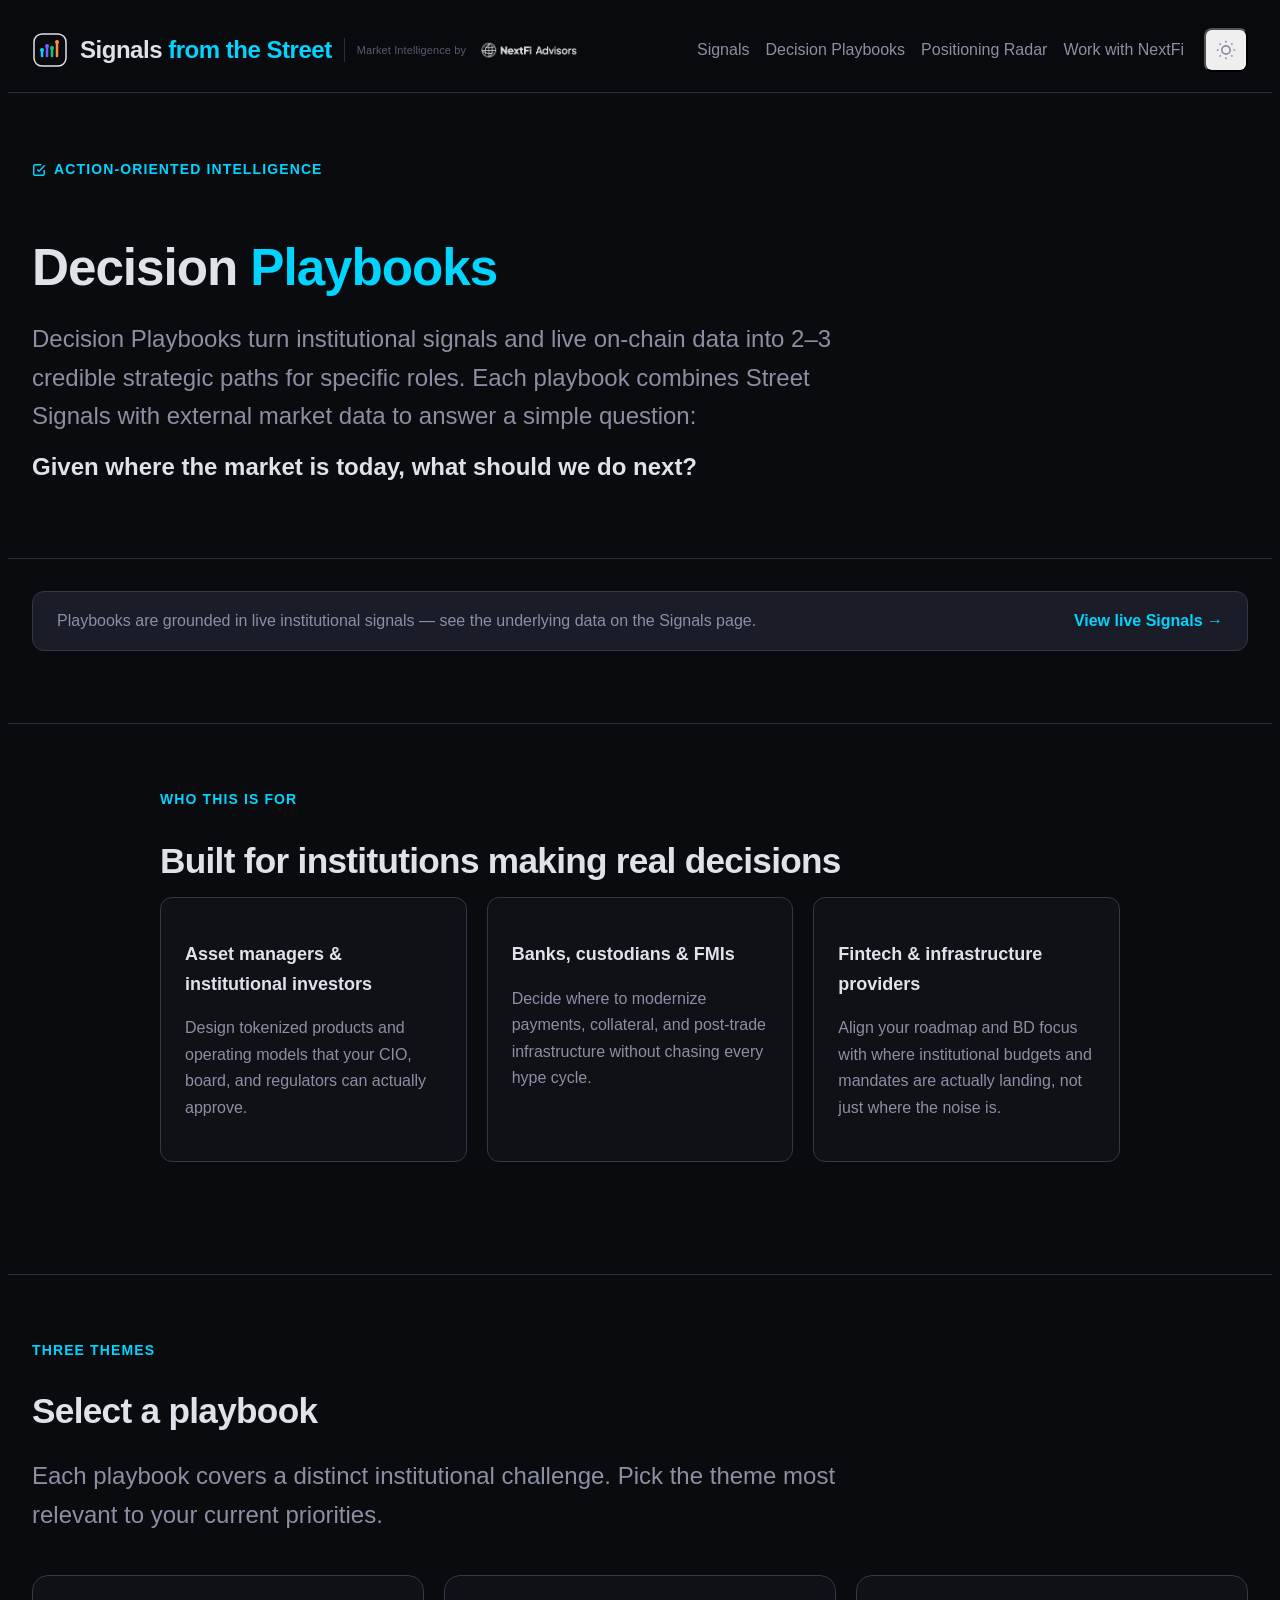
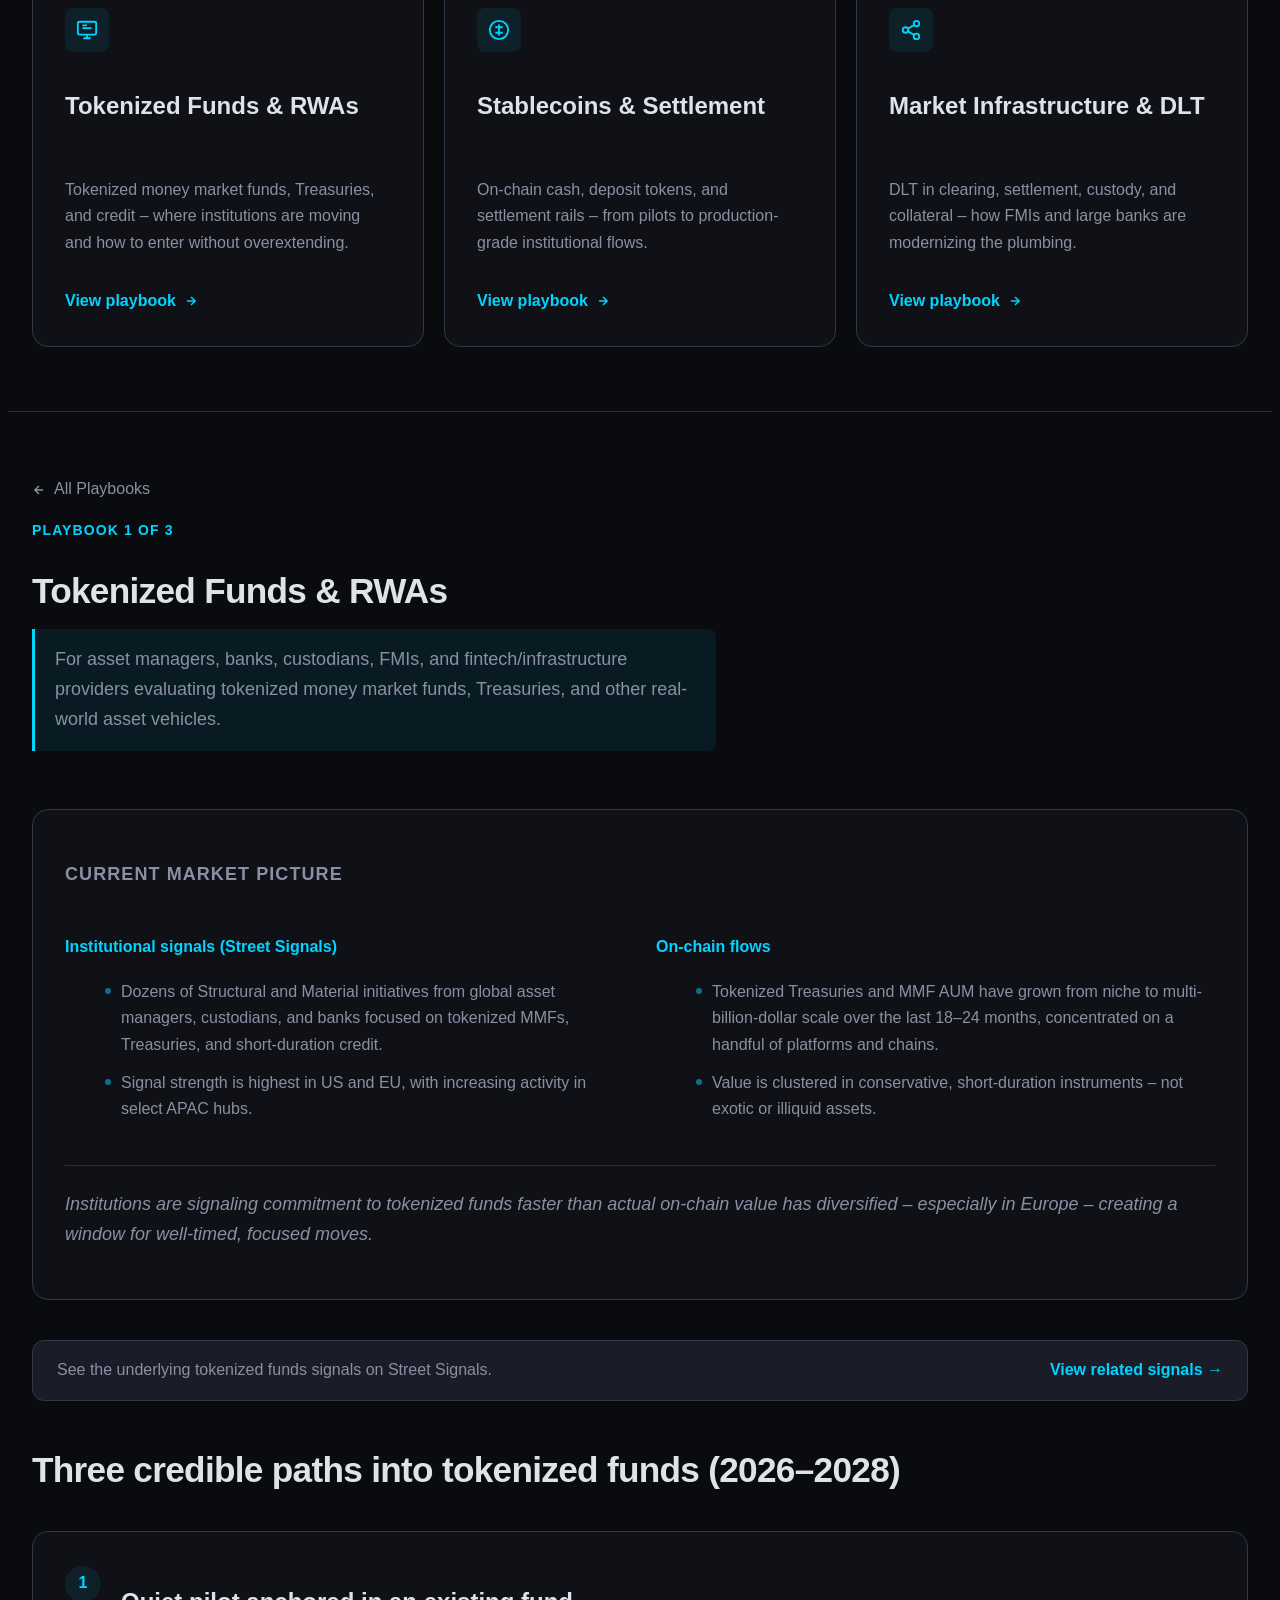
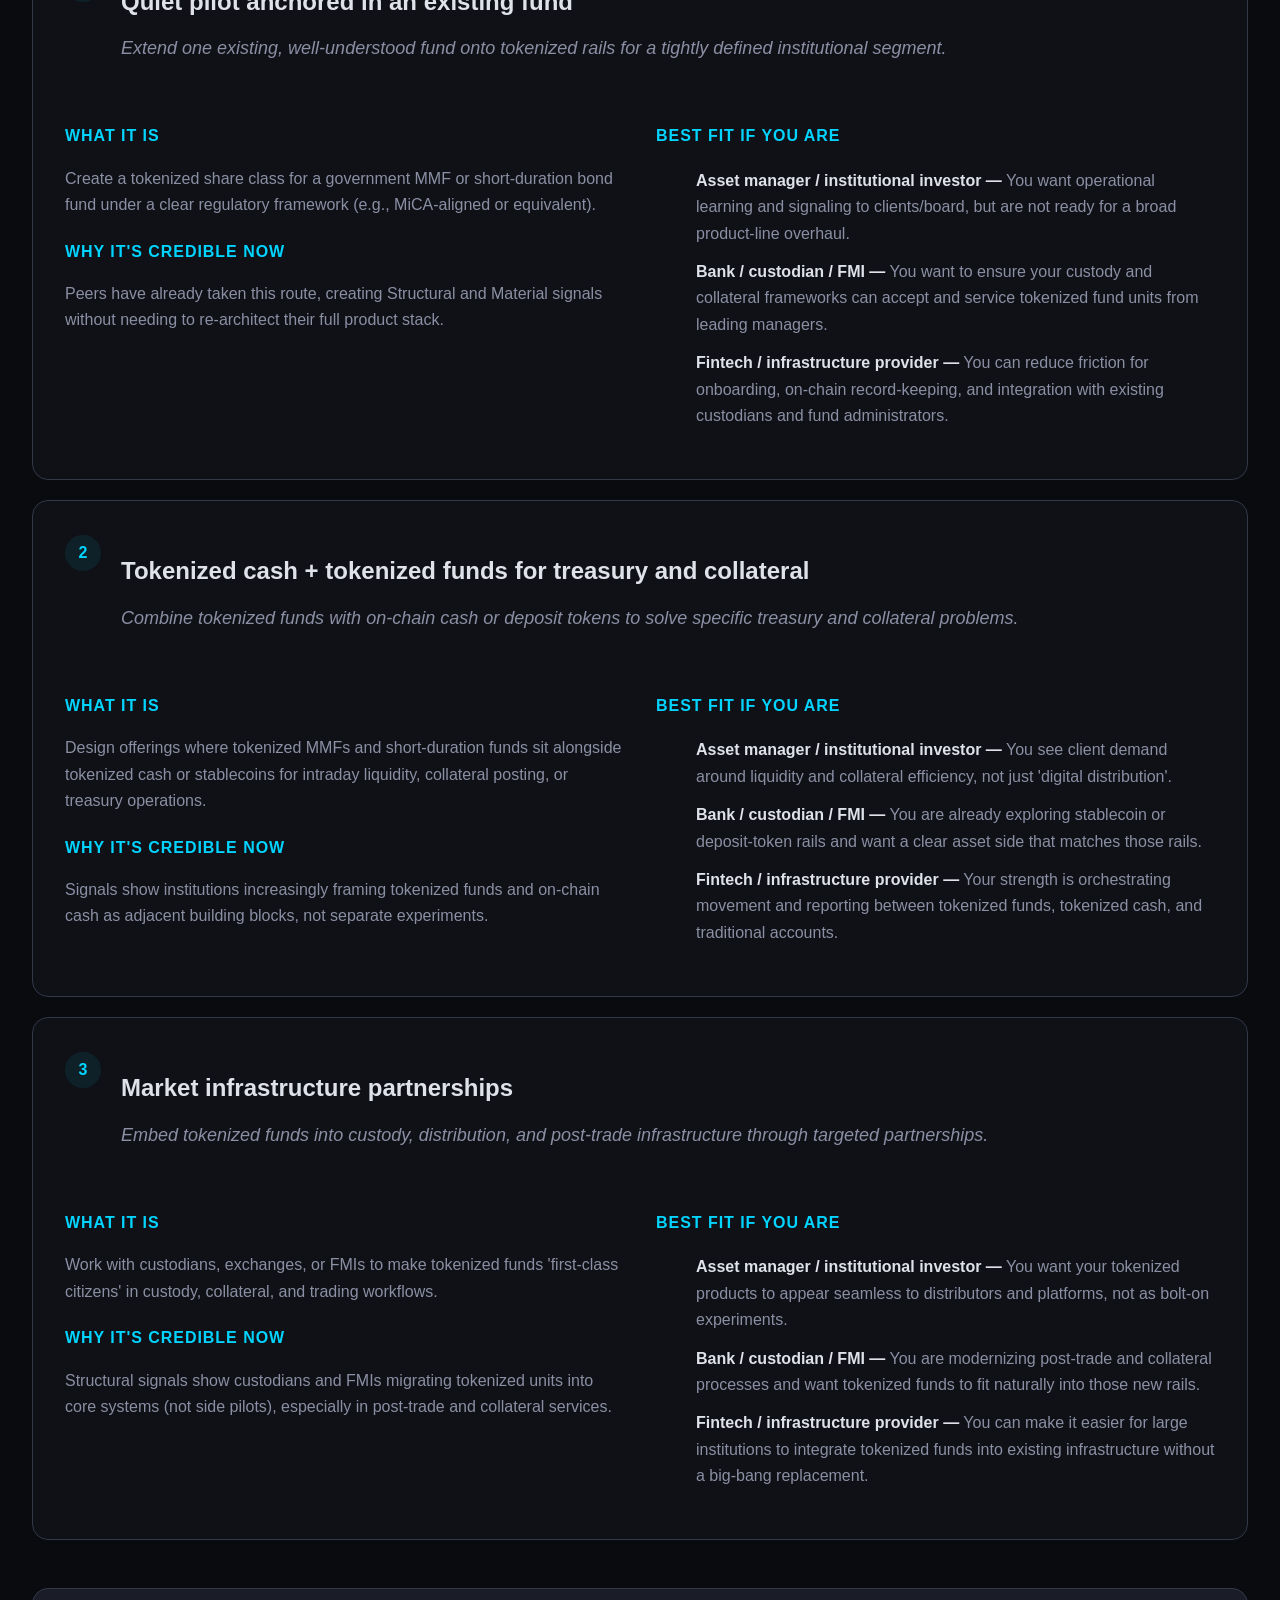
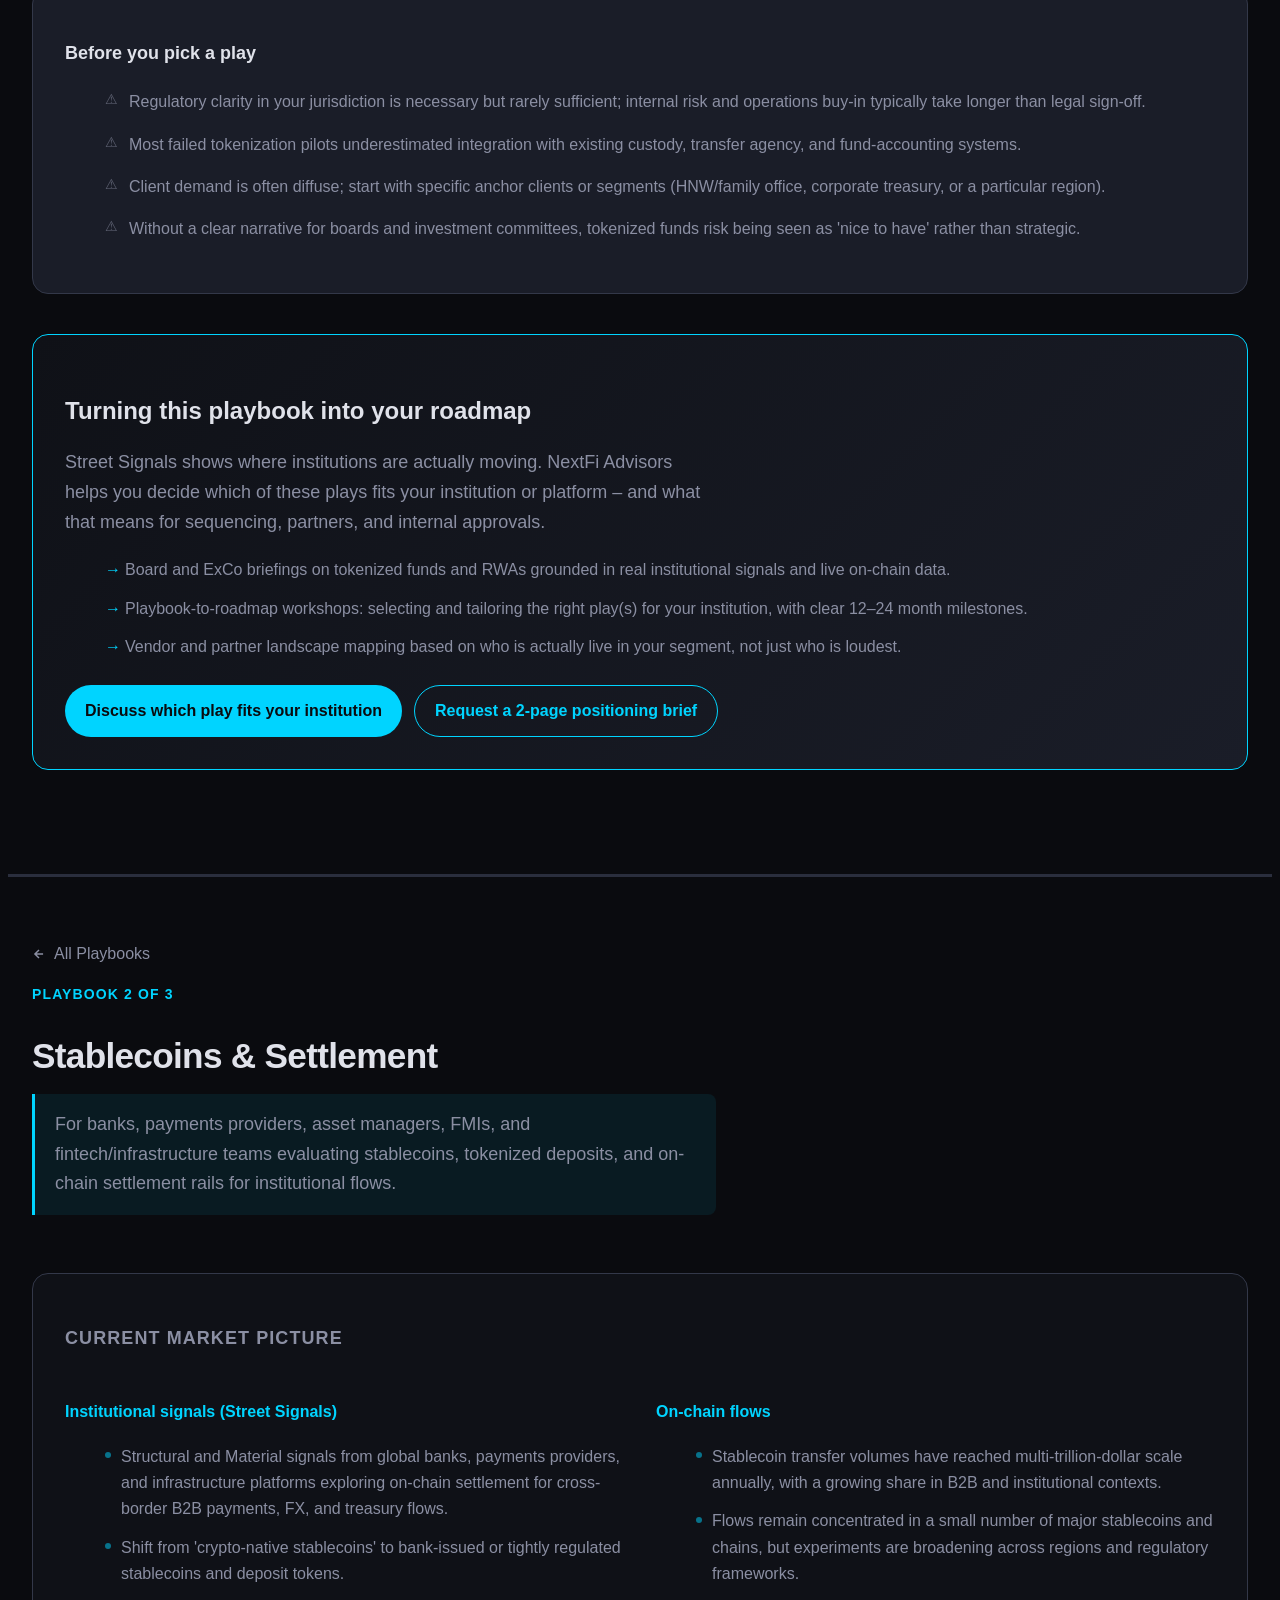
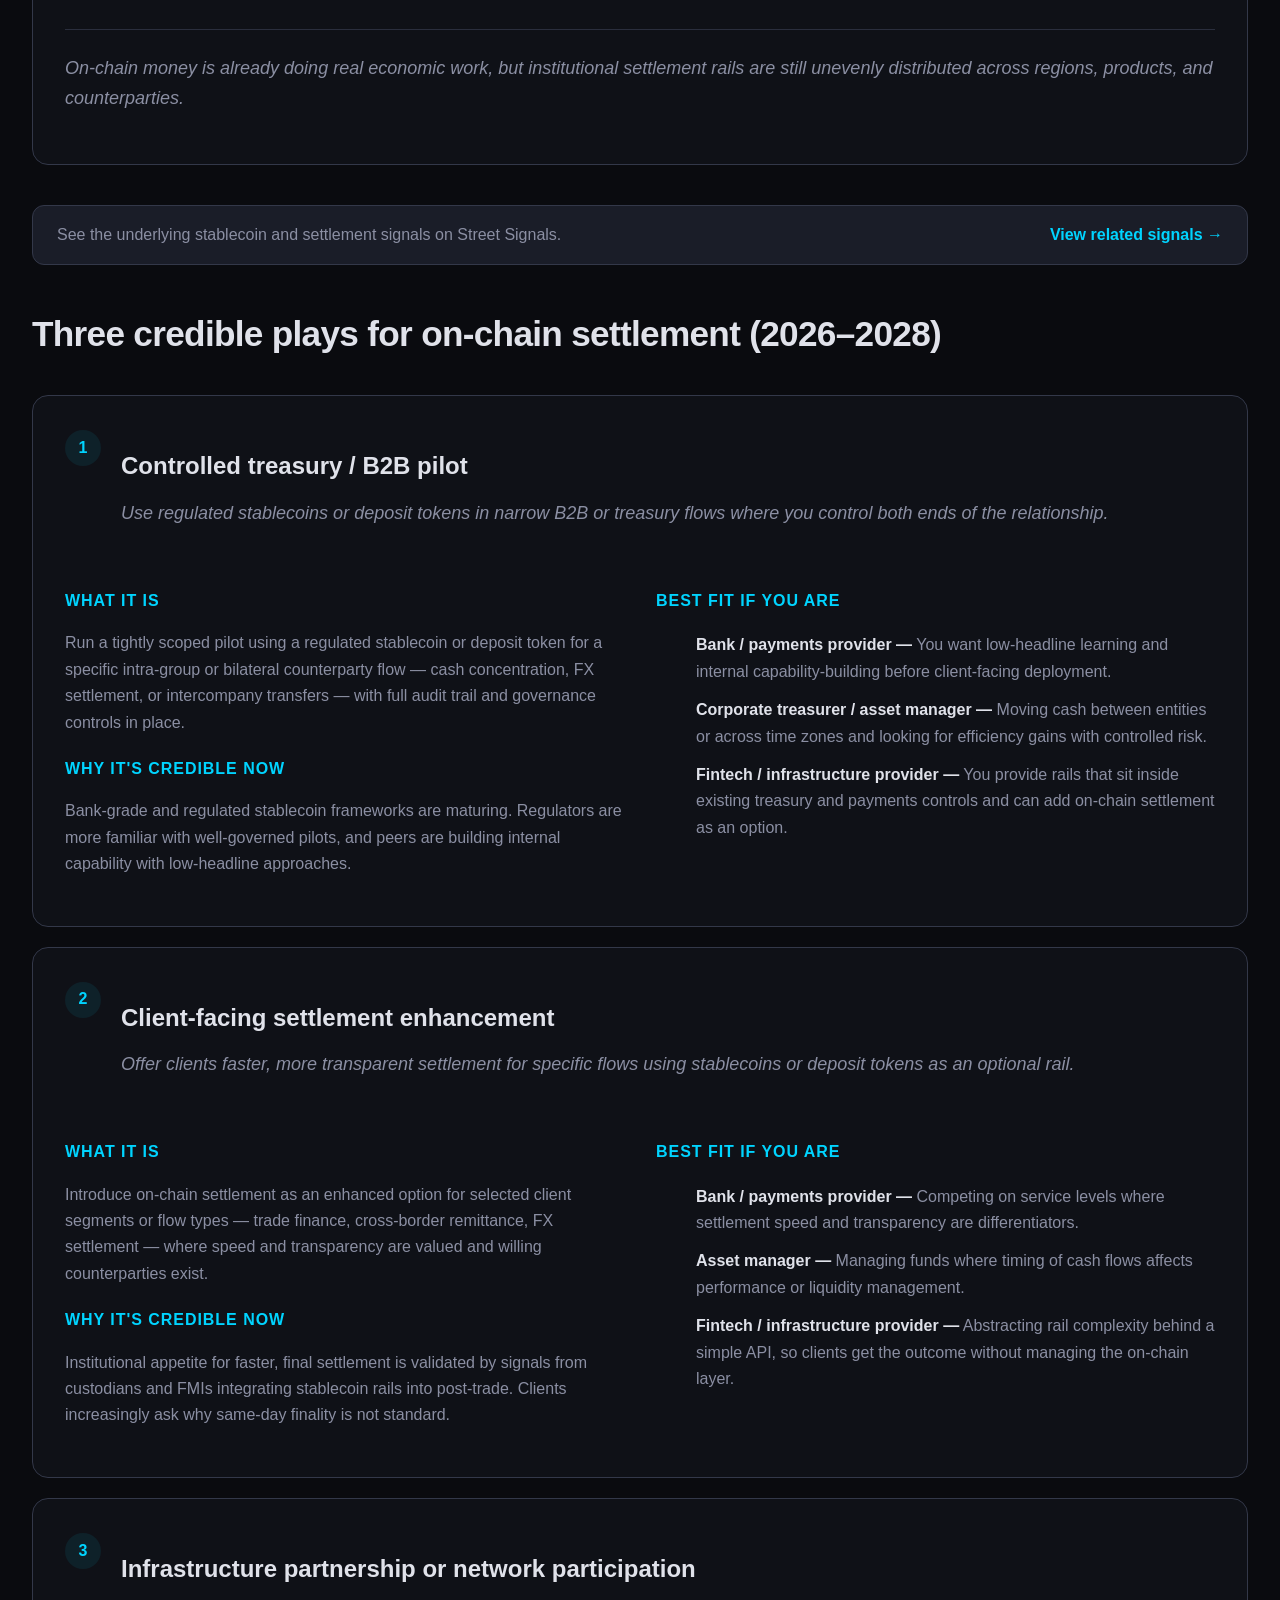
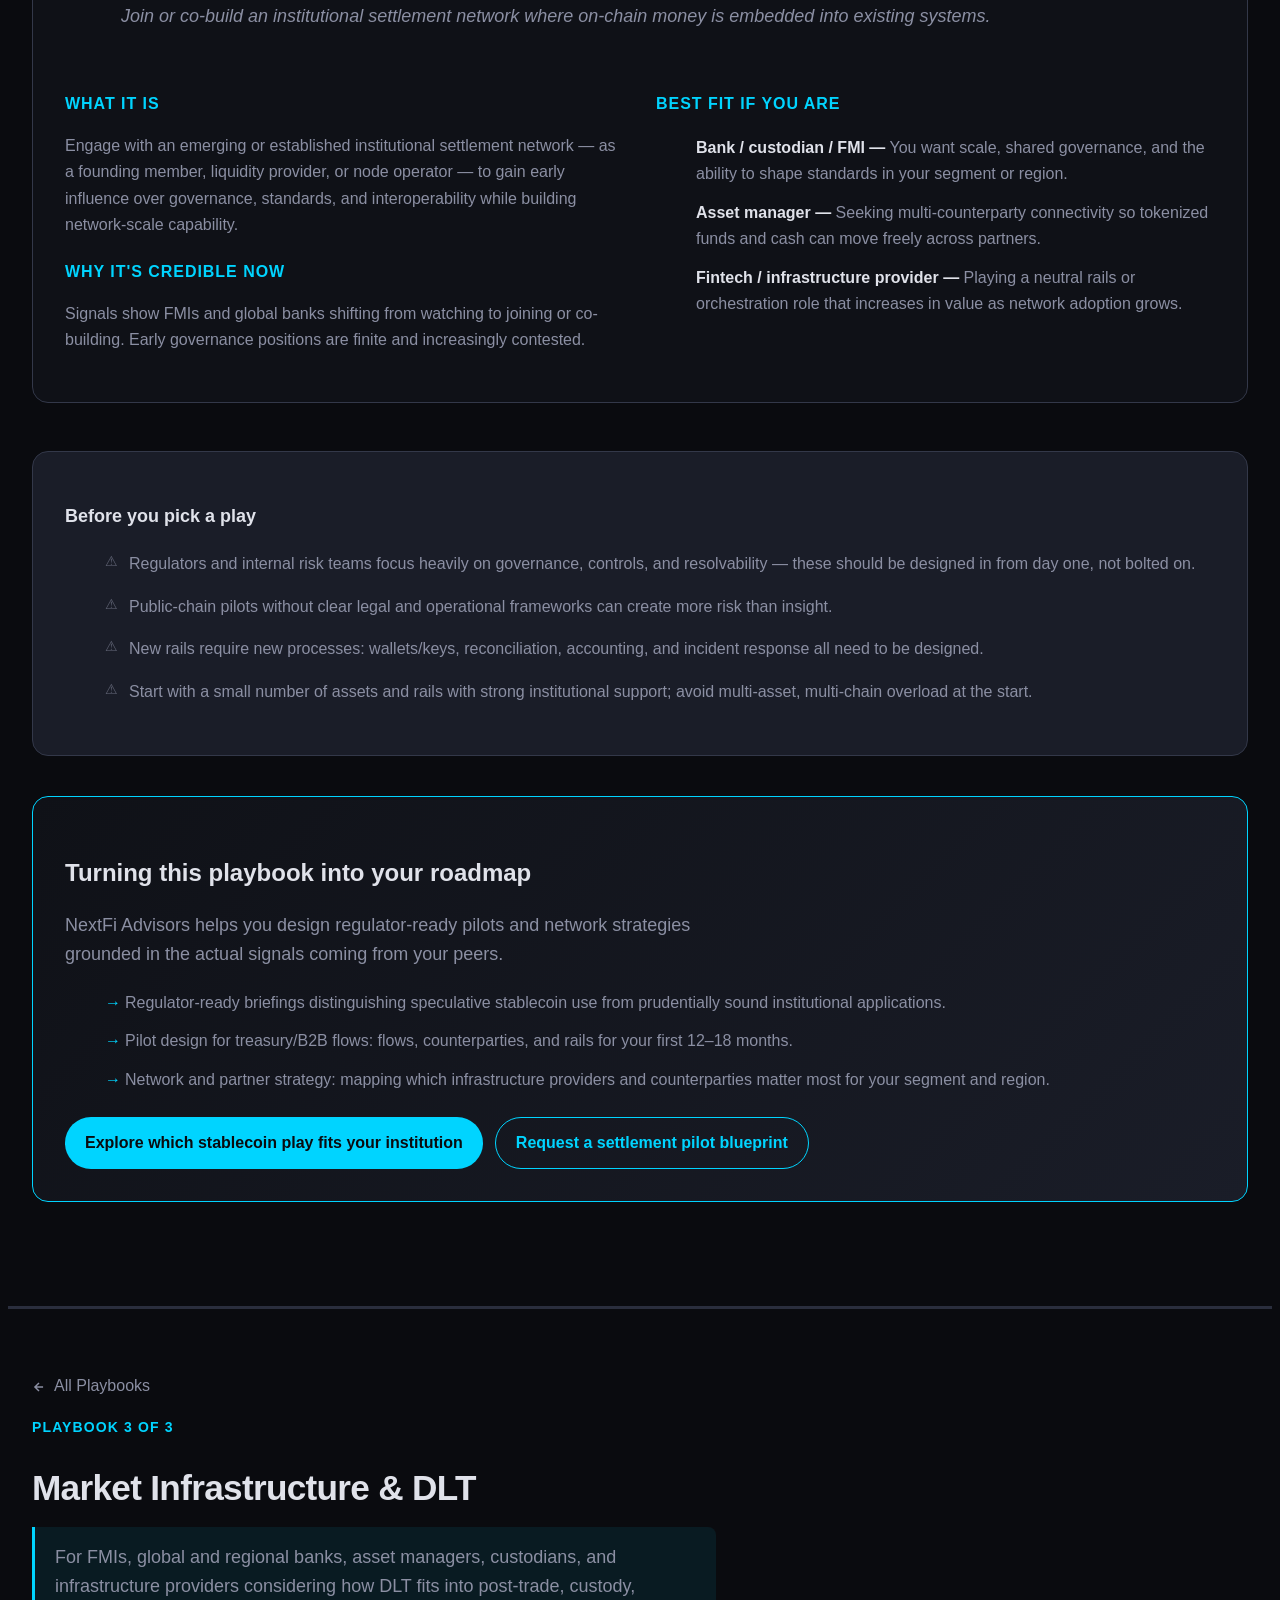
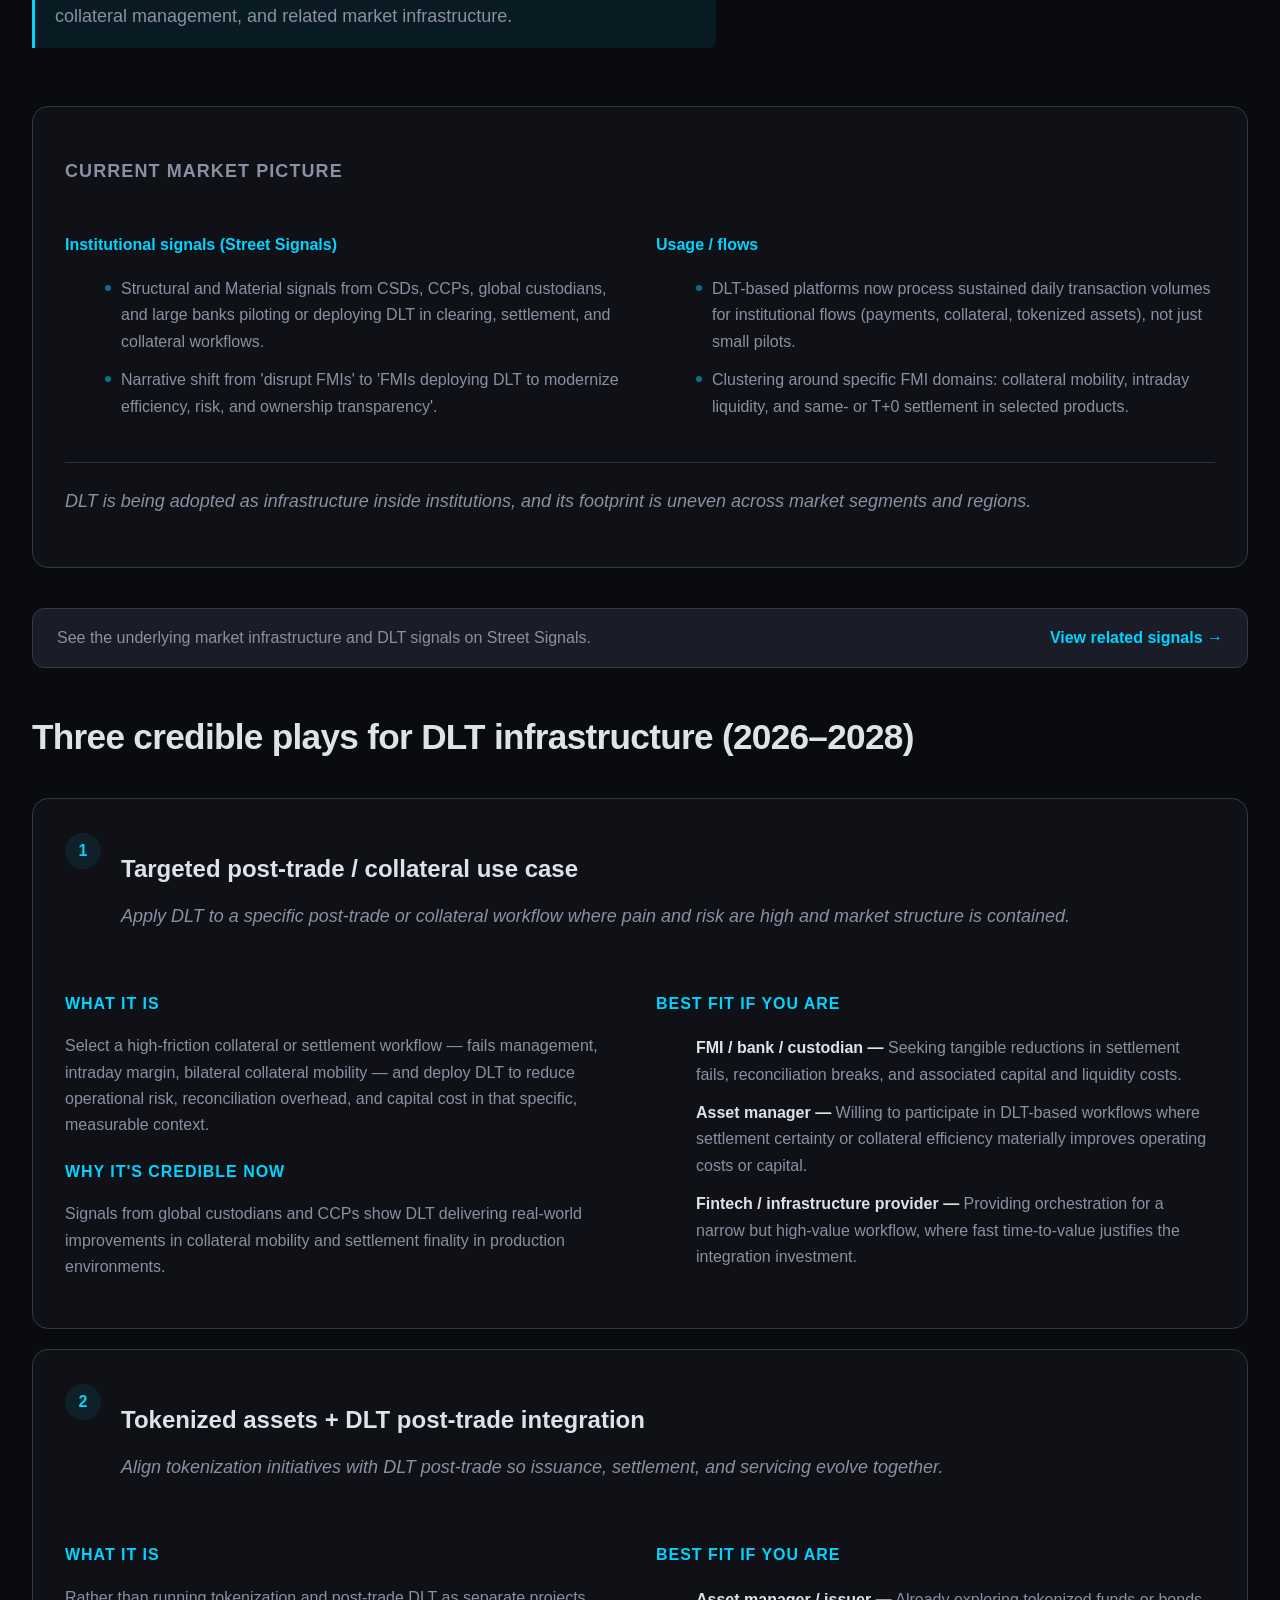
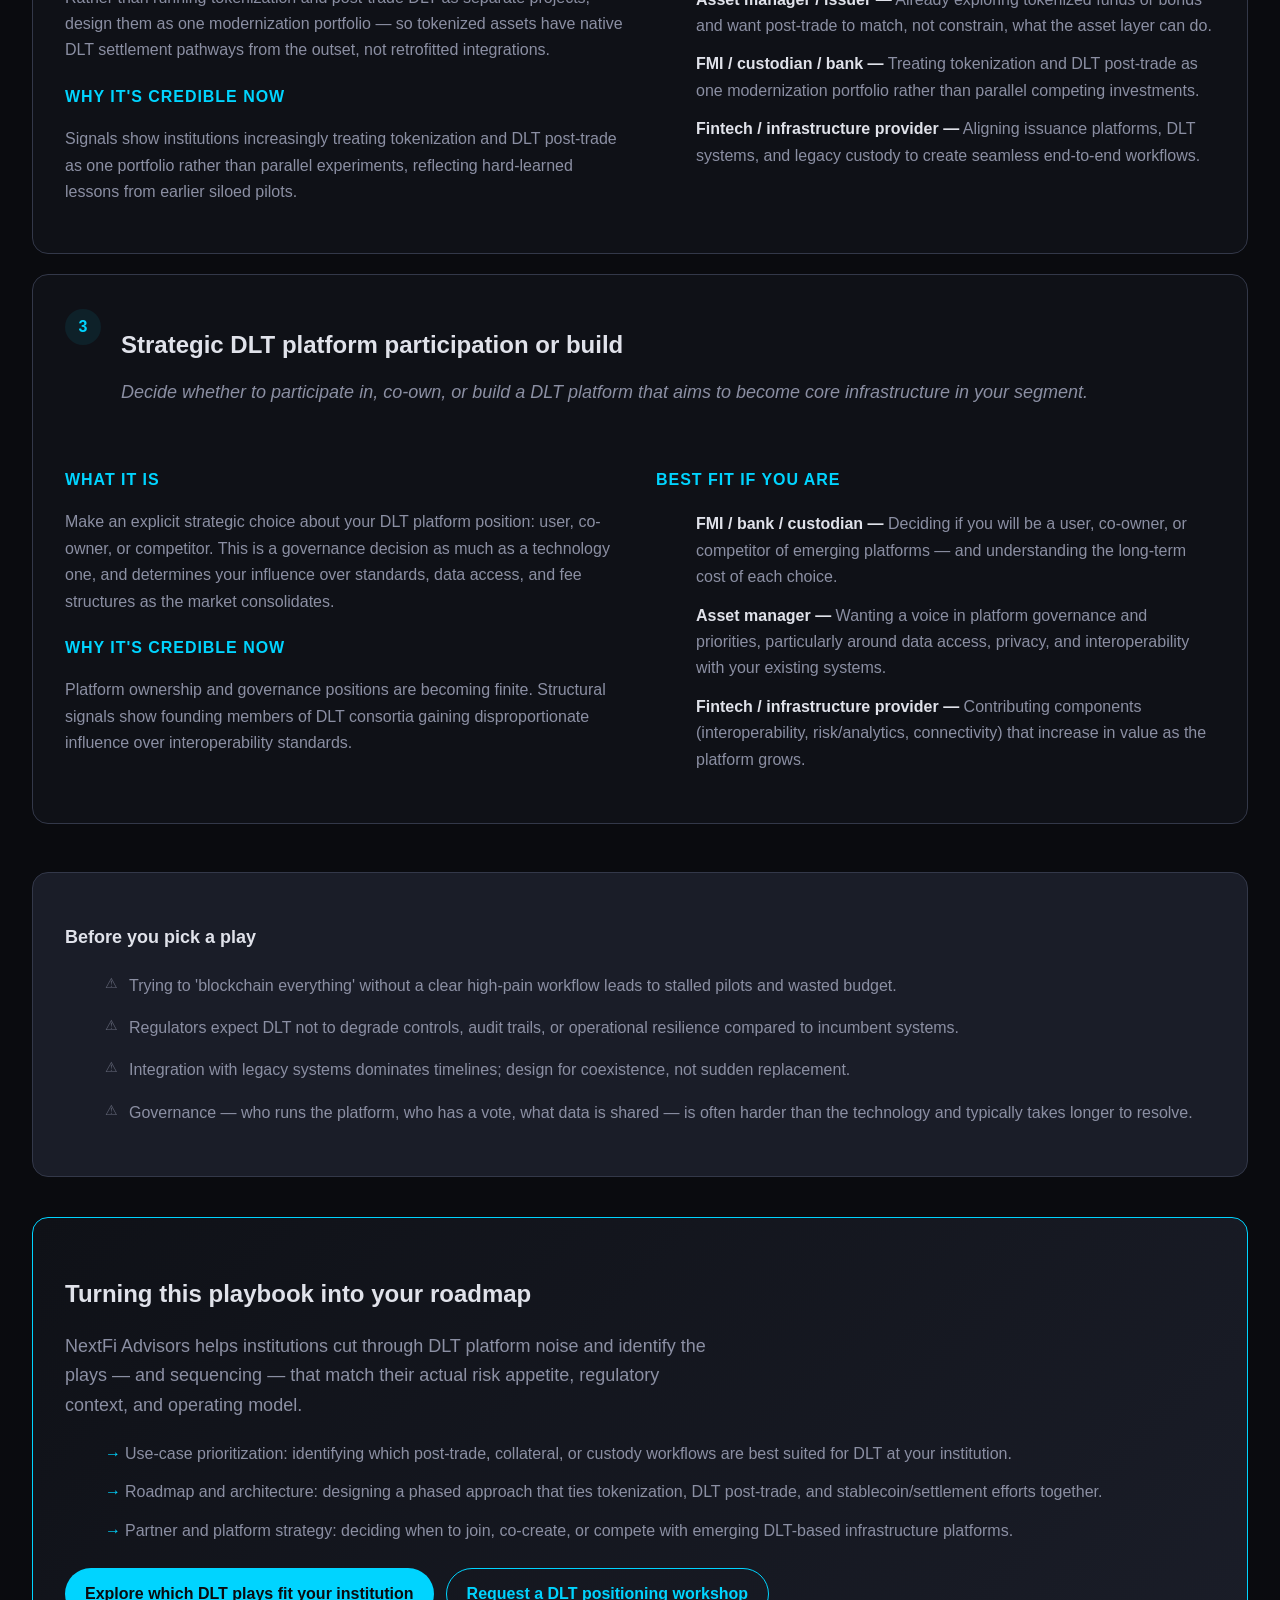
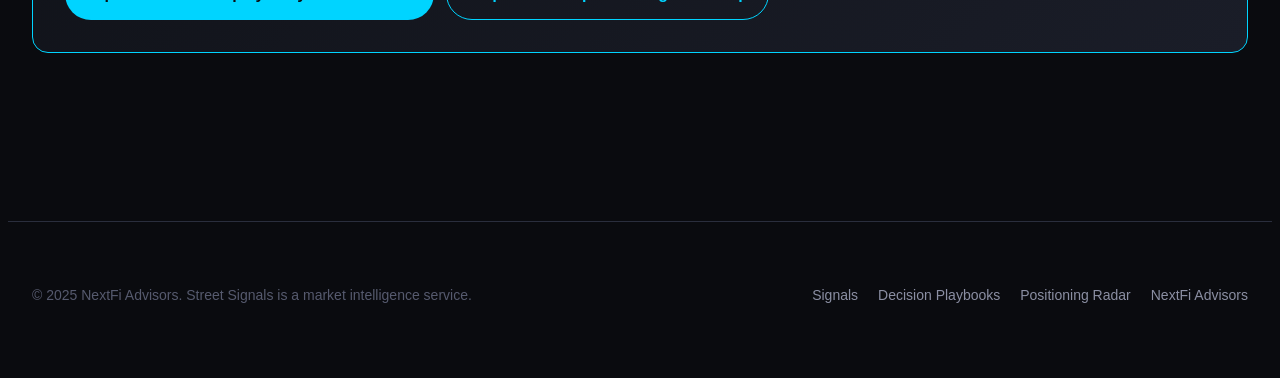
==== decision-playbooks/index.html @ 62b262db "feat: multi-page site structure — Decision Playbooks + Positioning Radar - Add site.css: shared desi" ====
<!DOCTYPE html>
<html lang="en">
<head>
<meta charset="UTF-8">
<meta name="viewport" content="width=device-width, initial-scale=1.0">
<title>Decision Playbooks — Signals from the Street</title>
<meta name="description" content="Turn institutional signals and on-chain data into credible strategic paths. Decision Playbooks for tokenized funds, stablecoins, and market infrastructure.">
<meta http-equiv="Content-Security-Policy" content="default-src 'self'; script-src 'self' 'unsafe-inline' https://www.googletagmanager.com; style-src 'self' 'unsafe-inline' https://api.fontshare.com; font-src 'self' data: https://cdn.fontshare.com; img-src 'self' data: https:; connect-src 'self' https://www.google-analytics.com https://region1.google-analytics.com https://www.googletagmanager.com; object-src 'none'; base-uri 'self'; form-action 'self'; upgrade-insecure-requests">
<meta name="referrer" content="strict-origin-when-cross-origin">
<meta http-equiv="Permissions-Policy" content="camera=(), microphone=(), geolocation=(), browsing-topics=()">

<link href="https://api.fontshare.com/v2/css?f[]=cabinet-grotesk@400,500,700,800&f[]=satoshi@300,400,500,700&display=swap" rel="stylesheet">

<!-- Google Analytics 4 -->
<script async src="https://www.googletagmanager.com/gtag/js?id=G-ZT8E19LD8N"></script>
<script>
  window.dataLayer = window.dataLayer || [];
  function gtag(){dataLayer.push(arguments);}
  gtag('js', new Date());
  gtag('config', 'G-ZT8E19LD8N', {'anonymize_ip': true});
</script>

<link rel="stylesheet" href="../base.css">
<link rel="stylesheet" href="../style.css">
<link rel="stylesheet" href="../site.css">

<style>
  /* Override header/footer component names for sub-pages that use site.css layout */
  body { background: var(--color-bg); }
</style>
</head>
<body>

<!-- ── HEADER ─────────────────────────────────────────────────────────────── -->
<header class="header" id="header">
  <div class="header-inner">
    <div class="header-brand">
      <a href="/" class="logo">
        <svg class="logo-icon" viewBox="0 0 36 36" fill="none" aria-label="Signals from the Street logo">
          <rect x="2" y="2" width="32" height="32" rx="8" stroke="currentColor" stroke-width="1.5" fill="none"/>
          <path d="M10 24V18" stroke="var(--color-banks)" stroke-width="2.5" stroke-linecap="round"/>
          <path d="M15 24V14" stroke="var(--color-asset-mgmt)" stroke-width="2.5" stroke-linecap="round"/>
          <path d="M20 24V16" stroke="var(--color-payments)" stroke-width="2.5" stroke-linecap="round"/>
          <path d="M25 24V10" stroke="var(--color-exchanges)" stroke-width="2.5" stroke-linecap="round"/>
          <circle cx="10" cy="18" r="2" fill="var(--color-banks)"/>
          <circle cx="15" cy="14" r="2" fill="var(--color-asset-mgmt)"/>
          <circle cx="20" cy="16" r="2" fill="var(--color-payments)"/>
          <circle cx="25" cy="10" r="2" fill="var(--color-exchanges)"/>
        </svg>
        <div class="logo-text">Signals <span>from the Street</span></div>
      </a>
      <span class="header-divider"></span>
      <a href="https://nextfiadvisors.com" target="_blank" rel="noopener noreferrer" class="header-nextfi">
        <span class="header-nextfi-label">Market Intelligence by</span>
        <img src="../nextfi-logo.png" alt="NextFi Advisors" class="header-nextfi-logo">
      </a>
    </div>
    <div class="header-right">
      <nav class="header-nav" id="headerNav">
        <a href="/">Signals</a>
        <a href="/decision-playbooks/" class="nav-active">Decision Playbooks</a>
        <a href="/institutional-radar/">Positioning Radar</a>
        <a href="https://nextfiadvisors.com/contact" target="_blank" rel="noopener noreferrer">Work with NextFi</a>
      </nav>
      <button class="theme-toggle" data-theme-toggle aria-label="Switch theme">
        <svg width="20" height="20" viewBox="0 0 24 24" fill="none" stroke="currentColor" stroke-width="2"><circle cx="12" cy="12" r="5"/><path d="M12 1v2M12 21v2M4.22 4.22l1.42 1.42M18.36 18.36l1.42 1.42M1 12h2M21 12h2M4.22 19.78l1.42-1.42M18.36 5.64l1.42-1.42"/></svg>
      </button>
      <button class="mobile-menu-btn" aria-label="Toggle menu" id="mobileMenuBtn">
        <svg width="24" height="24" viewBox="0 0 24 24" fill="none" stroke="currentColor" stroke-width="2"><path d="M3 12h18M3 6h18M3 18h18"/></svg>
      </button>
    </div>
  </div>
</header>

<!-- ── PAGE HERO ──────────────────────────────────────────────────────────── -->
<main>
<section class="page-hero">
  <div class="container">
    <div class="page-hero-eyebrow">
      <svg width="14" height="14" viewBox="0 0 24 24" fill="none" stroke="currentColor" stroke-width="2.5"><path d="M9 11l3 3L22 4"/><path d="M21 12v7a2 2 0 01-2 2H5a2 2 0 01-2-2V5a2 2 0 012-2h11"/></svg>
      Action-Oriented Intelligence
    </div>
    <h1>Decision <span class="accent">Playbooks</span></h1>
    <p>
      Decision Playbooks turn institutional signals and live on-chain data into 2–3 credible strategic paths for specific roles. Each playbook combines Street Signals with external market data to answer a simple question:
      <strong style="color: var(--color-text); display: block; margin-top: 0.75rem;">Given where the market is today, what should we do next?</strong>
    </p>
  </div>
</section>

<!-- ── SIGNALS X-LINK STRIP ─────────────────────────────────────────────── -->
<section style="padding-block: var(--space-8); border-bottom: 1px solid var(--color-divider);">
  <div class="container">
    <div class="signals-link-strip">
      <span>Playbooks are grounded in live institutional signals — see the underlying data on the Signals page.</span>
      <a href="/">View live Signals →</a>
    </div>
  </div>
</section>

<!-- ── WHO THIS IS FOR ───────────────────────────────────────────────────── -->
<section class="site-section">
  <div class="container site-container--narrow" style="padding-inline: 0;">
    <div class="section-eyebrow">Who This Is For</div>
    <h2 class="section-heading">Built for institutions making real decisions</h2>
    <div class="audience-grid">
      <div class="audience-card">
        <h3>Asset managers &amp; institutional investors</h3>
        <p>Design tokenized products and operating models that your CIO, board, and regulators can actually approve.</p>
      </div>
      <div class="audience-card">
        <h3>Banks, custodians &amp; FMIs</h3>
        <p>Decide where to modernize payments, collateral, and post-trade infrastructure without chasing every hype cycle.</p>
      </div>
      <div class="audience-card">
        <h3>Fintech &amp; infrastructure providers</h3>
        <p>Align your roadmap and BD focus with where institutional budgets and mandates are actually landing, not just where the noise is.</p>
      </div>
    </div>
  </div>
</section>

<!-- ── THEME TILES ───────────────────────────────────────────────────────── -->
<section class="site-section" id="playbooks">
  <div class="container">
    <div class="section-eyebrow">Three Themes</div>
    <h2 class="section-heading">Select a playbook</h2>
    <p class="section-intro">Each playbook covers a distinct institutional challenge. Pick the theme most relevant to your current priorities.</p>
    <div class="theme-grid">

      <!-- Tokenized Funds -->
      <a href="#tokenized-funds" class="theme-tile">
        <div class="theme-tile-icon">
          <svg width="22" height="22" viewBox="0 0 24 24" fill="none" stroke="currentColor" stroke-width="2"><rect x="2" y="3" width="20" height="14" rx="2"/><path d="M8 21h8M12 17v4"/><path d="M7 10h10M7 7h5"/></svg>
        </div>
        <h3>Tokenized Funds &amp; RWAs</h3>
        <p>Tokenized money market funds, Treasuries, and credit – where institutions are moving and how to enter without overextending.</p>
        <div class="theme-tile-cta">View playbook <svg width="14" height="14" viewBox="0 0 24 24" fill="none" stroke="currentColor" stroke-width="2.5"><path d="M5 12h14M12 5l7 7-7 7"/></svg></div>
      </a>

      <!-- Stablecoins -->
      <a href="#stablecoins" class="theme-tile">
        <div class="theme-tile-icon">
          <svg width="22" height="22" viewBox="0 0 24 24" fill="none" stroke="currentColor" stroke-width="2"><circle cx="12" cy="12" r="10"/><path d="M12 6v12M8 9h8M8 15h8"/></svg>
        </div>
        <h3>Stablecoins &amp; Settlement</h3>
        <p>On-chain cash, deposit tokens, and settlement rails – from pilots to production-grade institutional flows.</p>
        <div class="theme-tile-cta">View playbook <svg width="14" height="14" viewBox="0 0 24 24" fill="none" stroke="currentColor" stroke-width="2.5"><path d="M5 12h14M12 5l7 7-7 7"/></svg></div>
      </a>

      <!-- DLT Infrastructure -->
      <a href="#dlt-infrastructure" class="theme-tile">
        <div class="theme-tile-icon">
          <svg width="22" height="22" viewBox="0 0 24 24" fill="none" stroke="currentColor" stroke-width="2"><circle cx="18" cy="5" r="3"/><circle cx="6" cy="12" r="3"/><circle cx="18" cy="19" r="3"/><path d="M8.59 13.51l6.83 3.98M15.41 6.51L8.59 10.49"/></svg>
        </div>
        <h3>Market Infrastructure &amp; DLT</h3>
        <p>DLT in clearing, settlement, custody, and collateral – how FMIs and large banks are modernizing the plumbing.</p>
        <div class="theme-tile-cta">View playbook <svg width="14" height="14" viewBox="0 0 24 24" fill="none" stroke="currentColor" stroke-width="2.5"><path d="M5 12h14M12 5l7 7-7 7"/></svg></div>
      </a>

    </div>
  </div>
</section>

<!-- ════════════════════════════════════════════════════════════════════════ -->
<!-- PLAYBOOK 1 — TOKENIZED FUNDS & RWAs                                    -->
<!-- ════════════════════════════════════════════════════════════════════════ -->
<section class="site-section" id="tokenized-funds">
  <div class="container">

    <div class="playbook-header" style="border-bottom: none; padding-block: 0 var(--space-10);">
      <div class="playbook-header-meta">
        <a href="#playbooks" class="playbook-back">
          <svg width="14" height="14" viewBox="0 0 24 24" fill="none" stroke="currentColor" stroke-width="2.5"><path d="M19 12H5M12 19l-7-7 7-7"/></svg>
          All Playbooks
        </a>
      </div>
      <div class="section-eyebrow">Playbook 1 of 3</div>
      <h2 class="section-heading">Tokenized Funds &amp; RWAs</h2>
      <p class="playbook-who">For asset managers, banks, custodians, FMIs, and fintech/infrastructure providers evaluating tokenized money market funds, Treasuries, and other real-world asset vehicles.</p>
    </div>

    <!-- Snapshot -->
    <div class="snapshot-block">
      <h3>Current market picture</h3>
      <div class="snapshot-cols">
        <div class="snapshot-col">
          <h4>Institutional signals (Street Signals)</h4>
          <ul>
            <li>Dozens of Structural and Material initiatives from global asset managers, custodians, and banks focused on tokenized MMFs, Treasuries, and short-duration credit.</li>
            <li>Signal strength is highest in US and EU, with increasing activity in select APAC hubs.</li>
          </ul>
        </div>
        <div class="snapshot-col">
          <h4>On-chain flows</h4>
          <ul>
            <li>Tokenized Treasuries and MMF AUM have grown from niche to multi-billion-dollar scale over the last 18–24 months, concentrated on a handful of platforms and chains.</li>
            <li>Value is clustered in conservative, short-duration instruments – not exotic or illiquid assets.</li>
          </ul>
        </div>
      </div>
      <p class="snapshot-summary">Institutions are signaling commitment to tokenized funds faster than actual on-chain value has diversified – especially in Europe – creating a window for well-timed, focused moves.</p>
    </div>

    <!-- Signals cross-link -->
    <div class="signals-link-strip">
      <span>See the underlying tokenized funds signals on Street Signals.</span>
      <a href="/?filter=tokenized">View related signals →</a>
    </div>

    <!-- Plays -->
    <div class="plays-section">
      <h2 class="plays-heading">Three credible paths into tokenized funds (2026–2028)</h2>

      <!-- Play 1 -->
      <div class="play-card">
        <div class="play-card-header">
          <div class="play-number">1</div>
          <div class="play-card-header-text">
            <h3>Quiet pilot anchored in an existing fund</h3>
            <p class="play-oneliner">Extend one existing, well-understood fund onto tokenized rails for a tightly defined institutional segment.</p>
          </div>
        </div>
        <div class="play-body">
          <div class="play-body-col">
            <h4>What it is</h4>
            <p>Create a tokenized share class for a government MMF or short-duration bond fund under a clear regulatory framework (e.g., MiCA-aligned or equivalent).</p>
            <h4 style="margin-top: var(--space-5);">Why it's credible now</h4>
            <p>Peers have already taken this route, creating Structural and Material signals without needing to re-architect their full product stack.</p>
          </div>
          <div class="play-body-col">
            <h4>Best fit if you are</h4>
            <ul class="best-fit-list">
              <li><span class="best-fit-role">Asset manager / institutional investor —</span> You want operational learning and signaling to clients/board, but are not ready for a broad product-line overhaul.</li>
              <li><span class="best-fit-role">Bank / custodian / FMI —</span> You want to ensure your custody and collateral frameworks can accept and service tokenized fund units from leading managers.</li>
              <li><span class="best-fit-role">Fintech / infrastructure provider —</span> You can reduce friction for onboarding, on-chain record-keeping, and integration with existing custodians and fund administrators.</li>
            </ul>
          </div>
        </div>
      </div>

      <!-- Play 2 -->
      <div class="play-card">
        <div class="play-card-header">
          <div class="play-number">2</div>
          <div class="play-card-header-text">
            <h3>Tokenized cash + tokenized funds for treasury and collateral</h3>
            <p class="play-oneliner">Combine tokenized funds with on-chain cash or deposit tokens to solve specific treasury and collateral problems.</p>
          </div>
        </div>
        <div class="play-body">
          <div class="play-body-col">
            <h4>What it is</h4>
            <p>Design offerings where tokenized MMFs and short-duration funds sit alongside tokenized cash or stablecoins for intraday liquidity, collateral posting, or treasury operations.</p>
            <h4 style="margin-top: var(--space-5);">Why it's credible now</h4>
            <p>Signals show institutions increasingly framing tokenized funds and on-chain cash as adjacent building blocks, not separate experiments.</p>
          </div>
          <div class="play-body-col">
            <h4>Best fit if you are</h4>
            <ul class="best-fit-list">
              <li><span class="best-fit-role">Asset manager / institutional investor —</span> You see client demand around liquidity and collateral efficiency, not just 'digital distribution'.</li>
              <li><span class="best-fit-role">Bank / custodian / FMI —</span> You are already exploring stablecoin or deposit-token rails and want a clear asset side that matches those rails.</li>
              <li><span class="best-fit-role">Fintech / infrastructure provider —</span> Your strength is orchestrating movement and reporting between tokenized funds, tokenized cash, and traditional accounts.</li>
            </ul>
          </div>
        </div>
      </div>

      <!-- Play 3 -->
      <div class="play-card">
        <div class="play-card-header">
          <div class="play-number">3</div>
          <div class="play-card-header-text">
            <h3>Market infrastructure partnerships</h3>
            <p class="play-oneliner">Embed tokenized funds into custody, distribution, and post-trade infrastructure through targeted partnerships.</p>
          </div>
        </div>
        <div class="play-body">
          <div class="play-body-col">
            <h4>What it is</h4>
            <p>Work with custodians, exchanges, or FMIs to make tokenized funds 'first-class citizens' in custody, collateral, and trading workflows.</p>
            <h4 style="margin-top: var(--space-5);">Why it's credible now</h4>
            <p>Structural signals show custodians and FMIs migrating tokenized units into core systems (not side pilots), especially in post-trade and collateral services.</p>
          </div>
          <div class="play-body-col">
            <h4>Best fit if you are</h4>
            <ul class="best-fit-list">
              <li><span class="best-fit-role">Asset manager / institutional investor —</span> You want your tokenized products to appear seamless to distributors and platforms, not as bolt-on experiments.</li>
              <li><span class="best-fit-role">Bank / custodian / FMI —</span> You are modernizing post-trade and collateral processes and want tokenized funds to fit naturally into those new rails.</li>
              <li><span class="best-fit-role">Fintech / infrastructure provider —</span> You can make it easier for large institutions to integrate tokenized funds into existing infrastructure without a big-bang replacement.</li>
            </ul>
          </div>
        </div>
      </div>
    </div>

    <!-- Pitfalls -->
    <div class="pitfalls-block">
      <h3>Before you pick a play</h3>
      <ul class="pitfalls-list">
        <li>Regulatory clarity in your jurisdiction is necessary but rarely sufficient; internal risk and operations buy-in typically take longer than legal sign-off.</li>
        <li>Most failed tokenization pilots underestimated integration with existing custody, transfer agency, and fund-accounting systems.</li>
        <li>Client demand is often diffuse; start with specific anchor clients or segments (HNW/family office, corporate treasury, or a particular region).</li>
        <li>Without a clear narrative for boards and investment committees, tokenized funds risk being seen as 'nice to have' rather than strategic.</li>
      </ul>
    </div>

    <!-- NextFi CTA -->
    <div class="nextfi-help">
      <h3>Turning this playbook into your roadmap</h3>
      <p>Street Signals shows where institutions are actually moving. NextFi Advisors helps you decide which of these plays fits your institution or platform – and what that means for sequencing, partners, and internal approvals.</p>
      <ul>
        <li>Board and ExCo briefings on tokenized funds and RWAs grounded in real institutional signals and live on-chain data.</li>
        <li>Playbook-to-roadmap workshops: selecting and tailoring the right play(s) for your institution, with clear 12–24 month milestones.</li>
        <li>Vendor and partner landscape mapping based on who is actually live in your segment, not just who is loudest.</li>
      </ul>
      <div class="cta-row">
        <a href="https://nextfiadvisors.com/contact" target="_blank" rel="noopener noreferrer" class="cta-btn cta-btn--primary">Discuss which play fits your institution</a>
        <a href="https://nextfiadvisors.com/contact" target="_blank" rel="noopener noreferrer" class="cta-btn cta-btn--outline">Request a 2-page positioning brief</a>
      </div>
    </div>

  </div>
</section>

<!-- ════════════════════════════════════════════════════════════════════════ -->
<!-- PLAYBOOK 2 — STABLECOINS & SETTLEMENT                                  -->
<!-- ════════════════════════════════════════════════════════════════════════ -->
<section class="site-section" id="stablecoins" style="border-top: 2px solid var(--color-divider);">
  <div class="container">

    <div class="playbook-header" style="border-bottom: none; padding-block: 0 var(--space-10);">
      <div class="playbook-header-meta">
        <a href="#playbooks" class="playbook-back">
          <svg width="14" height="14" viewBox="0 0 24 24" fill="none" stroke="currentColor" stroke-width="2.5"><path d="M19 12H5M12 19l-7-7 7-7"/></svg>
          All Playbooks
        </a>
      </div>
      <div class="section-eyebrow">Playbook 2 of 3</div>
      <h2 class="section-heading">Stablecoins &amp; Settlement</h2>
      <p class="playbook-who">For banks, payments providers, asset managers, FMIs, and fintech/infrastructure teams evaluating stablecoins, tokenized deposits, and on-chain settlement rails for institutional flows.</p>
    </div>

    <!-- Snapshot -->
    <div class="snapshot-block">
      <h3>Current market picture</h3>
      <div class="snapshot-cols">
        <div class="snapshot-col">
          <h4>Institutional signals (Street Signals)</h4>
          <ul>
            <li>Structural and Material signals from global banks, payments providers, and infrastructure platforms exploring on-chain settlement for cross-border B2B payments, FX, and treasury flows.</li>
            <li>Shift from 'crypto-native stablecoins' to bank-issued or tightly regulated stablecoins and deposit tokens.</li>
          </ul>
        </div>
        <div class="snapshot-col">
          <h4>On-chain flows</h4>
          <ul>
            <li>Stablecoin transfer volumes have reached multi-trillion-dollar scale annually, with a growing share in B2B and institutional contexts.</li>
            <li>Flows remain concentrated in a small number of major stablecoins and chains, but experiments are broadening across regions and regulatory frameworks.</li>
          </ul>
        </div>
      </div>
      <p class="snapshot-summary">On-chain money is already doing real economic work, but institutional settlement rails are still unevenly distributed across regions, products, and counterparties.</p>
    </div>

    <!-- Signals cross-link -->
    <div class="signals-link-strip">
      <span>See the underlying stablecoin and settlement signals on Street Signals.</span>
      <a href="/?filter=stablecoins">View related signals →</a>
    </div>

    <!-- Plays -->
    <div class="plays-section">
      <h2 class="plays-heading">Three credible plays for on-chain settlement (2026–2028)</h2>

      <!-- Play 1 -->
      <div class="play-card">
        <div class="play-card-header">
          <div class="play-number">1</div>
          <div class="play-card-header-text">
            <h3>Controlled treasury / B2B pilot</h3>
            <p class="play-oneliner">Use regulated stablecoins or deposit tokens in narrow B2B or treasury flows where you control both ends of the relationship.</p>
          </div>
        </div>
        <div class="play-body">
          <div class="play-body-col">
            <h4>What it is</h4>
            <p>Run a tightly scoped pilot using a regulated stablecoin or deposit token for a specific intra-group or bilateral counterparty flow — cash concentration, FX settlement, or intercompany transfers — with full audit trail and governance controls in place.</p>
            <h4 style="margin-top: var(--space-5);">Why it's credible now</h4>
            <p>Bank-grade and regulated stablecoin frameworks are maturing. Regulators are more familiar with well-governed pilots, and peers are building internal capability with low-headline approaches.</p>
          </div>
          <div class="play-body-col">
            <h4>Best fit if you are</h4>
            <ul class="best-fit-list">
              <li><span class="best-fit-role">Bank / payments provider —</span> You want low-headline learning and internal capability-building before client-facing deployment.</li>
              <li><span class="best-fit-role">Corporate treasurer / asset manager —</span> Moving cash between entities or across time zones and looking for efficiency gains with controlled risk.</li>
              <li><span class="best-fit-role">Fintech / infrastructure provider —</span> You provide rails that sit inside existing treasury and payments controls and can add on-chain settlement as an option.</li>
            </ul>
          </div>
        </div>
      </div>

      <!-- Play 2 -->
      <div class="play-card">
        <div class="play-card-header">
          <div class="play-number">2</div>
          <div class="play-card-header-text">
            <h3>Client-facing settlement enhancement</h3>
            <p class="play-oneliner">Offer clients faster, more transparent settlement for specific flows using stablecoins or deposit tokens as an optional rail.</p>
          </div>
        </div>
        <div class="play-body">
          <div class="play-body-col">
            <h4>What it is</h4>
            <p>Introduce on-chain settlement as an enhanced option for selected client segments or flow types — trade finance, cross-border remittance, FX settlement — where speed and transparency are valued and willing counterparties exist.</p>
            <h4 style="margin-top: var(--space-5);">Why it's credible now</h4>
            <p>Institutional appetite for faster, final settlement is validated by signals from custodians and FMIs integrating stablecoin rails into post-trade. Clients increasingly ask why same-day finality is not standard.</p>
          </div>
          <div class="play-body-col">
            <h4>Best fit if you are</h4>
            <ul class="best-fit-list">
              <li><span class="best-fit-role">Bank / payments provider —</span> Competing on service levels where settlement speed and transparency are differentiators.</li>
              <li><span class="best-fit-role">Asset manager —</span> Managing funds where timing of cash flows affects performance or liquidity management.</li>
              <li><span class="best-fit-role">Fintech / infrastructure provider —</span> Abstracting rail complexity behind a simple API, so clients get the outcome without managing the on-chain layer.</li>
            </ul>
          </div>
        </div>
      </div>

      <!-- Play 3 -->
      <div class="play-card">
        <div class="play-card-header">
          <div class="play-number">3</div>
          <div class="play-card-header-text">
            <h3>Infrastructure partnership or network participation</h3>
            <p class="play-oneliner">Join or co-build an institutional settlement network where on-chain money is embedded into existing systems.</p>
          </div>
        </div>
        <div class="play-body">
          <div class="play-body-col">
            <h4>What it is</h4>
            <p>Engage with an emerging or established institutional settlement network — as a founding member, liquidity provider, or node operator — to gain early influence over governance, standards, and interoperability while building network-scale capability.</p>
            <h4 style="margin-top: var(--space-5);">Why it's credible now</h4>
            <p>Signals show FMIs and global banks shifting from watching to joining or co-building. Early governance positions are finite and increasingly contested.</p>
          </div>
          <div class="play-body-col">
            <h4>Best fit if you are</h4>
            <ul class="best-fit-list">
              <li><span class="best-fit-role">Bank / custodian / FMI —</span> You want scale, shared governance, and the ability to shape standards in your segment or region.</li>
              <li><span class="best-fit-role">Asset manager —</span> Seeking multi-counterparty connectivity so tokenized funds and cash can move freely across partners.</li>
              <li><span class="best-fit-role">Fintech / infrastructure provider —</span> Playing a neutral rails or orchestration role that increases in value as network adoption grows.</li>
            </ul>
          </div>
        </div>
      </div>
    </div>

    <!-- Pitfalls -->
    <div class="pitfalls-block">
      <h3>Before you pick a play</h3>
      <ul class="pitfalls-list">
        <li>Regulators and internal risk teams focus heavily on governance, controls, and resolvability — these should be designed in from day one, not bolted on.</li>
        <li>Public-chain pilots without clear legal and operational frameworks can create more risk than insight.</li>
        <li>New rails require new processes: wallets/keys, reconciliation, accounting, and incident response all need to be designed.</li>
        <li>Start with a small number of assets and rails with strong institutional support; avoid multi-asset, multi-chain overload at the start.</li>
      </ul>
    </div>

    <!-- NextFi CTA -->
    <div class="nextfi-help">
      <h3>Turning this playbook into your roadmap</h3>
      <p>NextFi Advisors helps you design regulator-ready pilots and network strategies grounded in the actual signals coming from your peers.</p>
      <ul>
        <li>Regulator-ready briefings distinguishing speculative stablecoin use from prudentially sound institutional applications.</li>
        <li>Pilot design for treasury/B2B flows: flows, counterparties, and rails for your first 12–18 months.</li>
        <li>Network and partner strategy: mapping which infrastructure providers and counterparties matter most for your segment and region.</li>
      </ul>
      <div class="cta-row">
        <a href="https://nextfiadvisors.com/contact" target="_blank" rel="noopener noreferrer" class="cta-btn cta-btn--primary">Explore which stablecoin play fits your institution</a>
        <a href="https://nextfiadvisors.com/contact" target="_blank" rel="noopener noreferrer" class="cta-btn cta-btn--outline">Request a settlement pilot blueprint</a>
      </div>
    </div>

  </div>
</section>

<!-- ════════════════════════════════════════════════════════════════════════ -->
<!-- PLAYBOOK 3 — MARKET INFRASTRUCTURE & DLT                               -->
<!-- ════════════════════════════════════════════════════════════════════════ -->
<section class="site-section" id="dlt-infrastructure" style="border-top: 2px solid var(--color-divider);">
  <div class="container">

    <div class="playbook-header" style="border-bottom: none; padding-block: 0 var(--space-10);">
      <div class="playbook-header-meta">
        <a href="#playbooks" class="playbook-back">
          <svg width="14" height="14" viewBox="0 0 24 24" fill="none" stroke="currentColor" stroke-width="2.5"><path d="M19 12H5M12 19l-7-7 7-7"/></svg>
          All Playbooks
        </a>
      </div>
      <div class="section-eyebrow">Playbook 3 of 3</div>
      <h2 class="section-heading">Market Infrastructure &amp; DLT</h2>
      <p class="playbook-who">For FMIs, global and regional banks, asset managers, custodians, and infrastructure providers considering how DLT fits into post-trade, custody, collateral management, and related market infrastructure.</p>
    </div>

    <!-- Snapshot -->
    <div class="snapshot-block">
      <h3>Current market picture</h3>
      <div class="snapshot-cols">
        <div class="snapshot-col">
          <h4>Institutional signals (Street Signals)</h4>
          <ul>
            <li>Structural and Material signals from CSDs, CCPs, global custodians, and large banks piloting or deploying DLT in clearing, settlement, and collateral workflows.</li>
            <li>Narrative shift from 'disrupt FMIs' to 'FMIs deploying DLT to modernize efficiency, risk, and ownership transparency'.</li>
          </ul>
        </div>
        <div class="snapshot-col">
          <h4>Usage / flows</h4>
          <ul>
            <li>DLT-based platforms now process sustained daily transaction volumes for institutional flows (payments, collateral, tokenized assets), not just small pilots.</li>
            <li>Clustering around specific FMI domains: collateral mobility, intraday liquidity, and same- or T+0 settlement in selected products.</li>
          </ul>
        </div>
      </div>
      <p class="snapshot-summary">DLT is being adopted as infrastructure inside institutions, and its footprint is uneven across market segments and regions.</p>
    </div>

    <!-- Signals cross-link -->
    <div class="signals-link-strip">
      <span>See the underlying market infrastructure and DLT signals on Street Signals.</span>
      <a href="/?filter=dlt">View related signals →</a>
    </div>

    <!-- Plays -->
    <div class="plays-section">
      <h2 class="plays-heading">Three credible plays for DLT infrastructure (2026–2028)</h2>

      <!-- Play 1 -->
      <div class="play-card">
        <div class="play-card-header">
          <div class="play-number">1</div>
          <div class="play-card-header-text">
            <h3>Targeted post-trade / collateral use case</h3>
            <p class="play-oneliner">Apply DLT to a specific post-trade or collateral workflow where pain and risk are high and market structure is contained.</p>
          </div>
        </div>
        <div class="play-body">
          <div class="play-body-col">
            <h4>What it is</h4>
            <p>Select a high-friction collateral or settlement workflow — fails management, intraday margin, bilateral collateral mobility — and deploy DLT to reduce operational risk, reconciliation overhead, and capital cost in that specific, measurable context.</p>
            <h4 style="margin-top: var(--space-5);">Why it's credible now</h4>
            <p>Signals from global custodians and CCPs show DLT delivering real-world improvements in collateral mobility and settlement finality in production environments.</p>
          </div>
          <div class="play-body-col">
            <h4>Best fit if you are</h4>
            <ul class="best-fit-list">
              <li><span class="best-fit-role">FMI / bank / custodian —</span> Seeking tangible reductions in settlement fails, reconciliation breaks, and associated capital and liquidity costs.</li>
              <li><span class="best-fit-role">Asset manager —</span> Willing to participate in DLT-based workflows where settlement certainty or collateral efficiency materially improves operating costs or capital.</li>
              <li><span class="best-fit-role">Fintech / infrastructure provider —</span> Providing orchestration for a narrow but high-value workflow, where fast time-to-value justifies the integration investment.</li>
            </ul>
          </div>
        </div>
      </div>

      <!-- Play 2 -->
      <div class="play-card">
        <div class="play-card-header">
          <div class="play-number">2</div>
          <div class="play-card-header-text">
            <h3>Tokenized assets + DLT post-trade integration</h3>
            <p class="play-oneliner">Align tokenization initiatives with DLT post-trade so issuance, settlement, and servicing evolve together.</p>
          </div>
        </div>
        <div class="play-body">
          <div class="play-body-col">
            <h4>What it is</h4>
            <p>Rather than running tokenization and post-trade DLT as separate projects, design them as one modernization portfolio — so tokenized assets have native DLT settlement pathways from the outset, not retrofitted integrations.</p>
            <h4 style="margin-top: var(--space-5);">Why it's credible now</h4>
            <p>Signals show institutions increasingly treating tokenization and DLT post-trade as one portfolio rather than parallel experiments, reflecting hard-learned lessons from earlier siloed pilots.</p>
          </div>
          <div class="play-body-col">
            <h4>Best fit if you are</h4>
            <ul class="best-fit-list">
              <li><span class="best-fit-role">Asset manager / issuer —</span> Already exploring tokenized funds or bonds and want post-trade to match, not constrain, what the asset layer can do.</li>
              <li><span class="best-fit-role">FMI / custodian / bank —</span> Treating tokenization and DLT post-trade as one modernization portfolio rather than parallel competing investments.</li>
              <li><span class="best-fit-role">Fintech / infrastructure provider —</span> Aligning issuance platforms, DLT systems, and legacy custody to create seamless end-to-end workflows.</li>
            </ul>
          </div>
        </div>
      </div>

      <!-- Play 3 -->
      <div class="play-card">
        <div class="play-card-header">
          <div class="play-number">3</div>
          <div class="play-card-header-text">
            <h3>Strategic DLT platform participation or build</h3>
            <p class="play-oneliner">Decide whether to participate in, co-own, or build a DLT platform that aims to become core infrastructure in your segment.</p>
          </div>
        </div>
        <div class="play-body">
          <div class="play-body-col">
            <h4>What it is</h4>
            <p>Make an explicit strategic choice about your DLT platform position: user, co-owner, or competitor. This is a governance decision as much as a technology one, and determines your influence over standards, data access, and fee structures as the market consolidates.</p>
            <h4 style="margin-top: var(--space-5);">Why it's credible now</h4>
            <p>Platform ownership and governance positions are becoming finite. Structural signals show founding members of DLT consortia gaining disproportionate influence over interoperability standards.</p>
          </div>
          <div class="play-body-col">
            <h4>Best fit if you are</h4>
            <ul class="best-fit-list">
              <li><span class="best-fit-role">FMI / bank / custodian —</span> Deciding if you will be a user, co-owner, or competitor of emerging platforms — and understanding the long-term cost of each choice.</li>
              <li><span class="best-fit-role">Asset manager —</span> Wanting a voice in platform governance and priorities, particularly around data access, privacy, and interoperability with your existing systems.</li>
              <li><span class="best-fit-role">Fintech / infrastructure provider —</span> Contributing components (interoperability, risk/analytics, connectivity) that increase in value as the platform grows.</li>
            </ul>
          </div>
        </div>
      </div>
    </div>

    <!-- Pitfalls -->
    <div class="pitfalls-block">
      <h3>Before you pick a play</h3>
      <ul class="pitfalls-list">
        <li>Trying to 'blockchain everything' without a clear high-pain workflow leads to stalled pilots and wasted budget.</li>
        <li>Regulators expect DLT not to degrade controls, audit trails, or operational resilience compared to incumbent systems.</li>
        <li>Integration with legacy systems dominates timelines; design for coexistence, not sudden replacement.</li>
        <li>Governance — who runs the platform, who has a vote, what data is shared — is often harder than the technology and typically takes longer to resolve.</li>
      </ul>
    </div>

    <!-- NextFi CTA -->
    <div class="nextfi-help">
      <h3>Turning this playbook into your roadmap</h3>
      <p>NextFi Advisors helps institutions cut through DLT platform noise and identify the plays — and sequencing — that match their actual risk appetite, regulatory context, and operating model.</p>
      <ul>
        <li>Use-case prioritization: identifying which post-trade, collateral, or custody workflows are best suited for DLT at your institution.</li>
        <li>Roadmap and architecture: designing a phased approach that ties tokenization, DLT post-trade, and stablecoin/settlement efforts together.</li>
        <li>Partner and platform strategy: deciding when to join, co-create, or compete with emerging DLT-based infrastructure platforms.</li>
      </ul>
      <div class="cta-row">
        <a href="https://nextfiadvisors.com/contact" target="_blank" rel="noopener noreferrer" class="cta-btn cta-btn--primary">Explore which DLT plays fit your institution</a>
        <a href="https://nextfiadvisors.com/contact" target="_blank" rel="noopener noreferrer" class="cta-btn cta-btn--outline">Request a DLT positioning workshop</a>
      </div>
    </div>

  </div>
</section>
</main>

<!-- ── FOOTER ─────────────────────────────────────────────────────────────── -->
<footer class="site-footer">
  <div class="site-footer-inner">
    <p>© 2025 NextFi Advisors. Street Signals is a market intelligence service.</p>
    <nav style="display: flex; gap: var(--space-5);">
      <a href="/">Signals</a>
      <a href="/decision-playbooks/">Decision Playbooks</a>
      <a href="/institutional-radar/">Positioning Radar</a>
      <a href="https://nextfiadvisors.com" target="_blank" rel="noopener noreferrer">NextFi Advisors</a>
    </nav>
  </div>
</footer>

<!-- ── NAVIGATION JS (theme toggle + mobile menu) ─────────────────────────── -->
<script>
(function() {
  'use strict';

  // Theme toggle
  var stored = localStorage.getItem('theme') || 'dark';
  document.documentElement.setAttribute('data-theme', stored);

  document.querySelectorAll('[data-theme-toggle]').forEach(function(btn) {
    btn.addEventListener('click', function() {
      var current = document.documentElement.getAttribute('data-theme');
      var next = current === 'dark' ? 'light' : 'dark';
      document.documentElement.setAttribute('data-theme', next);
      localStorage.setItem('theme', next);
    });
  });

  // Mobile menu
  var menuBtn = document.getElementById('mobileMenuBtn');
  var nav = document.getElementById('headerNav');
  if (menuBtn && nav) {
    menuBtn.addEventListener('click', function() {
      nav.classList.toggle('header-nav--open');
    });
  }
})();
</script>

</body>
</html>
---- style.css ----
/* ===== SIGNAL STRENGTH ===== */
#signal-strength {
  padding: var(--space-4) 0 var(--space-8);
  scroll-margin-top: var(--space-16);
}

.signal-matrix-section {
  padding: var(--space-1) 0 var(--space-2);
}

#signal-strength .source-quality-subsection {
  margin-top: var(--space-5);
}

#signal-strength .source-quality-subsection .library-header {
  padding: var(--space-4) var(--space-5);
  background: var(--color-surface-offset);
  border: 1px solid var(--color-divider);
  border-radius: var(--radius-lg);
}

#signal-strength .source-quality-subsection .library-header:hover {
  border-color: var(--color-primary);
}

#signal-strength .source-quality-subsection .library-icon {
  width: 22px;
  height: 22px;
}

#signal-strength .source-quality-subsection.open .library-header {
  border-radius: var(--radius-lg) var(--radius-lg) 0 0;
}

#signal-strength .source-quality-subsection .library-body {
  border: 1px solid var(--color-divider);
  border-top: none;
  border-radius: 0 0 var(--radius-lg) var(--radius-lg);
  background: var(--color-surface-2);
  padding: var(--space-5);
}

#signal-strength .source-quality-subsection .chart-container {
  min-height: 320px;
}
/* ===== DESIGN TOKENS ===== */
:root {
  /* Type Scale */
  --text-xs:   clamp(0.75rem,  0.7rem  + 0.25vw, 0.875rem);
  --text-sm:   clamp(0.875rem, 0.8rem  + 0.35vw, 1rem);
  --text-base: clamp(1rem,     0.95rem + 0.25vw, 1.125rem);
  --text-lg:   clamp(1.125rem, 1rem    + 0.75vw, 1.5rem);
  --text-xl:   clamp(1.5rem,   1.2rem  + 1.25vw, 2.25rem);
  --text-2xl:  clamp(2rem,     1.2rem  + 2.5vw,  3.5rem);
  --text-3xl:  clamp(2.5rem,   1rem    + 4vw,    5rem);

  /* Spacing */
  --space-1:  0.25rem;
  --space-2:  0.5rem;
  --space-3:  0.75rem;
  --space-4:  1rem;
  --space-5:  1.25rem;
  --space-6:  1.5rem;
  --space-8:  2rem;
  --space-10: 2.5rem;
  --space-12: 3rem;
  --space-16: 4rem;
  --space-20: 5rem;
  --space-24: 6rem;
  --space-32: 8rem;

  /* Radius */
  --radius-sm: 0.375rem;
  --radius-md: 0.5rem;
  --radius-lg: 0.75rem;
  --radius-xl: 1rem;
  --radius-full: 9999px;

  /* Transitions */
  --transition-interactive: 180ms cubic-bezier(0.16, 1, 0.3, 1);

  /* Content widths */
  --content-narrow: 640px;
  --content-default: 960px;
  --content-wide: 1280px;
  --content-full: 100%;

  /* Fonts */
  --font-display: 'Cabinet Grotesk', 'Inter', sans-serif;
  --font-body: 'Satoshi', 'Inter', sans-serif;
  --font-mono: 'JetBrains Mono', 'Courier New', monospace;
}

/* ===== DARK THEME (default for this finance intelligence site) ===== */
:root, [data-theme="dark"] {
  --color-bg:             #0a0b0f;
  --color-surface:        #0f1117;
  --color-surface-2:      #151820;
  --color-surface-offset: #1a1d28;
  --color-surface-offset-2: #1f2330;
  --color-surface-dynamic: #252938;
  --color-divider:        #2a2e3d;
  --color-border:         #333849;
  --color-text:           #e0e2ea;
  --color-text-muted:     #8b8fa3;
  --color-text-faint:     #565a6e;
  --color-text-inverse:   #0a0b0f;

  /* Primary — Electric Cyan (signals, data, fintech) */
  --color-primary:        #00d4ff;
  --color-primary-hover:  #33ddff;
  --color-primary-active: #0099cc;
  --color-primary-highlight: rgba(0, 212, 255, 0.08);

  /* Accent categories */
  --color-banks:          #00d4ff;
  --color-asset-mgmt:     #7c5cff;
  --color-payments:       #00cc88;
  --color-exchanges:      #ff8c42;
  --color-regulators:     #ff5c8a;
  --color-ecosystem:      #ffc233;

  /* Status */
  --color-success:        #00cc88;
  --color-warning:        #ffc233;
  --color-error:          #ff5c8a;

  /* Shadows */
  --shadow-sm: 0 1px 2px rgba(0,0,0,0.3);
  --shadow-md: 0 4px 12px rgba(0,0,0,0.4);
  --shadow-lg: 0 12px 32px rgba(0,0,0,0.5);
  --shadow-glow: 0 0 20px rgba(0, 212, 255, 0.15);
}

/* ===== LIGHT THEME ===== */
[data-theme="light"] {
  --color-bg:             #f5f6fa;
  --color-surface:        #ffffff;
  --color-surface-2:      #fafbfc;
  --color-surface-offset: #eef0f5;
  --color-surface-offset-2: #e5e8ef;
  --color-surface-dynamic: #dce0ea;
  --color-divider:        #d0d4e0;
  --color-border:         #c0c5d4;
  --color-text:           #1a1c24;
  --color-text-muted:     #5c6070;
  --color-text-faint:     #9498a8;
  --color-text-inverse:   #f5f6fa;

  --color-primary:        #0088aa;
  --color-primary-hover:  #006688;
  --color-primary-active: #005577;
  --color-primary-highlight: rgba(0, 136, 170, 0.08);

  --color-banks:          #0088aa;
  --color-asset-mgmt:     #5a3ec8;
  --color-payments:       #009966;
  --color-exchanges:      #cc6622;
  --color-regulators:     #cc3366;
  --color-ecosystem:      #cc9900;

  --color-success:        #009966;
  --color-warning:        #cc9900;
  --color-error:          #cc3366;

  --shadow-sm: 0 1px 3px rgba(0,0,0,0.06);
  --shadow-md: 0 4px 12px rgba(0,0,0,0.08);
  --shadow-lg: 0 12px 32px rgba(0,0,0,0.12);
  --shadow-glow: 0 0 20px rgba(0, 136, 170, 0.08);
}

@media (prefers-color-scheme: dark) {
  :root:not([data-theme]) {
    --color-bg:             #0a0b0f;
    --color-surface:        #0f1117;
    --color-surface-2:      #151820;
    --color-surface-offset: #1a1d28;
    --color-surface-offset-2: #1f2330;
    --color-surface-dynamic: #252938;
    --color-divider:        #2a2e3d;
    --color-border:         #333849;
    --color-text:           #e0e2ea;
    --color-text-muted:     #8b8fa3;
    --color-text-faint:     #565a6e;
    --color-text-inverse:   #0a0b0f;
    --color-primary:        #00d4ff;
    --color-primary-hover:  #33ddff;
    --color-primary-active: #0099cc;
    --color-primary-highlight: rgba(0, 212, 255, 0.08);
    --color-banks:          #00d4ff;
    --color-asset-mgmt:     #7c5cff;
    --color-payments:       #00cc88;
    --color-exchanges:      #ff8c42;
    --color-regulators:     #ff5c8a;
    --color-ecosystem:      #ffc233;
    --color-success:        #00cc88;
    --color-warning:        #ffc233;
    --color-error:          #ff5c8a;
    --shadow-sm: 0 1px 2px rgba(0,0,0,0.3);
    --shadow-md: 0 4px 12px rgba(0,0,0,0.4);
    --shadow-lg: 0 12px 32px rgba(0,0,0,0.5);
    --shadow-glow: 0 0 20px rgba(0, 212, 255, 0.15);
  }
}

/* ===== LAYOUT ===== */
.container {
  max-width: var(--content-wide);
  margin: 0 auto;
  padding: 0 clamp(var(--space-3), 2.6vw, var(--space-6));
}

/* ===== HEADER ===== */
.header {
  position: sticky;
  top: 0;
  z-index: 50;
  background: oklch(from var(--color-bg) l c h / 0.92);
  -webkit-backdrop-filter: blur(16px);
  backdrop-filter: blur(16px);
  border-bottom: 1px solid var(--color-divider);
  transition: box-shadow 0.3s ease;
}
.header--scrolled {
  box-shadow: var(--shadow-md);
}
.header-inner {
  display: flex;
  align-items: center;
  justify-content: space-between;
  gap: var(--space-3);
  padding: var(--space-3) clamp(var(--space-3), 2.6vw, var(--space-6));
  max-width: var(--content-wide);
  margin: 0 auto;
}
.logo {
  display: flex;
  align-items: center;
  gap: var(--space-3);
  text-decoration: none;
  color: var(--color-text);
}
.logo-icon {
  width: 36px;
  height: 36px;
  flex-shrink: 0;
}
.logo-text {
  font-family: var(--font-display);
  font-size: var(--text-lg);
  font-weight: 700;
  letter-spacing: -0.02em;
  line-height: 1.2;
}
.logo-text span {
  color: var(--color-primary);
}

.header-brand {
  display: flex;
  align-items: center;
  gap: var(--space-3);
  min-width: 0;
}
.header-divider {
  width: 1px;
  height: 24px;
  background: var(--color-divider);
  flex-shrink: 0;
}
.header-nextfi {
  display: flex;
  align-items: center;
  gap: var(--space-2);
  text-decoration: none;
  white-space: nowrap;
  min-width: 0;
}
.header-nextfi-label {
  font-size: 11px;
  color: var(--color-text-faint);
  letter-spacing: 0.01em;
}
.header-nextfi-logo {
  height: 26px;
  width: auto;
  object-fit: contain;
  opacity: 0.85;
  transition: opacity 0.15s;
}
[data-theme="dark"] .header-nextfi-logo {
  filter: brightness(0) invert(1);
  opacity: 0.85;
}
.header-nextfi:hover .header-nextfi-logo {
  opacity: 1;
}

/* Reset filters button */
.reset-filters-bar {
  display: none;
  align-items: center;
  justify-content: center;
  gap: var(--space-2);
  padding: var(--space-2) var(--space-4);
  margin-bottom: var(--space-4);
  background: var(--color-primary-highlight);
  border: 1px solid rgba(0, 212, 255, 0.2);
  border-radius: var(--radius-md);
  cursor: pointer;
  transition: all 0.15s;
}
.reset-filters-bar.visible {
  display: flex;
}
.reset-filters-bar:hover {
  background: rgba(0, 212, 255, 0.15);
}
.reset-filters-bar svg {
  width: 14px;
  height: 14px;
  color: var(--color-primary);
}
.reset-filters-bar span {
  font-size: var(--text-xs);
  color: var(--color-primary);
  font-weight: 500;
}

.header-right {
  display: flex;
  align-items: center;
  gap: var(--space-3);
  margin-left: clamp(var(--space-4), 2vw, var(--space-8));
}

.header-nav {
  display: flex;
  gap: 0;
}
.header-nav a {
  font-size: var(--text-sm);
  color: var(--color-text-muted);
  text-decoration: none;
  padding: var(--space-2) var(--space-2);
  min-height: 44px;
  display: inline-flex;
  align-items: center;
  border-radius: var(--radius-md);
}
.header-nav a:hover {
  color: var(--color-text);
  background: var(--color-primary-highlight);
}

.theme-toggle {
  padding: var(--space-2);
  min-width: 44px;
  min-height: 44px;
  display: inline-flex;
  align-items: center;
  justify-content: center;
  border-radius: var(--radius-md);
  color: var(--color-text-muted);
}
.theme-toggle:hover {
  color: var(--color-text);
  background: var(--color-primary-highlight);
}

/* Mobile menu button */
.mobile-menu-btn {
  display: none;
  padding: var(--space-2);
  min-width: 44px;
  min-height: 44px;
  align-items: center;
  justify-content: center;
  color: var(--color-text-muted);
}

/* ===== HERO ===== */
.hero {
  position: relative;
  padding: clamp(var(--space-8), 5vw, var(--space-16)) 0 clamp(var(--space-4), 3vw, var(--space-8));
  overflow: hidden;
}
.hero::before {
  content: '';
  position: absolute;
  top: -50%;
  left: -20%;
  width: 140%;
  height: 200%;
  background: radial-gradient(ellipse at 30% 20%, rgba(0,212,255,0.06) 0%, transparent 50%),
              radial-gradient(ellipse at 70% 80%, rgba(124,92,255,0.04) 0%, transparent 50%);
  pointer-events: none;
}
.hero-content {
  position: relative;
  max-width: 800px;
}
.hero-badge {
  display: inline-flex;
  align-items: center;
  gap: var(--space-2);
  padding: var(--space-1) var(--space-3);
  background: var(--color-primary-highlight);
  border: 1px solid rgba(0, 212, 255, 0.2);
  border-radius: var(--radius-full);
  font-size: var(--text-xs);
  color: var(--color-primary);
  font-weight: 500;
  margin-bottom: var(--space-6);
  letter-spacing: 0.04em;
  text-transform: uppercase;
}
.hero-badge .pulse {
  width: 8px;
  height: 8px;
  background: var(--color-primary);
  border-radius: 50%;
  animation: pulse 2s infinite;
}
@keyframes pulse {
  0%, 100% { opacity: 1; transform: scale(1); }
  50% { opacity: 0.5; transform: scale(1.3); }
}
.hero h1 {
  font-family: var(--font-display);
  font-size: var(--text-3xl);
  font-weight: 800;
  letter-spacing: -0.03em;
  margin-bottom: var(--space-6);
  line-height: 1.05;
}
.hero h1 .accent {
  background: linear-gradient(135deg, var(--color-primary), var(--color-asset-mgmt));
  -webkit-background-clip: text;
  -webkit-text-fill-color: transparent;
  background-clip: text;
}
.hero-description {
  font-size: var(--text-lg);
  color: var(--color-text-muted);
  max-width: 640px;
  margin-bottom: var(--space-4);
  line-height: 1.6;
}

.hero-audience {
  font-size: var(--text-sm);
  color: var(--color-text-faint);
  max-width: 620px;
  margin-top: var(--space-3);
  margin-bottom: 0;
  line-height: 1.5;
}

/* ===== PERSONA SELECTOR ===== */
.persona-selector-section {
  padding: var(--space-5) 0;
  border-bottom: 1px solid var(--color-border-subtle);
  background: var(--color-bg);
}
.persona-selector-label {
  display: block;
  font-size: var(--text-xs);
  font-weight: 500;
  color: var(--color-text-faint);
  text-transform: uppercase;
  letter-spacing: 0.06em;
  margin-bottom: var(--space-3);
}
.persona-selector-global {
  display: flex;
  flex-wrap: wrap;
  gap: var(--space-2);
  margin-bottom: var(--space-2);
}

.global-date-filter {
  display: flex;
  align-items: center;
  gap: var(--space-2);
  margin-top: var(--space-3);
  padding-top: var(--space-1);
}

.global-date-filter-label {
  font-size: var(--text-xs);
  color: var(--color-text-faint);
  font-weight: 600;
  text-transform: uppercase;
  letter-spacing: 0.04em;
}

.global-date-filter-select {
  height: 34px;
  border-radius: var(--radius-md);
  border: 1px solid var(--color-border);
  background: var(--color-surface);
  color: var(--color-text);
  font-size: var(--text-sm);
  padding: 0 var(--space-3);
}

.data-freshness-stamp {
  margin: var(--space-2) 0 var(--space-5);
  font-size: var(--text-xs);
  color: var(--color-text-faint);
  line-height: 1.45;
}
.persona-btn {
  display: inline-flex;
  align-items: center;
  padding: var(--space-2) var(--space-4);
  background: var(--color-surface);
  border: 1px solid var(--color-border);
  border-radius: var(--radius-full);
  font-size: var(--text-sm);
  font-weight: 500;
  color: var(--color-text-muted);
  cursor: pointer;
  transition: background 0.15s, border-color 0.15s, color 0.15s;
  white-space: nowrap;
}
.persona-btn:hover {
  background: var(--color-surface-raised);
  border-color: var(--color-text-faint);
  color: var(--color-text);
}
.persona-btn.active {
  background: var(--color-primary-highlight);
  border-color: rgba(0, 212, 255, 0.4);
  color: var(--color-primary);
  font-weight: 600;
}

/* ===== KPI STRIP ===== */
.kpi-strip {
  display: grid;
  grid-template-columns: repeat(auto-fit, minmax(150px, 1fr));
  gap: var(--space-3);
  padding: var(--space-6) 0;
  margin-bottom: var(--space-8);
}
.kpi-card {
  background: var(--color-surface);
  border: 1px solid var(--color-border);
  border-radius: var(--radius-lg);
  padding: var(--space-3) var(--space-4);
  text-align: center;
  transition: border-color var(--transition-interactive), box-shadow var(--transition-interactive);
}
.kpi-card:hover {
  border-color: var(--color-primary);
  box-shadow: var(--shadow-glow);
}
.kpi-value {
  font-family: var(--font-display);
  font-size: var(--text-xl);
  font-weight: 800;
  font-variant-numeric: tabular-nums;
  line-height: 1.2;
}
.kpi-label {
  font-size: var(--text-xs);
  color: var(--color-text-muted);
  text-transform: uppercase;
  letter-spacing: 0.06em;
  margin-top: var(--space-1);
}
.kpi-delta {
  font-size: 11px;
  font-weight: 600;
  margin-top: var(--space-1);
  display: inline-flex;
  align-items: center;
  gap: 2px;
}
.kpi-delta.up { color: var(--color-success); }
.kpi-delta.neutral { color: var(--color-text-faint); }

/* ===== KPI BREAKDOWN PANEL ===== */
.kpi-card {
  cursor: pointer;
  -webkit-user-select: none;
  user-select: none;
}
.kpi-card.active {
  border-color: var(--color-primary);
  box-shadow: var(--shadow-glow);
  background: var(--color-primary-highlight);
}
.kpi-breakdown-panel {
  background: var(--color-surface);
  border: 1px solid var(--color-border);
  border-radius: var(--radius-lg);
  padding: var(--space-5) var(--space-6);
  margin-bottom: var(--space-8);
  animation: slideDown 0.25s ease;
}
.kpi-breakdown-panel.kpi-breakdown-inline {
  grid-column: 1 / -1;
  margin-bottom: 0;
  margin-top: var(--space-2);
}
@keyframes slideDown {
  from { opacity: 0; transform: translateY(-8px); }
  to   { opacity: 1; transform: translateY(0); }
}
.kpi-breakdown-header {
  display: flex;
  justify-content: space-between;
  align-items: center;
  margin-bottom: var(--space-4);
}
.kpi-breakdown-header h3 {
  font-family: var(--font-display);
  font-size: var(--text-base);
  font-weight: 700;
}
.kpi-breakdown-close {
  font-size: var(--text-xs);
  color: var(--color-text-faint);
  cursor: pointer;
  padding: var(--space-1) var(--space-2);
  border-radius: var(--radius-sm);
}
.kpi-breakdown-close:hover { color: var(--color-primary); background: var(--color-primary-highlight); }
.kpi-breakdown-grid {
  display: grid;
  grid-template-columns: repeat(auto-fill, minmax(200px, 1fr));
  gap: var(--space-3);
}
.kpi-breakdown-item {
  display: flex;
  justify-content: space-between;
  align-items: center;
  padding: var(--space-2) var(--space-3);
  background: var(--color-surface-offset);
  border-radius: var(--radius-sm);
  font-size: var(--text-xs);
  text-decoration: none;
  color: var(--color-text);
  transition: background var(--transition-interactive);
}
.kpi-breakdown-item:hover {
  background: var(--color-primary-highlight);
  color: var(--color-primary);
}
.kpi-breakdown-item .bd-label { font-weight: 500; }
.kpi-breakdown-item .bd-value { font-weight: 700; font-variant-numeric: tabular-nums; color: var(--color-primary); }
.kpi-breakdown-item .bd-bar {
  flex: 1;
  height: 4px;
  margin: 0 var(--space-2);
  background: var(--color-surface-dynamic);
  border-radius: 2px;
  overflow: hidden;
}
.kpi-breakdown-item .bd-bar-fill {
  height: 100%;
  border-radius: 2px;
  background: var(--color-primary);
}
.kpi-breakdown-link {
  display: inline-flex;
  align-items: center;
  gap: var(--space-1);
  font-size: var(--text-xs);
  color: var(--color-primary);
  text-decoration: none;
  margin-top: var(--space-3);
  font-weight: 500;
}
.kpi-breakdown-link:hover { text-decoration: underline; }

/* ===== INSTITUTION DIRECTORY ===== */
.directory-section {
  padding: var(--space-4) 0 var(--space-8);
  scroll-margin-top: var(--space-16);
}
.directory-controls {
  display: flex;
  gap: var(--space-3);
  margin-bottom: var(--space-6);
  align-items: center;
}
.directory-search-box {
  flex: 1;
  max-width: 320px;
  display: flex;
  align-items: center;
  gap: var(--space-2);
  background: var(--color-surface);
  border: 1px solid var(--color-border);
  border-radius: var(--radius-lg);
  padding: var(--space-2) var(--space-3);
}
.directory-search-box svg {
  width: 16px;
  height: 16px;
  color: var(--color-text-faint);
  flex-shrink: 0;
}
.directory-search-box input {
  border: none;
  background: none;
  outline: none;
  width: 100%;
  font-size: var(--text-xs);
  color: var(--color-text);
}
.directory-search-box input::placeholder {
  color: var(--color-text-faint);
}
.directory-sort {
  display: flex;
  align-items: center;
  gap: var(--space-2);
  font-size: var(--text-xs);
  color: var(--color-text-muted);
}
.directory-sort select {
  background: var(--color-surface);
  border: 1px solid var(--color-border);
  border-radius: var(--radius-md);
  padding: var(--space-2) var(--space-3);
  font-size: var(--text-xs);
  color: var(--color-text);
  cursor: pointer;
  outline: none;
}
.directory-sort select:focus {
  border-color: var(--color-primary);
}

.directory-country {
  display: flex;
  align-items: center;
  gap: var(--space-2);
  font-size: var(--text-xs);
  color: var(--color-text-muted);
}

.directory-country select {
  background: var(--color-surface);
  border: 1px solid var(--color-border);
  border-radius: var(--radius-md);
  padding: var(--space-2) var(--space-3);
  font-size: var(--text-xs);
  color: var(--color-text);
  cursor: pointer;
  outline: none;
}

.directory-country select:focus {
  border-color: var(--color-primary);
}

.sector-banner-title {
  color: var(--color-text);
}

.sector-banner-count {
  font-size: var(--text-xs);
  color: var(--color-text-muted);
  font-variant-numeric: tabular-nums;
  margin-left: auto;
  padding: var(--space-1) var(--space-3);
  border-radius: var(--radius-full);
  border: 1px solid var(--color-border);
  background: rgba(255, 255, 255, 0.03);
}

.sector-banner-chevron {
  color: var(--color-text-faint);
}

/* Directory category group */
.dir-category {
  margin-bottom: var(--space-6);
}
.dir-category-header {
  display: flex;
  align-items: center;
  gap: var(--space-3);
  padding: var(--space-3) var(--space-4);
  background: var(--color-surface-offset);
  border-radius: var(--radius-md);
  cursor: pointer;
  -webkit-user-select: none;
  user-select: none;
  transition: background var(--transition-interactive);
}
.dir-category-header:hover {
  background: var(--color-primary-highlight);
}
.dir-category-header .dir-cat-dot {
  width: 10px;
  height: 10px;
  border-radius: 50%;
  flex-shrink: 0;
}
.dir-category-header .dir-cat-name {
  font-family: var(--font-display);
  font-size: var(--text-sm);
  font-weight: 700;
  flex: 1;
}
.dir-category-header .dir-cat-count {
  margin-left: auto;
}
.dir-category-header .dir-cat-chevron {
  width: 16px;
  height: 16px;
  color: var(--color-text-faint);
  transition: transform 0.2s ease;
}
.dir-category.open .dir-cat-chevron {
  transform: rotate(180deg);
}
.dir-category-body {
  display: none;
  padding: var(--space-2) 0 0;
}
.dir-category.open .dir-category-body {
  display: block;
}

/* Directory table */
.dir-table {
  width: 100%;
  min-width: 880px;
  border-collapse: separate;
  border-spacing: 0;
  font-size: 12px;
}
.dir-table thead th {
  background: var(--color-surface-offset);
  font-family: var(--font-display);
  font-weight: 600;
  font-size: 10px;
  text-transform: uppercase;
  letter-spacing: 0.06em;
  color: var(--color-text-muted);
  padding: var(--space-3) var(--space-3);
  text-align: left;
  border-bottom: 2px solid var(--color-divider);
  white-space: nowrap;
}
.dir-table thead th:first-child,
.dir-table tbody td:first-child {
  position: sticky;
  left: 0;
  z-index: 2;
  background: var(--color-surface);
}
.dir-table thead th:first-child {
  z-index: 3;
  background: var(--color-surface-offset);
}
.dir-table thead th.num {
  text-align: center;
  min-width: 50px;
}
.dir-table tbody tr {
  transition: background var(--transition-interactive);
}
.dir-table tbody tr:hover {
  background: var(--color-primary-highlight);
}
.dir-table tbody td {
  padding: var(--space-2) var(--space-3);
  border-bottom: 1px solid var(--color-divider);
  vertical-align: middle;
}
.dir-table tbody td.num {
  text-align: center;
  font-variant-numeric: tabular-nums;
  font-weight: 600;
}
.dir-table tbody td.inst-name {
  font-weight: 600;
  color: var(--color-text);
  white-space: nowrap;
}
.dir-table .mini-bar {
  display: inline-block;
  height: 6px;
  border-radius: 3px;
  margin-right: 4px;
  vertical-align: middle;
}
.dir-table .cell-tags {
  display: flex;
  flex-wrap: wrap;
  gap: 3px;
}
.dir-table .cell-tag {
  display: inline-block;
  font-size: 9px;
  padding: 1px 5px;
  border-radius: 3px;
  background: var(--color-surface-offset);
  color: var(--color-text-muted);
  white-space: nowrap;
  font-weight: 500;
}
.dir-table .cell-tag-link {
  cursor: pointer;
  transition: background var(--transition-interactive), color var(--transition-interactive);
}
.dir-table .cell-tag-link:hover {
  background: var(--color-primary-highlight);
  color: var(--color-primary);
}
.inst-name-link {
  color: var(--color-text);
  text-decoration: none;
  font-weight: 600;
  transition: color var(--transition-interactive);
}
.inst-name-link:hover {
  color: var(--color-primary);
}
.inst-count-link {
  text-decoration: none;
  color: inherit;
  font-weight: 600;
}
.inst-count-link:hover {
  text-decoration: underline;
}

@media (max-width: 768px) {
  .directory-controls {
    flex-direction: column;
    align-items: stretch;
  }
  .directory-search-box {
    max-width: 100%;
  }
  .dir-table {
    font-size: 11px;
  }
  .dir-table thead th,
  .dir-table tbody td {
    padding: var(--space-1) var(--space-2);
  }
}

/* ===== ANALYTICS SECTION ===== */
.analytics-section {
  padding: var(--space-8) 0 var(--space-12);
}
.section-header {
  margin-bottom: var(--space-8);
}
.section-title {
  font-family: var(--font-display);
  font-size: var(--text-xl);
  font-weight: 700;
  letter-spacing: -0.02em;
}
.section-subtitle {
  font-size: var(--text-sm);
  color: var(--color-text-muted);
  margin-top: var(--space-2);
}

/* Chart layout */
.chart-row {
  display: grid;
  grid-template-columns: 1fr 1fr;
  gap: var(--space-5);
  margin-bottom: var(--space-5);
}
.chart-row-single {
  grid-template-columns: 1fr;
}
.chart-card {
  background: var(--color-surface);
  border: 1px solid var(--color-border);
  border-radius: var(--radius-lg);
  padding: var(--space-6);
  overflow: hidden;
}
.chart-card-header {
  margin-bottom: var(--space-4);
}
.chart-card-header h3 {
  font-family: var(--font-display);
  font-size: var(--text-base);
  font-weight: 700;
  letter-spacing: -0.01em;
}
.chart-card-header p {
  font-size: var(--text-xs);
  color: var(--color-text-muted);
  margin-top: var(--space-1);
}
.popularity-grid {
  display: grid;
  grid-template-columns: repeat(3, minmax(0, 1fr));
  gap: var(--space-5);
}
.popularity-col h4 {
  font-size: var(--text-sm);
  margin-bottom: var(--space-3);
  color: var(--color-text);
}
.popularity-col-header {
  display: flex;
  align-items: center;
  justify-content: space-between;
  gap: var(--space-2);
  margin-bottom: var(--space-3);
}
.popularity-col-header h4 {
  margin-bottom: 0;
}
.popularity-select {
  border: 1px solid var(--color-border);
  border-radius: var(--radius-sm);
  background: var(--color-surface);
  color: var(--color-text);
  font-size: 12px;
  padding: 4px 8px;
  max-width: 180px;
}
.pop-list {
  list-style: none;
  display: grid;
  gap: var(--space-2);
  padding: 0;
  margin: 0;
}
.pop-row {
  display: grid;
  grid-template-columns: minmax(0, 2.4fr) minmax(90px, 1fr) auto;
  align-items: center;
  gap: var(--space-2);
  padding: var(--space-2) var(--space-3);
  border: 1px solid var(--color-border);
  border-radius: var(--radius-md);
  background: var(--color-bg-elevated);
}
.pop-label {
  font-size: 12px;
  color: var(--color-text-muted);
  white-space: nowrap;
  overflow: hidden;
  text-overflow: ellipsis;
}
.pop-bar {
  height: 8px;
  background: var(--color-primary-highlight);
  border-radius: 999px;
  overflow: hidden;
}
.pop-bar-fill {
  display: block;
  height: 100%;
  background: linear-gradient(90deg, var(--color-primary), var(--color-asset-mgmt));
}
.pop-value {
  font-size: 12px;
  color: var(--color-primary);
  font-weight: 700;
  font-variant-numeric: tabular-nums;
}
.pop-empty {
  font-size: 12px;
  color: var(--color-text-faint);
  padding: var(--space-2) 0;
}
.pop-row-clickable {
  cursor: pointer;
  transition: background 0.15s ease, border-color 0.15s ease;
}
.pop-row-clickable:hover {
  background: var(--color-primary-highlight);
  border-color: var(--color-primary);
}
.matrix-lead {
  font-family: var(--font-display);
  font-size: var(--text-sm);
  font-weight: 400;
  color: var(--color-text-muted);
  margin-top: 0;
  margin-bottom: var(--space-3);
  max-width: none;
}
.chart-container {
  position: relative;
  width: 100%;
  min-height: 300px;
}
.chart-container.fmi-chart-container {
  height: 480px;
}

.additional-analytics-toggle {
  margin-bottom: var(--space-4);
}
.additional-analytics-btn {
  display: inline-flex;
  align-items: center;
  gap: var(--space-2);
  background: var(--color-surface);
  color: var(--color-primary);
  border: 1px solid var(--color-primary);
  border-radius: var(--radius-md);
  padding: var(--space-2) var(--space-4);
  font-family: var(--font-display);
  font-size: var(--text-xs);
  font-weight: 700;
  letter-spacing: 0.01em;
  cursor: pointer;
  transition: background var(--transition-interactive), color var(--transition-interactive), border-color var(--transition-interactive);
}
.additional-analytics-btn:hover {
  background: var(--color-primary-highlight);
}
.additional-analytics-body {
  display: none;
}
.additional-analytics-body.open {
  display: block;
}

/* Drilldown panel */
.drilldown-panel {
  margin-top: var(--space-4);
  padding: var(--space-4);
  background: var(--color-surface-offset);
  border-radius: var(--radius-md);
  border: 1px solid var(--color-divider);
}
.drilldown-panel h4 {
  font-family: var(--font-display);
  font-size: var(--text-sm);
  font-weight: 600;
  margin-bottom: var(--space-3);
}
.drilldown-item {
  display: flex;
  justify-content: space-between;
  align-items: center;
  padding: var(--space-2) 0;
  border-bottom: 1px solid var(--color-divider);
  font-size: var(--text-xs);
}
.drilldown-item:last-child { border-bottom: none; }
.drilldown-bar {
  height: 6px;
  border-radius: 3px;
  flex: 1;
  margin: 0 var(--space-3);
  background: var(--color-surface-dynamic);
  overflow: hidden;
}
.drilldown-bar-fill {
  height: 100%;
  border-radius: 3px;
  transition: width 0.4s ease;
}
.drilldown-close {
  font-size: var(--text-xs);
  color: var(--color-text-faint);
  float: right;
  cursor: pointer;
  padding: var(--space-1) var(--space-2);
}
.drilldown-close:hover { color: var(--color-primary); }
.drilldown-hint {
  font-size: 11px;
  color: var(--color-text-faint);
  margin-bottom: var(--space-2);
  font-style: italic;
}
.drilldown-item-link {
  cursor: pointer;
  border-radius: var(--radius-sm);
  padding: var(--space-2) var(--space-2);
  margin: 0 calc(-1 * var(--space-2));
  transition: background 0.15s ease;
  gap: var(--space-2);
}
.drilldown-item-link:hover {
  background: var(--color-surface-dynamic);
}
.drilldown-nav-icon {
  flex-shrink: 0;
  opacity: 0.3;
  transition: opacity 0.15s ease, transform 0.15s ease;
}
.drilldown-item-link:hover .drilldown-nav-icon {
  opacity: 0.8;
  transform: translate(2px, -2px);
}

/* Heatmap */
.heatmap-container {
  overflow-x: auto;
  -webkit-overflow-scrolling: touch;
  padding-top: var(--space-2);
}
.heatmap-table {
  width: 100%;
  min-width: 760px;
  font-size: 11px;
  border-collapse: separate;
  border-spacing: 3px;
}
.heatmap-table th {
  font-family: var(--font-display);
  font-weight: 600;
  padding: var(--space-2) var(--space-2);
  text-align: left;
  color: var(--color-text-muted);
  white-space: nowrap;
  font-size: 10px;
  letter-spacing: 0.03em;
}
.heatmap-table th.rotate {
  writing-mode: vertical-lr;
  text-orientation: mixed;
  transform: rotate(180deg);
  height: 90px;
  vertical-align: bottom;
  text-align: right;
  padding: var(--space-1);
}
.heatmap-col-header {
  text-align: center;
  padding: var(--space-2) var(--space-1);
  font-size: 10px;
  font-weight: 800;
  letter-spacing: 0.02em;
  color: var(--color-text);
  line-height: 1.3;
  min-width: 70px;
  white-space: normal;
  word-break: keep-all;
}
.heatmap-cell {
  text-align: center;
  padding: var(--space-2);
  border-radius: var(--radius-sm);
  font-variant-numeric: tabular-nums;
  font-weight: 600;
  min-width: 32px;
  cursor: default;
  transition: transform 0.15s ease;
}
.heatmap-cell:hover {
  transform: scale(1.15);
  z-index: 2;
  position: relative;
}
.heatmap-row-label {
  font-weight: 600;
  color: var(--color-text);
  white-space: nowrap;
  padding-right: var(--space-3);
  position: sticky;
  left: 0;
  z-index: 3;
  background: var(--color-bg);
}
.heatmap-total-header {
  font-weight: 800;
  color: var(--color-text);
  border-left: 2px solid var(--color-divider);
}
.heatmap-total-cell {
  font-weight: 800;
  color: var(--color-text);
  background: var(--color-surface-offset) !important;
  border-left: 2px solid var(--color-divider);
}
.heatmap-total-label {
  font-weight: 800;
}
.heatmap-totals-row td {
  border-top: 2px solid var(--color-divider);
}

.signal-strength-matrix-header {
  display: flex;
  flex-direction: column;
  gap: var(--space-2);
  margin-bottom: var(--space-3);
}
.signal-matrix-copy {
  display: flex;
  flex-direction: column;
  gap: 4px;
}
.signal-matrix-title {
  margin: 0;
  font-family: var(--font-display);
  font-size: var(--text-lg);
  font-weight: 700;
  color: var(--color-text);
}
.signal-strength-controls {
  display: flex;
  gap: var(--space-3);
  flex-wrap: wrap;
  justify-content: flex-start;
}
.signal-strength-control-group {
  display: inline-flex;
  background: var(--color-surface-offset);
  border: 1px solid var(--color-border);
  border-radius: var(--radius-md);
  padding: 3px;
  gap: 3px;
}
.signal-strength-control {
  border: none;
  background: transparent;
  color: var(--color-text-muted);
  border-radius: calc(var(--radius-md) - 3px);
  padding: 8px 12px;
  font-family: var(--font-display);
  font-size: 11px;
  font-weight: 700;
  cursor: pointer;
  transition: background var(--transition-interactive), color var(--transition-interactive);
}
.signal-strength-control:hover {
  color: var(--color-text);
}
.signal-strength-control.is-active {
  background: var(--color-primary-highlight);
  color: var(--color-primary);
}
.heatmap-totals-row .heatmap-total-cell {
  border-top: 2px solid var(--color-divider);
}
.heatmap-grand-total {
  font-weight: 800;
  color: var(--color-primary) !important;
  background: var(--color-surface-offset) !important;
  border-left: 2px solid var(--color-divider);
  border-top: 2px solid var(--color-divider);
}

.signal-strength-legend {
  display: grid;
  grid-template-columns: 1.4fr 1fr;
  gap: var(--space-4);
  margin-top: var(--space-4);
  padding-top: var(--space-4);
  border-top: 1px solid var(--color-divider);
}
.signal-strength-legend-scale,
.signal-strength-legend-method {
  background: var(--color-surface-offset);
  border: 1px solid var(--color-border);
  border-radius: var(--radius-md);
  padding: var(--space-3) var(--space-4);
}
.signal-strength-legend-title {
  font-family: var(--font-display);
  font-size: var(--text-xs);
  font-weight: 700;
  margin-bottom: var(--space-2);
  color: var(--color-text);
}
.signal-strength-legend-scale-bar {
  display: grid;
  grid-template-columns: repeat(4, 1fr);
  gap: 6px;
  margin-bottom: var(--space-2);
}
.signal-strength-legend-swatch {
  height: 14px;
  border-radius: var(--radius-sm);
  border: 1px solid rgba(255,255,255,0.06);
}
.signal-strength-legend-labels {
  display: flex;
  justify-content: space-between;
  gap: var(--space-2);
  font-size: 11px;
  color: var(--color-text-muted);
}
.signal-strength-legend-method p {
  margin: 0;
  font-size: 11px;
  line-height: 1.45;
  color: var(--color-text-muted);
}

.signal-strength-breakdown {
  margin-top: var(--space-4);
  background: var(--color-surface-offset);
  border: 1px solid var(--color-border);
  border-radius: var(--radius-lg);
  padding: var(--space-4);
  animation: slideDown 0.2s ease;
}
.signal-strength-breakdown-header {
  display: flex;
  justify-content: space-between;
  align-items: flex-start;
  gap: var(--space-3);
  margin-bottom: var(--space-4);
}
.signal-strength-breakdown-title h4 {
  margin: 0;
  font-family: var(--font-display);
  font-size: var(--text-base);
  font-weight: 700;
}
.signal-strength-breakdown-title p {
  margin: var(--space-1) 0 0;
  font-size: 11px;
  color: var(--color-text-muted);
}
.signal-strength-breakdown-close {
  border: none;
  background: none;
  color: var(--color-text-faint);
  cursor: pointer;
  padding: var(--space-1) var(--space-2);
  border-radius: var(--radius-sm);
}
.signal-strength-breakdown-close:hover {
  background: var(--color-primary-highlight);
  color: var(--color-primary);
}
.signal-strength-breakdown-stats {
  display: grid;
  grid-template-columns: repeat(3, minmax(0, 1fr));
  gap: var(--space-3);
  margin-bottom: var(--space-4);
}
.signal-strength-stat {
  background: var(--color-surface);
  border: 1px solid var(--color-border);
  border-radius: var(--radius-md);
  padding: var(--space-3);
}
.signal-strength-stat-label {
  display: block;
  font-size: 11px;
  color: var(--color-text-muted);
  margin-bottom: var(--space-1);
}
.signal-strength-stat-value {
  display: block;
  font-weight: 700;
  color: var(--color-text);
  font-variant-numeric: tabular-nums;
}
.signal-strength-breakdown-stats.compact {
  grid-template-columns: repeat(6, minmax(0, 1fr));
  margin-top: var(--space-3);
  margin-bottom: 0;
}
.signal-strength-stat.compact {
  padding: var(--space-2);
}
.signal-strength-stat.compact .signal-strength-stat-label {
  font-size: 10px;
  margin-bottom: 2px;
}
.signal-strength-stat.compact .signal-strength-stat-value {
  font-size: 12px;
}
.signal-strength-breakdown-grid {
  display: grid;
  grid-template-columns: 1fr 1fr;
  gap: var(--space-4);
}
.signal-strength-breakdown-table-card {
  margin-bottom: var(--space-3);
}

.sbd-table-toggle {
  display: flex;
  align-items: center;
  justify-content: space-between;
  gap: var(--space-3);
  cursor: pointer;
  padding: var(--space-1) 0;
}

.sbd-chevron {
  width: 18px;
  height: 18px;
  color: var(--color-text-faint);
  transition: transform 0.2s ease;
  flex-shrink: 0;
}

.sbd-table-body {
  display: none;
}

.signal-strength-breakdown-table-card.sbd-expanded .sbd-table-body {
  display: block;
}

.signal-strength-breakdown-table-card.sbd-expanded .sbd-chevron {
  transform: rotate(180deg);
}

.signal-strength-breakdown-table-summary {
  font-size: 11px;
  color: var(--color-text-muted);
  margin-bottom: 0;
}
.signal-strength-breakdown-table {
  width: 100%;
  border-collapse: collapse;
  font-size: 11px;
}
.signal-strength-breakdown-table th,
.signal-strength-breakdown-table td {
  padding: 7px 8px;
  border-bottom: 1px solid var(--color-border);
  text-align: left;
  vertical-align: top;
}
.signal-strength-breakdown-table th {
  font-weight: 700;
  color: var(--color-text-muted);
}
.signal-strength-breakdown-table td {
  color: var(--color-text);
}
.signal-strength-breakdown-card {
  background: var(--color-surface);
  border: 1px solid var(--color-border);
  border-radius: var(--radius-md);
  padding: var(--space-3);
}
.signal-strength-breakdown-card h5 {
  margin: 0 0 var(--space-3);
  font-family: var(--font-display);
  font-size: var(--text-sm);
}
.signal-strength-breakdown-list {
  list-style: none;
  margin: 0;
  padding: 0;
  display: grid;
  gap: var(--space-2);
}
.signal-strength-breakdown-list li {
  display: flex;
  justify-content: space-between;
  gap: var(--space-2);
  font-size: 11px;
  color: var(--color-text-muted);
}
.signal-strength-breakdown-list strong {
  color: var(--color-text);
  font-weight: 600;
}
.signal-strength-breakdown-actions {
  margin-top: var(--space-2);
  margin-bottom: var(--space-4);
  display: flex;
  justify-content: flex-end;
}
.signal-strength-breakdown-actions button {
  border: 1px solid var(--color-primary);
  background: var(--color-surface);
  color: var(--color-primary);
  border-radius: var(--radius-md);
  padding: var(--space-2) var(--space-4);
  font-family: var(--font-display);
  font-size: var(--text-xs);
  font-weight: 700;
  cursor: pointer;
}
.signal-strength-breakdown-actions button:hover {
  background: var(--color-primary-highlight);
}

@media (max-width: 900px) {
  .signal-strength-legend {
    grid-template-columns: 1fr;
  }
  .signal-strength-breakdown-stats {
    grid-template-columns: repeat(2, minmax(0, 1fr));
  }
  .signal-strength-breakdown-stats.compact {
    grid-template-columns: repeat(3, minmax(0, 1fr));
  }
  .signal-strength-breakdown-grid {
    grid-template-columns: 1fr;
  }
}

@media (max-width: 640px) {
  .signal-strength-breakdown-stats {
    grid-template-columns: 1fr;
  }
  .signal-strength-breakdown-stats.compact {
    grid-template-columns: repeat(2, minmax(0, 1fr));
  }
}

/* ===== INITIATIVE SCHEMA ===== */
.methodology-section {
  padding: var(--space-10) 0 var(--space-4);
  scroll-margin-top: var(--space-16);
}
.initiative-schema-section {
  padding: var(--space-6) 0 var(--space-4);
  scroll-margin-top: var(--space-16);
}
.methodology-section .initiative-schema-section {
  padding-top: 0;
}
.methodology-section .initiative-schema-section + .initiative-schema-section {
  margin-top: var(--space-4);
}
.initiative-schema-header {
  display: flex;
  align-items: center;
  justify-content: space-between;
  gap: var(--space-4);
  padding: var(--space-5) var(--space-6);
  background: var(--color-surface);
  border: 1px solid var(--color-border);
  border-radius: var(--radius-xl);
  cursor: pointer;
  -webkit-user-select: none;
  user-select: none;
  transition: border-color var(--transition-interactive), box-shadow var(--transition-interactive);
}
.initiative-schema-header:hover {
  border-color: var(--color-primary);
  box-shadow: var(--shadow-glow);
}
.initiative-schema-header-left {
  display: flex;
  align-items: center;
  gap: var(--space-4);
}
.initiative-schema-icon {
  width: 28px;
  height: 28px;
  color: var(--color-primary);
  flex-shrink: 0;
}
.initiative-schema-header-right {
  display: flex;
  align-items: center;
  gap: var(--space-3);
}
.initiative-schema-expand-hint {
  font-size: var(--text-xs);
  color: var(--color-text-faint);
  font-weight: 500;
}
.initiative-schema-chevron {
  width: 20px;
  height: 20px;
  color: var(--color-text-faint);
  transition: transform 0.3s ease;
}
.initiative-schema-section.open .initiative-schema-chevron {
  transform: rotate(180deg);
}
.initiative-schema-section.open .initiative-schema-expand-hint {
  display: none;
}
.initiative-schema-section.open .initiative-schema-header {
  border-radius: var(--radius-xl) var(--radius-xl) 0 0;
  border-bottom-color: var(--color-divider);
}
.initiative-schema-body {
  display: none;
  background: var(--color-surface);
  border: 1px solid var(--color-border);
  border-top: none;
  border-radius: 0 0 var(--radius-xl) var(--radius-xl);
  padding: var(--space-6);
  animation: librarySlideDown 0.35s ease;
}
.initiative-schema-intro {
  margin-bottom: var(--space-5);
  color: var(--color-text-muted);
  font-size: var(--text-sm);
}
.initiative-schema-intro p {
  max-width: none;
}
.initiative-schema-grid {
  display: grid;
  grid-template-columns: repeat(auto-fit, minmax(260px, 1fr));
  gap: var(--space-4);
}
.initiative-schema-card {
  background: var(--color-surface-elevated);
  border: 1px solid var(--color-border);
  border-radius: var(--radius-lg);
  padding: var(--space-4);
}
.initiative-schema-card-top {
  display: flex;
  align-items: start;
  justify-content: space-between;
  gap: var(--space-2);
  margin-bottom: var(--space-2);
}
.initiative-schema-card h3 {
  margin: 0;
  font-size: var(--text-sm);
  line-height: 1.4;
}
.initiative-schema-card p {
  margin: 0 0 var(--space-3);
  font-size: var(--text-xs);
  color: var(--color-text-muted);
  max-width: none;
}
.initiative-schema-pill {
  border-radius: var(--radius-pill);
  padding: 4px 8px;
  font-size: 10px;
  font-weight: 700;
  letter-spacing: 0.02em;
  white-space: nowrap;
}
.initiative-schema-pill.matrix {
  background: rgba(0, 136, 170, 0.14);
  color: var(--color-primary);
}
.initiative-schema-pill.analytics {
  background: rgba(95, 99, 242, 0.14);
  color: #5f63f2;
}
.initiative-schema-meta {
  font-size: 11px;
  color: var(--color-text-faint);
  font-weight: 600;
}
.fmi-decision-logic {
  margin-top: var(--space-5);
  padding: var(--space-4);
  border: 1px solid var(--color-border);
  border-radius: var(--radius-lg);
  background: var(--color-surface-offset);
}
.fmi-decision-logic h4 {
  margin: 0 0 var(--space-2);
  font-size: var(--text-sm);
}
.fmi-decision-logic ol {
  margin: 0;
  padding-left: 1.1rem;
  color: var(--color-text-muted);
  font-size: var(--text-xs);
  line-height: 1.7;
}

/* ===== SIGNAL LIBRARY (Appendix) ===== */
.signal-library-section {
  padding: var(--space-8) 0 var(--space-4);
  scroll-margin-top: var(--space-16);
}
.library-header {
  display: flex;
  align-items: center;
  justify-content: space-between;
  gap: var(--space-4);
  padding: var(--space-5) var(--space-6);
  background: var(--color-surface);
  border: 1px solid var(--color-border);
  border-radius: var(--radius-xl);
  cursor: pointer;
  -webkit-user-select: none;
  user-select: none;
  transition: border-color var(--transition-interactive), box-shadow var(--transition-interactive);
}
.library-header:hover {
  border-color: var(--color-primary);
  box-shadow: var(--shadow-glow);
}
.library-header-left {
  display: flex;
  align-items: center;
  gap: var(--space-4);
}
.library-header-left .section-subtitle {
  max-width: none;
}
.library-icon {
  width: 28px;
  height: 28px;
  color: var(--color-primary);
  flex-shrink: 0;
}
.library-header-right {
  display: flex;
  align-items: center;
  gap: var(--space-3);
}
.library-expand-hint {
  font-size: var(--text-xs);
  color: var(--color-text-faint);
  font-weight: 500;
}
.library-chevron {
  width: 20px;
  height: 20px;
  color: var(--color-text-faint);
  transition: transform 0.3s ease;
}
.collapsible-section.open .library-chevron,
.signal-library-section.open .library-chevron {
  transform: rotate(180deg);
}
.collapsible-section.open .library-expand-hint,
.signal-library-section.open .library-expand-hint {
  display: none;
}
.collapsible-section.open .library-header,
.signal-library-section.open .library-header {
  border-radius: var(--radius-xl) var(--radius-xl) 0 0;
  border-bottom-color: var(--color-divider);
}
.library-body {
  background: var(--color-surface);
  border: 1px solid var(--color-border);
  border-top: none;
  border-radius: 0 0 var(--radius-xl) var(--radius-xl);
  padding: var(--space-6);
  animation: librarySlideDown 0.35s ease;
}
@keyframes librarySlideDown {
  from { opacity: 0; max-height: 0; }
  to   { opacity: 1; max-height: 99999px; }
}

/* ===== FILTER CONTROLS ===== */
.controls {
  display: grid;
  grid-template-columns: minmax(280px, 1fr) auto auto auto;
  gap: var(--space-3);
  margin-bottom: var(--space-4);
  align-items: stretch;
}
.search-box {
  flex: 1;
  min-width: 240px;
  display: flex;
  align-items: center;
  gap: var(--space-2);
  background: var(--color-surface);
  border: 1px solid var(--color-border);
  border-radius: var(--radius-lg);
  padding: var(--space-3) var(--space-4);
}
.search-box svg {
  width: 18px;
  height: 18px;
  color: var(--color-text-faint);
  flex-shrink: 0;
}
.search-box input {
  border: none;
  background: none;
  outline: none;
  width: 100%;
  font-size: var(--text-sm);
  color: var(--color-text);
}
.search-box input::placeholder {
  color: var(--color-text-faint);
}

.signal-type-filter {
  display: flex;
  align-items: center;
  gap: 0;
  background: var(--color-surface);
  border: 1px solid var(--color-border);
  border-radius: var(--radius-lg);
  overflow: hidden;
}

.signal-type-filter label {
  display: inline-flex;
  align-items: center;
  font-size: 11px;
  color: var(--color-text-muted);
  font-weight: 700;
  letter-spacing: 0.01em;
  white-space: nowrap;
  background: var(--color-surface-offset);
  border-right: 1px solid var(--color-border);
  padding: 0 var(--space-3);
}

.signal-type-filter select {
  border: none;
  background: transparent;
  color: var(--color-text);
  font-size: var(--text-sm);
  font-family: var(--font-body);
  outline: none;
  min-width: 180px;
  cursor: pointer;
  padding: var(--space-2) var(--space-3);
}

.signal-scoring-clear {
  border-color: rgba(0, 212, 255, 0.45);
  color: var(--color-primary);
  background: var(--color-primary-highlight);
}

.signal-scoring-clear:hover {
  background: rgba(0, 212, 255, 0.18);
}

.signal-scoring-clear.is-inactive {
  opacity: 0.32;
  cursor: default;
  pointer-events: none;
}

.filter-pills-wrap {
  grid-column: 1 / -1;
}

.filter-pills-label {
  font-size: 11px;
  color: var(--color-text-muted);
  font-weight: 700;
  letter-spacing: 0.01em;
  margin-bottom: var(--space-2);
}

.filter-pills {
  display: flex;
  flex-wrap: wrap;
  gap: var(--space-2);
}

.momentum-debug-toggle {
  margin-top: var(--space-2);
  border: 1px solid var(--color-border);
  border-radius: var(--radius-full);
  padding: 4px 10px;
  font-size: 10px;
  font-weight: 700;
  letter-spacing: 0.02em;
  color: var(--color-text-faint);
  background: var(--color-surface-offset);
}

.momentum-debug-toggle:hover {
  color: var(--color-primary);
  border-color: var(--color-primary);
}

.momentum-debug-toggle.is-active {
  color: var(--color-primary);
  border-color: var(--color-primary);
  background: var(--color-primary-highlight);
}

.catalogue-sort-note {
  margin-top: var(--space-2);
  font-size: 11px;
  color: var(--color-text-faint);
}

.catalogue-scoring-help {
  margin-top: var(--space-2);
  max-width: 900px;
  border: 1px solid var(--color-border);
  border-radius: var(--radius-md);
  background: var(--color-surface-offset);
  padding: var(--space-2) var(--space-3);
}

.catalogue-scoring-help summary {
  cursor: pointer;
  font-size: 11px;
  font-weight: 700;
  color: var(--color-text-muted);
  list-style: none;
}

.catalogue-scoring-help summary::-webkit-details-marker {
  display: none;
}

.catalogue-scoring-help summary::before {
  content: '+';
  margin-right: 6px;
  color: var(--color-primary);
  font-weight: 700;
}

.catalogue-scoring-help[open] summary::before {
  content: '-';
}

.catalogue-scoring-help p {
  margin: var(--space-2) 0 0;
  font-size: 11px;
  line-height: 1.5;
  color: var(--color-text-muted);
}

.catalogue-scoring-legend {
  border-top: 1px dashed var(--color-divider);
  padding-top: var(--space-2);
  display: flex;
  flex-wrap: wrap;
  gap: 6px 8px;
  align-items: center;
  line-height: 1.6;
}

.scoring-key {
  display: inline-flex;
  align-items: center;
  justify-content: center;
  min-width: 20px;
  padding: 1px 5px;
  border-radius: 999px;
  border: 1px solid var(--color-border);
  background: var(--color-surface-dynamic);
  color: var(--color-text);
  font-size: 10px;
  font-weight: 700;
  font-variant-numeric: tabular-nums;
}

.scoring-key-neutral {
  color: var(--color-text);
}

.scoring-key-pos {
  border-color: rgba(0, 204, 136, 0.4);
  background: rgba(0, 204, 136, 0.14);
  color: var(--color-success);
}

.scoring-key-neg {
  border-color: rgba(255, 92, 138, 0.45);
  background: rgba(255, 92, 138, 0.15);
  color: var(--color-error);
}

.scoring-key-score {
  border-color: rgba(0, 212, 255, 0.45);
  background: rgba(0, 212, 255, 0.12);
  color: var(--color-primary);
}
.filter-pill {
  font-size: var(--text-xs);
  padding: var(--space-2) var(--space-3);
  border-radius: var(--radius-full);
  border: 1px solid var(--color-border);
  background: transparent;
  color: var(--color-text-muted);
  font-weight: 500;
  cursor: pointer;
  white-space: nowrap;
}
.filter-pill:hover {
  border-color: var(--color-primary);
  color: var(--color-primary);
}
.filter-pill.active {
  background: var(--color-primary);
  border-color: var(--color-primary);
  color: var(--color-text-inverse);
}
.filter-pill .count {
  opacity: 0.7;
  margin-left: var(--space-1);
}

.matrix-filter-chip {
  display: inline-flex;
  align-items: center;
  gap: var(--space-3);
  margin-top: calc(var(--space-4) * -1);
  margin-bottom: var(--space-5);
  padding: var(--space-2) var(--space-3);
  border: 1px solid rgba(0, 212, 255, 0.25);
  border-radius: var(--radius-full);
  background: var(--color-primary-highlight);
}

.matrix-filter-chip-label {
  font-size: var(--text-xs);
  color: var(--color-primary);
  font-weight: 600;
  letter-spacing: 0.01em;
}

.matrix-filter-chip-clear {
  border: 1px solid var(--color-primary);
  border-radius: var(--radius-full);
  padding: 2px 10px;
  font-size: 11px;
  font-weight: 600;
  color: var(--color-primary);
  background: transparent;
}

.matrix-filter-chip-clear:hover {
  background: var(--color-primary);
  color: var(--color-text-inverse);
}

.signal-scoring-filter-chip {
  margin-top: var(--space-3);
  margin-bottom: var(--space-3);
}

/* ===== SECTIONS ===== */
.category-section {
  margin-bottom: var(--space-4);
  scroll-margin-top: var(--space-16);
}
.category-header {
  display: flex;
  align-items: center;
  gap: var(--space-3);
  padding: var(--space-3) var(--space-4);
  background: var(--color-surface-offset);
  border-radius: var(--radius-md);
  cursor: pointer;
  -webkit-user-select: none;
  user-select: none;
  transition: background var(--transition-interactive);
}
.category-header:hover {
  background: var(--color-primary-highlight);
}
.cat-chevron {
  width: 18px;
  height: 18px;
  color: var(--color-text-faint);
  transition: transform 0.25s ease;
  flex-shrink: 0;
}
.category-section.cat-open .cat-chevron {
  transform: rotate(180deg);
}
.category-section .signals-grid {
  display: none;
  margin-top: var(--space-4);
}
.category-section.cat-open .signals-grid {
  display: grid;
  grid-template-columns: repeat(auto-fill, minmax(340px, 1fr));
  gap: var(--space-4);
}
.category-icon {
  width: 40px;
  height: 40px;
  border-radius: var(--radius-md);
  display: flex;
  align-items: center;
  justify-content: center;
  flex-shrink: 0;
}
.category-icon svg {
  width: 22px;
  height: 22px;
}
.category-title {
  font-family: var(--font-display);
  font-size: var(--text-xl);
  font-weight: 700;
  letter-spacing: -0.02em;
}
.category-count {
  margin-left: auto;
}

/* ===== SIGNAL CARDS ===== */
.signal-card {
  background: var(--color-surface);
  border: 1px solid var(--color-border);
  border-radius: var(--radius-lg);
  padding: var(--space-5);
  display: flex;
  flex-direction: column;
  gap: var(--space-3);
  transition: border-color var(--transition-interactive),
              box-shadow var(--transition-interactive),
              transform 0.2s ease;
}
.signal-card:hover {
  border-color: var(--color-primary);
  box-shadow: var(--shadow-glow);
  transform: translateY(-2px);
}
.signal-card-top {
  display: flex;
  align-items: flex-start;
  justify-content: space-between;
  gap: var(--space-3);
}
.signal-institution {
  font-family: var(--font-display);
  font-size: var(--text-sm);
  font-weight: 700;
  color: var(--color-text);
  display: flex;
  align-items: center;
  gap: var(--space-2);
}
.signal-institution .dot {
  width: 8px;
  height: 8px;
  border-radius: 50%;
  flex-shrink: 0;
}
.signal-date {
  font-size: var(--text-xs);
  color: var(--color-text-faint);
  white-space: normal;
  text-align: right;
  max-width: 150px;
  font-variant-numeric: tabular-nums;
}
.signal-initiative {
  font-size: var(--text-sm);
  font-weight: 600;
  color: var(--color-primary);
  line-height: 1.3;
}

.signal-meta-chips {
  display: flex;
  flex-wrap: wrap;
  gap: 6px;
}

.signal-chip {
  display: inline-flex;
  align-items: center;
  border: 1px solid var(--color-border);
  border-radius: 999px;
  padding: 2px 8px;
  font-size: 10px;
  font-weight: 700;
  letter-spacing: 0.02em;
  line-height: 1.2;
}

.signal-chip-momentum {
  color: var(--color-text);
  background: var(--color-surface-offset);
  gap: 6px;
  min-width: 148px;
}

.signal-chip-momentum.momentum-accelerating {
  color: #ff8c42;
  border-color: rgba(255, 140, 66, 0.45);
  background: rgba(255, 140, 66, 0.16);
}

.signal-chip-momentum.momentum-stable {
  color: var(--color-primary);
  border-color: rgba(0, 136, 170, 0.35);
  background: rgba(0, 136, 170, 0.14);
}

.signal-chip-momentum.momentum-cooling {
  color: #7cb7ff;
  border-color: rgba(124, 183, 255, 0.45);
  background: rgba(124, 183, 255, 0.16);
}

.signal-chip-rank {
  color: var(--color-text-muted);
  background: var(--color-surface-offset);
}

.signal-chip-lens {
  color: var(--color-primary);
  border-color: rgba(0, 212, 255, 0.4);
  background: rgba(0, 212, 255, 0.12);
}

.signal-momentum-label {
  font-size: 9px;
  letter-spacing: 0.03em;
  text-transform: uppercase;
}

.signal-thermo {
  position: relative;
  width: 54px;
  height: 8px;
  border-radius: 999px;
  background: rgba(255, 255, 255, 0.12);
  border: 1px solid rgba(255, 255, 255, 0.18);
  overflow: hidden;
}

.signal-thermo-fill {
  display: block;
  height: 100%;
  width: 0;
  border-radius: 999px;
  transition: width 0.35s ease;
  background: linear-gradient(90deg, #4aa7ff 0%, #ffdd55 55%, #ff6b4a 100%);
}

.signal-thermo-fill.momentum-accelerating {
  box-shadow: 0 0 8px rgba(255, 140, 66, 0.45);
}

.signal-thermo-fill.momentum-stable {
  box-shadow: 0 0 6px rgba(0, 212, 255, 0.35);
}

.signal-thermo-fill.momentum-cooling {
  background: linear-gradient(90deg, #5d86ff 0%, #7cb7ff 75%, #a8c9ff 100%);
  box-shadow: 0 0 6px rgba(124, 183, 255, 0.35);
}

.signal-momentum-score {
  font-variant-numeric: tabular-nums;
  font-size: 10px;
}
.signal-description {
  font-size: var(--text-sm);
  color: var(--color-text-muted);
  line-height: 1.6;
  display: -webkit-box;
  -webkit-line-clamp: 4;
  -webkit-box-orient: vertical;
  overflow: hidden;
}
.signal-card.expanded .signal-description {
  -webkit-line-clamp: unset;
}
.signal-strength-row {
  display: inline-flex;
  align-items: center;
  gap: var(--space-2);
}
.signal-importance-badge {
  display: inline-flex;
  align-items: center;
  font-size: 10px;
  font-weight: 700;
  letter-spacing: 0.04em;
  text-transform: uppercase;
  border-radius: 999px;
  padding: 3px var(--space-2);
  border: 1px solid transparent;
}
.signal-importance-badge.importance-structural {
  background: rgba(255, 92, 138, 0.14);
  border-color: rgba(255, 92, 138, 0.35);
  color: var(--color-regulators);
}
.signal-importance-badge.importance-material {
  background: rgba(255, 194, 51, 0.16);
  border-color: rgba(255, 194, 51, 0.35);
  color: var(--color-ecosystem);
}
.signal-importance-badge.importance-context {
  background: rgba(0, 136, 170, 0.14);
  border-color: rgba(0, 136, 170, 0.3);
  color: var(--color-primary);
}
.signal-importance-badge.importance-noise {
  background: rgba(130, 140, 155, 0.16);
  border-color: rgba(130, 140, 155, 0.35);
  color: var(--color-text-muted);
}
.signal-importance-score {
  font-size: 12px;
  font-weight: 700;
  color: var(--color-text);
  font-variant-numeric: tabular-nums;
}
.signal-why {
  font-size: 11px;
  line-height: 1.4;
  color: var(--color-text-faint);
}

.signal-market-context {
  display: flex;
  align-items: center;
  flex-wrap: wrap;
  gap: var(--space-2);
  padding: var(--space-2) 0;
  margin-bottom: var(--space-1);
}

.signal-market-context-label {
  font-size: 10px;
  font-weight: 700;
  text-transform: uppercase;
  letter-spacing: 0.03em;
  color: var(--color-text-faint);
}

.signal-market-context-chip {
  display: inline-flex;
  align-items: center;
  padding: 2px 8px;
  border-radius: var(--radius-full);
  border: 1px solid rgba(0, 212, 255, 0.24);
  background: rgba(0, 212, 255, 0.08);
  color: var(--color-primary);
  font-size: 11px;
  font-weight: 600;
}

.signal-market-context-confidence {
  display: inline-flex;
  align-items: center;
  padding: 2px 7px;
  border-radius: var(--radius-full);
  background: var(--color-surface-offset);
  border: 1px solid var(--color-border);
  color: var(--color-text-muted);
  font-size: 10px;
  font-weight: 700;
  text-transform: uppercase;
}

.signal-market-context-muted .signal-market-context-summary {
  font-size: 11px;
  color: var(--color-text-faint);
}

.signal-tier-comparison {
  display: grid;
  grid-template-columns: 1fr 1fr;
  gap: var(--space-3);
  padding: var(--space-2) 0;
  border-top: 1px solid var(--color-border);
  border-bottom: 1px solid var(--color-border);
  margin: var(--space-2) 0;
  font-size: 11px;
}

.signal-tier-comparison-item {
  display: flex;
  flex-direction: column;
  gap: 4px;
}

.signal-tier-label {
  font-weight: 600;
  color: var(--color-text-muted);
  text-transform: uppercase;
  letter-spacing: 0.03em;
  font-size: 10px;
}

.signal-tier-value {
  font-weight: 700;
  color: var(--color-text);
  font-size: 12px;
}

.signal-ai-insight {
  background: var(--color-surface-offset);
  border: 1px solid var(--color-border);
  border-radius: var(--radius-md);
  padding: var(--space-3);
}

.signal-ai-title {
  font-size: 10px;
  font-weight: 700;
  letter-spacing: 0.04em;
  text-transform: uppercase;
  color: var(--color-primary);
  margin-bottom: var(--space-1);
}

.signal-ai-insight p {
  margin: 0;
  max-width: none;
  font-size: 12px;
  line-height: 1.55;
  color: var(--color-text-muted);
}

.signal-details-toggle {
  font-size: var(--text-xs);
  color: var(--color-text-faint);
  cursor: pointer;
  padding: var(--space-1) 0;
  text-align: left;
}

.signal-details-toggle:hover {
  color: var(--color-primary);
}

.signal-details {
  display: none;
  background: var(--color-surface-offset);
  border: 1px solid var(--color-divider);
  border-radius: var(--radius-md);
  padding: var(--space-3);
}

.signal-card.details-open .signal-details {
  display: block;
}

.signal-details-grid {
  display: grid;
  gap: var(--space-2);
}

.signal-details-label {
  font-size: 10px;
  font-weight: 700;
  letter-spacing: 0.03em;
  text-transform: uppercase;
  color: var(--color-text-faint);
  margin-bottom: 2px;
}

.signal-details-values {
  font-size: 12px;
  color: var(--color-text-muted);
  line-height: 1.45;
}

.signal-momentum-debug {
  margin-top: var(--space-2);
  padding-top: var(--space-2);
  border-top: 1px dashed var(--color-divider);
  font-size: 11px;
  color: var(--color-text-faint);
}

.signal-lens-debug {
  margin-top: var(--space-2);
  display: flex;
  flex-wrap: wrap;
  gap: 6px;
  font-size: 10px;
  color: var(--color-text-faint);
}

.signal-lens-debug-label {
  font-weight: 700;
  color: var(--color-text-muted);
  margin-right: 2px;
}

.signal-lens-debug-chip {
  display: inline-flex;
  align-items: center;
  padding: 1px 6px;
  border-radius: var(--radius-full);
  border: 1px solid var(--color-border);
  background: var(--color-surface-dynamic);
  color: var(--color-text-faint);
  font-variant-numeric: tabular-nums;
}

.signal-lens-debug-chip-pos {
  border-color: rgba(0, 204, 136, 0.4);
  background: rgba(0, 204, 136, 0.14);
  color: var(--color-success);
}

.signal-lens-debug-chip-neg {
  border-color: rgba(255, 92, 138, 0.45);
  background: rgba(255, 92, 138, 0.15);
  color: var(--color-error);
}

.signal-lens-debug-chip-score {
  border-color: rgba(0, 212, 255, 0.45);
  background: rgba(0, 212, 255, 0.12);
  color: var(--color-primary);
}
.signal-footer {
  display: flex;
  align-items: center;
  justify-content: space-between;
  margin-top: auto;
  padding-top: var(--space-3);
  border-top: 1px solid var(--color-divider);
}
.signal-source {
  font-size: var(--text-xs);
  color: var(--color-primary);
  text-decoration: none;
  display: flex;
  align-items: center;
  gap: var(--space-1);
}
.signal-source:hover {
  text-decoration: underline;
}
.signal-source svg {
  width: 12px;
  height: 12px;
}
.signal-tag {
  font-size: 11px;
  padding: 2px var(--space-2);
  border-radius: var(--radius-sm);
  font-weight: 500;
  letter-spacing: 0.03em;
}

.expand-btn,
.description-expand-btn {
  font-size: var(--text-xs);
  color: var(--color-text-faint);
  cursor: pointer;
  padding: var(--space-1) 0;
}
.expand-btn:hover,
.description-expand-btn:hover {
  color: var(--color-primary);
}

/* ===== PERSONAL CONTENT SECTION ===== */
.personal-section {
  margin-bottom: clamp(var(--space-12), 6vw, var(--space-20));
  padding: var(--space-8);
  background: var(--color-surface);
  border: 1px solid var(--color-border);
  border-radius: var(--radius-xl);
}
.personal-header {
  display: flex;
  align-items: center;
  gap: var(--space-4);
  margin-bottom: var(--space-6);
}
.personal-avatar {
  width: 56px;
  height: 56px;
  border-radius: var(--radius-full);
  background: transparent;
  display: flex;
  align-items: center;
  justify-content: center;
  color: white;
  font-family: var(--font-display);
  font-weight: 700;
  font-size: var(--text-lg);
  flex-shrink: 0;
  overflow: hidden;
}
.personal-avatar img {
  width: 100%;
  height: 100%;
  object-fit: cover;
}
.personal-info h2 {
  font-family: var(--font-display);
  font-size: var(--text-xl);
  font-weight: 700;
}
.personal-info p {
  font-size: var(--text-sm);
  color: var(--color-text-muted);
}
.personal-links {
  display: flex;
  gap: var(--space-3);
  margin-top: var(--space-2);
}
.personal-links a {
  font-size: var(--text-xs);
  color: var(--color-primary);
  text-decoration: none;
  display: flex;
  align-items: center;
  gap: var(--space-1);
}
.personal-links a:hover {
  text-decoration: underline;
}

.intel-briefs {
  display: grid;
  grid-template-columns: repeat(auto-fill, minmax(300px, 1fr));
  gap: var(--space-4);
}
.intel-brief {
  padding: var(--space-4);
  background: var(--color-surface-offset);
  border: 1px solid var(--color-divider);
  border-radius: var(--radius-md);
}
.intel-brief-title {
  font-family: var(--font-display);
  font-size: var(--text-sm);
  font-weight: 600;
  color: var(--color-primary);
  margin-bottom: var(--space-2);
  line-height: 1.3;
}
.intel-brief-desc {
  font-size: var(--text-xs);
  color: var(--color-text-muted);
  line-height: 1.6;
}

/* Intelligence Briefs collapsible */
.intel-section .personal-header {
  margin-bottom: 0;
}
.intel-toggle {
  display: flex;
  align-items: center;
  justify-content: space-between;
  cursor: pointer;
  transition: opacity 0.15s;
}
.intel-toggle:hover { opacity: 0.85; }
.intel-toggle-right {
  display: flex;
  align-items: center;
  gap: var(--space-3);
  flex-shrink: 0;
}
.intel-brief-count {
  font-size: var(--text-xs);
  color: var(--color-text-faint);
  font-variant-numeric: tabular-nums;
}
.intel-chevron {
  width: 20px;
  height: 20px;
  color: var(--color-text-faint);
  transition: transform 0.3s ease;
}
.intel-section.intel-open .intel-chevron {
  transform: rotate(180deg);
}
.intel-body {
  padding-top: var(--space-6);
}
.intel-section.intel-open .intel-body {
  display: block !important;
}

/* ===== FOOTER ===== */
.footer {
  padding: var(--space-12) 0 var(--space-8);
  border-top: 1px solid var(--color-divider);
  margin-top: clamp(var(--space-12), 6vw, var(--space-20));
}
.footer-grid {
  display: grid;
  grid-template-columns: 2fr 1fr 1fr;
  gap: var(--space-8);
  margin-bottom: var(--space-8);
}
.footer-brand p {
  font-size: var(--text-sm);
  color: var(--color-text-muted);
  margin-top: var(--space-3);
  max-width: 400px;
}
.footer-col h4 {
  font-family: var(--font-display);
  font-size: var(--text-sm);
  font-weight: 600;
  margin-bottom: var(--space-3);
  color: var(--color-text);
}
.footer-col a {
  display: block;
  font-size: var(--text-sm);
  color: var(--color-text-muted);
  text-decoration: none;
  padding: var(--space-1) 0;
}
.footer-col a:hover {
  color: var(--color-primary);
}
.footer-bottom {
  display: flex;
  align-items: center;
  justify-content: space-between;
  padding-top: var(--space-6);
  border-top: 1px solid var(--color-divider);
  font-size: var(--text-xs);
  color: var(--color-text-faint);
}
.footer-bottom a {
  color: var(--color-text-faint);
  text-decoration: none;
}
.footer-bottom a:hover {
  color: var(--color-primary);
}

.directory-table-wrap {
  overflow-x: auto;
  -webkit-overflow-scrolling: touch;
}

/* ===== PRIORITY SIGNALS STRIP ===== */

.priority-signals-section {
  margin-bottom: var(--space-8);
  padding: var(--space-5);
  background: var(--color-surface-offset);
  border: 1px solid var(--color-border);
  border-radius: var(--radius-lg);
}

.priority-signals-header {
  display: flex;
  align-items: baseline;
  justify-content: space-between;
  gap: var(--space-3);
  margin-bottom: var(--space-4);
}

.priority-signals-header h2 {
  font-size: var(--text-lg);
  font-weight: 700;
  color: var(--color-text);
  margin: 0;
}

.priority-signals-persona-note {
  font-size: 11px;
  font-weight: 600;
  color: var(--color-text-muted);
  text-transform: uppercase;
  letter-spacing: 0.03em;
  margin: 0;
}

.priority-signals-scroll {
  display: flex;
  gap: var(--space-4);
  overflow-x: auto;
  -webkit-overflow-scrolling: touch;
  margin-bottom: var(--space-4);
  padding-bottom: var(--space-2);
}

.priority-signal-card {
  flex: 0 0 350px;
  display: flex;
  flex-direction: column;
  gap: var(--space-2);
  padding: var(--space-3);
  background: var(--color-surface);
  border: 1px solid var(--color-border);
  border-radius: var(--radius-md);
  min-height: 200px;
}

.priority-signal-card-header {
  display: flex;
  justify-content: space-between;
  align-items: baseline;
  gap: var(--space-3);
}

.priority-signal-card-institution {
  display: flex;
  align-items: center;
  gap: var(--space-2);
  flex: 1;
}

.priority-signal-badge {
  display: inline-flex;
  align-items: center;
  font-size: 9px;
  font-weight: 700;
  letter-spacing: 0.04em;
  text-transform: uppercase;
  border-radius: 999px;
  padding: 2px 6px;
  background: rgba(255, 92, 138, 0.14);
  border: 1px solid rgba(255, 92, 138, 0.35);
  color: var(--color-regulators);
  flex-shrink: 0;
}

.priority-signal-card-institution-name {
  font-size: 13px;
  font-weight: 700;
  color: var(--color-text);
  line-height: 1.3;
}

.priority-signal-card-date {
  font-size: 11px;
  color: var(--color-text-muted);
  flex-shrink: 0;
  text-align: right;
  max-width: 140px;
}

.priority-signal-card-initiative {
  font-size: 12px;
  font-weight: 600;
  color: var(--color-primary);
  line-height: 1.3;
}

.priority-signal-market-context {
  display: flex;
  flex-wrap: wrap;
  align-items: center;
  gap: 6px;
}

.priority-signal-market-chip {
  display: inline-flex;
  align-items: center;
  padding: 2px 7px;
  border-radius: 999px;
  border: 1px solid rgba(0, 212, 255, 0.24);
  background: rgba(0, 212, 255, 0.08);
  color: var(--color-primary);
  font-size: 10px;
  font-weight: 600;
}

.priority-signal-market-confidence {
  display: inline-flex;
  align-items: center;
  padding: 2px 6px;
  border-radius: 999px;
  background: var(--color-surface-offset);
  border: 1px solid var(--color-border);
  color: var(--color-text-muted);
  font-size: 9px;
  font-weight: 700;
  text-transform: uppercase;
}

.priority-signal-market-unavailable {
  font-size: 10px;
  color: var(--color-text-faint);
}

.priority-signal-card-insight {
  font-size: 12px;
  line-height: 1.5;
  color: var(--color-text);
  flex: 1;
}

.priority-signal-card-footer {
  display: flex;
  justify-content: space-between;
  align-items: center;
  gap: var(--space-2);
  padding-top: var(--space-2);
  border-top: 1px solid var(--color-border);
  font-size: 11px;
}

.priority-signal-card-source {
  display: flex;
  align-items: center;
  gap: 4px;
  color: var(--color-primary);
  text-decoration: none;
  transition: color 150ms ease;
}

.priority-signal-card-source:hover {
  color: var(--color-primary-hover);
}

.priority-signal-card-details-btn {
  padding: 4px 8px;
  font-size: 11px;
  font-weight: 600;
  color: var(--color-primary);
  background: transparent;
  border: 1px solid var(--color-border);
  border-radius: var(--radius-sm);
  cursor: pointer;
  transition: all 150ms ease;
}

.priority-signal-card-details-btn:hover {
  border-color: var(--color-primary);
  background: rgba(var(--color-primary-rgb), 0.08);
}

.priority-signals-footer {
  display: flex;
  justify-content: center;
}

.priority-signals-view-all {
  color: var(--color-primary);
  background: transparent;
  border: none;
  text-decoration: none;
  font-size: 12px;
  font-weight: 600;
  padding: 0;
  cursor: pointer;
  transition: color 150ms ease;
}

.priority-signals-view-all:hover {
  color: var(--color-primary-hover);
  text-decoration: underline;
}

.signal-detail-panel {
  margin-top: var(--space-4);
  padding: var(--space-4);
  border: 1px solid var(--color-border);
  border-radius: var(--radius-md);
  background: var(--color-surface-offset);
}

.signal-detail-header {
  display: flex;
  align-items: flex-start;
  gap: var(--space-2);
  justify-content: space-between;
  margin-bottom: var(--space-3);
}

.signal-detail-actions {
  display: inline-flex;
  align-items: center;
  gap: var(--space-2);
  flex-shrink: 0;
}

.signal-detail-title h3 {
  margin: 0;
  font-size: var(--text-base);
}

.signal-detail-initiative {
  margin: 4px 0 0;
  color: var(--color-text-muted);
  font-size: var(--text-xs);
}

.signal-detail-close {
  border: 1px solid var(--color-border);
  border-radius: var(--radius-sm);
  background: transparent;
  color: var(--color-text-muted);
  cursor: pointer;
  padding: 2px 8px;
  font-size: var(--text-sm);
  line-height: 1;
}

.signal-detail-copy {
  border: 1px solid var(--color-border);
  border-radius: var(--radius-sm);
  background: var(--color-surface);
  color: var(--color-primary);
  cursor: pointer;
  padding: 6px 10px;
  font-size: 11px;
  font-weight: 700;
  letter-spacing: 0.01em;
}

.signal-detail-copy:hover {
  border-color: var(--color-primary);
  background: rgba(var(--color-primary-rgb), 0.08);
}

.signal-detail-copy.is-copied {
  border-color: rgba(0, 204, 136, 0.5);
  background: rgba(0, 204, 136, 0.14);
  color: var(--color-success);
}

.signal-detail-close:hover {
  border-color: var(--color-primary);
  color: var(--color-primary);
}

.signal-detail-content {
  display: grid;
  gap: var(--space-2);
}

.signal-detail-insight {
  margin-bottom: var(--space-3);
  padding: var(--space-3);
  border: 1px solid var(--color-border);
  border-radius: var(--radius-sm);
  background: var(--color-surface);
}

.signal-detail-row {
  display: grid;
  grid-template-columns: 140px 1fr;
  gap: var(--space-2);
  font-size: var(--text-xs);
}

.signal-detail-label {
  color: var(--color-text-faint);
  font-weight: 700;
  text-transform: uppercase;
  letter-spacing: 0.03em;
}

.signal-detail-value {
  color: var(--color-text);
}

.signal-detail-value a {
  color: var(--color-primary);
  text-decoration: none;
}

.signal-detail-value a:hover {
  text-decoration: underline;
}

.tier-badge {
  display: inline-flex;
  align-items: center;
  align-self: flex-start;
  padding: 3px 8px;
  border-radius: var(--radius-full);
  border: 1px solid var(--color-border);
  font-size: 10px;
  font-weight: 700;
  text-transform: uppercase;
  letter-spacing: 0.04em;
}

.tier-badge.tier-structural {
  border-color: rgba(0, 204, 136, 0.5);
  background: rgba(0, 204, 136, 0.12);
  color: var(--color-success);
}

.tier-badge.tier-tactical {
  border-color: rgba(0, 212, 255, 0.5);
  background: rgba(0, 212, 255, 0.12);
  color: var(--color-primary);
}

.tier-badge.tier-noise {
  border-color: rgba(255, 92, 138, 0.5);
  background: rgba(255, 92, 138, 0.12);
  color: var(--color-error);
}

@media (max-width: 700px) {
  .signal-detail-row {
    grid-template-columns: 1fr;
  }
}

@media (hover: none) {
  .heatmap-cell:hover {
    transform: none;
  }
  .signal-card:hover {
    transform: none;
  }
}

/* ===== SCROLL REVEAL ===== */
.reveal {
  opacity: 0;
  transform: translateY(16px);
  transition: opacity 0.5s ease, transform 0.5s ease;
}
.reveal.visible {
  opacity: 1;
  transform: translateY(0);
}

/* ===== RESPONSIVE ===== */
@media (max-width: 768px) {
  .container {
    padding: 0 var(--space-3);
  }
  .header-inner {
    align-items: center;
  }
  .header-brand {
    gap: var(--space-2);
    min-width: 0;
  }
  .logo-text {
    font-size: var(--text-base);
  }
  .header-nextfi-logo {
    max-width: 82px;
  }
  .header-nav {
    display: none;
  }
  .mobile-menu-btn {
    display: block;
  }
  .header-nav.open {
    display: flex;
    flex-direction: column;
    position: absolute;
    top: 100%;
    left: 0;
    right: 0;
    background: var(--color-surface);
    border-bottom: 1px solid var(--color-divider);
    padding: var(--space-3);
    max-height: min(65dvh, 520px);
    overflow-y: auto;
    box-shadow: var(--shadow-md);
  }
  .header-nav.open a {
    width: 100%;
    justify-content: flex-start;
  }
  .kpi-strip {
    gap: var(--space-3);
    padding: var(--space-4) 0;
  }
  .category-section.cat-open .signals-grid {
    grid-template-columns: 1fr;
  }
  .kpi-strip {
    grid-template-columns: repeat(2, 1fr);
  }
  .chart-row, .chart-row-single {
    grid-template-columns: 1fr;
  }
  .popularity-grid {
    grid-template-columns: 1fr;
  }
  .chart-container.fmi-chart-container {
    height: 340px;
  }
  .chart-card {
    padding: var(--space-4);
  }
  .chart-card-header h3 {
    font-size: var(--text-sm);
  }
  .additional-analytics-btn {
    width: 100%;
    justify-content: center;
  }
  .heatmap-table {
    min-width: 680px;
  }
  .heatmap-col-header {
    font-size: 9px;
    min-width: 56px;
    padding: var(--space-1);
  }
  .heatmap-row-label {
    font-size: 10px;
  }
  .footer-grid {
    grid-template-columns: 1fr;
    gap: var(--space-6);
  }
  .controls {
    grid-template-columns: 1fr;
    align-items: stretch;
  }
  .matrix-filter-chip {
    width: 100%;
    justify-content: space-between;
    border-radius: var(--radius-md);
  }
  .search-box {
    min-width: 100%;
  }
  .signal-type-filter {
    width: 100%;
    justify-content: space-between;
  }
  .signal-type-filter select {
    min-width: 0;
    width: 100%;
  }
  .intel-briefs {
    grid-template-columns: 1fr;
  }
  .library-header {
    padding: var(--space-4);
    gap: var(--space-3);
  }
  .library-header-left {
    gap: var(--space-3);
  }
  .library-body {
    padding: var(--space-4);
  }
  .library-expand-hint {
    display: none;
  }
  .initiative-schema-header {
    padding: var(--space-4);
    gap: var(--space-3);
  }
  .initiative-schema-header-left {
    gap: var(--space-3);
  }
  .initiative-schema-body {
    padding: var(--space-4);
  }
  .initiative-schema-expand-hint {
    display: none;
  }
  .initiative-schema-grid {
    grid-template-columns: 1fr;
  }
  .hero h1 {
    font-size: var(--text-2xl);
  }
  .hero-description {
    font-size: var(--text-base);
    line-height: 1.5;
  }
  .section-header {
    margin-bottom: var(--space-5);
  }
  .section-title {
    font-size: var(--text-lg);
  }
  .personal-section {
    padding: var(--space-5);
  }
  .header-nextfi-label,
  .header-divider {
    display: none;
  }
  .header-nextfi-logo {
    height: 14px;
  }
}

@media (max-width: 480px) {
  .header-inner {
    padding: var(--space-2) var(--space-3);
  }
  .logo-icon {
    width: 30px;
    height: 30px;
  }
  .logo-text {
    font-size: 0.98rem;
  }
  .hero {
    padding-top: var(--space-6);
  }
  .kpi-strip {
    grid-template-columns: 1fr;
  }
  .kpi-breakdown-panel {
    padding: var(--space-4);
  }
  .kpi-breakdown-grid {
    grid-template-columns: 1fr;
  }
  .library-header,
  .initiative-schema-header {
    align-items: flex-start;
  }
  .library-icon,
  .initiative-schema-icon {
    width: 22px;
    height: 22px;
  }
  .chart-card {
    padding: var(--space-3);
  }
  .chart-container {
    min-height: 240px;
  }
  .chart-container.fmi-chart-container {
    height: 290px;
  }
  .heatmap-table {
    min-width: 620px;
    border-spacing: 2px;
  }
  .dir-table {
    min-width: 760px;
  }
  .matrix-filter-chip {
    flex-wrap: wrap;
    gap: var(--space-2);
  }
  .matrix-filter-chip-label {
    width: 100%;
  }
  .footer-bottom {
    flex-direction: column;
    gap: var(--space-2);
    align-items: flex-start;
  }
  .filter-pills {
    overflow-x: auto;
    flex-wrap: nowrap;
    padding-bottom: var(--space-2);
    -webkit-overflow-scrolling: touch;
    scroll-snap-type: x proximity;
  }
  .filter-pill {
    scroll-snap-align: start;
  }
}

/* Category-specific colors */
.cat-global_banks { --cat-color: var(--color-banks); }
.cat-asset_management { --cat-color: var(--color-asset-mgmt); }
.cat-payments { --cat-color: var(--color-payments); }
.cat-exchanges_intermediaries { --cat-color: var(--color-exchanges); }
.cat-regulators { --cat-color: var(--color-regulators); }
.cat-ecosystem { --cat-color: var(--color-ecosystem); }

.cat-global_banks .category-icon { background: rgba(0, 212, 255, 0.1); color: var(--color-banks); }
.cat-asset_management .category-icon { background: rgba(124, 92, 255, 0.1); color: var(--color-asset-mgmt); }
.cat-payments .category-icon { background: rgba(0, 204, 136, 0.1); color: var(--color-payments); }
.cat-exchanges_intermediaries .category-icon { background: rgba(255, 140, 66, 0.1); color: var(--color-exchanges); }
.cat-regulators .category-icon { background: rgba(255, 92, 138, 0.1); color: var(--color-regulators); }
.cat-ecosystem .category-icon { background: rgba(255, 194, 51, 0.1); color: var(--color-ecosystem); }

.cat-global_banks .signal-card:hover { border-color: var(--color-banks); box-shadow: 0 0 20px rgba(0, 212, 255, 0.12); }
.cat-asset_management .signal-card:hover { border-color: var(--color-asset-mgmt); box-shadow: 0 0 20px rgba(124, 92, 255, 0.12); }
.cat-payments .signal-card:hover { border-color: var(--color-payments); box-shadow: 0 0 20px rgba(0, 204, 136, 0.12); }
.cat-exchanges_intermediaries .signal-card:hover { border-color: var(--color-exchanges); box-shadow: 0 0 20px rgba(255, 140, 66, 0.12); }
.cat-regulators .signal-card:hover { border-color: var(--color-regulators); box-shadow: 0 0 20px rgba(255, 92, 138, 0.12); }
.cat-ecosystem .signal-card:hover { border-color: var(--color-ecosystem); box-shadow: 0 0 20px rgba(255, 194, 51, 0.12); }

.cat-global_banks .signal-institution .dot { background: var(--color-banks); }
.cat-asset_management .signal-institution .dot { background: var(--color-asset-mgmt); }
.cat-payments .signal-institution .dot { background: var(--color-payments); }
.cat-exchanges_intermediaries .signal-institution .dot { background: var(--color-exchanges); }
.cat-regulators .signal-institution .dot { background: var(--color-regulators); }
.cat-ecosystem .signal-institution .dot { background: var(--color-ecosystem); }

.signal-tag.tag-banks { background: rgba(0, 212, 255, 0.1); color: var(--color-banks); }
.signal-tag.tag-asset_management { background: rgba(124, 92, 255, 0.1); color: var(--color-asset-mgmt); }
.signal-tag.tag-payments { background: rgba(0, 204, 136, 0.1); color: var(--color-payments); }
.signal-tag.tag-exchanges_intermediaries { background: rgba(255, 140, 66, 0.1); color: var(--color-exchanges); }
.signal-tag.tag-regulators { background: rgba(255, 92, 138, 0.1); color: var(--color-regulators); }
.signal-tag.tag-ecosystem { background: rgba(255, 194, 51, 0.1); color: var(--color-ecosystem); }

/* Timeline marker on cards */
.signal-card::before {
  content: '';
  position: absolute;
  top: var(--space-5);
  left: 0;
  width: 3px;
  height: 24px;
  border-radius: 0 var(--radius-sm) var(--radius-sm) 0;
  background: var(--cat-color, var(--color-primary));
}
.signal-card {
  position: relative;
}

/* No results state */
.no-results {
  text-align: center;
  padding: var(--space-16) var(--space-8);
  color: var(--color-text-muted);
}
.no-results svg {
  width: 48px;
  height: 48px;
  color: var(--color-text-faint);
  margin: 0 auto var(--space-4);
}
.no-results h3 {
  font-family: var(--font-display);
  font-size: var(--text-lg);
  color: var(--color-text);
  margin-bottom: var(--space-2);
}
---- site.css ----
/*
 * site.css — shared styles for multi-page layout (Decision Playbooks, Radar)
 * Imports design tokens from style.css via :root re-use; does NOT import style.css itself.
 * New pages link: base.css → style.css (tokens only) → site.css
 */

/* ── Token re-declarations (mirrors style.css :root dark/light) ─────────── */
:root {
  --text-xs:   clamp(0.75rem,  0.7rem  + 0.25vw, 0.875rem);
  --text-sm:   clamp(0.875rem, 0.8rem  + 0.35vw, 1rem);
  --text-base: clamp(1rem,     0.95rem + 0.25vw, 1.125rem);
  --text-lg:   clamp(1.125rem, 1rem    + 0.75vw, 1.5rem);
  --text-xl:   clamp(1.5rem,   1.2rem  + 1.25vw, 2.25rem);
  --text-2xl:  clamp(2rem,     1.2rem  + 2.5vw,  3.5rem);

  --space-1:  0.25rem;  --space-2:  0.5rem;   --space-3:  0.75rem;
  --space-4:  1rem;     --space-5:  1.25rem;  --space-6:  1.5rem;
  --space-8:  2rem;     --space-10: 2.5rem;   --space-12: 3rem;
  --space-16: 4rem;     --space-20: 5rem;     --space-24: 6rem;

  --radius-sm: 0.375rem; --radius-md: 0.5rem;
  --radius-lg: 0.75rem;  --radius-xl: 1rem;
  --radius-full: 9999px;

  --transition-interactive: 180ms cubic-bezier(0.16, 1, 0.3, 1);

  --content-narrow:  640px;
  --content-default: 960px;
  --content-wide:    1280px;

  --font-display: 'Cabinet Grotesk', 'Inter', sans-serif;
  --font-body:    'Satoshi', 'Inter', sans-serif;

  /* dark theme (default) */
  --color-bg:              #0a0b0f;
  --color-surface:         #0f1117;
  --color-surface-2:       #151820;
  --color-surface-offset:  #1a1d28;
  --color-surface-offset-2:#1f2330;
  --color-divider:         #2a2e3d;
  --color-border:          #333849;
  --color-text:            #e0e2ea;
  --color-text-muted:      #8b8fa3;
  --color-text-faint:      #565a6e;
  --color-primary:         #00d4ff;
  --color-primary-hover:   #33ddff;
  --color-primary-highlight: rgba(0, 212, 255, 0.08);
  --color-success:         #00cc88;
  --color-warning:         #ffc233;
  --color-error:           #ff5c8a;
  --shadow-sm: 0 1px 2px rgba(0,0,0,0.3);
  --shadow-md: 0 4px 12px rgba(0,0,0,0.4);
  --shadow-lg: 0 12px 32px rgba(0,0,0,0.5);
  --shadow-glow: 0 0 20px rgba(0, 212, 255, 0.15);
}

[data-theme="light"] {
  --color-bg:              #f5f6fa;
  --color-surface:         #ffffff;
  --color-surface-2:       #fafbfc;
  --color-surface-offset:  #eef0f5;
  --color-surface-offset-2:#e5e8ef;
  --color-divider:         #d0d4e0;
  --color-border:          #c0c5d4;
  --color-text:            #1a1c24;
  --color-text-muted:      #5c6070;
  --color-text-faint:      #9498a8;
  --color-primary:         #0088aa;
  --color-primary-hover:   #006688;
  --color-primary-highlight: rgba(0, 136, 170, 0.08);
  --color-success:         #007a52;
  --color-warning:         #a07000;
  --color-error:           #c0003a;
  --shadow-sm: 0 1px 2px rgba(0,0,0,0.08);
  --shadow-md: 0 4px 12px rgba(0,0,0,0.1);
  --shadow-lg: 0 12px 32px rgba(0,0,0,0.12);
  --shadow-glow: 0 0 20px rgba(0, 136, 170, 0.12);
}

/* ── Global layout ───────────────────────────────────────────────────────── */
body {
  font-family: var(--font-body);
  background: var(--color-bg);
  color: var(--color-text);
  font-size: var(--text-base);
  line-height: 1.65;
}

.site-container {
  width: 100%;
  max-width: var(--content-wide);
  margin-inline: auto;
  padding-inline: var(--space-6);
}

.site-container--narrow { max-width: var(--content-default); }

/* ── Site header (shared across all pages) ───────────────────────────────── */
.site-header {
  position: sticky;
  top: 0;
  z-index: 100;
  background: var(--color-surface);
  border-bottom: 1px solid var(--color-divider);
  backdrop-filter: blur(12px);
}

.site-header-inner {
  display: flex;
  align-items: center;
  justify-content: space-between;
  gap: var(--space-6);
  height: 60px;
  max-width: var(--content-wide);
  margin-inline: auto;
  padding-inline: var(--space-6);
}

.site-logo {
  display: flex;
  align-items: center;
  gap: var(--space-3);
  text-decoration: none;
  color: var(--color-text);
  font-family: var(--font-display);
  font-weight: 700;
  font-size: var(--text-sm);
  flex-shrink: 0;
}

.site-logo svg { width: 28px; height: 28px; }
.site-logo span { color: var(--color-text-muted); font-weight: 400; }

.site-nav {
  display: flex;
  align-items: center;
  gap: var(--space-1);
}

.site-nav a {
  text-decoration: none;
  color: var(--color-text-muted);
  font-size: var(--text-sm);
  font-weight: 500;
  padding: var(--space-2) var(--space-3);
  border-radius: var(--radius-md);
  transition: color var(--transition-interactive), background var(--transition-interactive);
  white-space: nowrap;
}

.site-nav a:hover {
  color: var(--color-text);
  background: var(--color-primary-highlight);
}

.site-nav a.nav-active {
  color: var(--color-primary);
  background: var(--color-primary-highlight);
}

.site-header-actions {
  display: flex;
  align-items: center;
  gap: var(--space-3);
  flex-shrink: 0;
}

.site-theme-toggle {
  display: flex;
  align-items: center;
  justify-content: center;
  width: 36px;
  height: 36px;
  border-radius: var(--radius-md);
  color: var(--color-text-muted);
  transition: color var(--transition-interactive), background var(--transition-interactive);
}

.site-theme-toggle:hover {
  color: var(--color-text);
  background: var(--color-surface-offset);
}

/* ── Page hero ───────────────────────────────────────────────────────────── */
.page-hero {
  padding-block: var(--space-16) var(--space-12);
  border-bottom: 1px solid var(--color-divider);
}

.page-hero-eyebrow {
  display: inline-flex;
  align-items: center;
  gap: var(--space-2);
  font-size: var(--text-xs);
  font-weight: 700;
  letter-spacing: 0.08em;
  text-transform: uppercase;
  color: var(--color-primary);
  margin-bottom: var(--space-4);
}

.page-hero h1 {
  font-family: var(--font-display);
  font-size: var(--text-2xl);
  font-weight: 800;
  line-height: 1.1;
  letter-spacing: -0.02em;
  margin-bottom: var(--space-5);
  max-width: 18ch;
}

.page-hero h1 .accent { color: var(--color-primary); }

.page-hero p {
  font-size: var(--text-lg);
  color: var(--color-text-muted);
  max-width: 60ch;
  line-height: 1.6;
}

/* ── Section scaffolding ─────────────────────────────────────────────────── */
.site-section {
  padding-block: var(--space-16);
  border-bottom: 1px solid var(--color-divider);
}

.site-section:last-child { border-bottom: none; }

.section-eyebrow {
  font-size: var(--text-xs);
  font-weight: 700;
  letter-spacing: 0.08em;
  text-transform: uppercase;
  color: var(--color-primary);
  margin-bottom: var(--space-3);
}

.section-heading {
  font-family: var(--font-display);
  font-size: var(--text-xl);
  font-weight: 800;
  line-height: 1.15;
  letter-spacing: -0.02em;
  margin-bottom: var(--space-4);
}

.section-intro {
  font-size: var(--text-lg);
  color: var(--color-text-muted);
  max-width: 64ch;
  line-height: 1.65;
  margin-bottom: var(--space-10);
}

/* ── Audience card grid ──────────────────────────────────────────────────── */
.audience-grid {
  display: grid;
  grid-template-columns: repeat(auto-fit, minmax(260px, 1fr));
  gap: var(--space-5);
  margin-bottom: var(--space-12);
}

.audience-card {
  background: var(--color-surface);
  border: 1px solid var(--color-border);
  border-radius: var(--radius-lg);
  padding: var(--space-6);
}

.audience-card h3 {
  font-family: var(--font-display);
  font-size: var(--text-base);
  font-weight: 700;
  margin-bottom: var(--space-2);
  color: var(--color-text);
}

.audience-card p { 
  font-size: var(--text-sm);
  color: var(--color-text-muted);
  max-width: unset;
}

/* ── Theme tile grid (playbook landing cards) ───────────────────────────── */
.theme-grid {
  display: grid;
  grid-template-columns: repeat(auto-fit, minmax(280px, 1fr));
  gap: var(--space-5);
}

.theme-tile {
  background: var(--color-surface);
  border: 1px solid var(--color-border);
  border-radius: var(--radius-xl);
  padding: var(--space-8);
  display: flex;
  flex-direction: column;
  gap: var(--space-4);
  text-decoration: none;
  color: inherit;
  transition: border-color var(--transition-interactive), box-shadow var(--transition-interactive), transform var(--transition-interactive);
  cursor: pointer;
}

.theme-tile:hover {
  border-color: var(--color-primary);
  box-shadow: var(--shadow-glow);
  transform: translateY(-2px);
}

.theme-tile-icon {
  width: 44px;
  height: 44px;
  border-radius: var(--radius-md);
  background: var(--color-primary-highlight);
  display: flex;
  align-items: center;
  justify-content: center;
  color: var(--color-primary);
}

.theme-tile h3 {
  font-family: var(--font-display);
  font-size: var(--text-lg);
  font-weight: 700;
  line-height: 1.2;
}

.theme-tile p {
  font-size: var(--text-sm);
  color: var(--color-text-muted);
  flex: 1;
  max-width: unset;
}

.theme-tile-cta {
  font-size: var(--text-sm);
  font-weight: 600;
  color: var(--color-primary);
  display: flex;
  align-items: center;
  gap: var(--space-2);
}

/* ── Playbook page layout ────────────────────────────────────────────────── */
.playbook-header {
  padding-block: var(--space-12) var(--space-8);
  border-bottom: 1px solid var(--color-divider);
}

.playbook-header-meta {
  display: flex;
  align-items: center;
  gap: var(--space-3);
  margin-bottom: var(--space-4);
}

.playbook-back {
  font-size: var(--text-sm);
  color: var(--color-text-muted);
  text-decoration: none;
  display: inline-flex;
  align-items: center;
  gap: var(--space-2);
  transition: color var(--transition-interactive);
}

.playbook-back:hover { color: var(--color-primary); }

.playbook-header h1 {
  font-family: var(--font-display);
  font-size: var(--text-2xl);
  font-weight: 800;
  line-height: 1.1;
  letter-spacing: -0.02em;
  margin-bottom: var(--space-5);
}

.playbook-who {
  font-size: var(--text-base);
  color: var(--color-text-muted);
  max-width: 64ch;
  padding: var(--space-4) var(--space-5);
  border-left: 3px solid var(--color-primary);
  background: var(--color-primary-highlight);
  border-radius: 0 var(--radius-md) var(--radius-md) 0;
}

/* ── Snapshot block ──────────────────────────────────────────────────────── */
.snapshot-block {
  background: var(--color-surface);
  border: 1px solid var(--color-border);
  border-radius: var(--radius-xl);
  padding: var(--space-8);
  margin-bottom: var(--space-10);
}

.snapshot-block h3 {
  font-family: var(--font-display);
  font-size: var(--text-base);
  font-weight: 700;
  text-transform: uppercase;
  letter-spacing: 0.06em;
  color: var(--color-text-muted);
  margin-bottom: var(--space-6);
}

.snapshot-cols {
  display: grid;
  grid-template-columns: 1fr 1fr;
  gap: var(--space-8);
}

@media (max-width: 640px) { .snapshot-cols { grid-template-columns: 1fr; } }

.snapshot-col h4 {
  font-size: var(--text-sm);
  font-weight: 700;
  color: var(--color-primary);
  margin-bottom: var(--space-3);
}

.snapshot-col ul {
  list-style: none;
  display: flex;
  flex-direction: column;
  gap: var(--space-3);
}

.snapshot-col li {
  font-size: var(--text-sm);
  color: var(--color-text-muted);
  padding-left: var(--space-4);
  position: relative;
  max-width: unset;
}

.snapshot-col li::before {
  content: '';
  position: absolute;
  left: 0;
  top: 0.55em;
  width: 6px;
  height: 6px;
  border-radius: 50%;
  background: var(--color-primary);
  opacity: 0.5;
}

.snapshot-summary {
  margin-top: var(--space-6);
  padding-top: var(--space-6);
  border-top: 1px solid var(--color-divider);
  font-size: var(--text-base);
  font-style: italic;
  color: var(--color-text-muted);
  max-width: unset;
}

/* ── Play cards ──────────────────────────────────────────────────────────── */
.plays-section { margin-bottom: var(--space-12); }

.plays-heading {
  font-family: var(--font-display);
  font-size: var(--text-xl);
  font-weight: 800;
  letter-spacing: -0.02em;
  margin-bottom: var(--space-8);
}

.play-card {
  background: var(--color-surface);
  border: 1px solid var(--color-border);
  border-radius: var(--radius-xl);
  padding: var(--space-8);
  margin-bottom: var(--space-5);
}

.play-card-header {
  display: flex;
  align-items: flex-start;
  gap: var(--space-5);
  margin-bottom: var(--space-5);
}

.play-number {
  display: flex;
  align-items: center;
  justify-content: center;
  width: 36px;
  height: 36px;
  border-radius: var(--radius-full);
  background: var(--color-primary-highlight);
  color: var(--color-primary);
  font-family: var(--font-display);
  font-size: var(--text-sm);
  font-weight: 800;
  flex-shrink: 0;
  margin-top: 2px;
}

.play-card-header-text h3 {
  font-family: var(--font-display);
  font-size: var(--text-lg);
  font-weight: 700;
  line-height: 1.2;
  margin-bottom: var(--space-2);
}

.play-oneliner {
  font-size: var(--text-base);
  color: var(--color-text-muted);
  font-style: italic;
  max-width: unset;
}

.play-body {
  display: grid;
  grid-template-columns: 1fr 1fr;
  gap: var(--space-8);
}

@media (max-width: 720px) { .play-body { grid-template-columns: 1fr; } }

.play-body-col h4 {
  font-size: var(--text-sm);
  font-weight: 700;
  color: var(--color-primary);
  text-transform: uppercase;
  letter-spacing: 0.06em;
  margin-bottom: var(--space-3);
}

.play-body-col p {
  font-size: var(--text-sm);
  color: var(--color-text-muted);
  max-width: unset;
}

.best-fit-list {
  list-style: none;
  display: flex;
  flex-direction: column;
  gap: var(--space-3);
}

.best-fit-list li {
  font-size: var(--text-sm);
  color: var(--color-text-muted);
  max-width: unset;
}

.best-fit-role {
  font-weight: 600;
  color: var(--color-text);
}

/* ── Pitfalls & prerequisites block ─────────────────────────────────────── */
.pitfalls-block {
  background: var(--color-surface-offset);
  border: 1px solid var(--color-border);
  border-radius: var(--radius-xl);
  padding: var(--space-8);
  margin-bottom: var(--space-10);
}

.pitfalls-block h3 {
  font-family: var(--font-display);
  font-size: var(--text-base);
  font-weight: 700;
  margin-bottom: var(--space-5);
}

.pitfalls-list {
  list-style: none;
  display: flex;
  flex-direction: column;
  gap: var(--space-4);
}

.pitfalls-list li {
  font-size: var(--text-sm);
  color: var(--color-text-muted);
  padding-left: var(--space-6);
  position: relative;
  max-width: unset;
}

.pitfalls-list li::before {
  content: '⚠';
  position: absolute;
  left: 0;
  top: 0;
  font-size: 0.85em;
  opacity: 0.6;
}

/* ── NextFi help block ───────────────────────────────────────────────────── */
.nextfi-help {
  background: linear-gradient(135deg, var(--color-surface) 0%, var(--color-surface-offset) 100%);
  border: 1px solid var(--color-primary);
  border-radius: var(--radius-xl);
  padding: var(--space-8);
  margin-bottom: var(--space-10);
}

.nextfi-help h3 {
  font-family: var(--font-display);
  font-size: var(--text-lg);
  font-weight: 800;
  margin-bottom: var(--space-4);
}

.nextfi-help > p {
  font-size: var(--text-base);
  color: var(--color-text-muted);
  margin-bottom: var(--space-5);
  max-width: 64ch;
}

.nextfi-help ul {
  list-style: none;
  display: flex;
  flex-direction: column;
  gap: var(--space-3);
  margin-bottom: var(--space-6);
}

.nextfi-help li {
  font-size: var(--text-sm);
  color: var(--color-text-muted);
  padding-left: var(--space-5);
  position: relative;
  max-width: unset;
}

.nextfi-help li::before {
  content: '→';
  position: absolute;
  left: 0;
  color: var(--color-primary);
  font-weight: 700;
}

.cta-row {
  display: flex;
  flex-wrap: wrap;
  gap: var(--space-3);
  margin-top: var(--space-6);
}

.cta-btn {
  display: inline-flex;
  align-items: center;
  gap: var(--space-2);
  padding: var(--space-3) var(--space-5);
  border-radius: var(--radius-full);
  font-size: var(--text-sm);
  font-weight: 600;
  text-decoration: none;
  transition: all var(--transition-interactive);
  cursor: pointer;
  border: none;
}

.cta-btn--primary {
  background: var(--color-primary);
  color: var(--color-text-inverse, #0a0b0f);
}

.cta-btn--primary:hover { background: var(--color-primary-hover); }

.cta-btn--outline {
  background: transparent;
  color: var(--color-primary);
  border: 1.5px solid var(--color-primary);
}

.cta-btn--outline:hover {
  background: var(--color-primary-highlight);
}

/* ── Signals cross-link strip ────────────────────────────────────────────── */
.signals-link-strip {
  background: var(--color-surface-offset);
  border: 1px solid var(--color-border);
  border-radius: var(--radius-lg);
  padding: var(--space-4) var(--space-6);
  display: flex;
  align-items: center;
  justify-content: space-between;
  gap: var(--space-4);
  flex-wrap: wrap;
  margin-bottom: var(--space-10);
  font-size: var(--text-sm);
  color: var(--color-text-muted);
}

.signals-link-strip a {
  color: var(--color-primary);
  font-weight: 600;
  text-decoration: none;
  white-space: nowrap;
}

.signals-link-strip a:hover { text-decoration: underline; }

/* ── Playbook sub-nav (within-page anchors) ──────────────────────────────── */
.playbook-subnav {
  display: flex;
  gap: var(--space-2);
  flex-wrap: wrap;
  padding-block: var(--space-6);
  border-bottom: 1px solid var(--color-divider);
  margin-bottom: var(--space-12);
}

.playbook-subnav a {
  font-size: var(--text-sm);
  font-weight: 500;
  color: var(--color-text-muted);
  text-decoration: none;
  padding: var(--space-2) var(--space-4);
  border-radius: var(--radius-full);
  border: 1px solid var(--color-border);
  transition: all var(--transition-interactive);
}

.playbook-subnav a:hover {
  color: var(--color-primary);
  border-color: var(--color-primary);
  background: var(--color-primary-highlight);
}

/* ── Radar page ──────────────────────────────────────────────────────────── */
.radar-controls {
  display: flex;
  gap: var(--space-4);
  flex-wrap: wrap;
  margin-bottom: var(--space-10);
}

.radar-select-group {
  display: flex;
  flex-direction: column;
  gap: var(--space-2);
  min-width: 240px;
}

.radar-select-group label {
  font-size: var(--text-xs);
  font-weight: 700;
  text-transform: uppercase;
  letter-spacing: 0.08em;
  color: var(--color-text-muted);
}

.radar-select {
  padding: var(--space-3) var(--space-4);
  border-radius: var(--radius-md);
  border: 1px solid var(--color-border);
  background: var(--color-surface);
  color: var(--color-text);
  font-size: var(--text-sm);
  font-family: var(--font-body);
  cursor: pointer;
  transition: border-color var(--transition-interactive);
}

.radar-select:focus { border-color: var(--color-primary); outline: none; }

.radar-canvas-wrap {
  background: var(--color-surface);
  border: 1px solid var(--color-border);
  border-radius: var(--radius-xl);
  padding: var(--space-8);
  display: flex;
  align-items: center;
  justify-content: center;
  min-height: 380px;
  margin-bottom: var(--space-8);
}

.radar-tabs {
  display: flex;
  gap: var(--space-2);
  border-bottom: 1px solid var(--color-divider);
  margin-bottom: var(--space-8);
  overflow-x: auto;
}

.radar-tab {
  font-size: var(--text-sm);
  font-weight: 600;
  color: var(--color-text-muted);
  padding: var(--space-3) var(--space-4);
  border-bottom: 2px solid transparent;
  cursor: pointer;
  white-space: nowrap;
  background: none;
  border-top: none;
  border-left: none;
  border-right: none;
  transition: color var(--transition-interactive), border-color var(--transition-interactive);
}

.radar-tab.active,
.radar-tab:hover {
  color: var(--color-primary);
  border-bottom-color: var(--color-primary);
}

.radar-tab-panel { display: none; }
.radar-tab-panel.active { display: block; }

.radar-position-bullets {
  list-style: none;
  display: flex;
  flex-direction: column;
  gap: var(--space-3);
  margin-bottom: var(--space-6);
}

.radar-position-bullets li {
  font-size: var(--text-sm);
  color: var(--color-text-muted);
  padding-left: var(--space-5);
  position: relative;
  max-width: unset;
}

.radar-position-bullets li::before {
  content: '●';
  position: absolute;
  left: 0;
  color: var(--color-primary);
  font-size: 0.5em;
  top: 0.5em;
}

/* ── Site footer ─────────────────────────────────────────────────────────── */
.site-footer {
  padding-block: var(--space-12);
  border-top: 1px solid var(--color-divider);
  margin-top: var(--space-16);
}

.site-footer-inner {
  display: flex;
  align-items: center;
  justify-content: space-between;
  gap: var(--space-6);
  flex-wrap: wrap;
  max-width: var(--content-wide);
  margin-inline: auto;
  padding-inline: var(--space-6);
}

.site-footer p {
  font-size: var(--text-xs);
  color: var(--color-text-faint);
  max-width: unset;
}

.site-footer a {
  color: var(--color-text-muted);
  text-decoration: none;
  font-size: var(--text-xs);
}

.site-footer a:hover { color: var(--color-primary); }

@media (max-width: 600px) {
  .site-header-inner { padding-inline: var(--space-4); }
  .site-container { padding-inline: var(--space-4); }
  .site-nav { display: none; } /* mobile menu would go here */
  .page-hero h1 { font-size: var(--text-xl); }
  .plays-heading { font-size: var(--text-lg); }
}
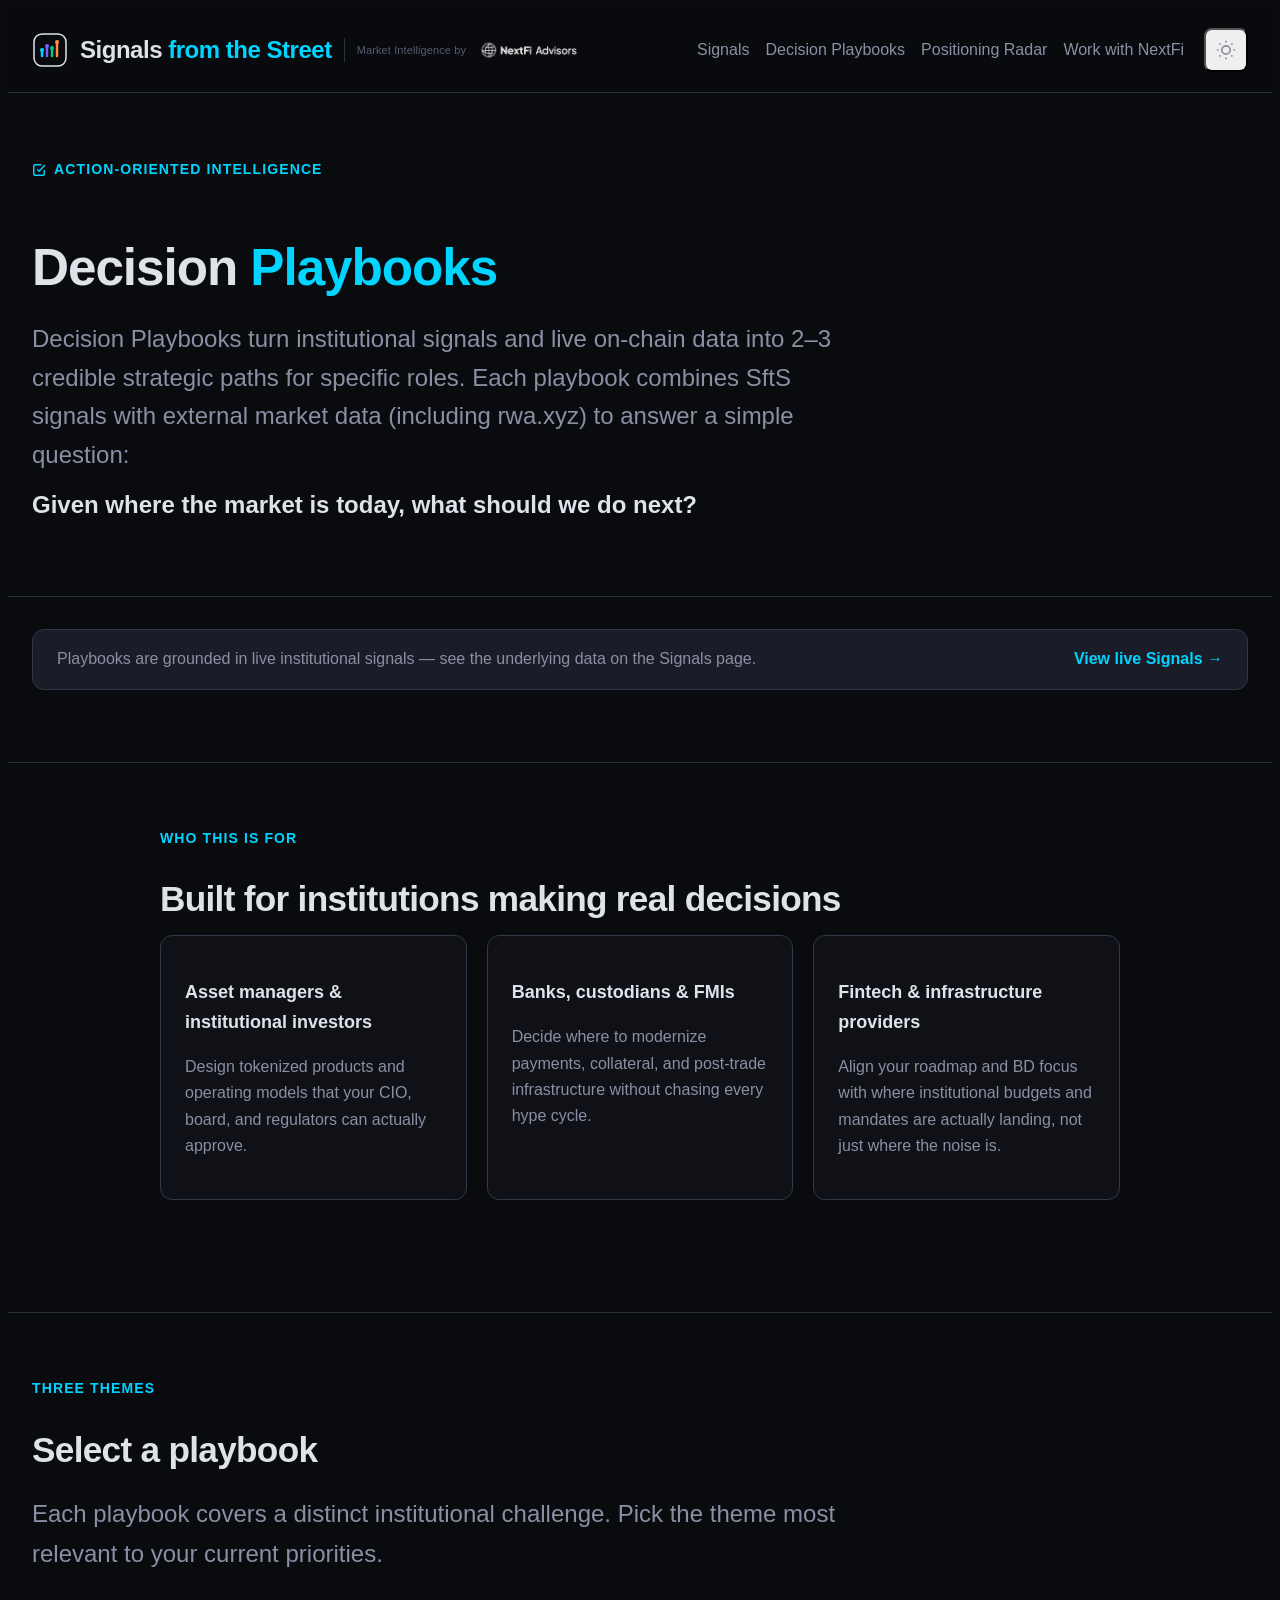
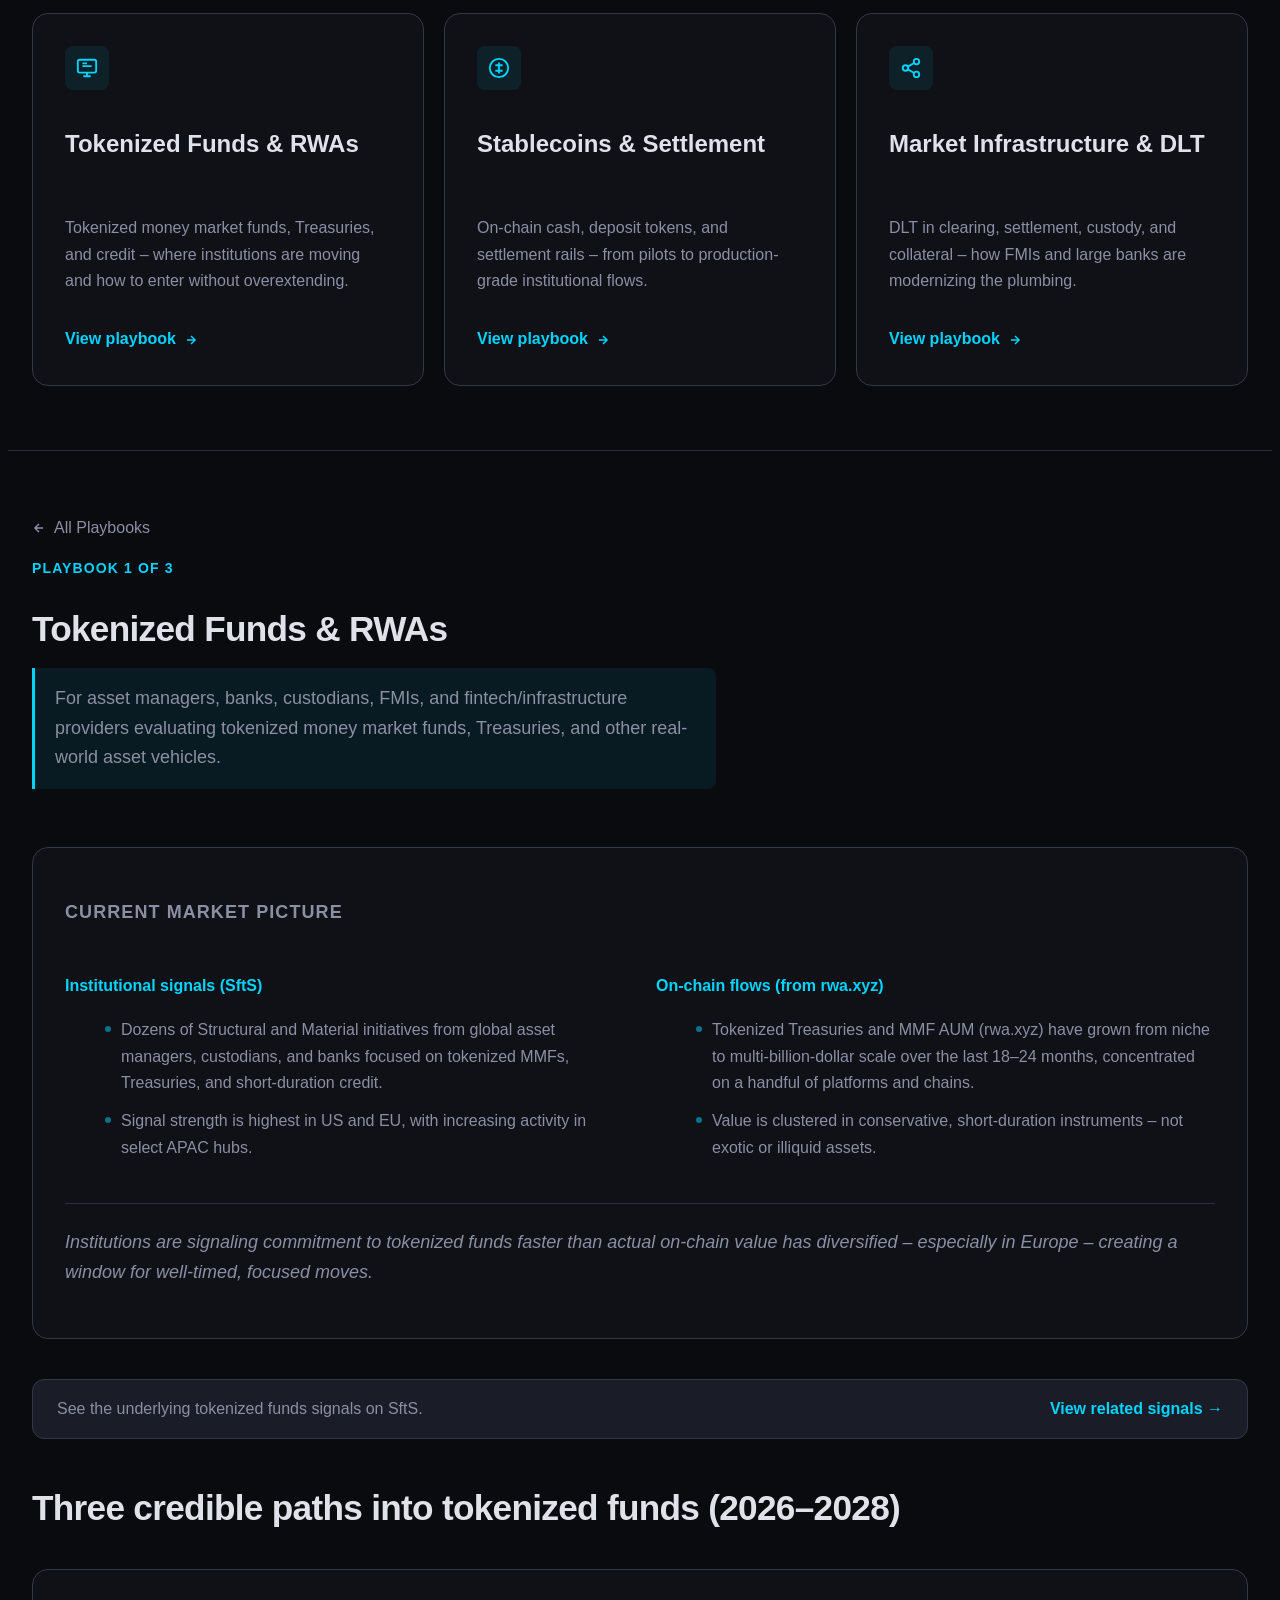
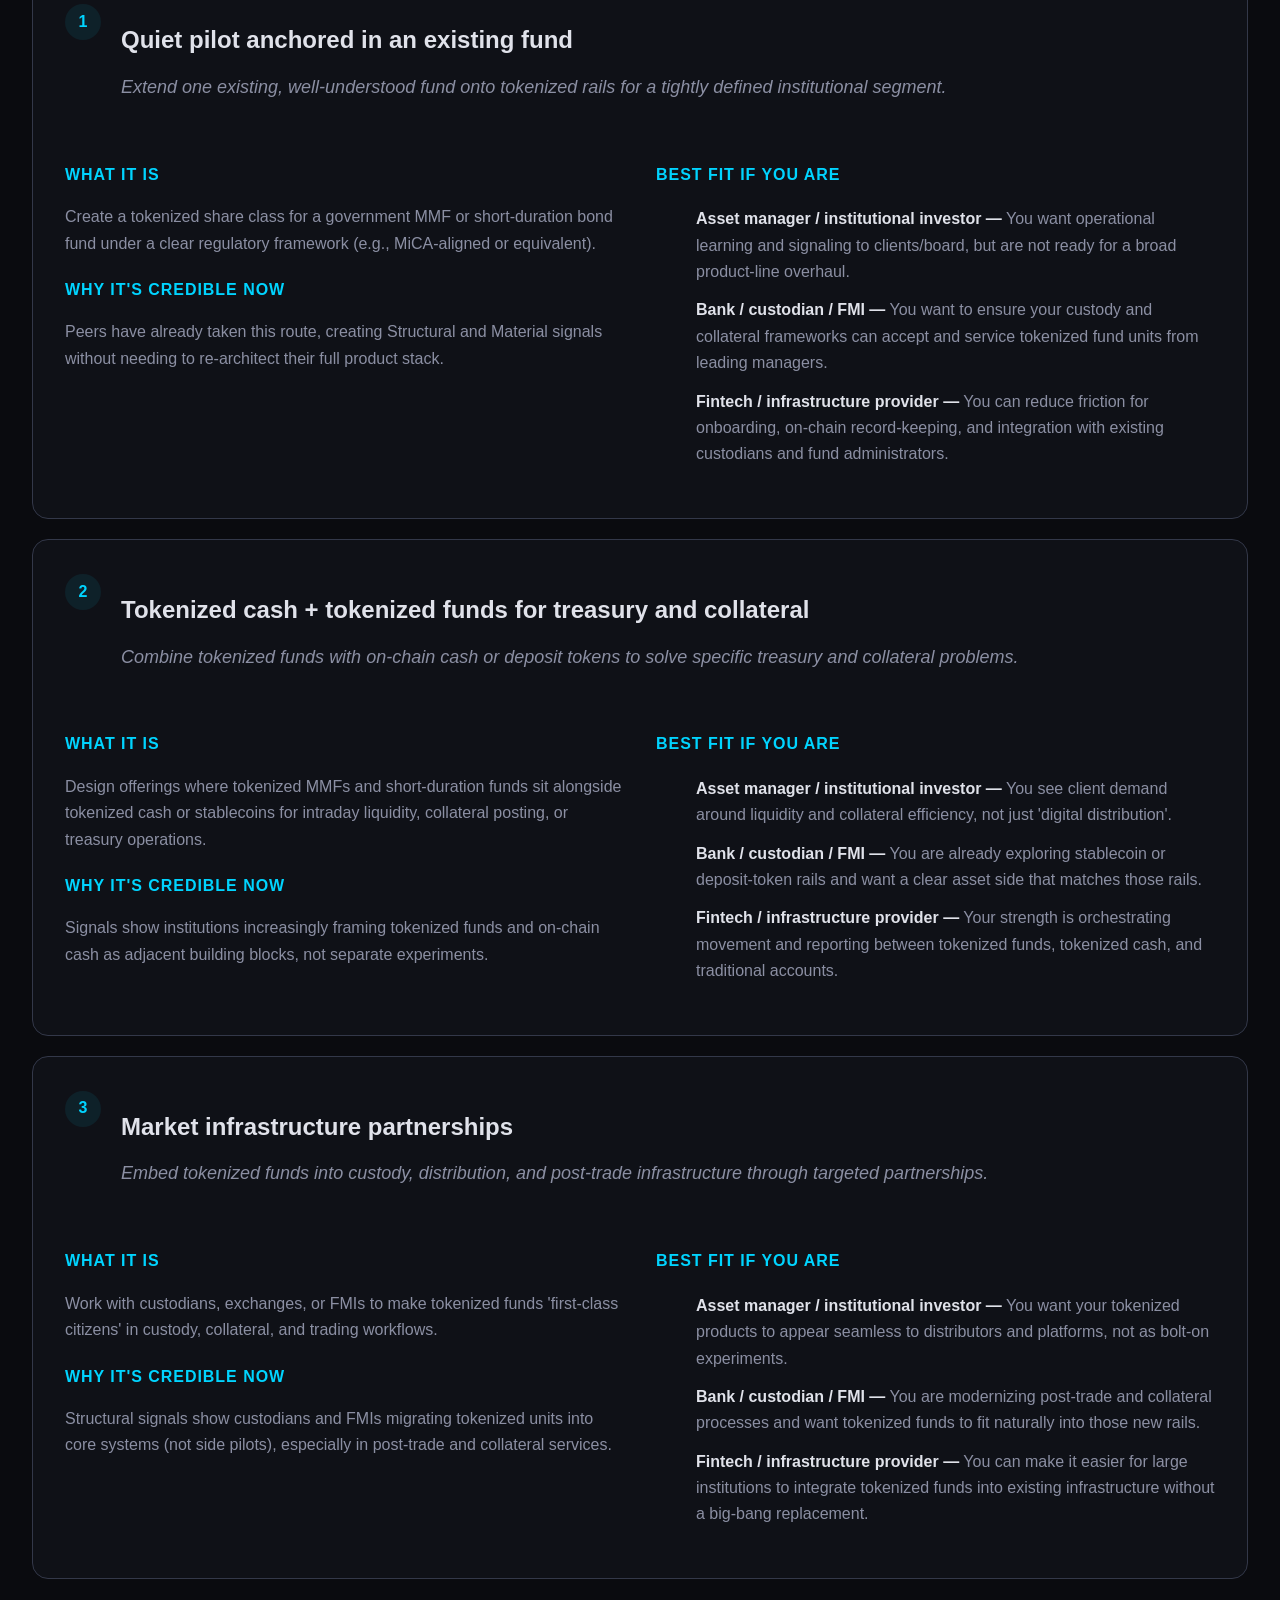
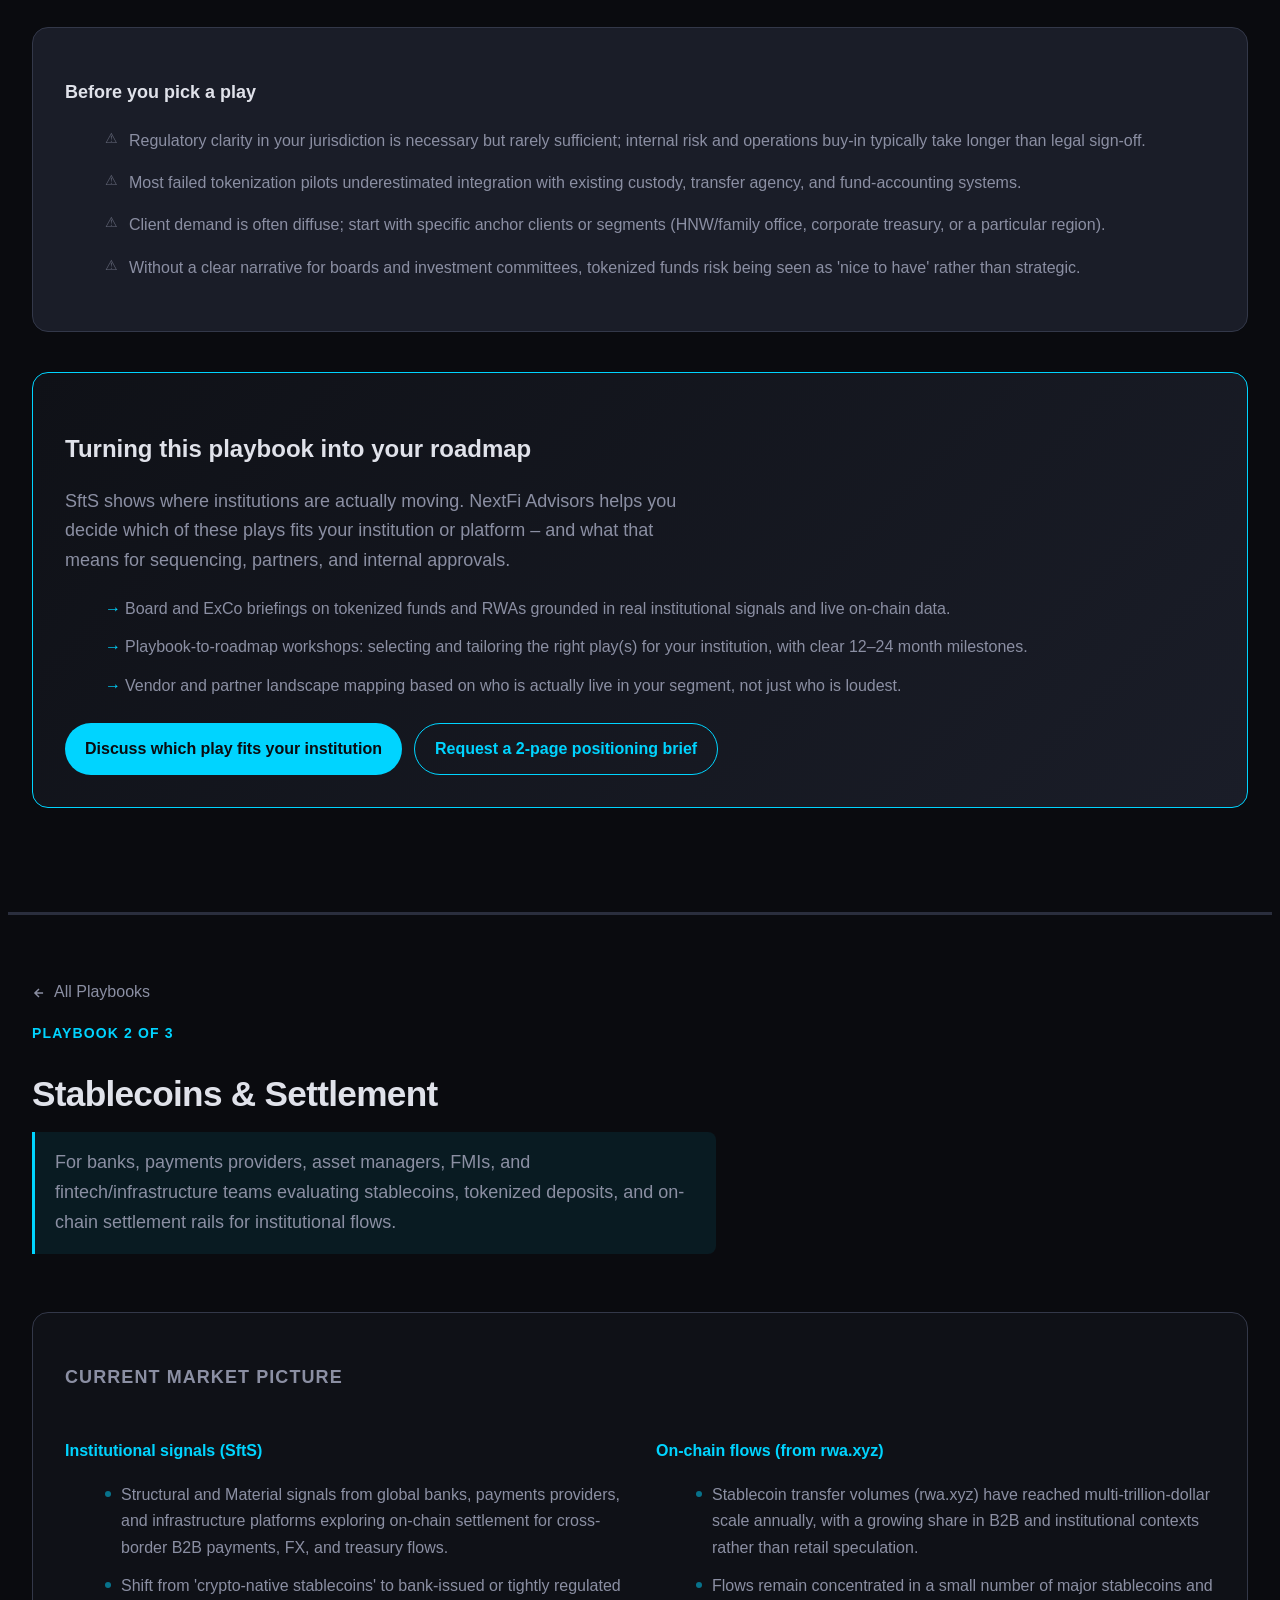
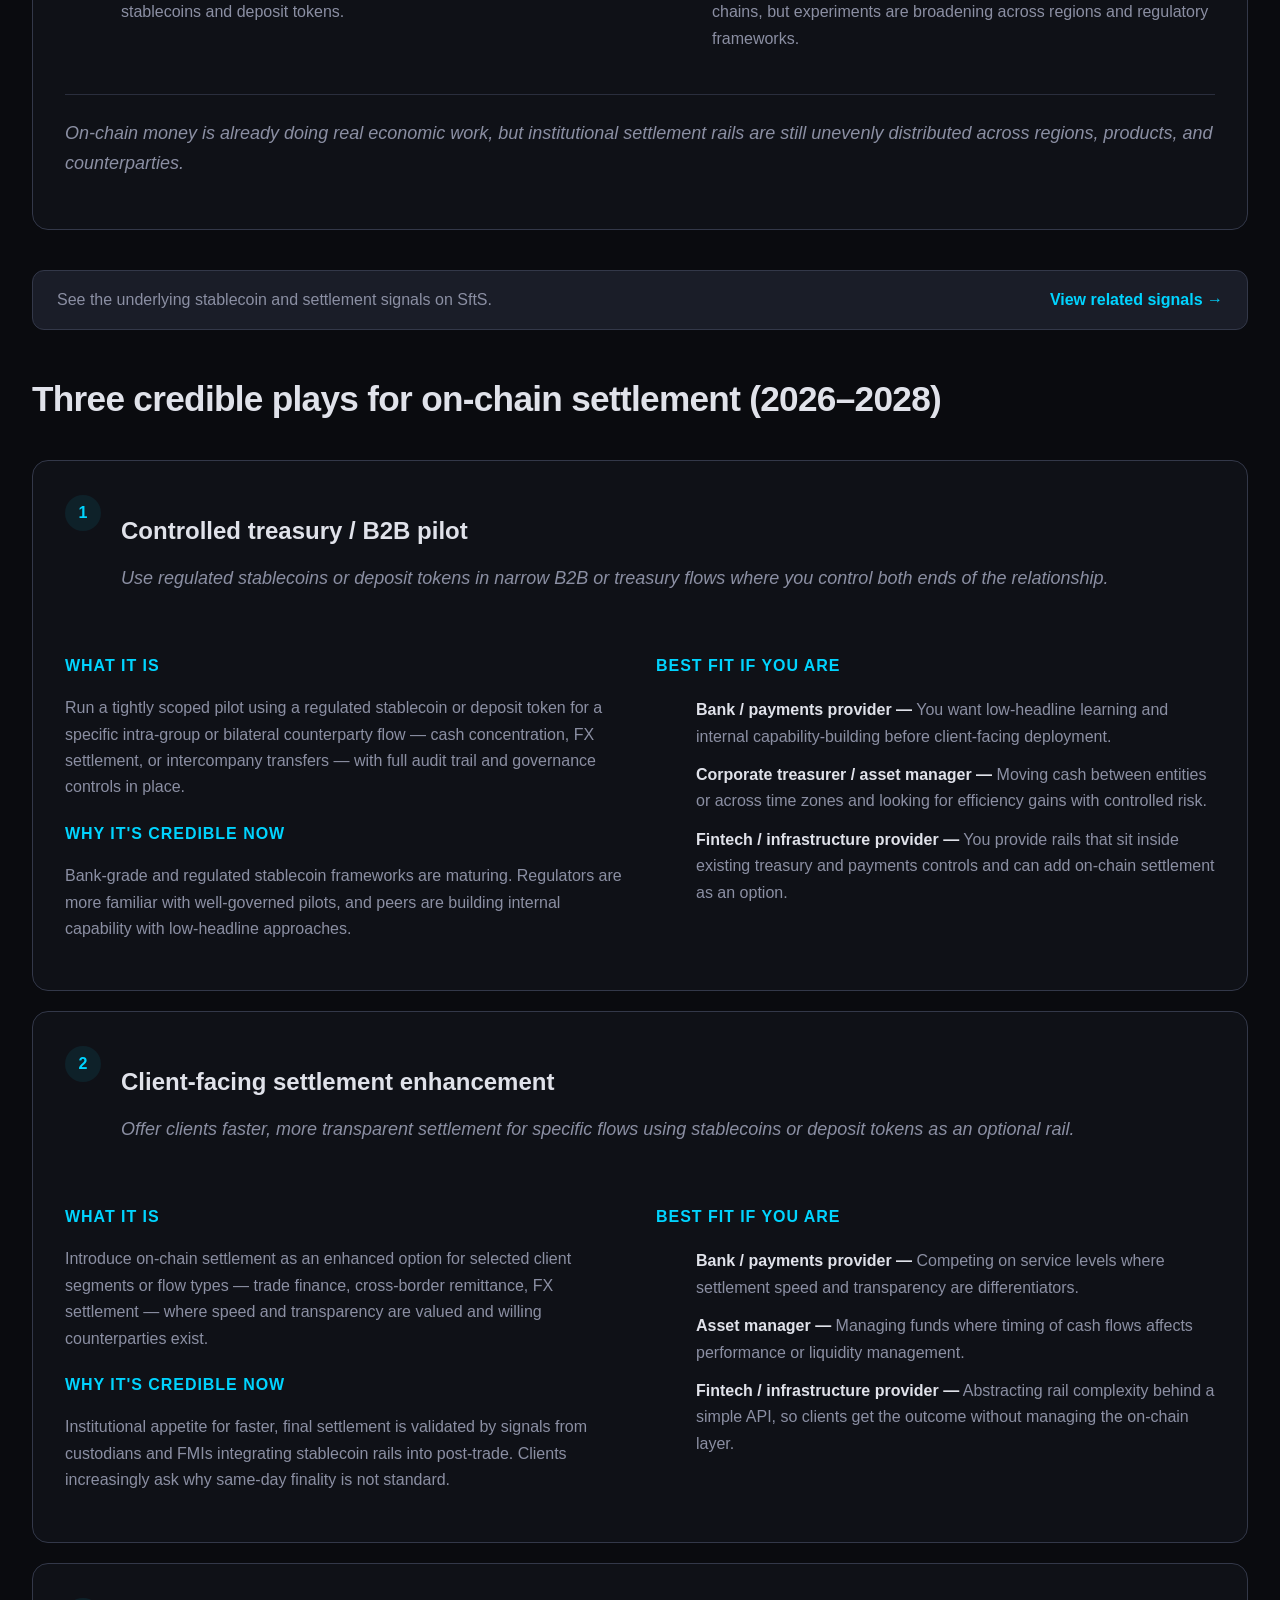
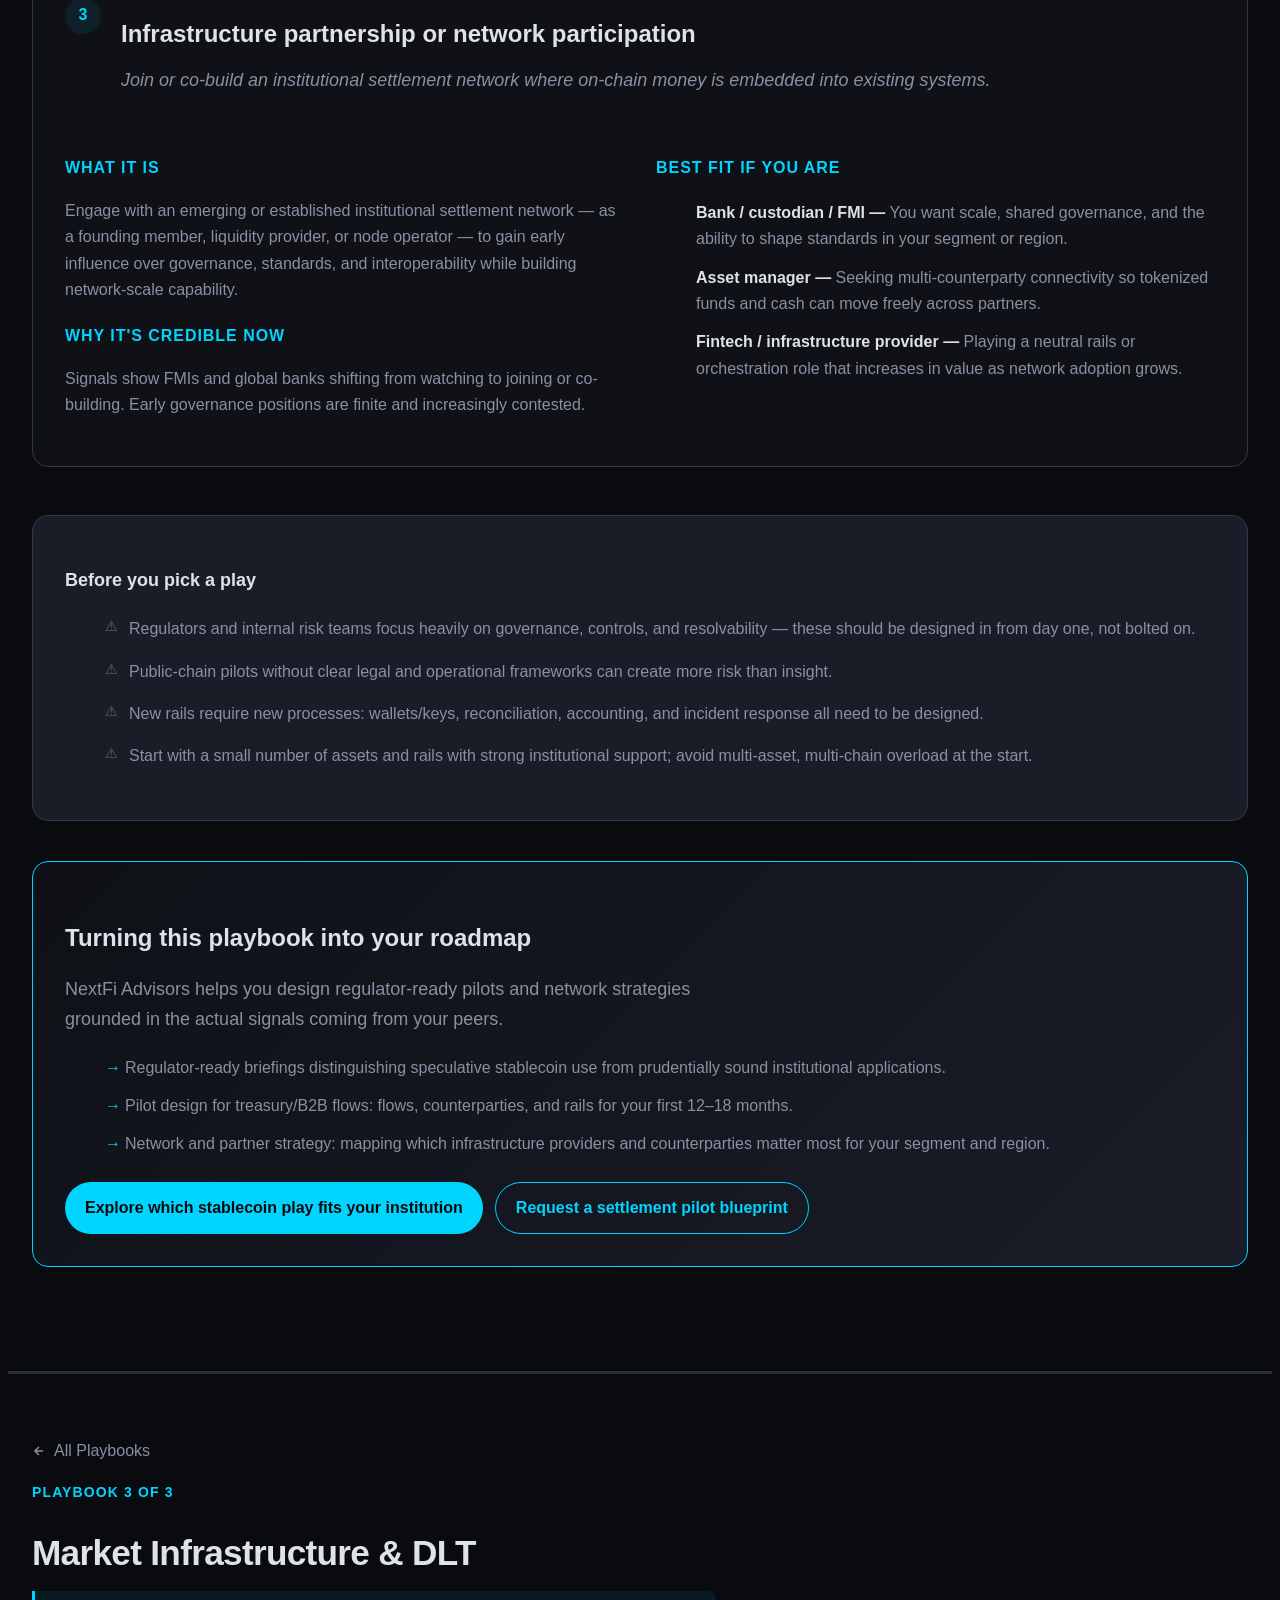
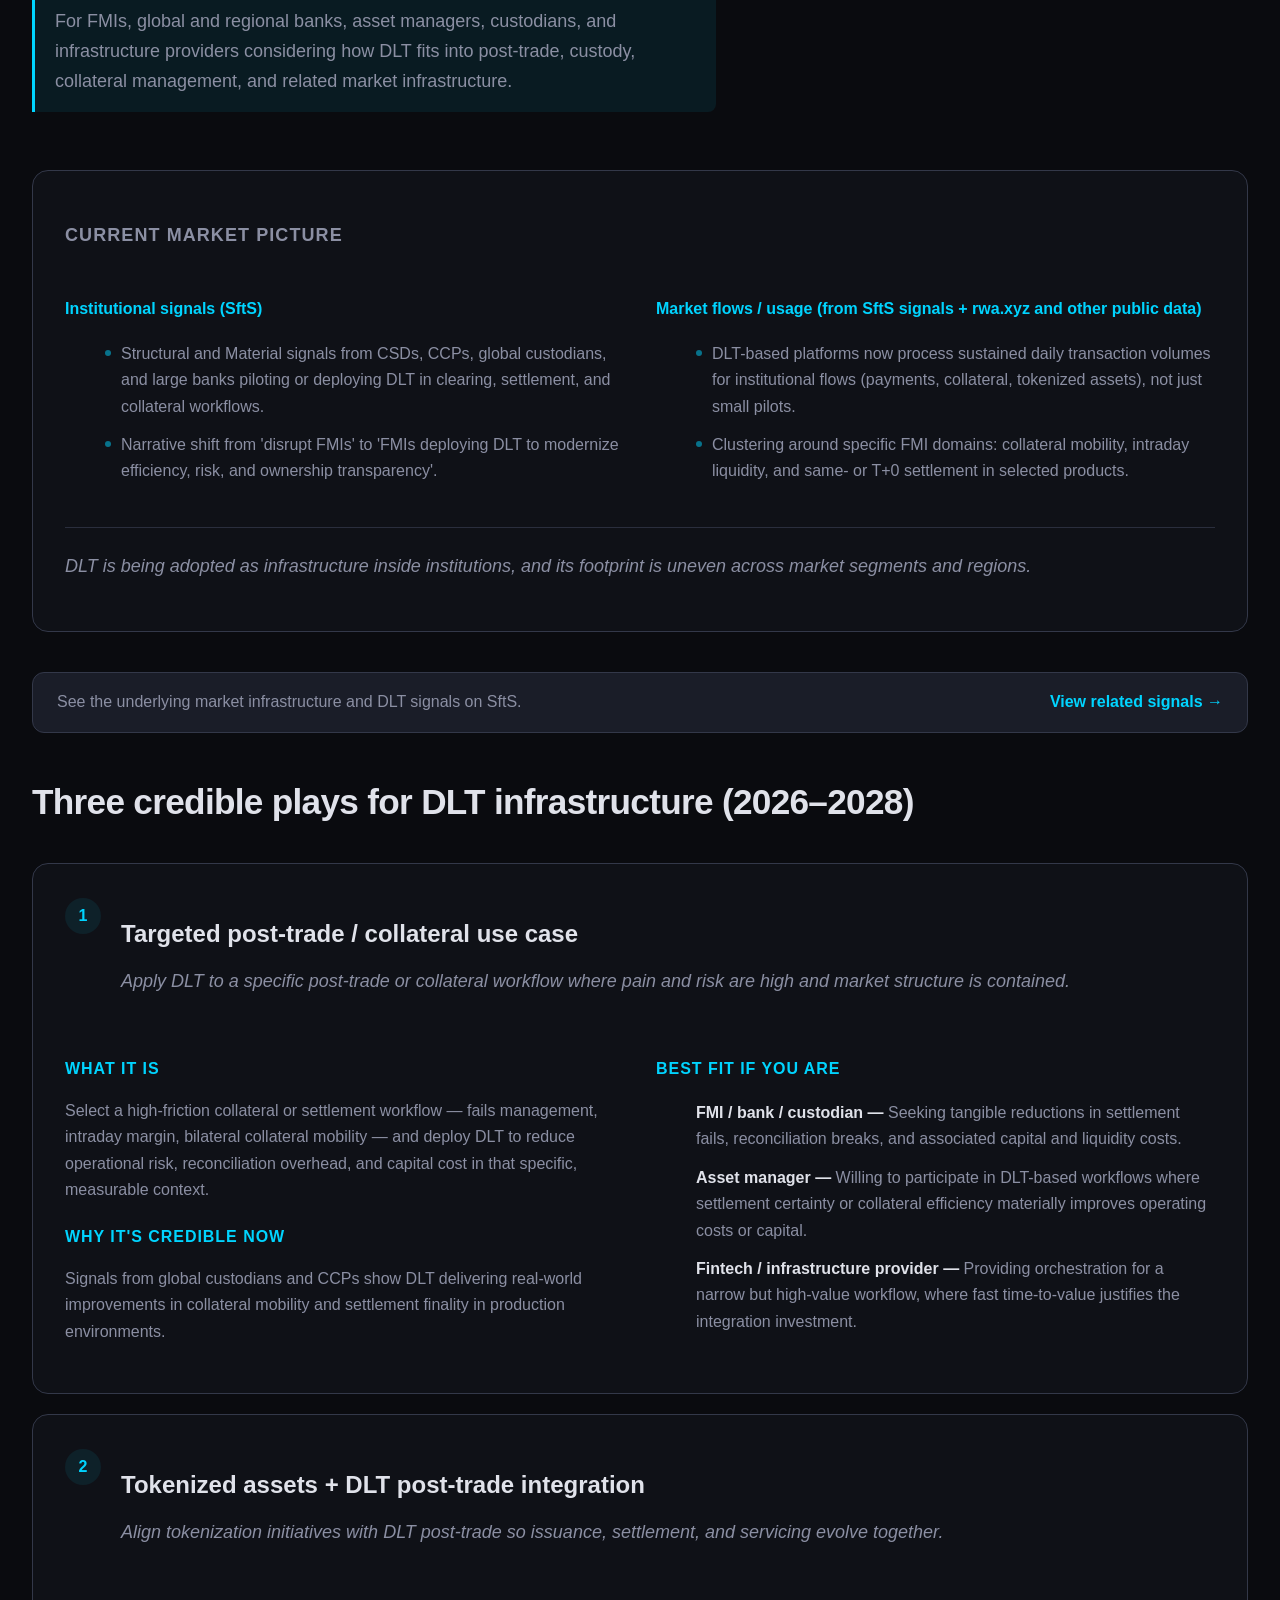
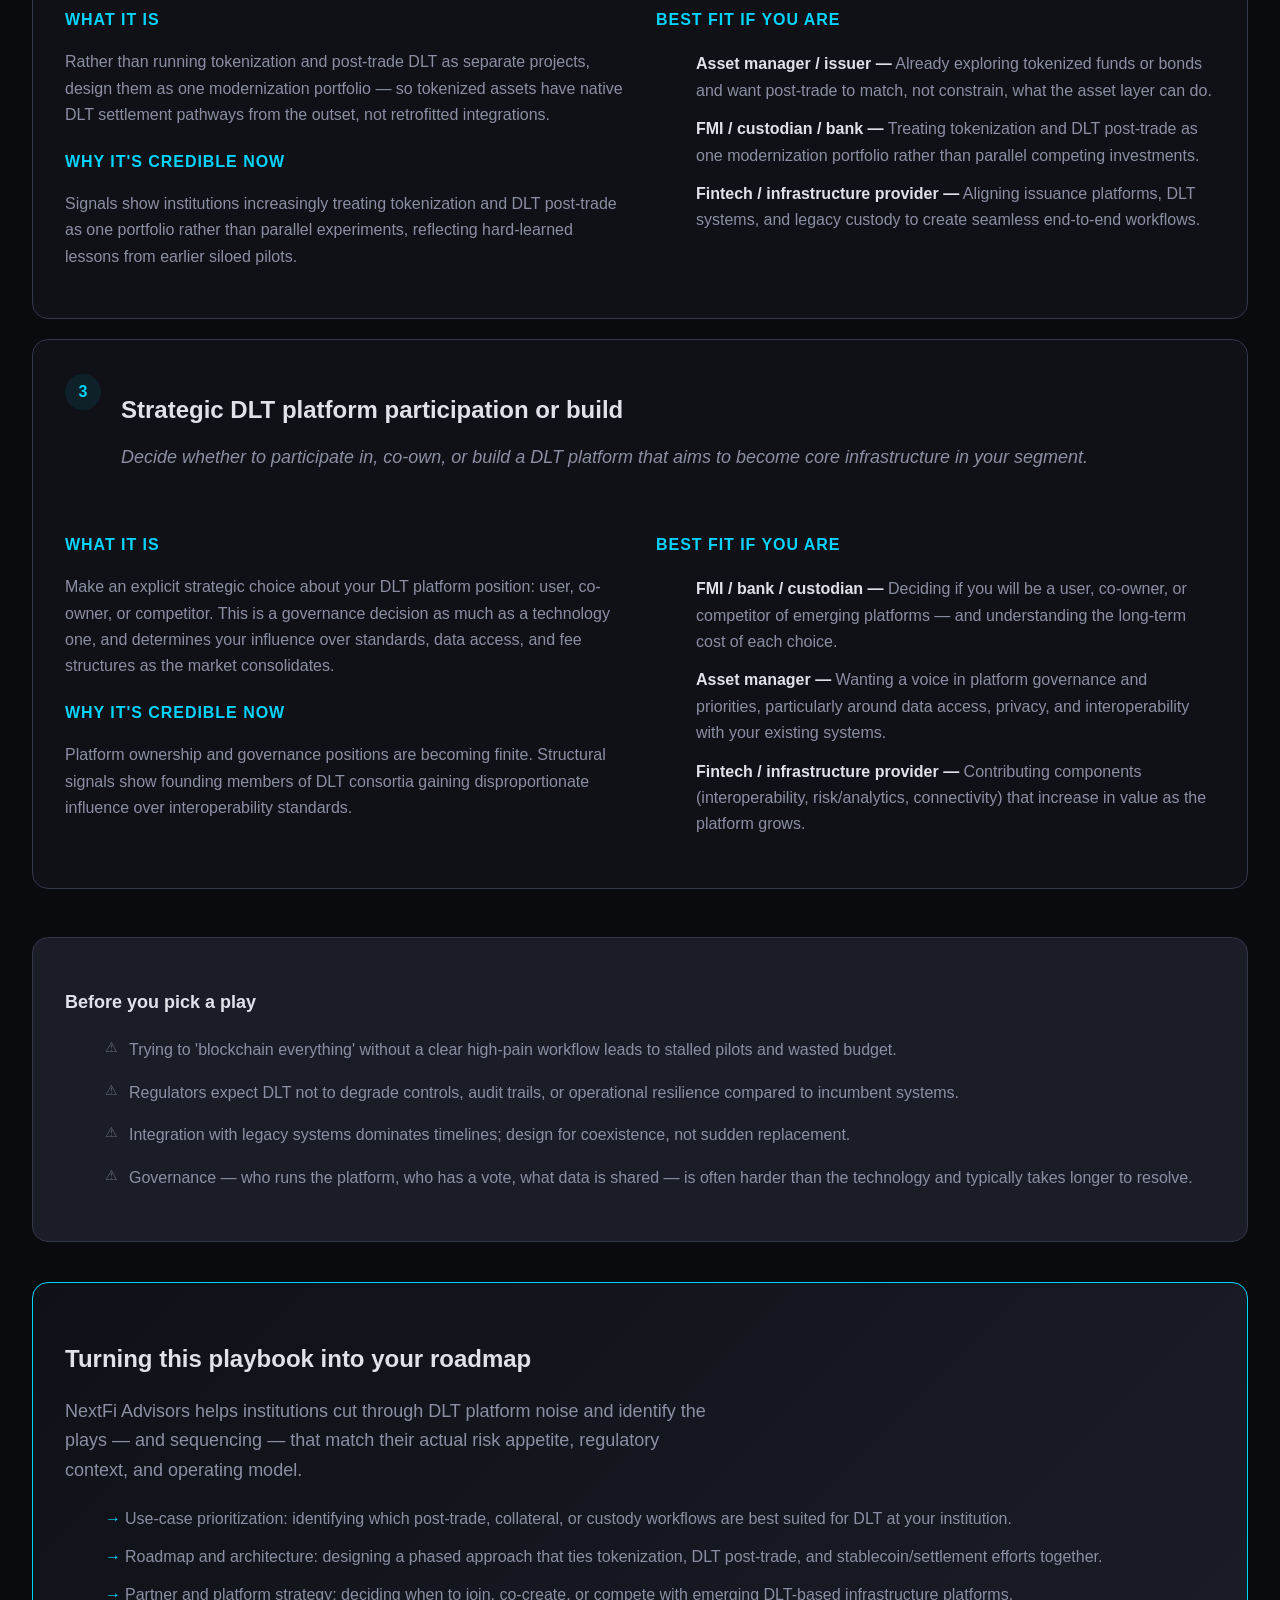
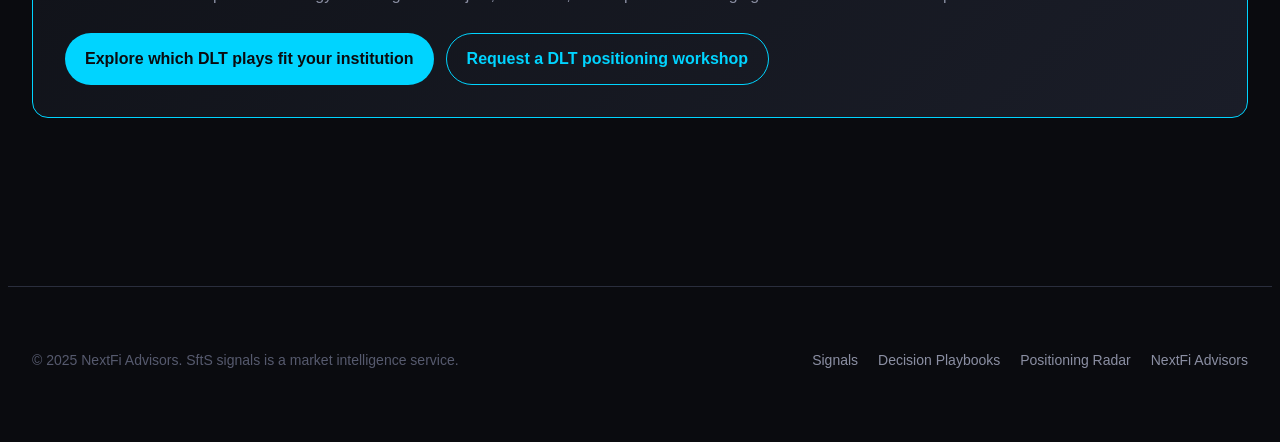
==== commit a528f204: "Institutional Radar: taxonomy fix, mobile QA fixes, global SftS copy revision" ====
--- a/decision-playbooks/index.html
+++ b/decision-playbooks/index.html
@@ -82,14 +82,14 @@
     </div>
     <h1>Decision <span class="accent">Playbooks</span></h1>
     <p>
-      Decision Playbooks turn institutional signals and live on-chain data into 2–3 credible strategic paths for specific roles. Each playbook combines Street Signals with external market data to answer a simple question:
-      <strong style="color: var(--color-text); display: block; margin-top: 0.75rem;">Given where the market is today, what should we do next?</strong>
+      Decision Playbooks turn institutional signals and live on-chain data into 2–3 credible strategic paths for specific roles. Each playbook combines SftS signals with external market data (including rwa.xyz) to answer a simple question:
+      <strong class="u-hero-question-strong">Given where the market is today, what should we do next?</strong>
     </p>
   </div>
 </section>
 
 <!-- ── SIGNALS X-LINK STRIP ─────────────────────────────────────────────── -->
-<section style="padding-block: var(--space-8); border-bottom: 1px solid var(--color-divider);">
+<section class="u-section-pad-block-sm u-section-border-bottom">
   <div class="container">
     <div class="signals-link-strip">
       <span>Playbooks are grounded in live institutional signals — see the underlying data on the Signals page.</span>
@@ -100,7 +100,7 @@
 
 <!-- ── WHO THIS IS FOR ───────────────────────────────────────────────────── -->
 <section class="site-section">
-  <div class="container site-container--narrow" style="padding-inline: 0;">
+  <div class="container site-container--narrow u-container-no-inline-padding">
     <div class="section-eyebrow">Who This Is For</div>
     <h2 class="section-heading">Built for institutions making real decisions</h2>
     <div class="audience-grid">
@@ -168,7 +168,7 @@
 <section class="site-section" id="tokenized-funds">
   <div class="container">
 
-    <div class="playbook-header" style="border-bottom: none; padding-block: 0 var(--space-10);">
+    <div class="playbook-header u-playbook-header-compact">
       <div class="playbook-header-meta">
         <a href="#playbooks" class="playbook-back">
           <svg width="14" height="14" viewBox="0 0 24 24" fill="none" stroke="currentColor" stroke-width="2.5"><path d="M19 12H5M12 19l-7-7 7-7"/></svg>
@@ -185,16 +185,16 @@
       <h3>Current market picture</h3>
       <div class="snapshot-cols">
         <div class="snapshot-col">
-          <h4>Institutional signals (Street Signals)</h4>
+          <h4>Institutional signals (SftS)</h4>
           <ul>
             <li>Dozens of Structural and Material initiatives from global asset managers, custodians, and banks focused on tokenized MMFs, Treasuries, and short-duration credit.</li>
             <li>Signal strength is highest in US and EU, with increasing activity in select APAC hubs.</li>
           </ul>
         </div>
         <div class="snapshot-col">
-          <h4>On-chain flows</h4>
+          <h4>On-chain flows (from rwa.xyz)</h4>
           <ul>
-            <li>Tokenized Treasuries and MMF AUM have grown from niche to multi-billion-dollar scale over the last 18–24 months, concentrated on a handful of platforms and chains.</li>
+            <li>Tokenized Treasuries and MMF AUM (rwa.xyz) have grown from niche to multi-billion-dollar scale over the last 18–24 months, concentrated on a handful of platforms and chains.</li>
             <li>Value is clustered in conservative, short-duration instruments – not exotic or illiquid assets.</li>
           </ul>
         </div>
@@ -204,7 +204,7 @@
 
     <!-- Signals cross-link -->
     <div class="signals-link-strip">
-      <span>See the underlying tokenized funds signals on Street Signals.</span>
+      <span>See the underlying tokenized funds signals on SftS.</span>
       <a href="/?filter=tokenized">View related signals →</a>
     </div>
 
@@ -225,7 +225,7 @@
           <div class="play-body-col">
             <h4>What it is</h4>
             <p>Create a tokenized share class for a government MMF or short-duration bond fund under a clear regulatory framework (e.g., MiCA-aligned or equivalent).</p>
-            <h4 style="margin-top: var(--space-5);">Why it's credible now</h4>
+            <h4 class="u-heading-margin-top-md">Why it's credible now</h4>
             <p>Peers have already taken this route, creating Structural and Material signals without needing to re-architect their full product stack.</p>
           </div>
           <div class="play-body-col">
@@ -252,7 +252,7 @@
           <div class="play-body-col">
             <h4>What it is</h4>
             <p>Design offerings where tokenized MMFs and short-duration funds sit alongside tokenized cash or stablecoins for intraday liquidity, collateral posting, or treasury operations.</p>
-            <h4 style="margin-top: var(--space-5);">Why it's credible now</h4>
+            <h4 class="u-heading-margin-top-md">Why it's credible now</h4>
             <p>Signals show institutions increasingly framing tokenized funds and on-chain cash as adjacent building blocks, not separate experiments.</p>
           </div>
           <div class="play-body-col">
@@ -279,7 +279,7 @@
           <div class="play-body-col">
             <h4>What it is</h4>
             <p>Work with custodians, exchanges, or FMIs to make tokenized funds 'first-class citizens' in custody, collateral, and trading workflows.</p>
-            <h4 style="margin-top: var(--space-5);">Why it's credible now</h4>
+            <h4 class="u-heading-margin-top-md">Why it's credible now</h4>
             <p>Structural signals show custodians and FMIs migrating tokenized units into core systems (not side pilots), especially in post-trade and collateral services.</p>
           </div>
           <div class="play-body-col">
@@ -308,7 +308,7 @@
     <!-- NextFi CTA -->
     <div class="nextfi-help">
       <h3>Turning this playbook into your roadmap</h3>
-      <p>Street Signals shows where institutions are actually moving. NextFi Advisors helps you decide which of these plays fits your institution or platform – and what that means for sequencing, partners, and internal approvals.</p>
+      <p>SftS shows where institutions are actually moving. NextFi Advisors helps you decide which of these plays fits your institution or platform – and what that means for sequencing, partners, and internal approvals.</p>
       <ul>
         <li>Board and ExCo briefings on tokenized funds and RWAs grounded in real institutional signals and live on-chain data.</li>
         <li>Playbook-to-roadmap workshops: selecting and tailoring the right play(s) for your institution, with clear 12–24 month milestones.</li>
@@ -326,10 +326,10 @@
 <!-- ════════════════════════════════════════════════════════════════════════ -->
 <!-- PLAYBOOK 2 — STABLECOINS & SETTLEMENT                                  -->
 <!-- ════════════════════════════════════════════════════════════════════════ -->
-<section class="site-section" id="stablecoins" style="border-top: 2px solid var(--color-divider);">
+<section class="site-section u-section-border-top" id="stablecoins">
   <div class="container">
 
-    <div class="playbook-header" style="border-bottom: none; padding-block: 0 var(--space-10);">
+    <div class="playbook-header u-playbook-header-compact">
       <div class="playbook-header-meta">
         <a href="#playbooks" class="playbook-back">
           <svg width="14" height="14" viewBox="0 0 24 24" fill="none" stroke="currentColor" stroke-width="2.5"><path d="M19 12H5M12 19l-7-7 7-7"/></svg>
@@ -346,16 +346,16 @@
       <h3>Current market picture</h3>
       <div class="snapshot-cols">
         <div class="snapshot-col">
-          <h4>Institutional signals (Street Signals)</h4>
+          <h4>Institutional signals (SftS)</h4>
           <ul>
             <li>Structural and Material signals from global banks, payments providers, and infrastructure platforms exploring on-chain settlement for cross-border B2B payments, FX, and treasury flows.</li>
             <li>Shift from 'crypto-native stablecoins' to bank-issued or tightly regulated stablecoins and deposit tokens.</li>
           </ul>
         </div>
         <div class="snapshot-col">
-          <h4>On-chain flows</h4>
+          <h4>On-chain flows (from rwa.xyz)</h4>
           <ul>
-            <li>Stablecoin transfer volumes have reached multi-trillion-dollar scale annually, with a growing share in B2B and institutional contexts.</li>
+            <li>Stablecoin transfer volumes (rwa.xyz) have reached multi-trillion-dollar scale annually, with a growing share in B2B and institutional contexts rather than retail speculation.</li>
             <li>Flows remain concentrated in a small number of major stablecoins and chains, but experiments are broadening across regions and regulatory frameworks.</li>
           </ul>
         </div>
@@ -365,7 +365,7 @@
 
     <!-- Signals cross-link -->
     <div class="signals-link-strip">
-      <span>See the underlying stablecoin and settlement signals on Street Signals.</span>
+      <span>See the underlying stablecoin and settlement signals on SftS.</span>
       <a href="/?filter=stablecoins">View related signals →</a>
     </div>
 
@@ -386,7 +386,7 @@
           <div class="play-body-col">
             <h4>What it is</h4>
             <p>Run a tightly scoped pilot using a regulated stablecoin or deposit token for a specific intra-group or bilateral counterparty flow — cash concentration, FX settlement, or intercompany transfers — with full audit trail and governance controls in place.</p>
-            <h4 style="margin-top: var(--space-5);">Why it's credible now</h4>
+            <h4 class="u-heading-margin-top-md">Why it's credible now</h4>
             <p>Bank-grade and regulated stablecoin frameworks are maturing. Regulators are more familiar with well-governed pilots, and peers are building internal capability with low-headline approaches.</p>
           </div>
           <div class="play-body-col">
@@ -413,7 +413,7 @@
           <div class="play-body-col">
             <h4>What it is</h4>
             <p>Introduce on-chain settlement as an enhanced option for selected client segments or flow types — trade finance, cross-border remittance, FX settlement — where speed and transparency are valued and willing counterparties exist.</p>
-            <h4 style="margin-top: var(--space-5);">Why it's credible now</h4>
+            <h4 class="u-heading-margin-top-md">Why it's credible now</h4>
             <p>Institutional appetite for faster, final settlement is validated by signals from custodians and FMIs integrating stablecoin rails into post-trade. Clients increasingly ask why same-day finality is not standard.</p>
           </div>
           <div class="play-body-col">
@@ -440,7 +440,7 @@
           <div class="play-body-col">
             <h4>What it is</h4>
             <p>Engage with an emerging or established institutional settlement network — as a founding member, liquidity provider, or node operator — to gain early influence over governance, standards, and interoperability while building network-scale capability.</p>
-            <h4 style="margin-top: var(--space-5);">Why it's credible now</h4>
+            <h4 class="u-heading-margin-top-md">Why it's credible now</h4>
             <p>Signals show FMIs and global banks shifting from watching to joining or co-building. Early governance positions are finite and increasingly contested.</p>
           </div>
           <div class="play-body-col">
@@ -487,10 +487,10 @@
 <!-- ════════════════════════════════════════════════════════════════════════ -->
 <!-- PLAYBOOK 3 — MARKET INFRASTRUCTURE & DLT                               -->
 <!-- ════════════════════════════════════════════════════════════════════════ -->
-<section class="site-section" id="dlt-infrastructure" style="border-top: 2px solid var(--color-divider);">
+<section class="site-section u-section-border-top" id="dlt-infrastructure">
   <div class="container">
 
-    <div class="playbook-header" style="border-bottom: none; padding-block: 0 var(--space-10);">
+    <div class="playbook-header u-playbook-header-compact">
       <div class="playbook-header-meta">
         <a href="#playbooks" class="playbook-back">
           <svg width="14" height="14" viewBox="0 0 24 24" fill="none" stroke="currentColor" stroke-width="2.5"><path d="M19 12H5M12 19l-7-7 7-7"/></svg>
@@ -507,14 +507,14 @@
       <h3>Current market picture</h3>
       <div class="snapshot-cols">
         <div class="snapshot-col">
-          <h4>Institutional signals (Street Signals)</h4>
+          <h4>Institutional signals (SftS)</h4>
           <ul>
             <li>Structural and Material signals from CSDs, CCPs, global custodians, and large banks piloting or deploying DLT in clearing, settlement, and collateral workflows.</li>
             <li>Narrative shift from 'disrupt FMIs' to 'FMIs deploying DLT to modernize efficiency, risk, and ownership transparency'.</li>
           </ul>
         </div>
         <div class="snapshot-col">
-          <h4>Usage / flows</h4>
+          <h4>Market flows / usage (from SftS signals + rwa.xyz and other public data)</h4>
           <ul>
             <li>DLT-based platforms now process sustained daily transaction volumes for institutional flows (payments, collateral, tokenized assets), not just small pilots.</li>
             <li>Clustering around specific FMI domains: collateral mobility, intraday liquidity, and same- or T+0 settlement in selected products.</li>
@@ -526,7 +526,7 @@
 
     <!-- Signals cross-link -->
     <div class="signals-link-strip">
-      <span>See the underlying market infrastructure and DLT signals on Street Signals.</span>
+      <span>See the underlying market infrastructure and DLT signals on SftS.</span>
       <a href="/?filter=dlt">View related signals →</a>
     </div>
 
@@ -547,7 +547,7 @@
           <div class="play-body-col">
             <h4>What it is</h4>
             <p>Select a high-friction collateral or settlement workflow — fails management, intraday margin, bilateral collateral mobility — and deploy DLT to reduce operational risk, reconciliation overhead, and capital cost in that specific, measurable context.</p>
-            <h4 style="margin-top: var(--space-5);">Why it's credible now</h4>
+            <h4 class="u-heading-margin-top-md">Why it's credible now</h4>
             <p>Signals from global custodians and CCPs show DLT delivering real-world improvements in collateral mobility and settlement finality in production environments.</p>
           </div>
           <div class="play-body-col">
@@ -574,7 +574,7 @@
           <div class="play-body-col">
             <h4>What it is</h4>
             <p>Rather than running tokenization and post-trade DLT as separate projects, design them as one modernization portfolio — so tokenized assets have native DLT settlement pathways from the outset, not retrofitted integrations.</p>
-            <h4 style="margin-top: var(--space-5);">Why it's credible now</h4>
+            <h4 class="u-heading-margin-top-md">Why it's credible now</h4>
             <p>Signals show institutions increasingly treating tokenization and DLT post-trade as one portfolio rather than parallel experiments, reflecting hard-learned lessons from earlier siloed pilots.</p>
           </div>
           <div class="play-body-col">
@@ -601,7 +601,7 @@
           <div class="play-body-col">
             <h4>What it is</h4>
             <p>Make an explicit strategic choice about your DLT platform position: user, co-owner, or competitor. This is a governance decision as much as a technology one, and determines your influence over standards, data access, and fee structures as the market consolidates.</p>
-            <h4 style="margin-top: var(--space-5);">Why it's credible now</h4>
+            <h4 class="u-heading-margin-top-md">Why it's credible now</h4>
             <p>Platform ownership and governance positions are becoming finite. Structural signals show founding members of DLT consortia gaining disproportionate influence over interoperability standards.</p>
           </div>
           <div class="play-body-col">
@@ -649,8 +649,8 @@
 <!-- ── FOOTER ─────────────────────────────────────────────────────────────── -->
 <footer class="site-footer">
   <div class="site-footer-inner">
-    <p>© 2025 NextFi Advisors. Street Signals is a market intelligence service.</p>
-    <nav style="display: flex; gap: var(--space-5);">
+    <p>© 2025 NextFi Advisors. SftS signals is a market intelligence service.</p>
+    <nav class="u-footer-nav-inline">
       <a href="/">Signals</a>
       <a href="/decision-playbooks/">Decision Playbooks</a>
       <a href="/institutional-radar/">Positioning Radar</a>
--- a/site.css
+++ b/site.css
@@ -102,6 +102,7 @@
   z-index: 100;
   background: var(--color-surface);
   border-bottom: 1px solid var(--color-divider);
+  -webkit-backdrop-filter: blur(12px);
   backdrop-filter: blur(12px);
 }
 
@@ -705,6 +706,78 @@
 
 .signals-link-strip a:hover { text-decoration: underline; }
 
+/* ── Utility classes (replace inline styles) ───────────────────────────── */
+.u-hide { display: none; }
+
+.u-container-no-inline-padding {
+  padding-inline: 0;
+}
+
+.u-section-pad-block-sm {
+  padding-block: var(--space-8);
+}
+
+.u-section-pad-bottom-sm {
+  padding-bottom: var(--space-8);
+}
+
+.u-section-border-bottom {
+  border-bottom: 1px solid var(--color-divider);
+}
+
+.u-section-border-top {
+  border-top: 2px solid var(--color-divider);
+}
+
+.u-intro-margin-bottom-sm {
+  margin-bottom: var(--space-6);
+}
+
+.u-grid-margin-bottom-none {
+  margin-bottom: 0;
+}
+
+.u-heading-margin-top-md {
+  margin-top: var(--space-5);
+}
+
+.u-footer-nav-inline {
+  display: flex;
+  gap: var(--space-5);
+}
+
+.u-nextfi-help-margin-top {
+  margin-top: var(--space-10);
+}
+
+.u-signals-strip-margin-top {
+  margin-top: var(--space-4);
+}
+
+.u-hero-question-strong {
+  color: var(--color-text);
+  display: block;
+  margin-top: 0.75rem;
+}
+
+.u-playbook-header-compact {
+  border-bottom: none;
+  padding-block: 0 var(--space-10);
+}
+
+.u-radar-canvas {
+  display: none;
+  width: min(100%, 860px);
+  height: auto;
+  aspect-ratio: 16 / 11;
+  max-width: 860px;
+  max-height: 620px;
+}
+
+.u-link-primary {
+  color: var(--color-primary);
+}
+
 /* ── Playbook sub-nav (within-page anchors) ──────────────────────────────── */
 .playbook-subnav {
   display: flex;
@@ -773,12 +846,37 @@
   background: var(--color-surface);
   border: 1px solid var(--color-border);
   border-radius: var(--radius-xl);
-  padding: var(--space-8);
+  padding: var(--space-2);
   display: flex;
   align-items: center;
   justify-content: center;
-  min-height: 380px;
+  width: min(100%, 940px);
+  min-height: 0;
+  margin-inline: auto;
   margin-bottom: var(--space-8);
+}
+
+@media (max-width: 900px) {
+  .u-radar-canvas {
+    width: min(100%, 680px);
+    max-width: 680px;
+    max-height: 500px;
+  }
+}
+
+@media (max-width: 640px) {
+  .u-radar-canvas {
+    width: 100%;
+    max-width: 100%;
+    aspect-ratio: 1 / 1;
+    height: min(82vw, 360px);
+    min-height: 300px;
+    max-height: 420px;
+  }
+
+  .radar-canvas-wrap {
+    padding: var(--space-3);
+  }
 }
 
 .radar-tabs {
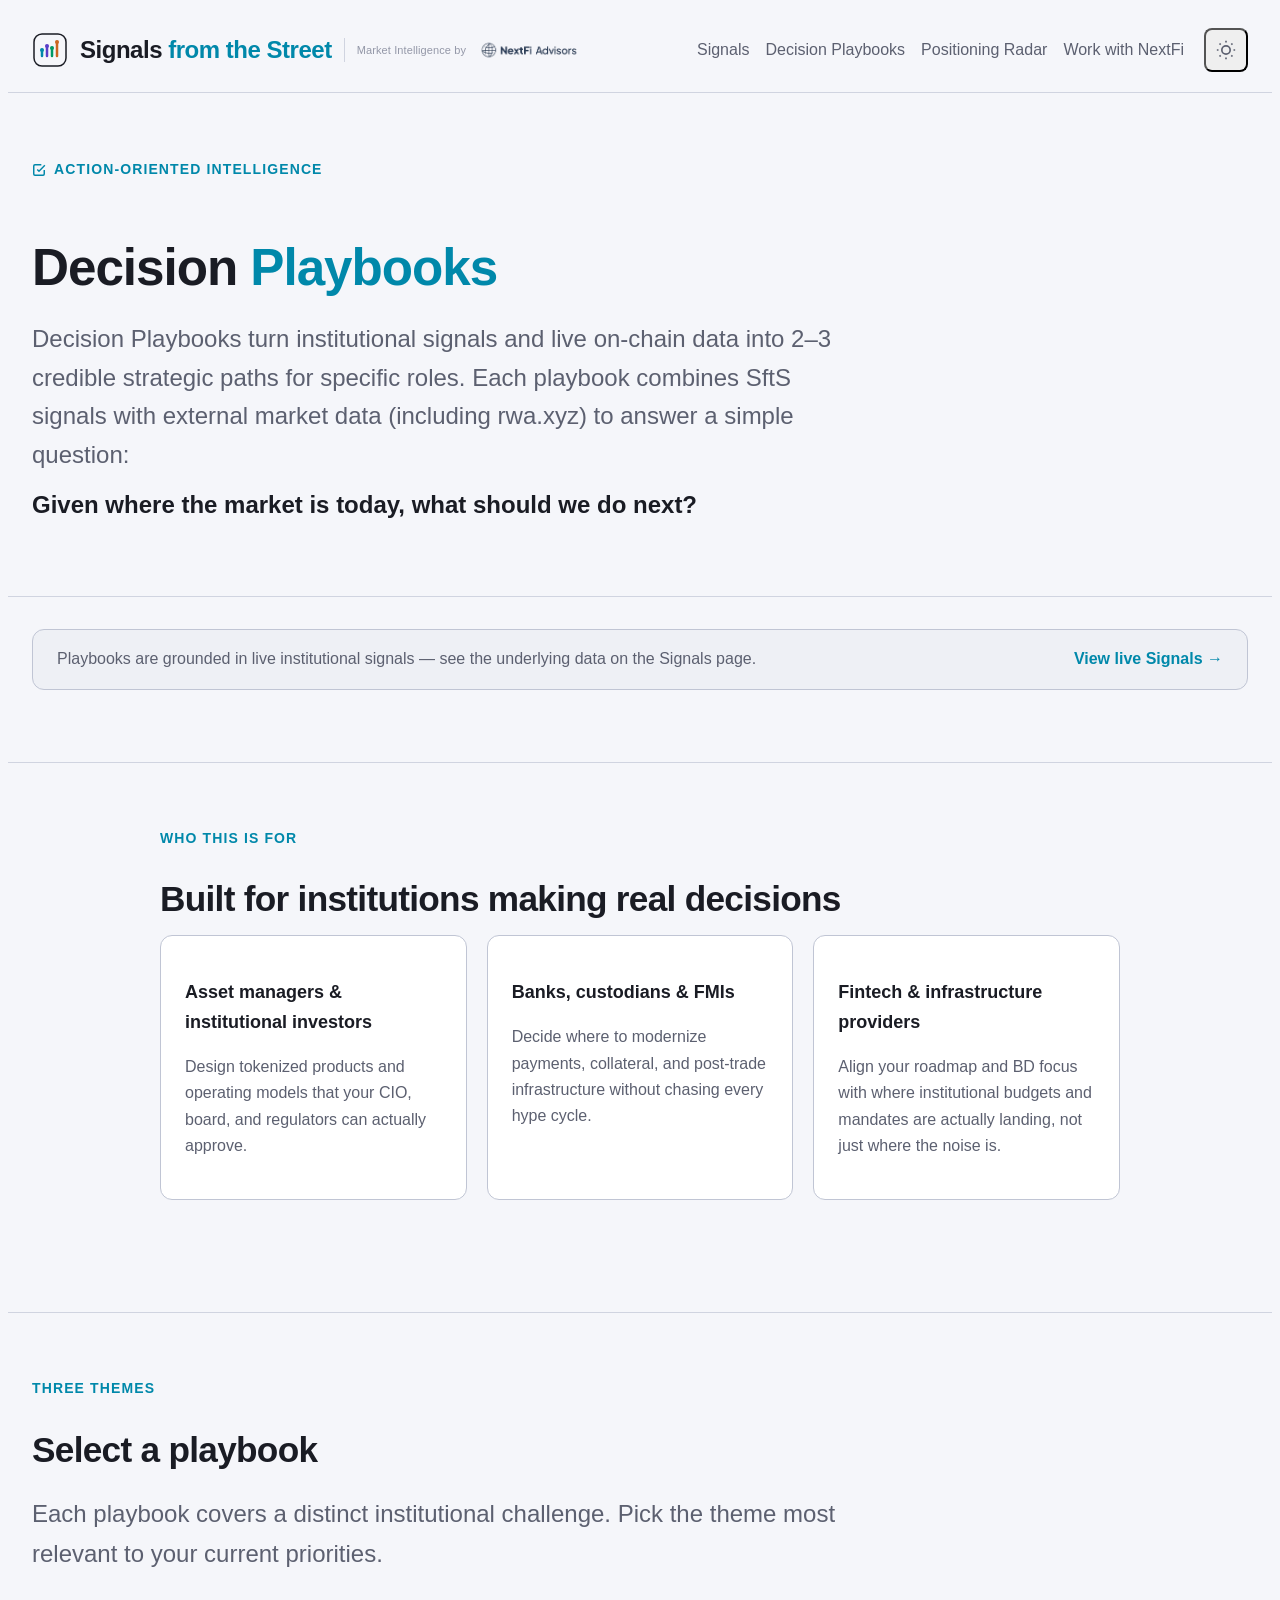
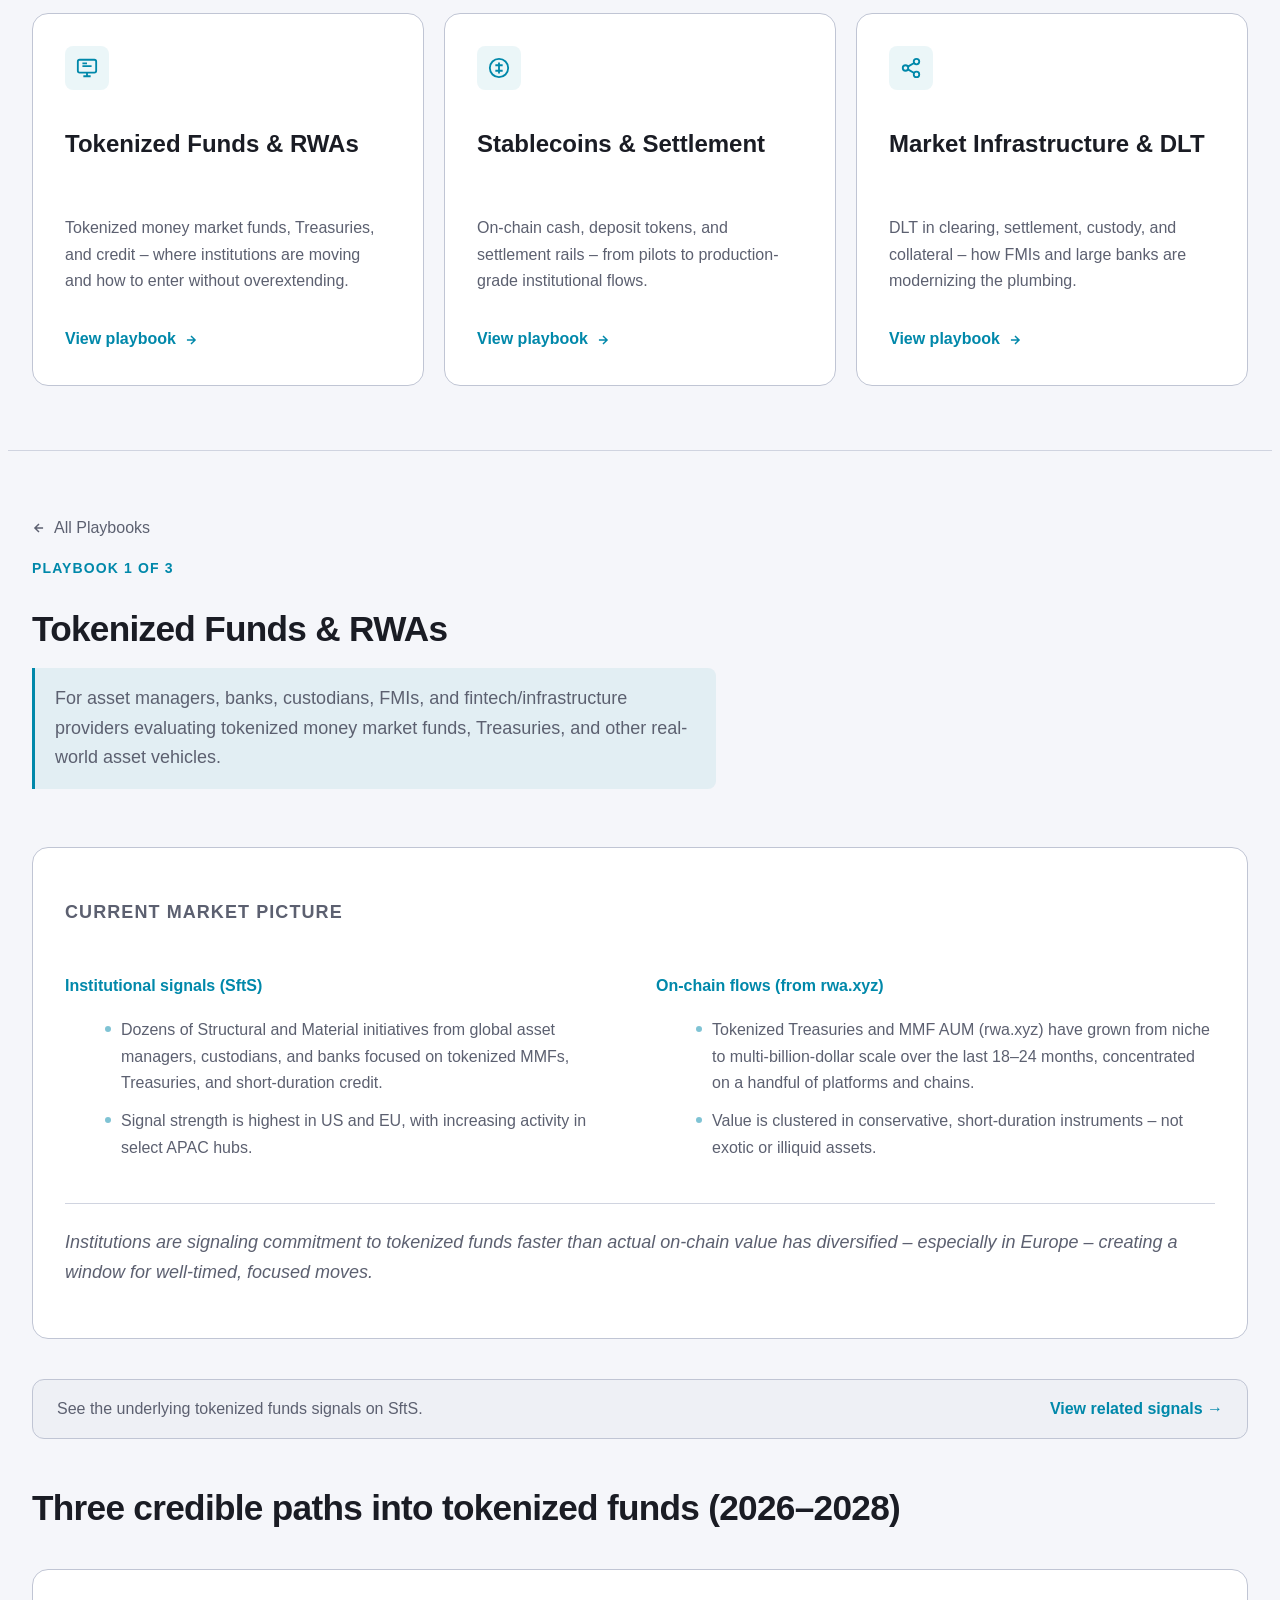
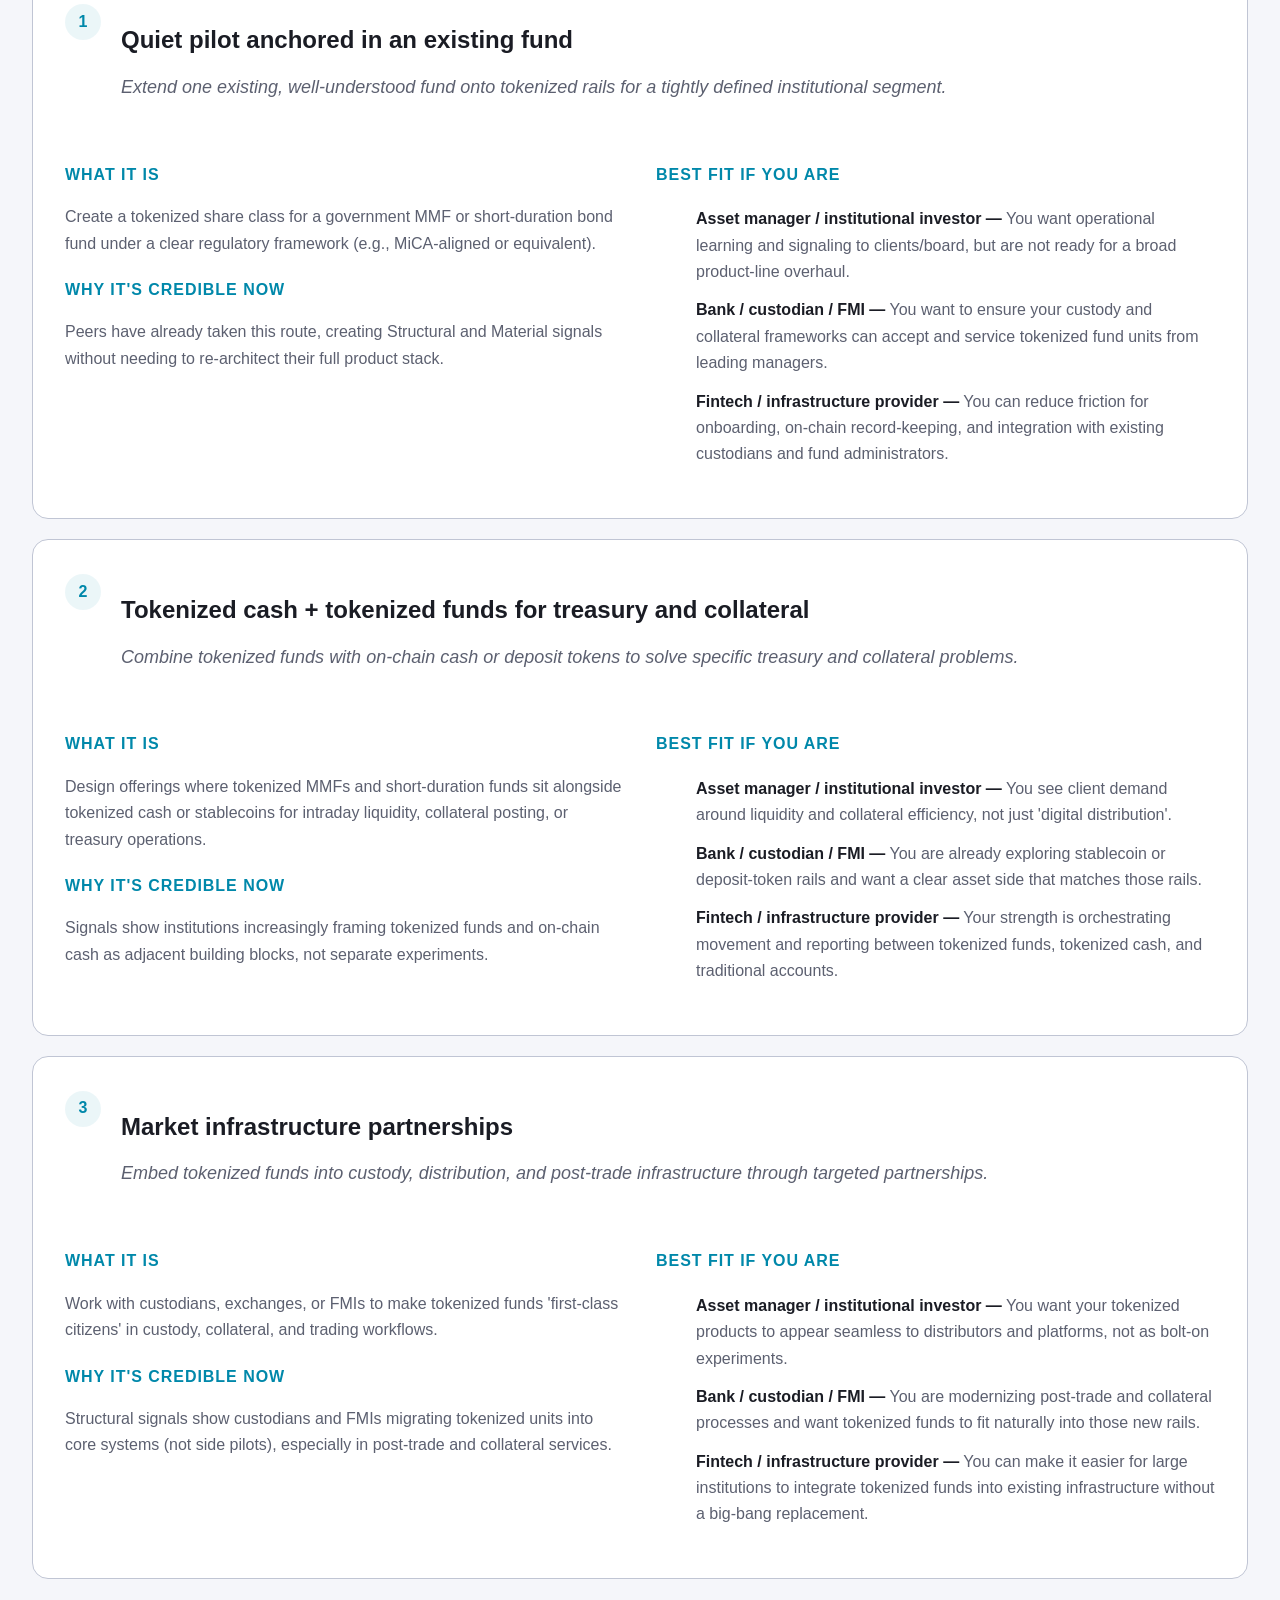
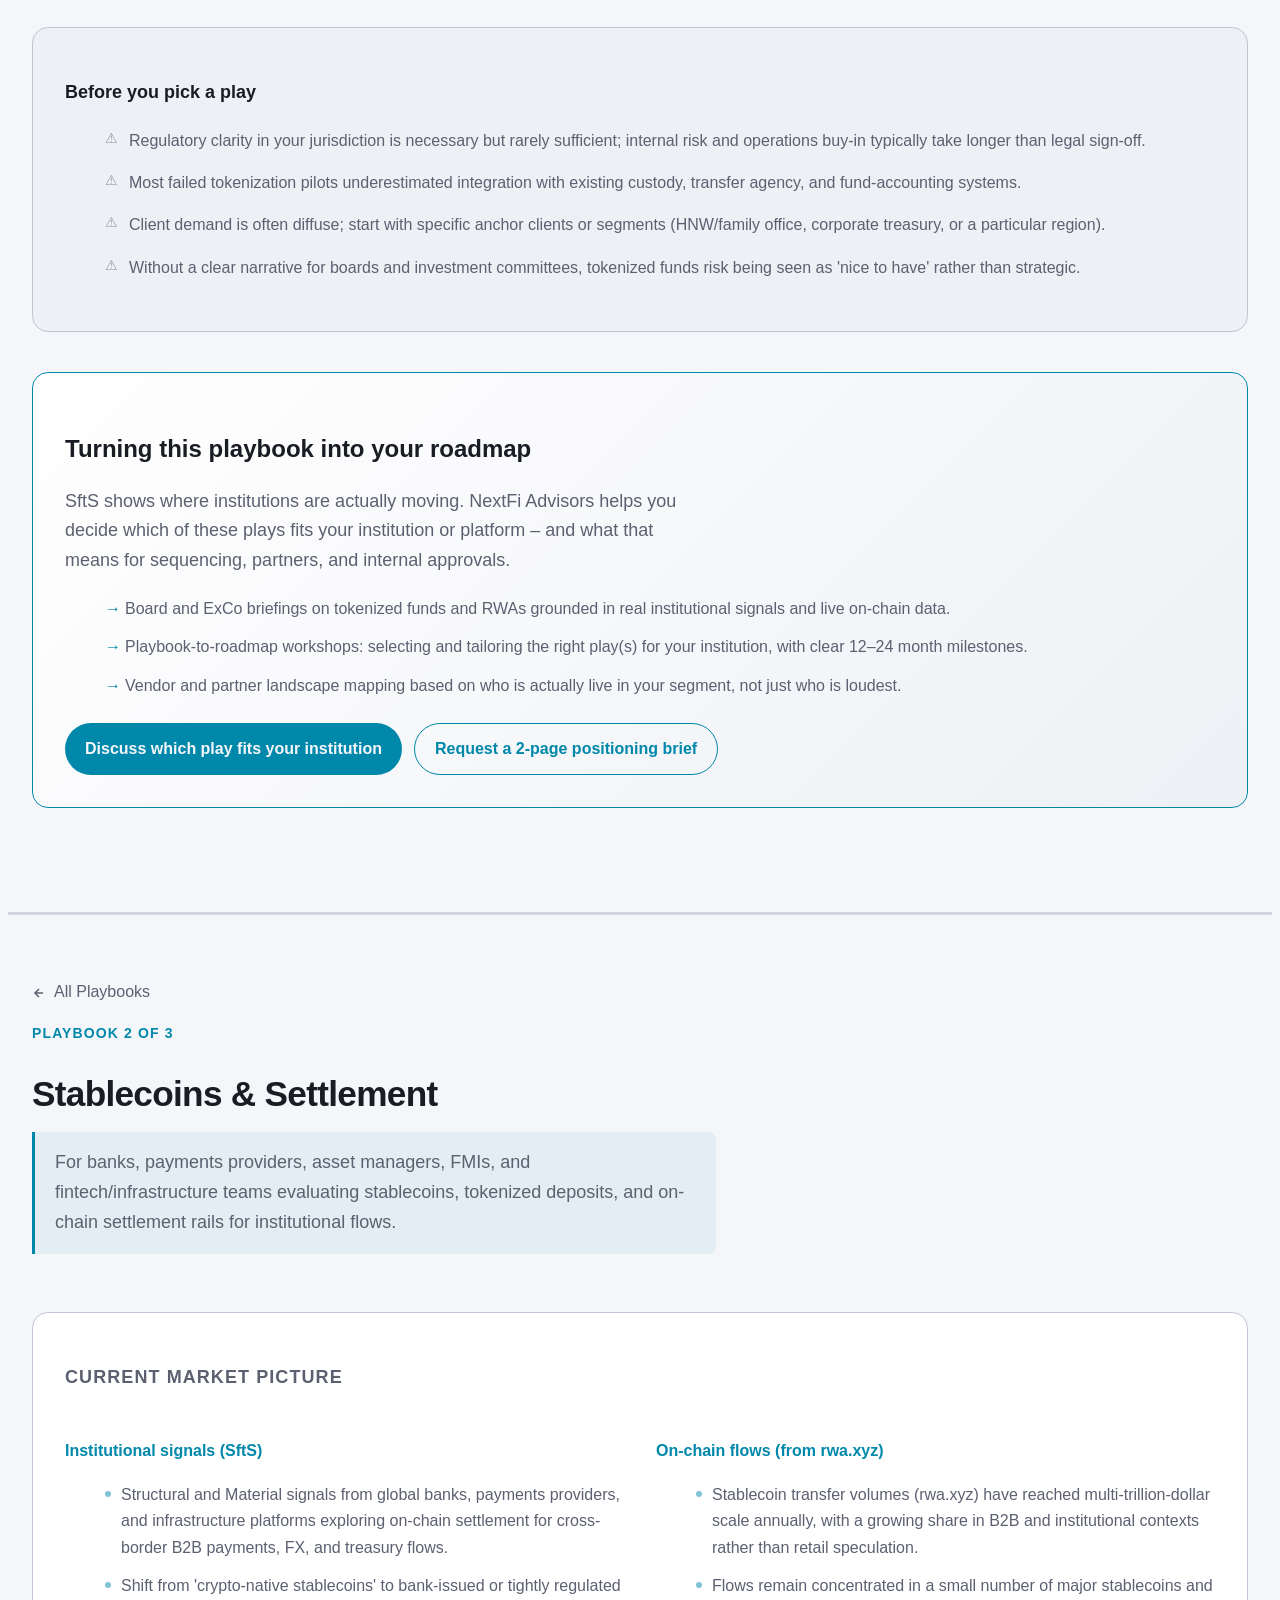
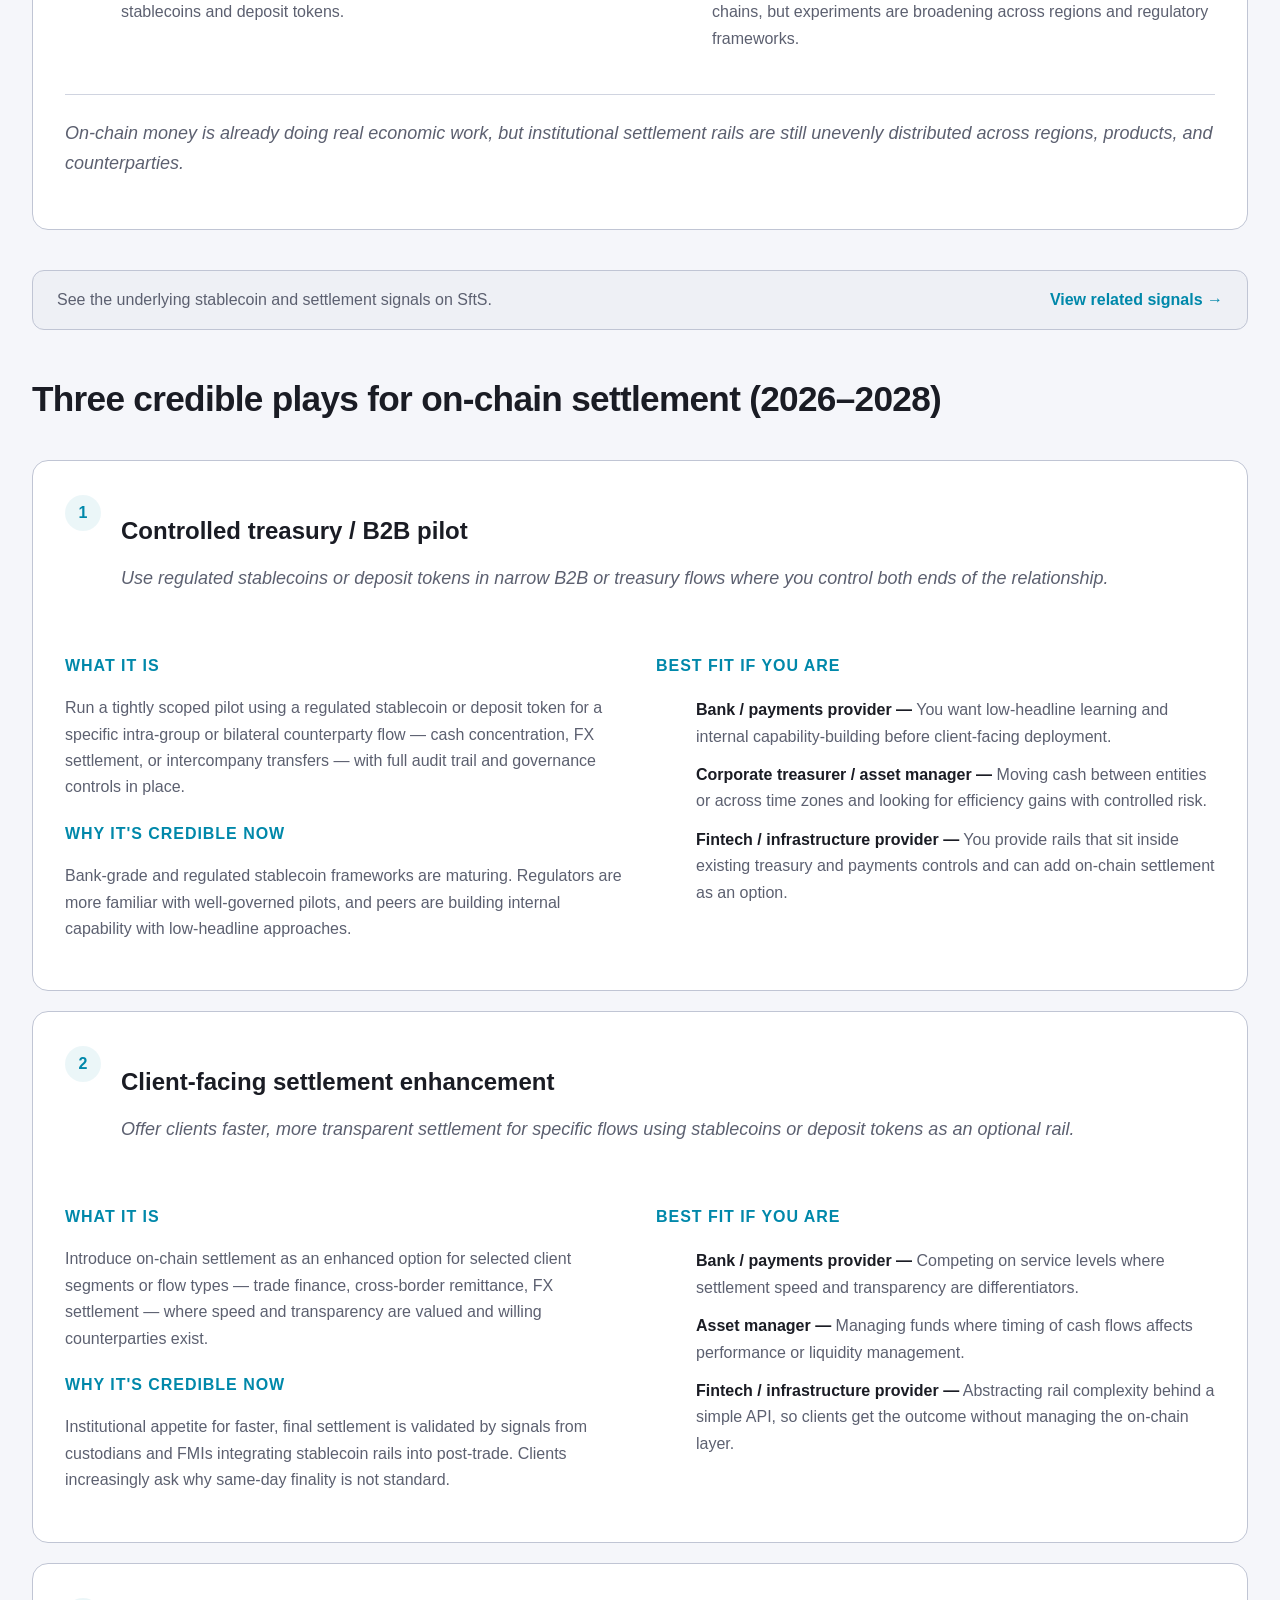
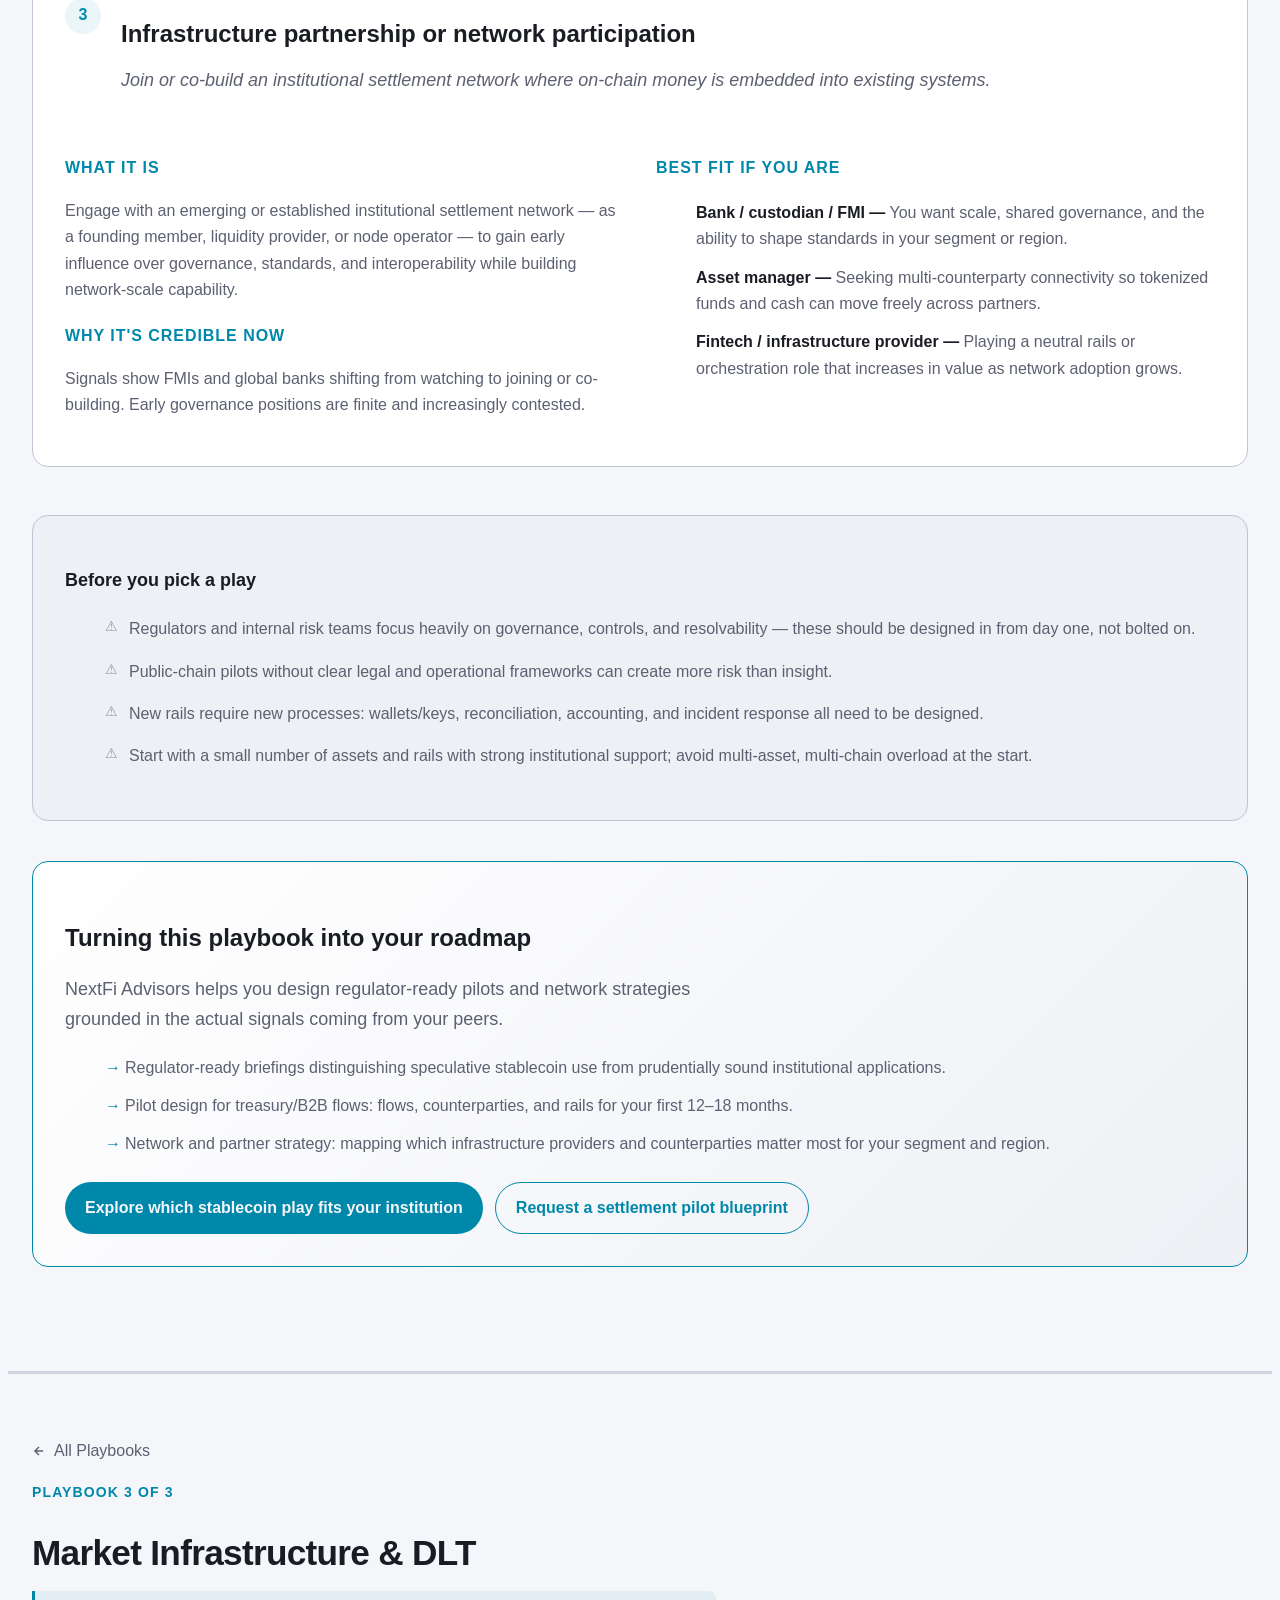
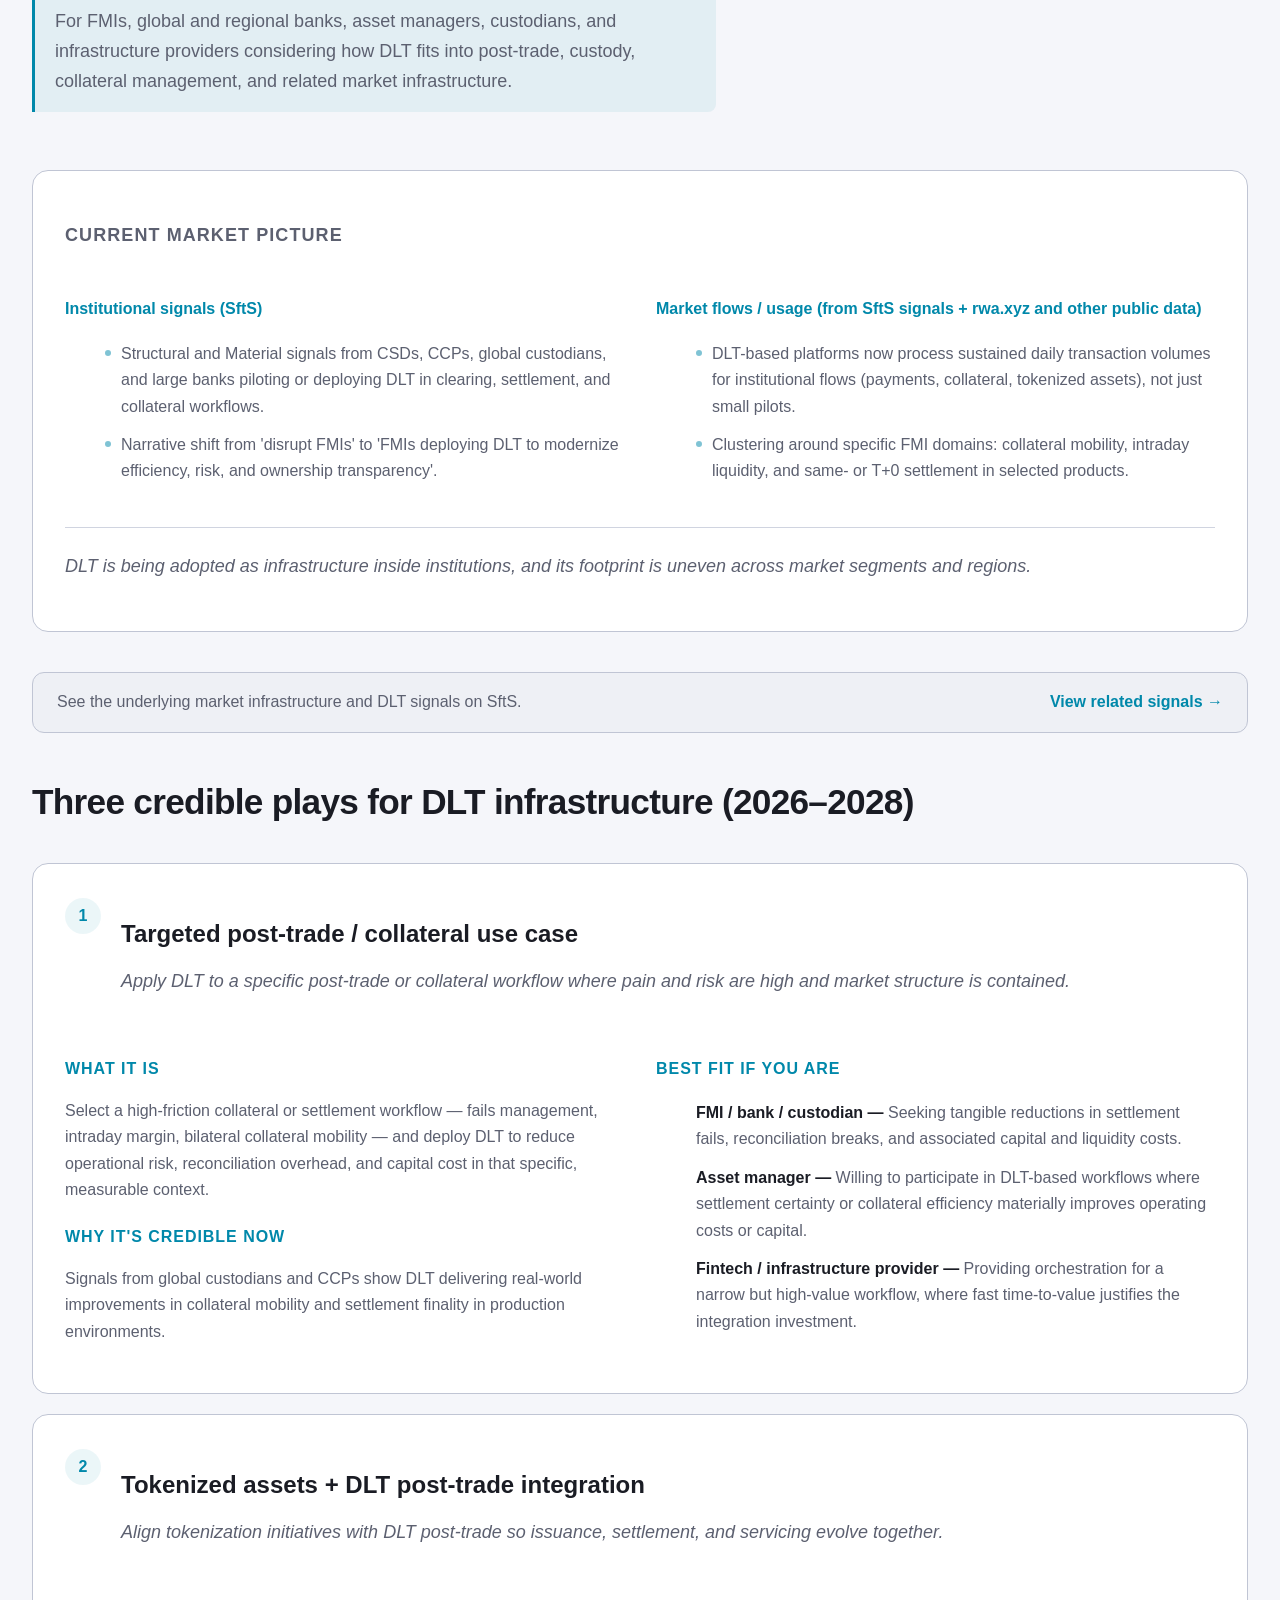
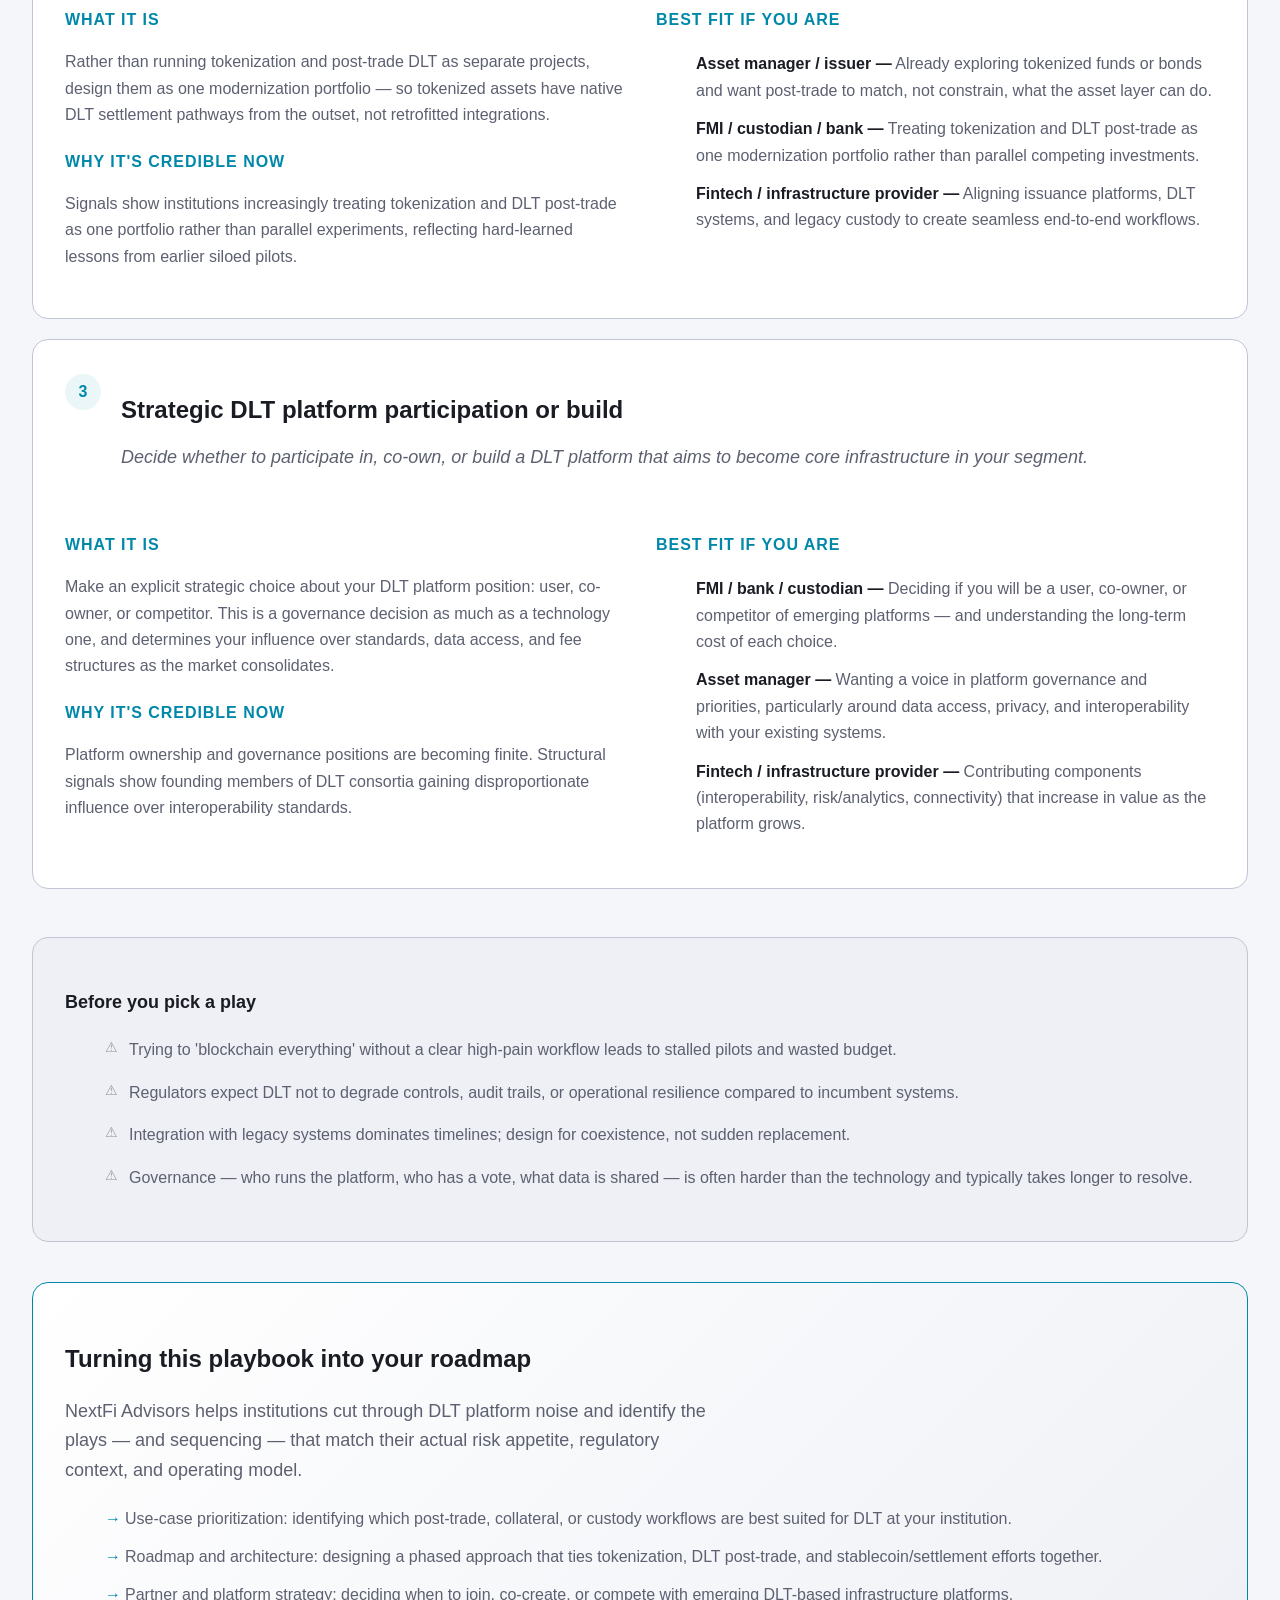
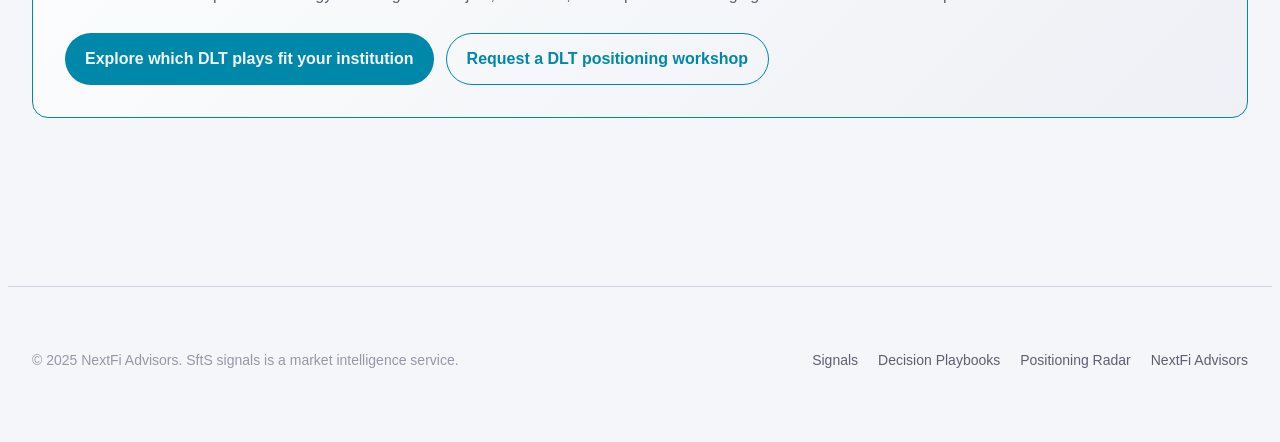
==== commit 8c433fb4: "Sync theme preference across pages" ====
--- a/decision-playbooks/index.html
+++ b/decision-playbooks/index.html
@@ -665,7 +665,7 @@
   'use strict';
 
   // Theme toggle
-  var stored = localStorage.getItem('theme') || 'dark';
+  var stored = localStorage.getItem('theme') || 'light';
   document.documentElement.setAttribute('data-theme', stored);
 
   document.querySelectorAll('[data-theme-toggle]').forEach(function(btn) {
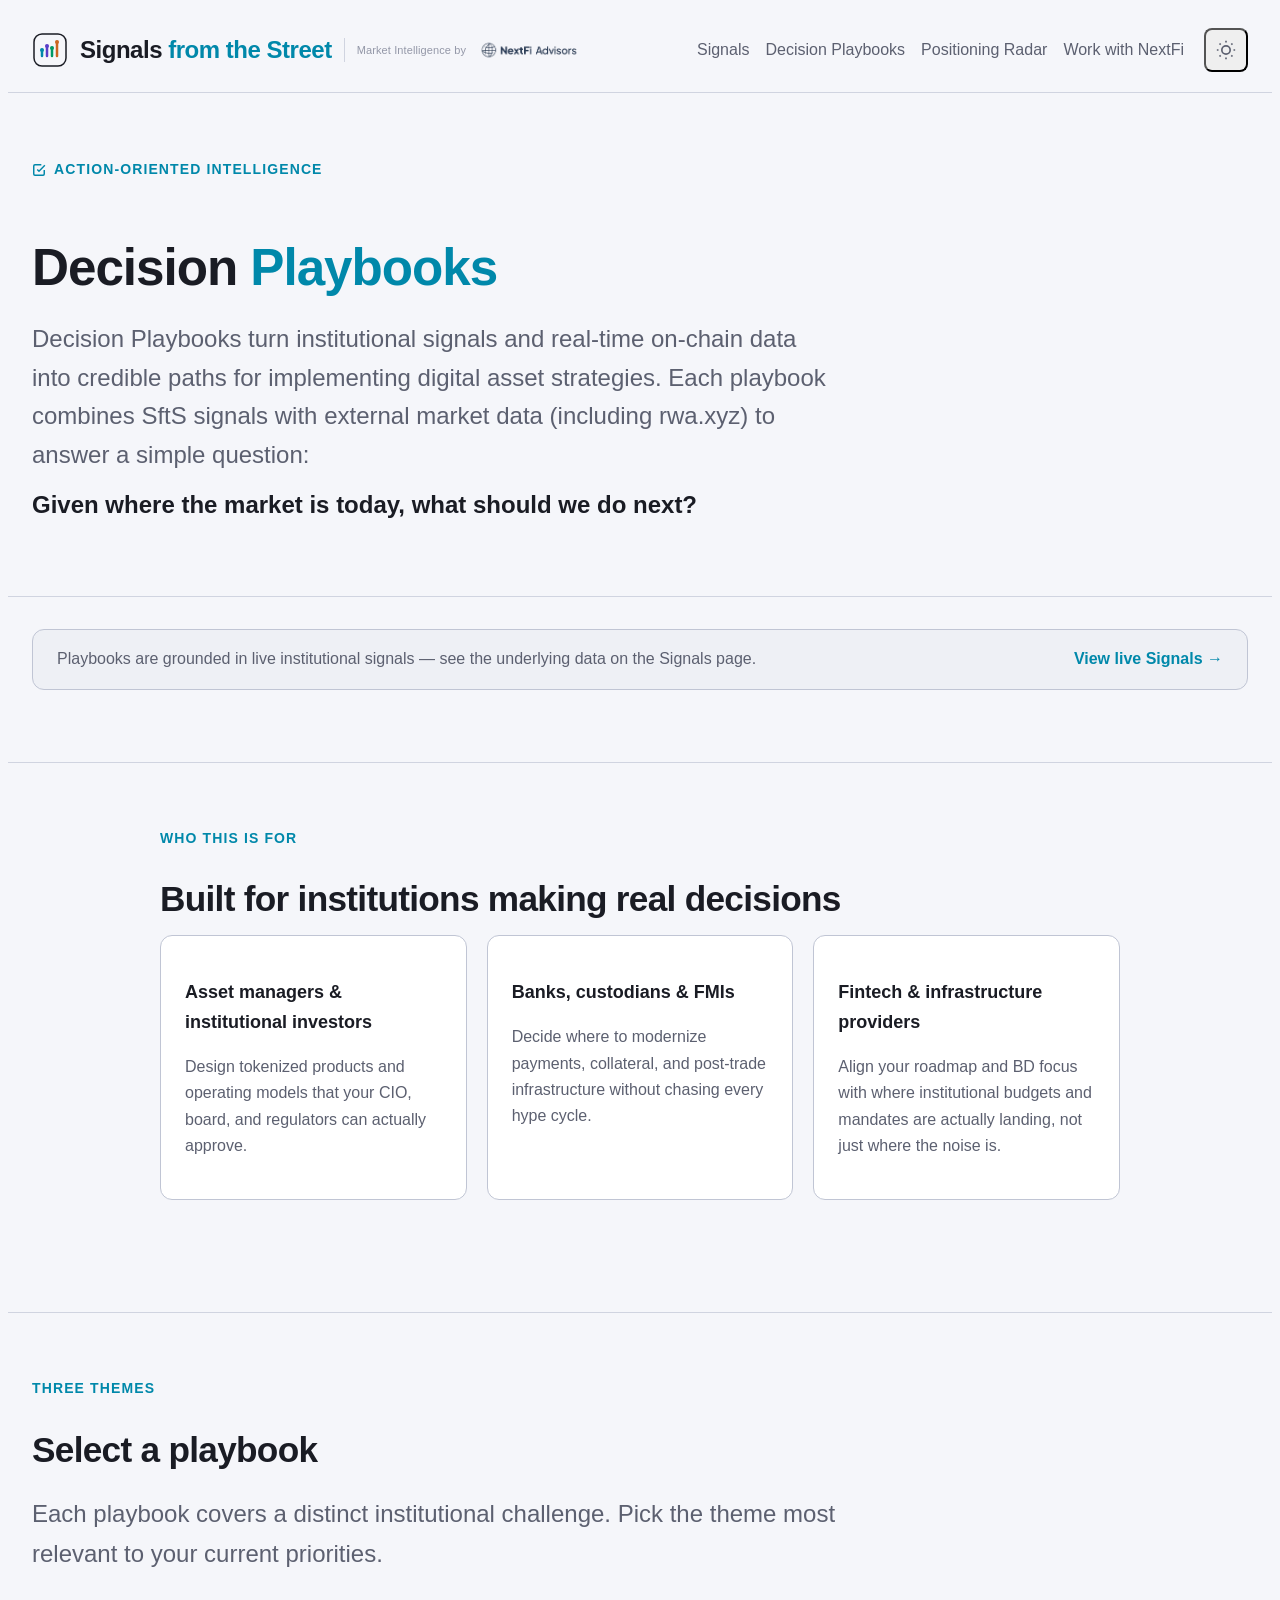
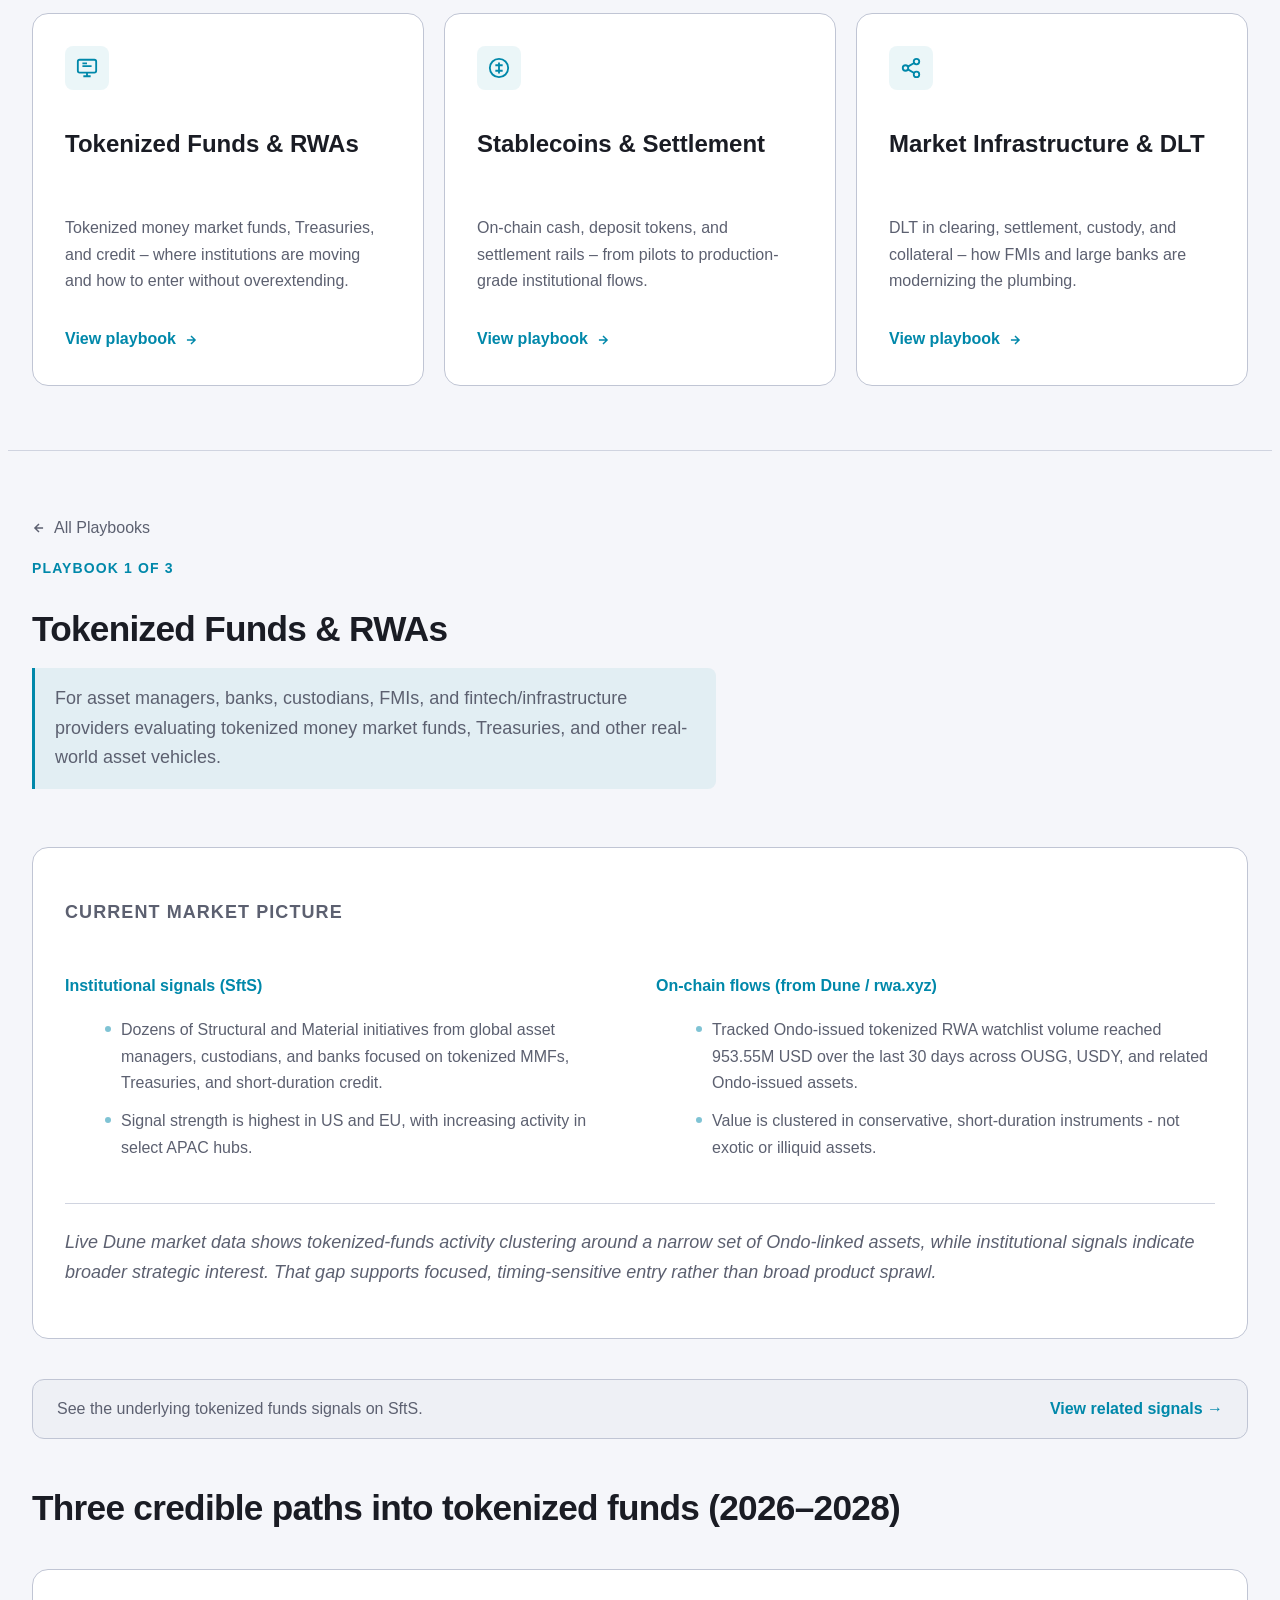
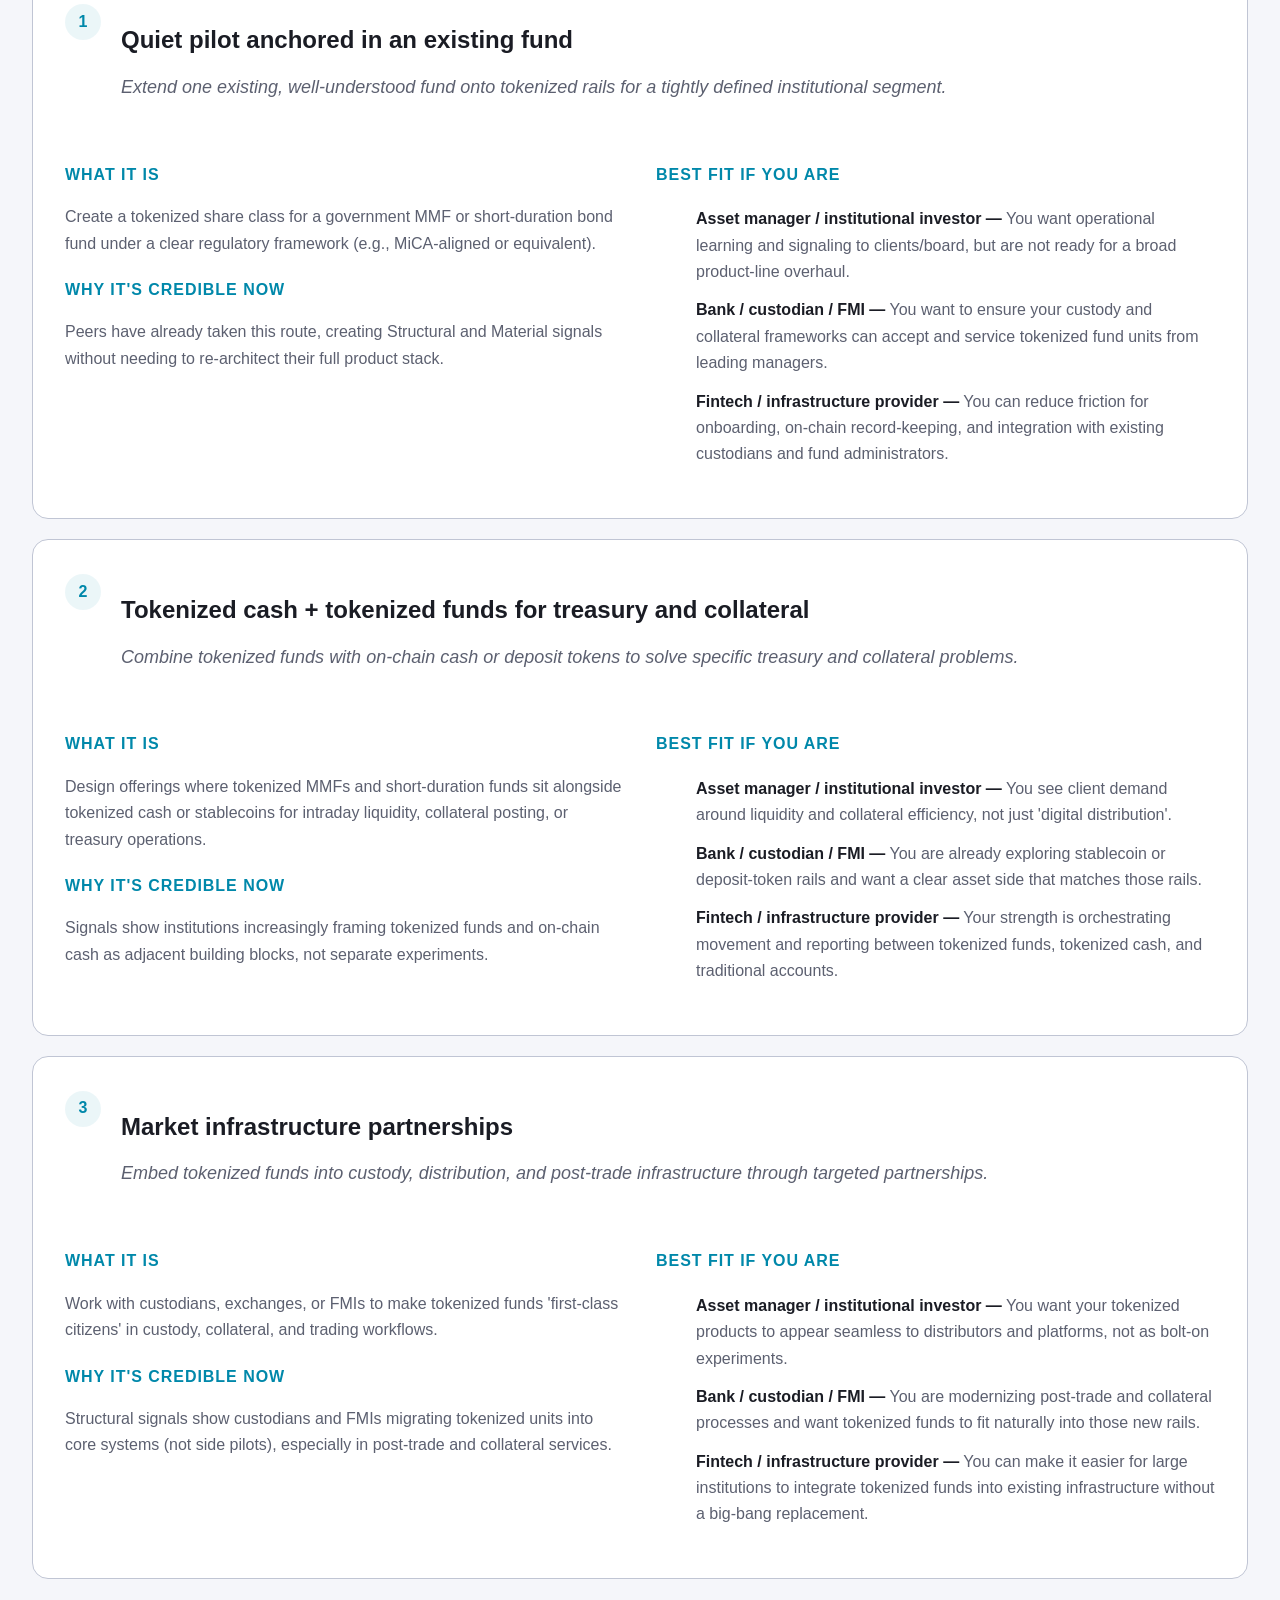
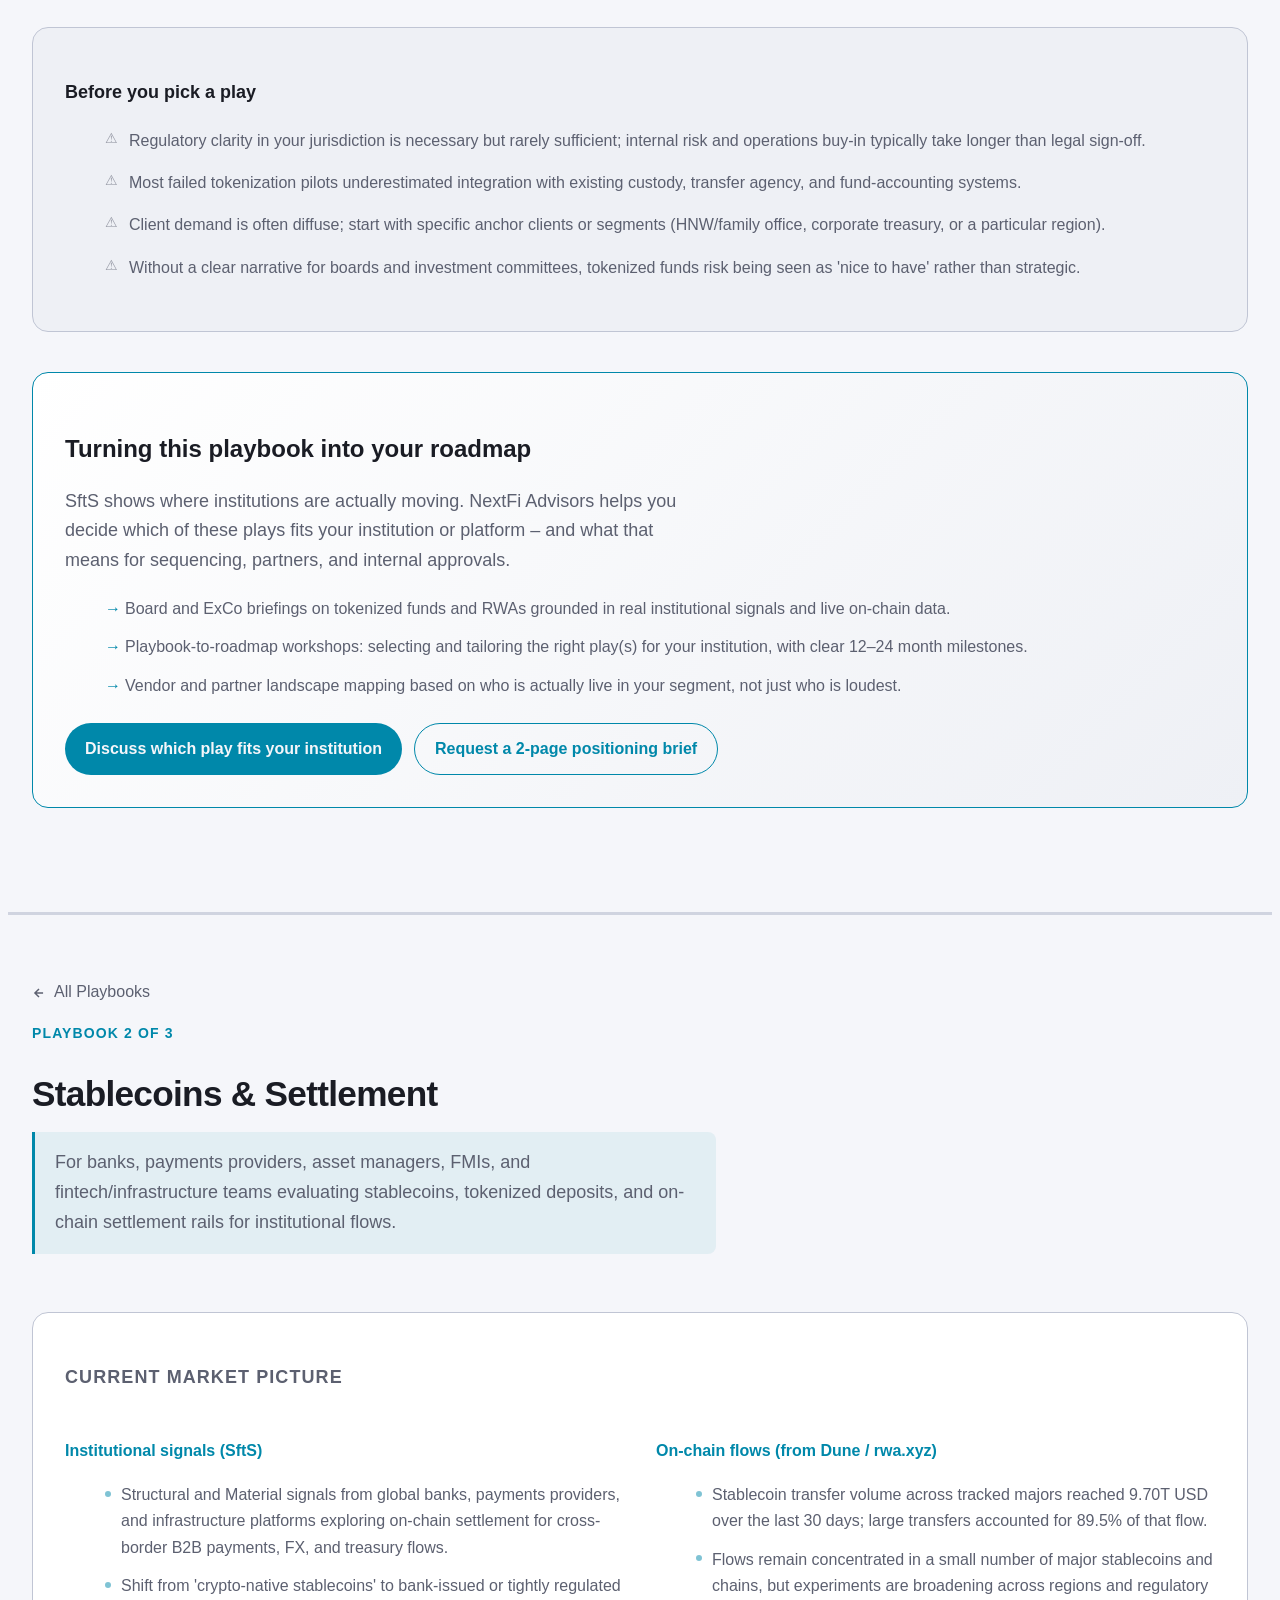
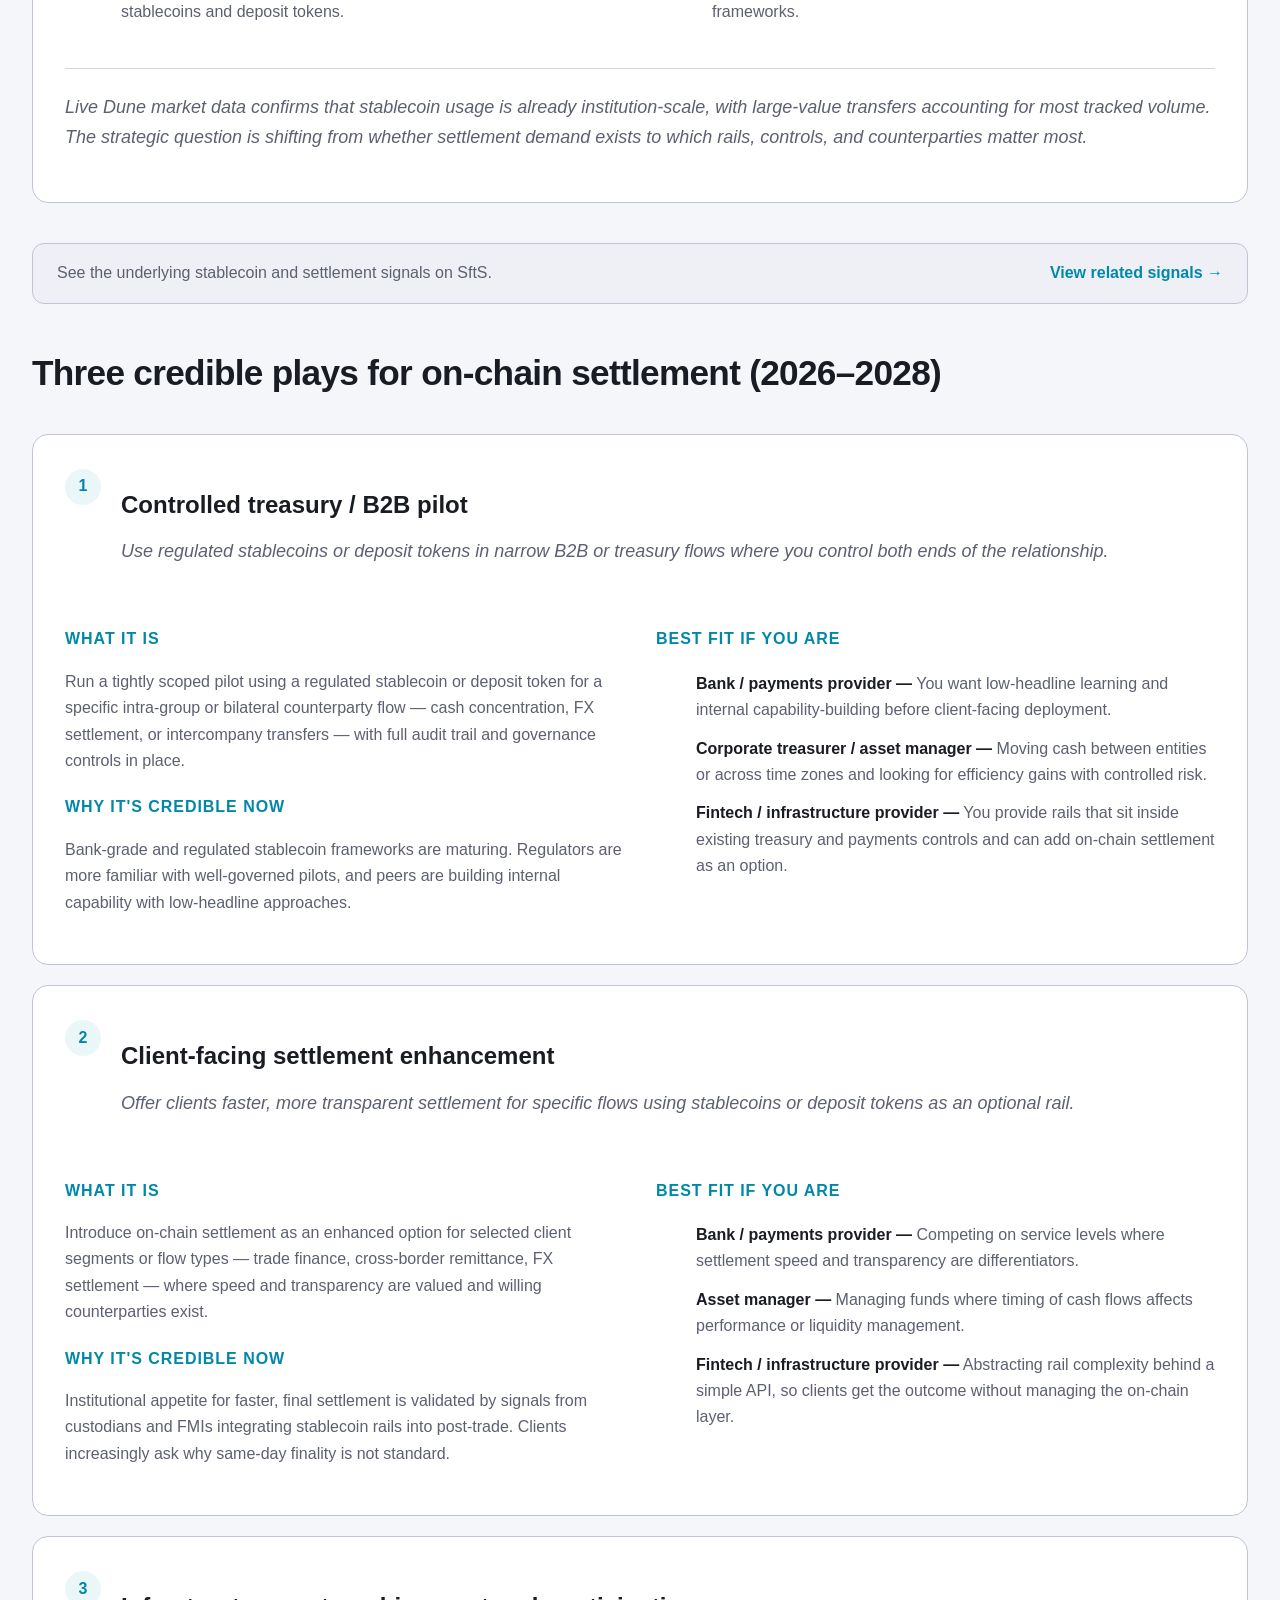
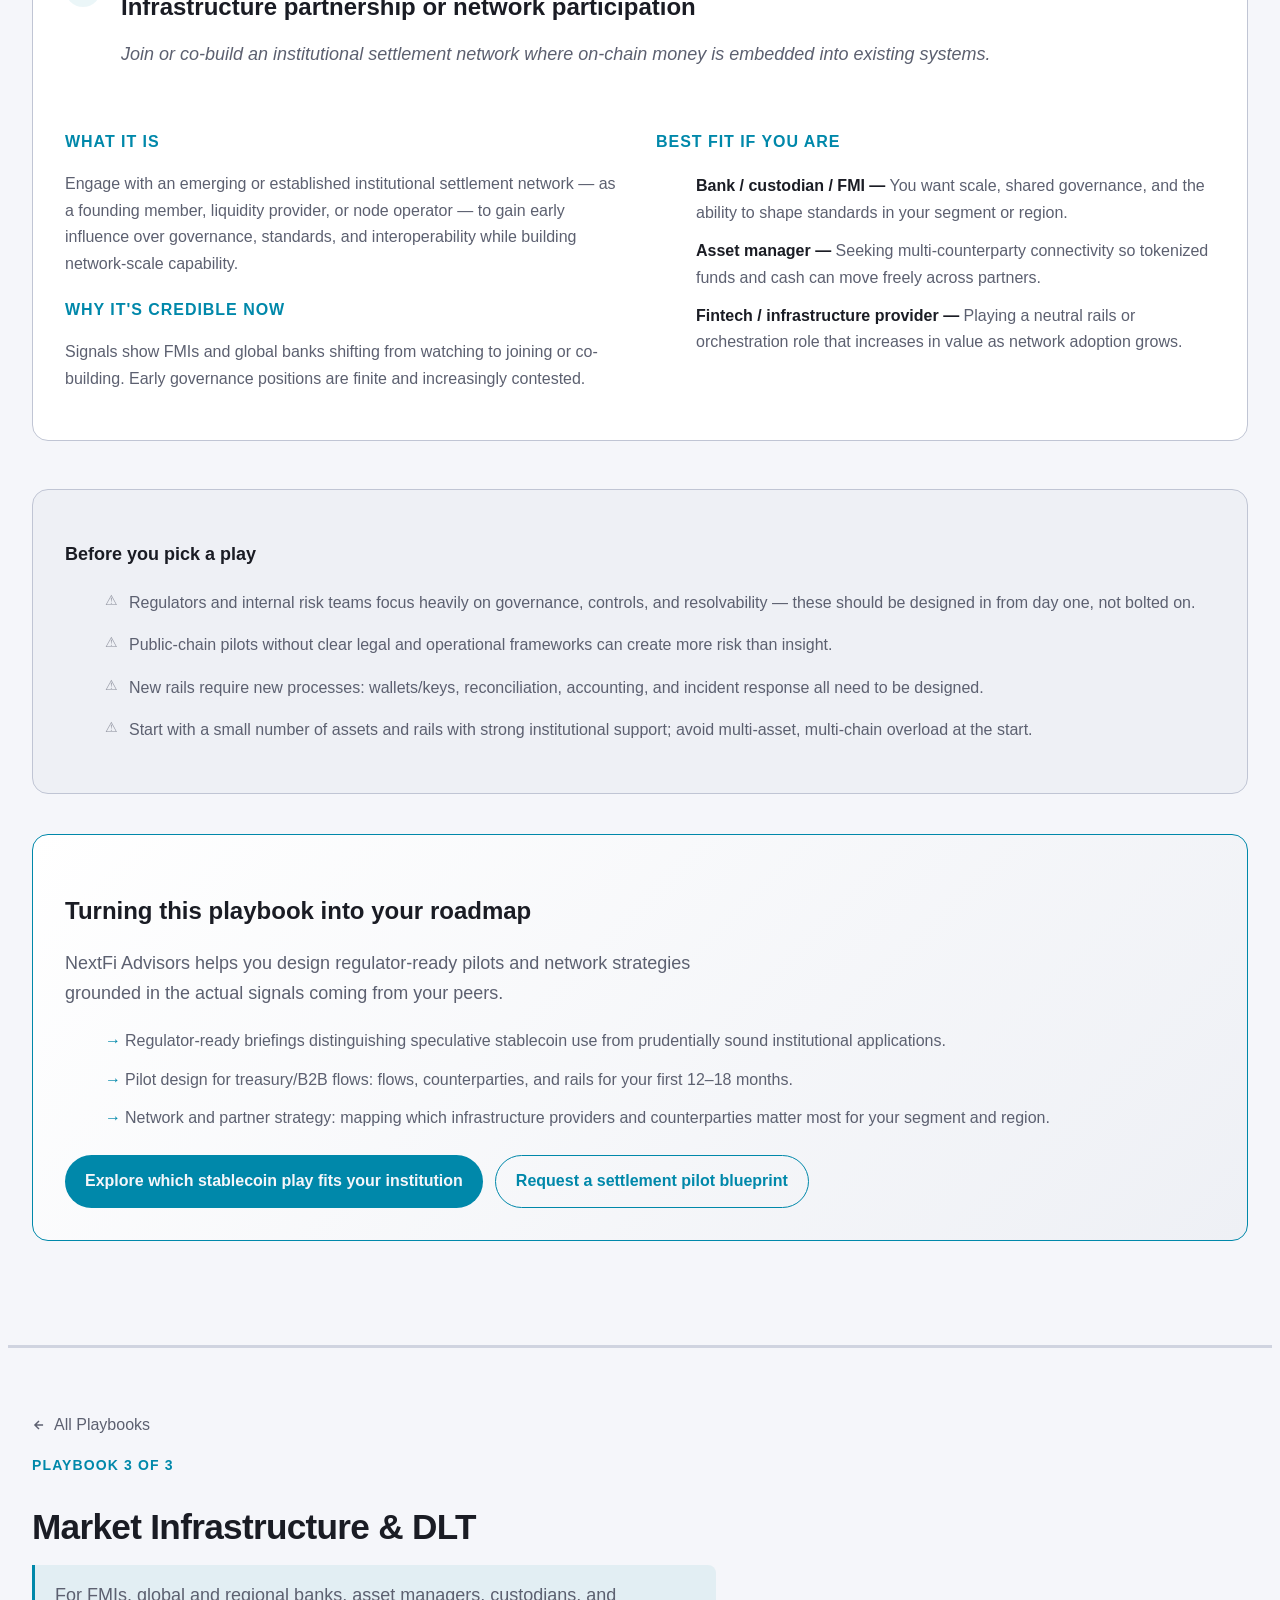
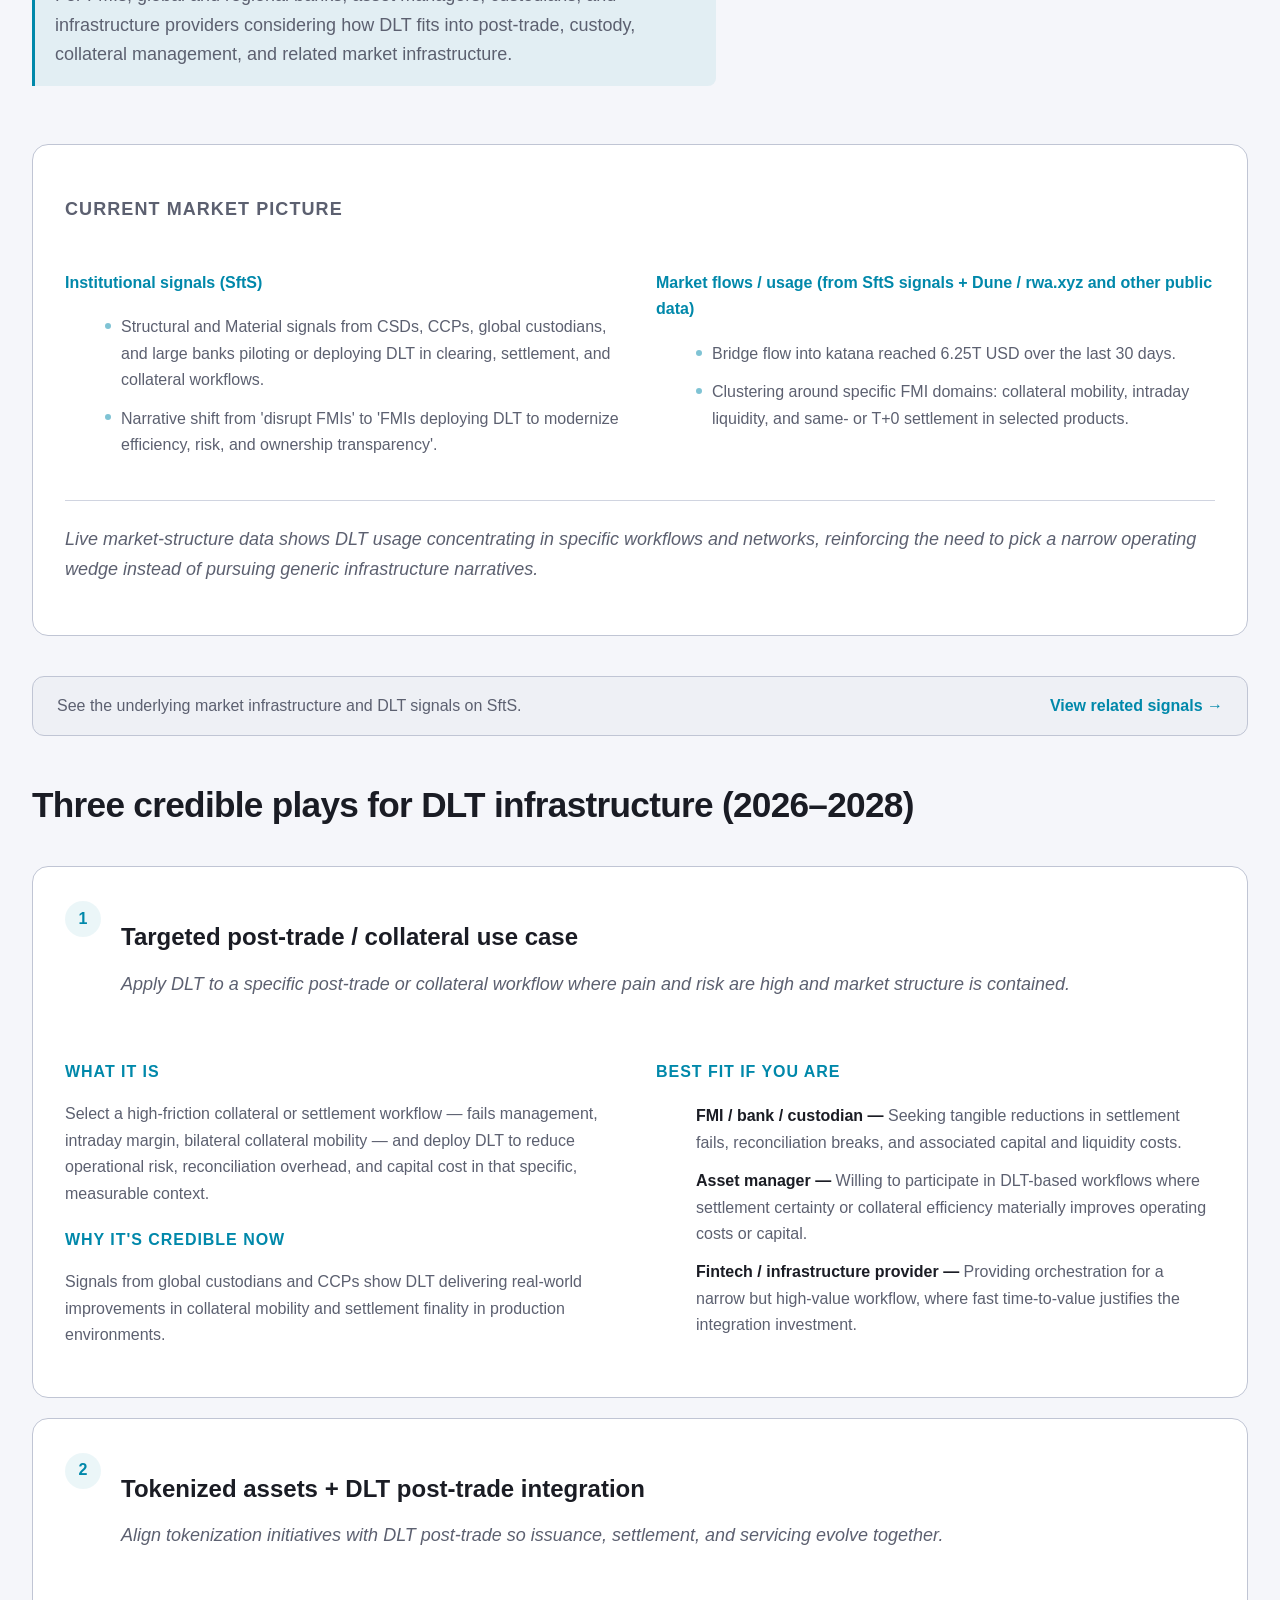
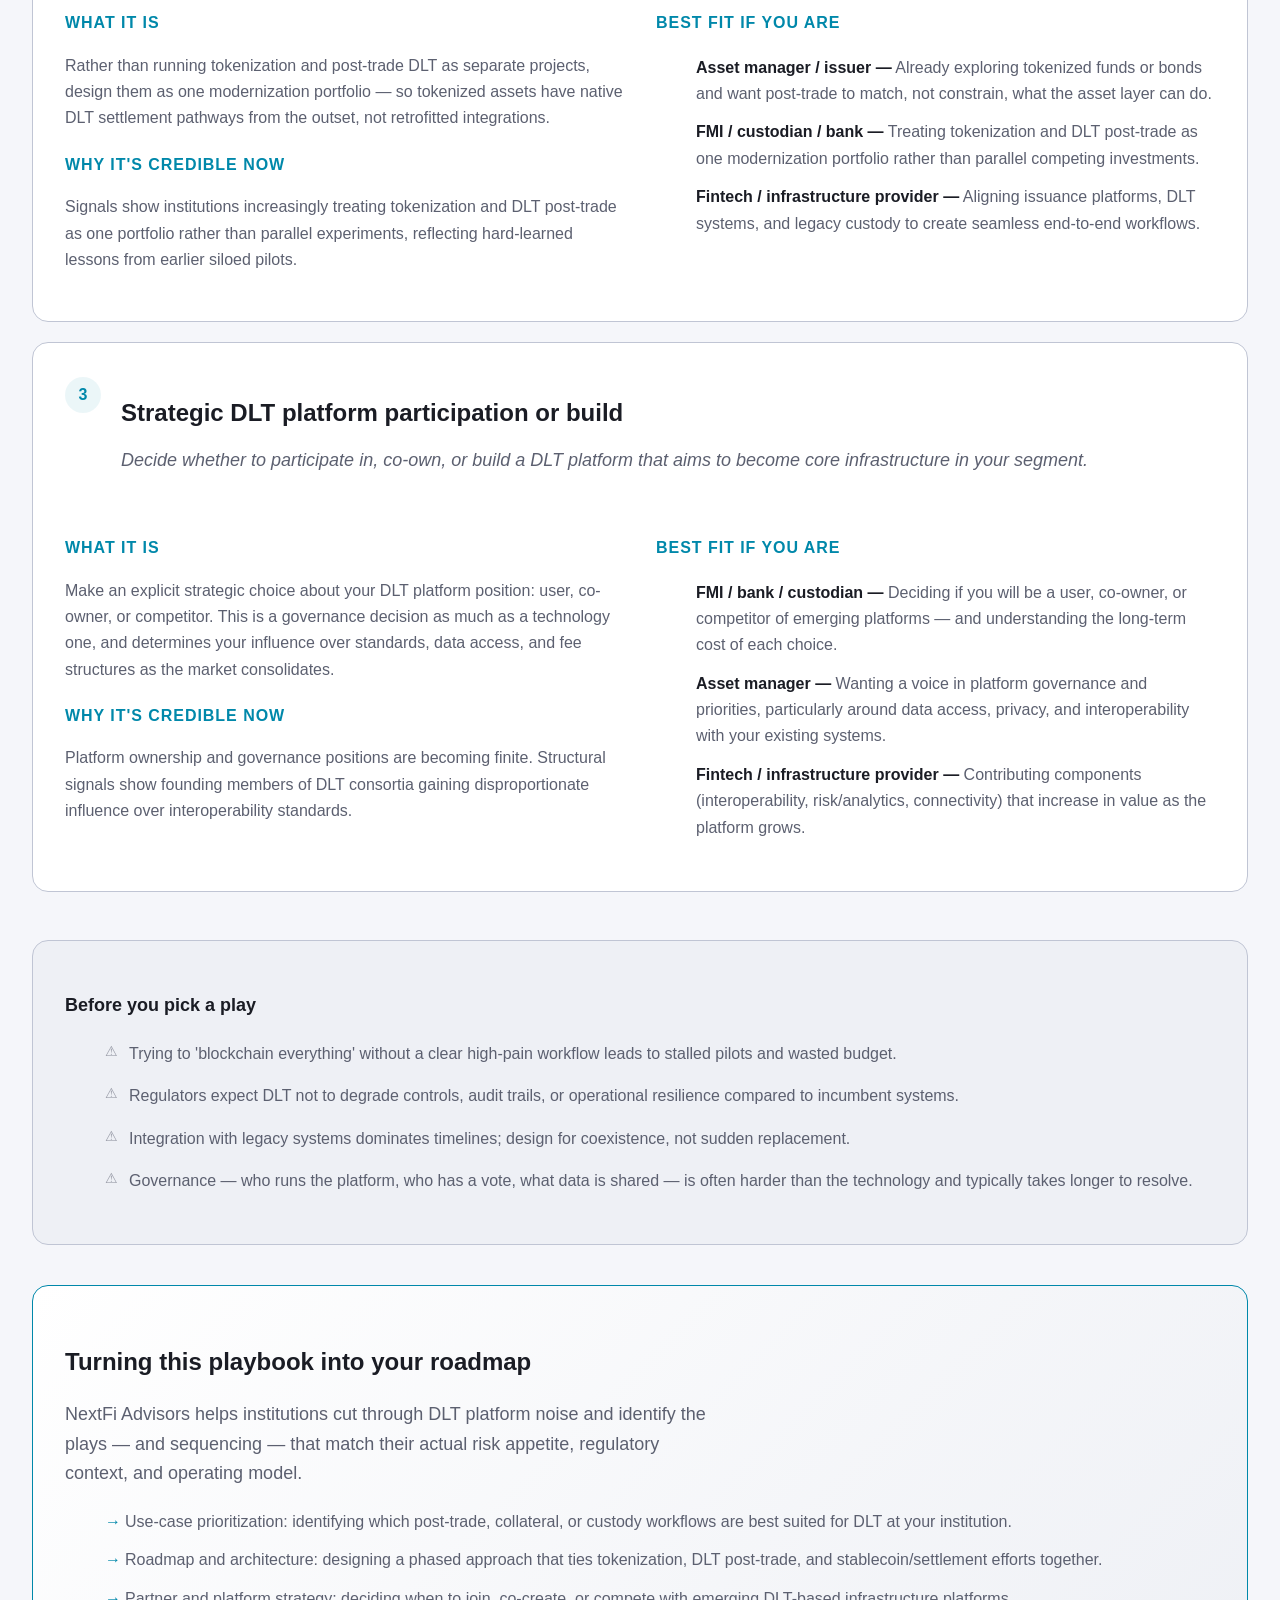
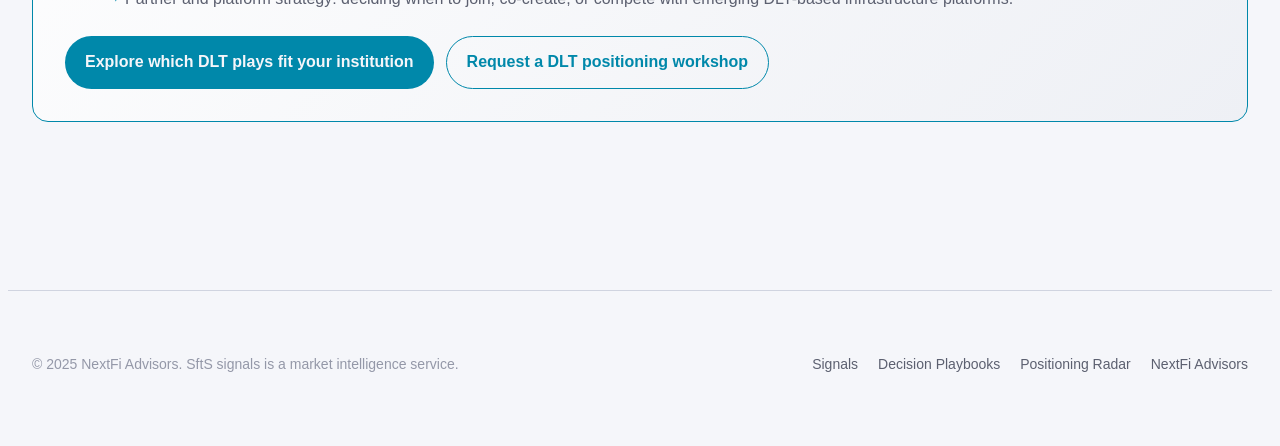
==== commit 3517fba7: "Add Dune market overlays and integrate live analytics context" ====
--- a/decision-playbooks/index.html
+++ b/decision-playbooks/index.html
@@ -82,7 +82,7 @@
     </div>
     <h1>Decision <span class="accent">Playbooks</span></h1>
     <p>
-      Decision Playbooks turn institutional signals and live on-chain data into 2–3 credible strategic paths for specific roles. Each playbook combines SftS signals with external market data (including rwa.xyz) to answer a simple question:
+      Decision Playbooks turn institutional signals and real-time on-chain data into credible paths for implementing digital asset strategies. Each playbook combines SftS signals with external market data (including rwa.xyz) to answer a simple question:
       <strong class="u-hero-question-strong">Given where the market is today, what should we do next?</strong>
     </p>
   </div>
@@ -192,10 +192,10 @@
           </ul>
         </div>
         <div class="snapshot-col">
-          <h4>On-chain flows (from rwa.xyz)</h4>
+          <h4>On-chain flows (from Dune / rwa.xyz)</h4>
           <ul>
-            <li>Tokenized Treasuries and MMF AUM (rwa.xyz) have grown from niche to multi-billion-dollar scale over the last 18–24 months, concentrated on a handful of platforms and chains.</li>
-            <li>Value is clustered in conservative, short-duration instruments – not exotic or illiquid assets.</li>
+            <li id="tf-market-bullet-1">Tokenized Treasuries and MMF AUM (rwa.xyz) have grown from niche to multi-billion-dollar scale over the last 18–24 months, concentrated on a handful of platforms and chains.</li>
+            <li id="tf-market-bullet-2">Value is clustered in conservative, short-duration instruments - not exotic or illiquid assets.</li>
           </ul>
         </div>
       </div>
@@ -353,10 +353,10 @@
           </ul>
         </div>
         <div class="snapshot-col">
-          <h4>On-chain flows (from rwa.xyz)</h4>
+          <h4>On-chain flows (from Dune / rwa.xyz)</h4>
           <ul>
-            <li>Stablecoin transfer volumes (rwa.xyz) have reached multi-trillion-dollar scale annually, with a growing share in B2B and institutional contexts rather than retail speculation.</li>
-            <li>Flows remain concentrated in a small number of major stablecoins and chains, but experiments are broadening across regions and regulatory frameworks.</li>
+            <li id="sc-market-bullet-1">Stablecoin transfer volumes (rwa.xyz) have reached multi-trillion-dollar scale annually, with a growing share in B2B and institutional contexts rather than retail speculation.</li>
+            <li id="sc-market-bullet-2">Flows remain concentrated in a small number of major stablecoins and chains, but experiments are broadening across regions and regulatory frameworks.</li>
           </ul>
         </div>
       </div>
@@ -514,10 +514,10 @@
           </ul>
         </div>
         <div class="snapshot-col">
-          <h4>Market flows / usage (from SftS signals + rwa.xyz and other public data)</h4>
+          <h4>Market flows / usage (from SftS signals + Dune / rwa.xyz and other public data)</h4>
           <ul>
-            <li>DLT-based platforms now process sustained daily transaction volumes for institutional flows (payments, collateral, tokenized assets), not just small pilots.</li>
-            <li>Clustering around specific FMI domains: collateral mobility, intraday liquidity, and same- or T+0 settlement in selected products.</li>
+            <li id="dlt-market-bullet-1">DLT-based platforms now process sustained daily transaction volumes for institutional flows (payments, collateral, tokenized assets), not just small pilots.</li>
+            <li id="dlt-market-bullet-2">Clustering around specific FMI domains: collateral mobility, intraday liquidity, and same- or T+0 settlement in selected products.</li>
           </ul>
         </div>
       </div>
@@ -685,6 +685,133 @@
       nav.classList.toggle('header-nav--open');
     });
   }
+
+  var MARKET_OVERLAY_URL = '../market_overlay.json';
+  var PLAYBOOK_OVERLAY_TARGETS = {
+    tokenizedFunds: ['tf-market-bullet-1', 'tf-market-bullet-2'],
+    stablecoins: ['sc-market-bullet-1', 'sc-market-bullet-2'],
+    dlt: ['dlt-market-bullet-1', 'dlt-market-bullet-2']
+  };
+
+  function normalizeOverlayList(data) {
+    if (Array.isArray(data)) { return data; }
+    if (data && Array.isArray(data.overlays)) { return data.overlays; }
+    return [];
+  }
+
+  function parseOverlayDate(value) {
+    var parsed = value ? new Date(value) : null;
+    return parsed && !isNaN(parsed.getTime()) ? parsed.getTime() : 0;
+  }
+
+  function formatOverlayValue(value, unit) {
+    var numeric = typeof value === 'number' ? value : Number(value);
+    if (!isFinite(numeric)) { return String(value || ''); }
+    var absValue = Math.abs(numeric);
+    var suffix = '';
+    if (absValue >= 1e12) {
+      numeric = numeric / 1e12;
+      suffix = 'T';
+    } else if (absValue >= 1e9) {
+      numeric = numeric / 1e9;
+      suffix = 'B';
+    } else if (absValue >= 1e6) {
+      numeric = numeric / 1e6;
+      suffix = 'M';
+    } else if (absValue >= 1e3) {
+      numeric = numeric / 1e3;
+      suffix = 'K';
+    }
+    if (unit === 'usd') {
+      return '$' + (suffix ? numeric.toFixed(2) : Math.round(numeric).toLocaleString()) + suffix;
+    }
+    if (unit === 'pct') {
+      return numeric.toFixed(1) + '%';
+    }
+    return suffix ? numeric.toFixed(2) + suffix : Math.round(numeric).toLocaleString();
+  }
+
+  function formatOverlayChange(value) {
+    if (typeof value !== 'number' || !isFinite(value)) { return ''; }
+    var pct = Math.abs(value) <= 1 ? value * 100 : value;
+    var prefix = pct > 0 ? '+' : '';
+    return prefix + pct.toFixed(1) + '%';
+  }
+
+  function buildFallbackOverlaySummary(entry) {
+    if (!entry) { return ''; }
+    var summary = entry.metric_label || 'Market metric';
+    if (entry.value !== null && entry.value !== undefined && entry.value !== '') {
+      summary += ' is ' + formatOverlayValue(entry.value, entry.unit);
+    }
+    if (typeof entry.change_30d === 'number' && isFinite(entry.change_30d)) {
+      summary += ' (' + formatOverlayChange(entry.change_30d) + ' over 30 days)';
+    }
+    return summary + '.';
+  }
+
+  function getOverlayEntries(overlays, themeKey) {
+    return overlays
+      .filter(function(entry) { return entry && entry.theme === themeKey; })
+      .sort(function(a, b) { return parseOverlayDate(b.as_of) - parseOverlayDate(a.as_of); })
+      .slice(0, 2);
+  }
+
+  function getPlaybookSummary(themeKey, overlays) {
+    var entries = getOverlayEntries(overlays, themeKey);
+    if (!entries.length) { return ''; }
+
+    if (themeKey === 'tokenizedFunds') {
+      return 'Live Dune market data shows tokenized-funds activity clustering around a narrow set of Ondo-linked assets, while institutional signals indicate broader strategic interest. That gap supports focused, timing-sensitive entry rather than broad product sprawl.';
+    }
+    if (themeKey === 'stablecoins') {
+      return 'Live Dune market data confirms that stablecoin usage is already institution-scale, with large-value transfers accounting for most tracked volume. The strategic question is shifting from whether settlement demand exists to which rails, controls, and counterparties matter most.';
+    }
+    return 'Live market-structure data shows DLT usage concentrating in specific workflows and networks, reinforcing the need to pick a narrow operating wedge instead of pursuing generic infrastructure narratives.';
+  }
+
+  function applyPlaybookOverlay(overlays) {
+    Object.keys(PLAYBOOK_OVERLAY_TARGETS).forEach(function(themeKey) {
+      var targets = PLAYBOOK_OVERLAY_TARGETS[themeKey];
+      var entries = getOverlayEntries(overlays, themeKey);
+      targets.forEach(function(targetId, index) {
+        var target = document.getElementById(targetId);
+        if (!target || !entries[index]) { return; }
+        target.textContent = entries[index].summary || buildFallbackOverlaySummary(entries[index]);
+      });
+    });
+
+    var tokenizedSummary = document.querySelector('#tokenized-funds .snapshot-summary');
+    if (tokenizedSummary) {
+      var tokenizedText = getPlaybookSummary('tokenizedFunds', overlays);
+      if (tokenizedText) { tokenizedSummary.textContent = tokenizedText; }
+    }
+
+    var stablecoinSummary = document.querySelector('#stablecoins .snapshot-summary');
+    if (stablecoinSummary) {
+      var stablecoinText = getPlaybookSummary('stablecoins', overlays);
+      if (stablecoinText) { stablecoinSummary.textContent = stablecoinText; }
+    }
+
+    var dltSummary = document.querySelector('#dlt-infrastructure .snapshot-summary');
+    if (dltSummary) {
+      var dltText = getPlaybookSummary('dlt', overlays);
+      if (dltText) { dltSummary.textContent = dltText; }
+    }
+  }
+
+  fetch(MARKET_OVERLAY_URL)
+    .then(function(response) {
+      if (!response.ok) { return null; }
+      return response.json();
+    })
+    .then(function(data) {
+      if (!data) { return; }
+      applyPlaybookOverlay(normalizeOverlayList(data));
+    })
+    .catch(function() {
+      // Overlay data is optional; keep static copy if unavailable.
+    });
 })();
 </script>
 
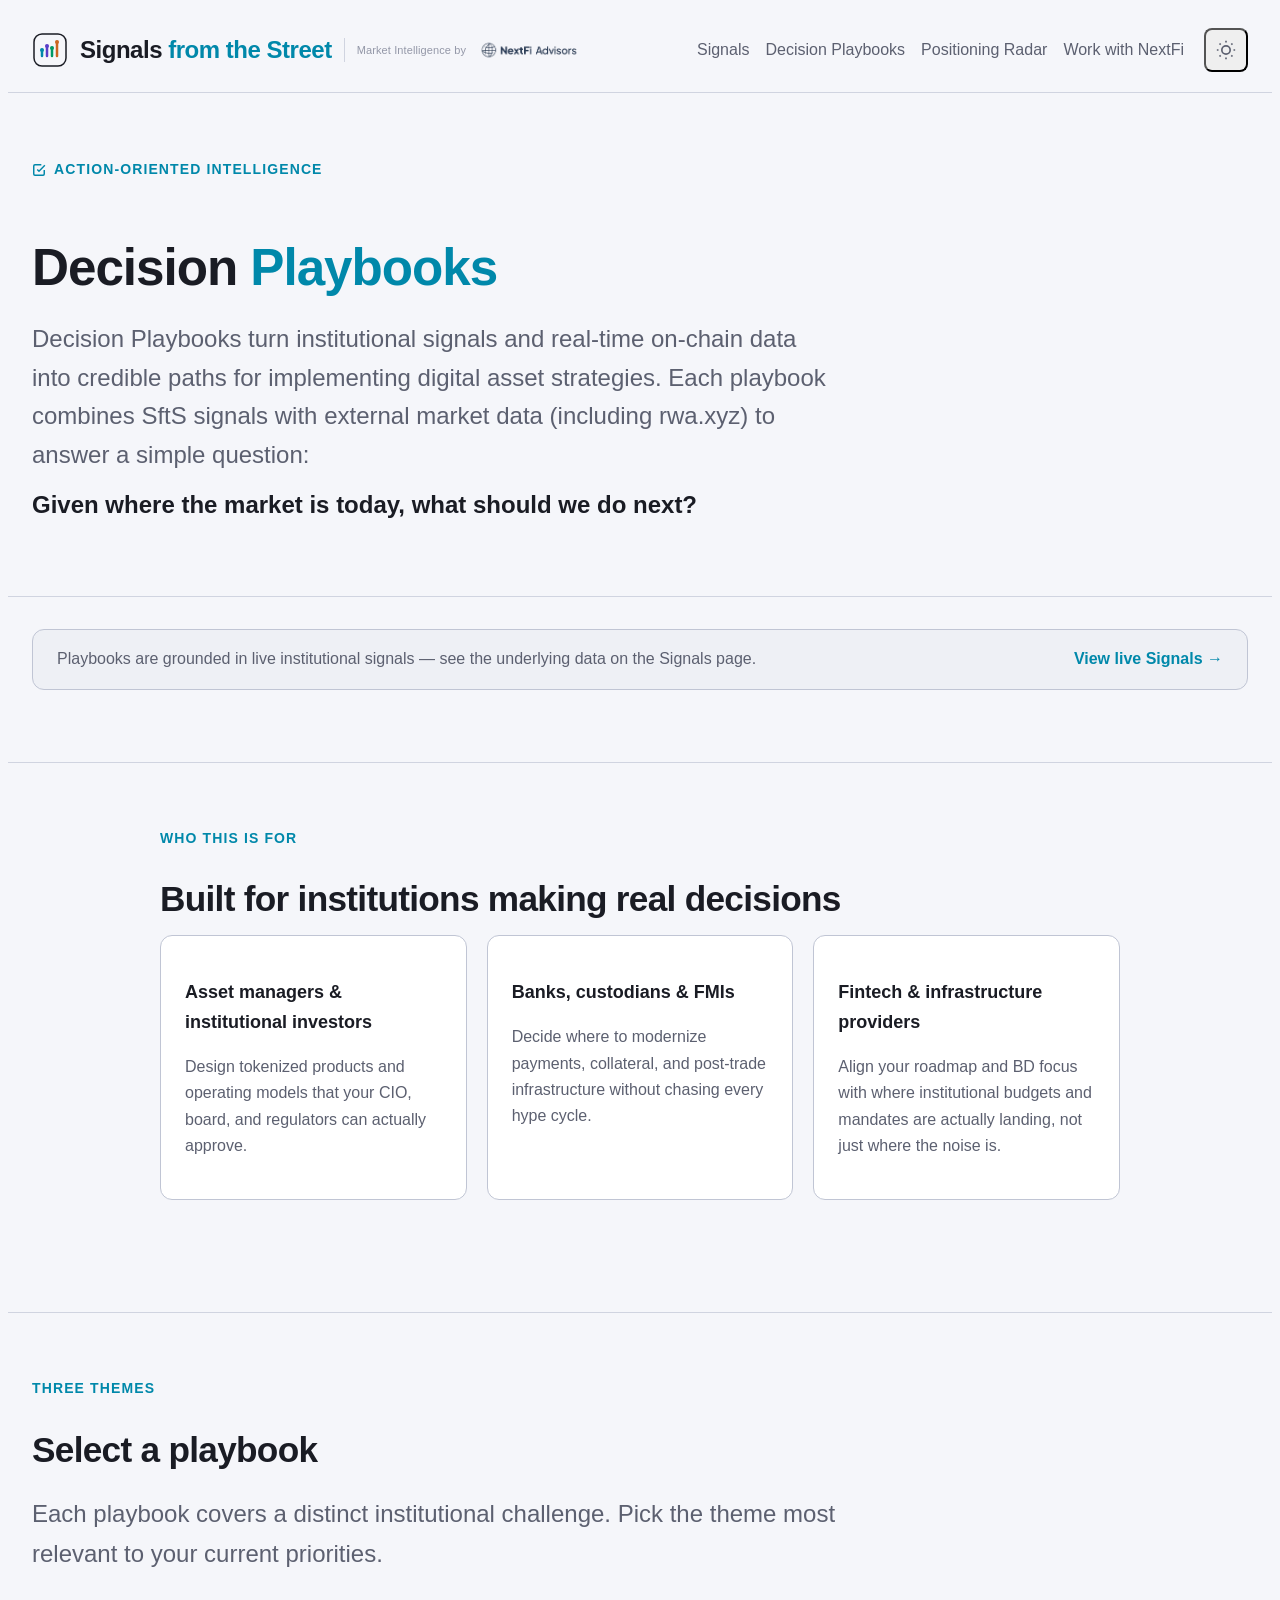
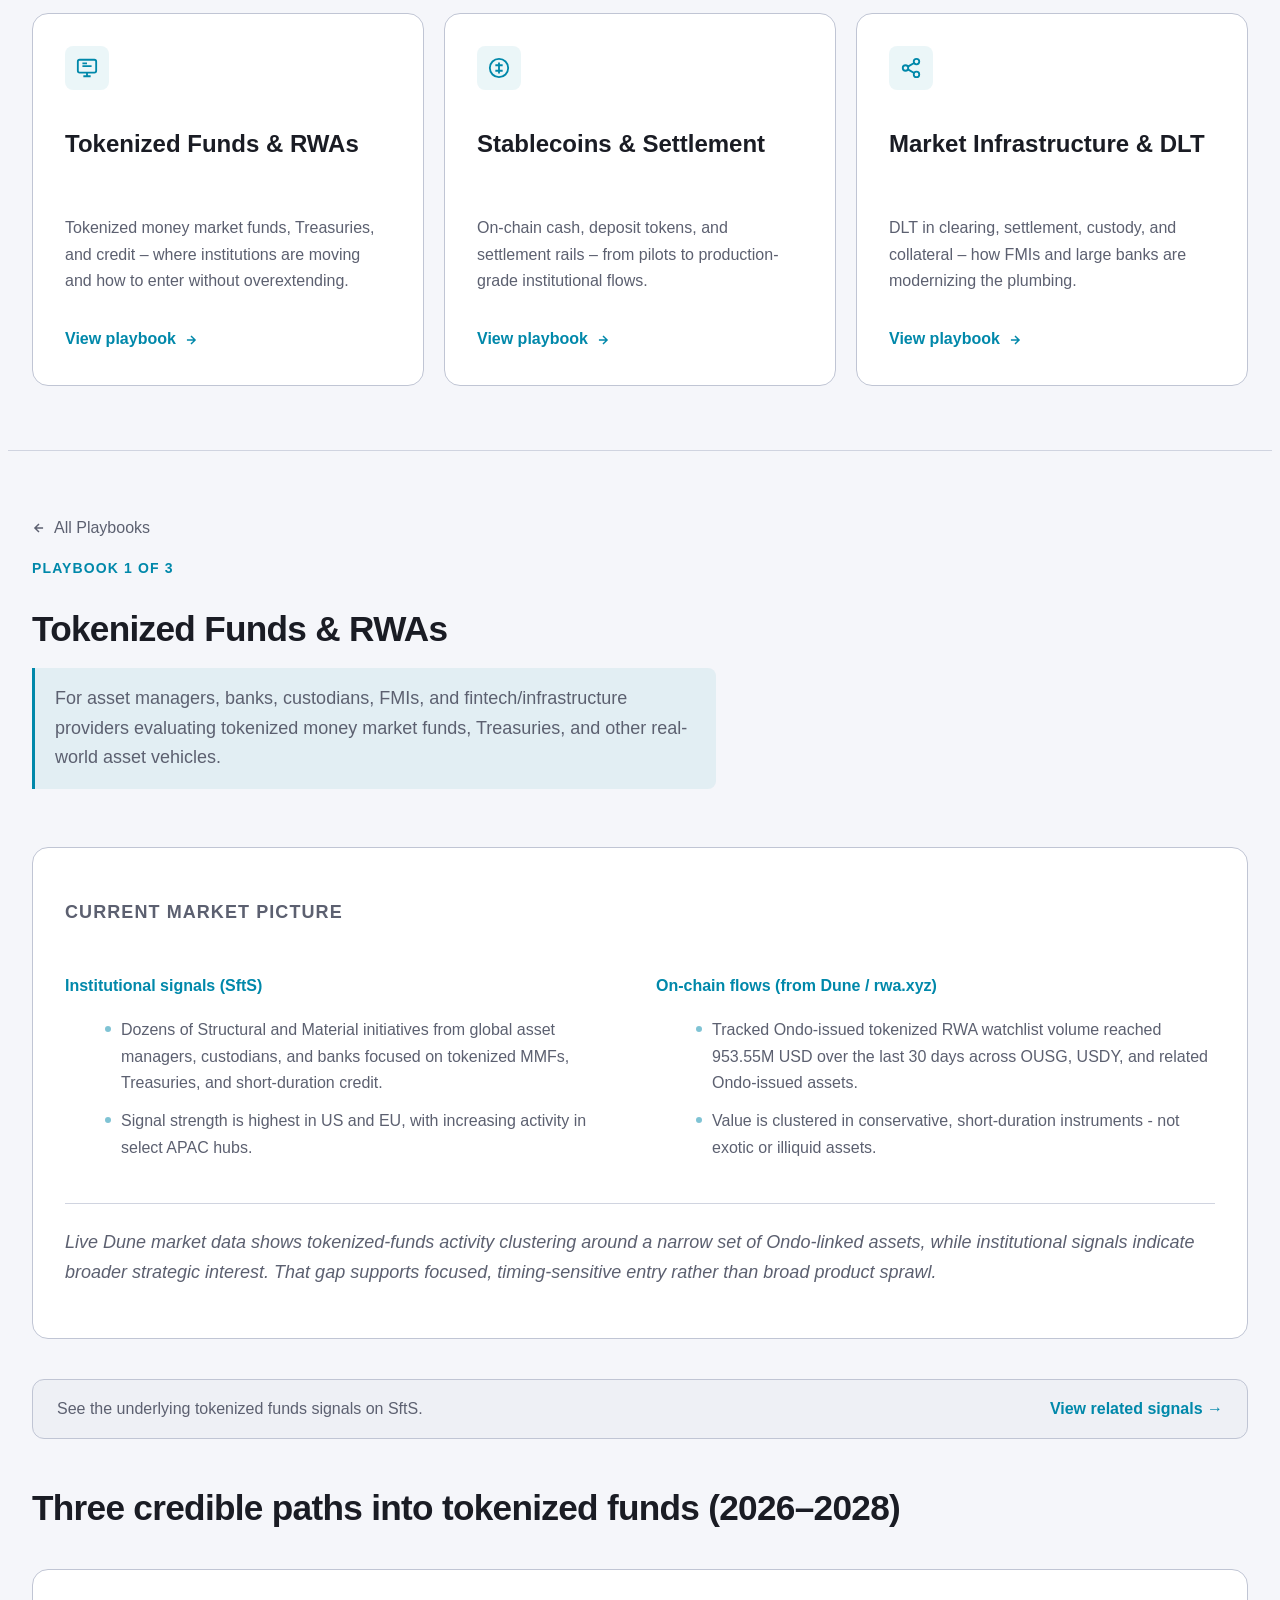
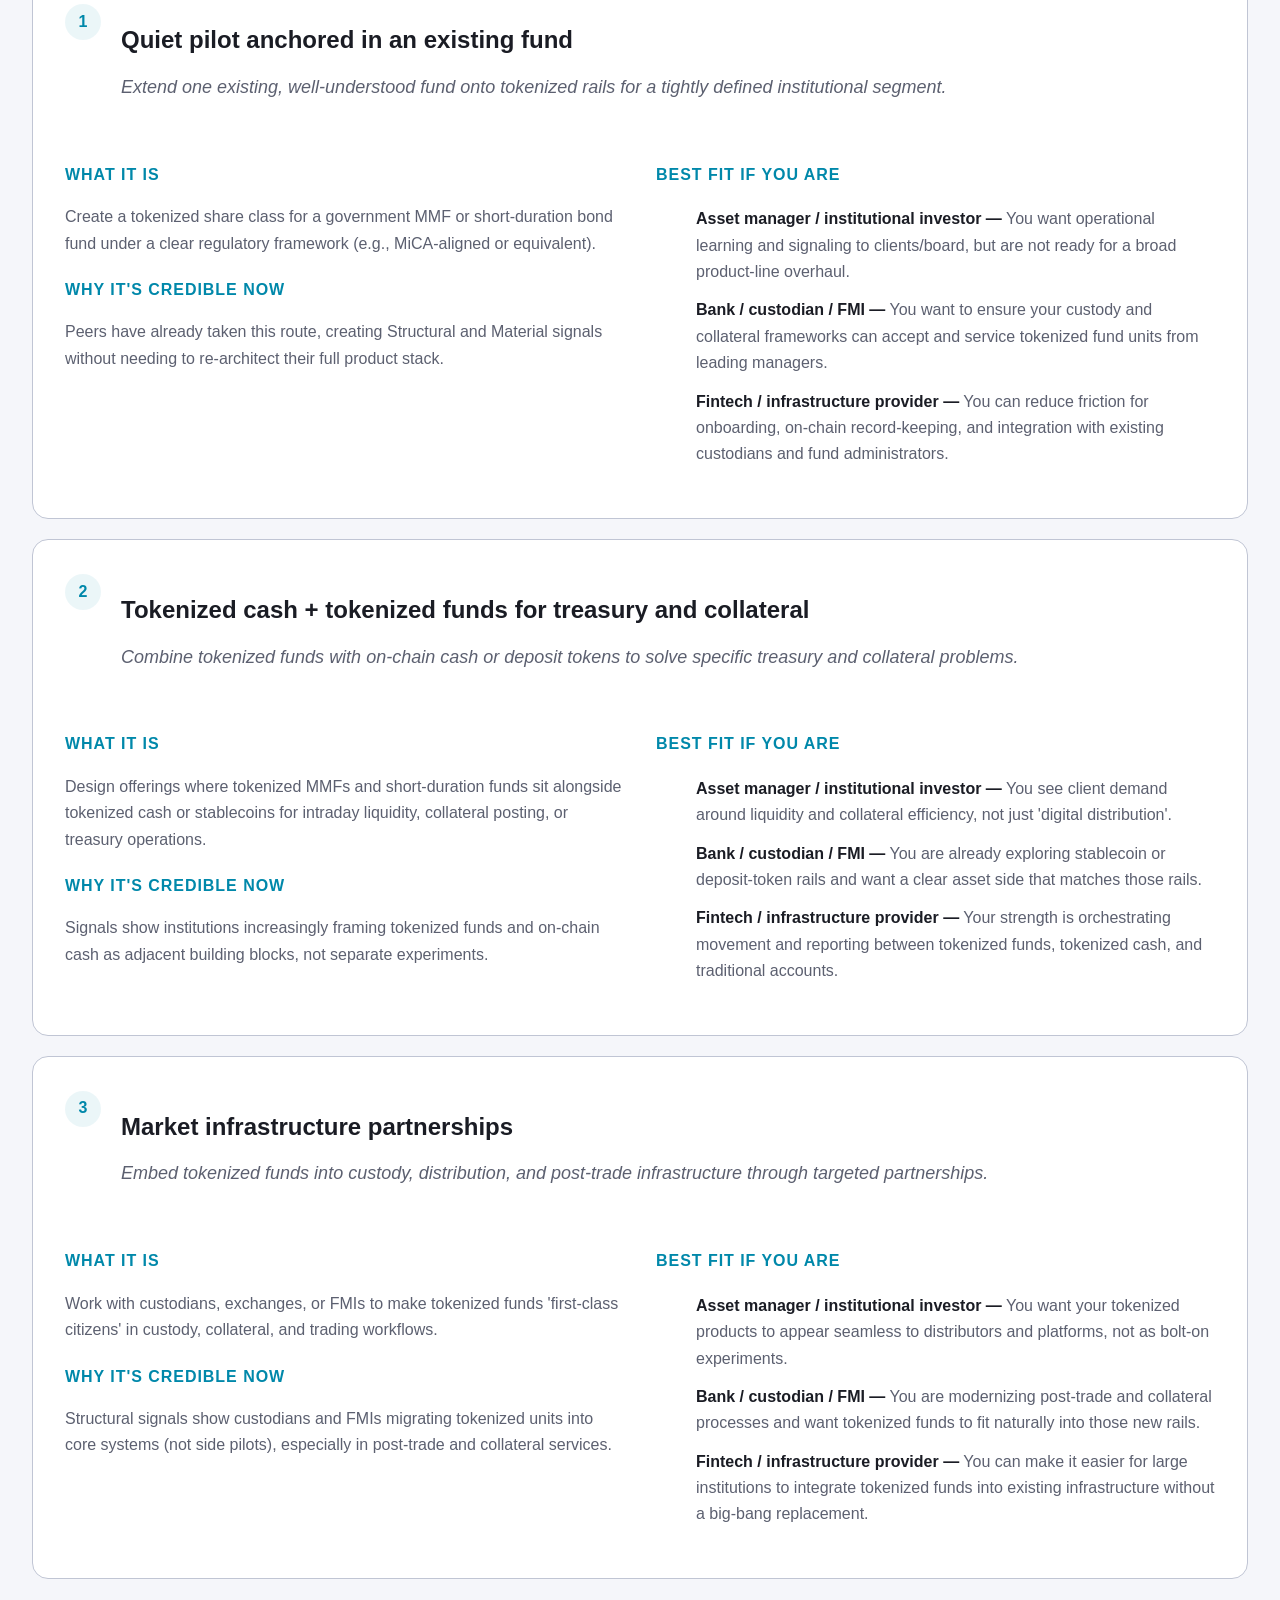
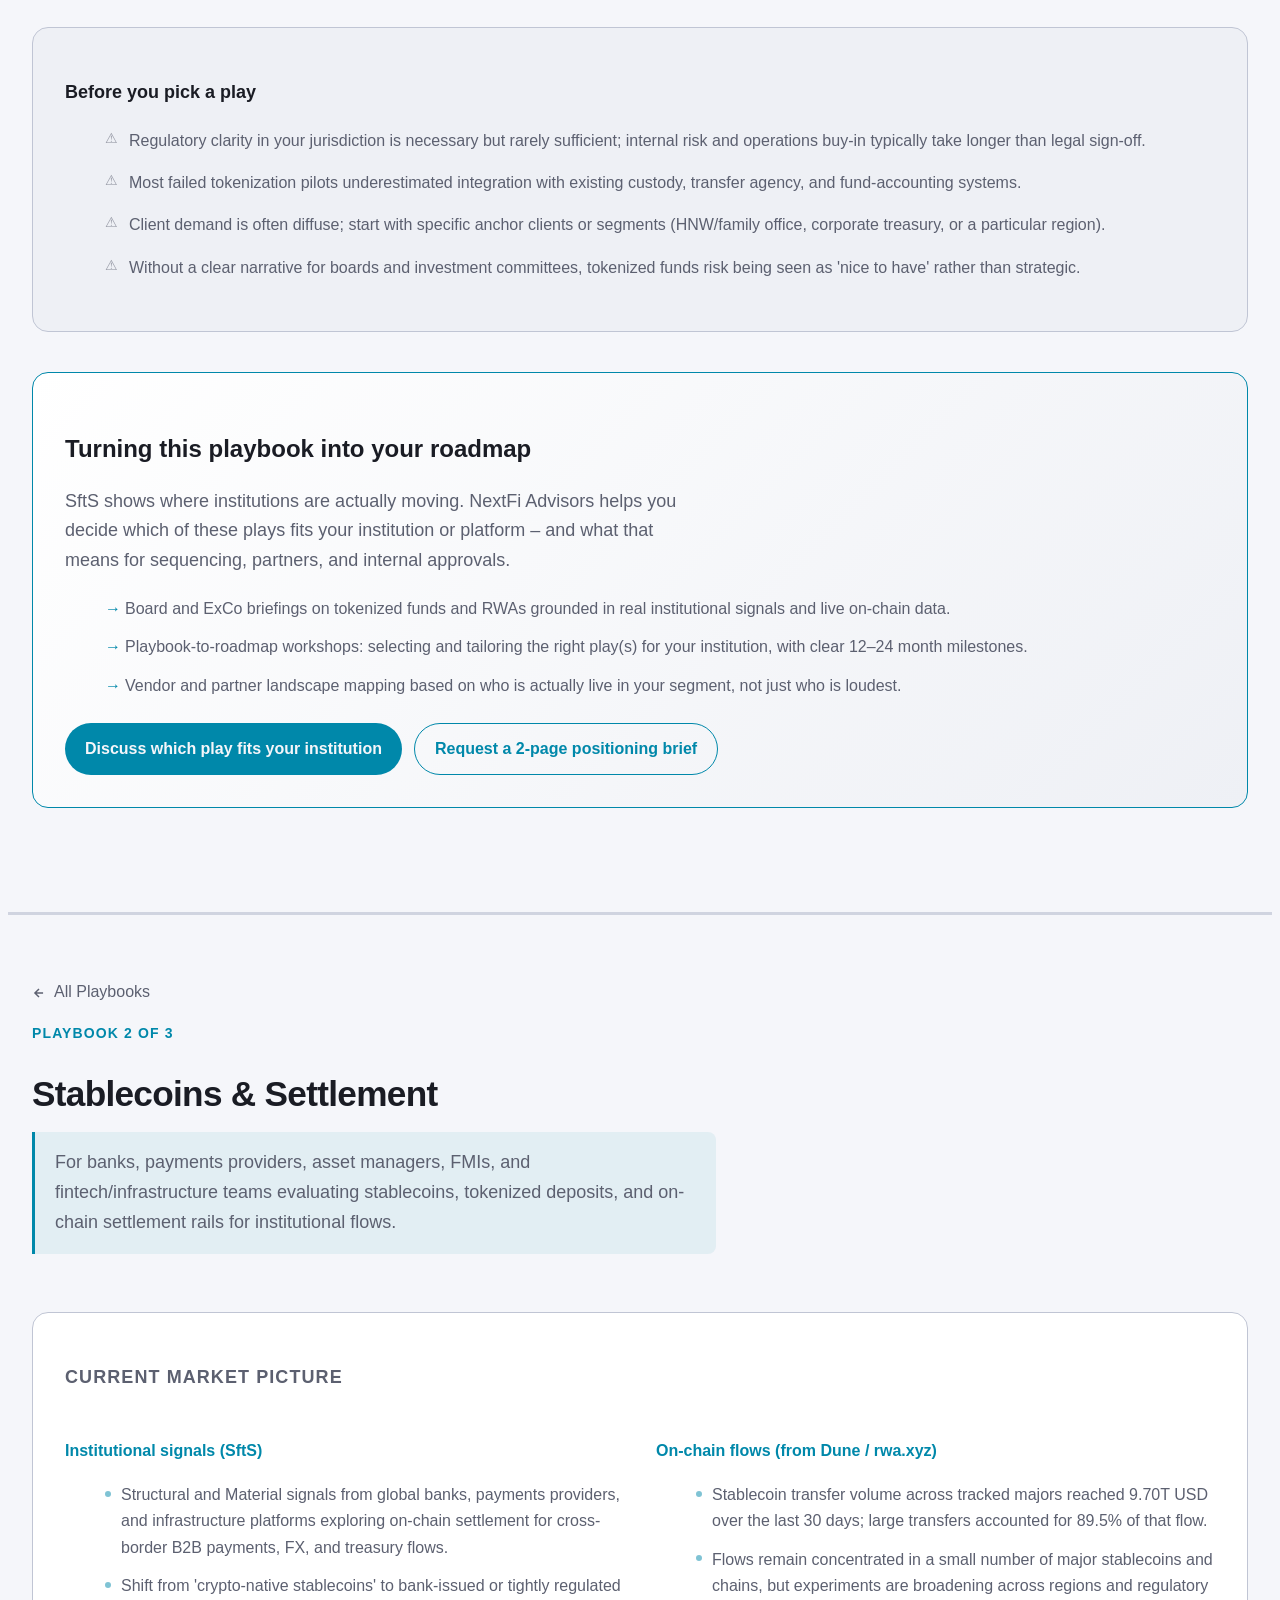
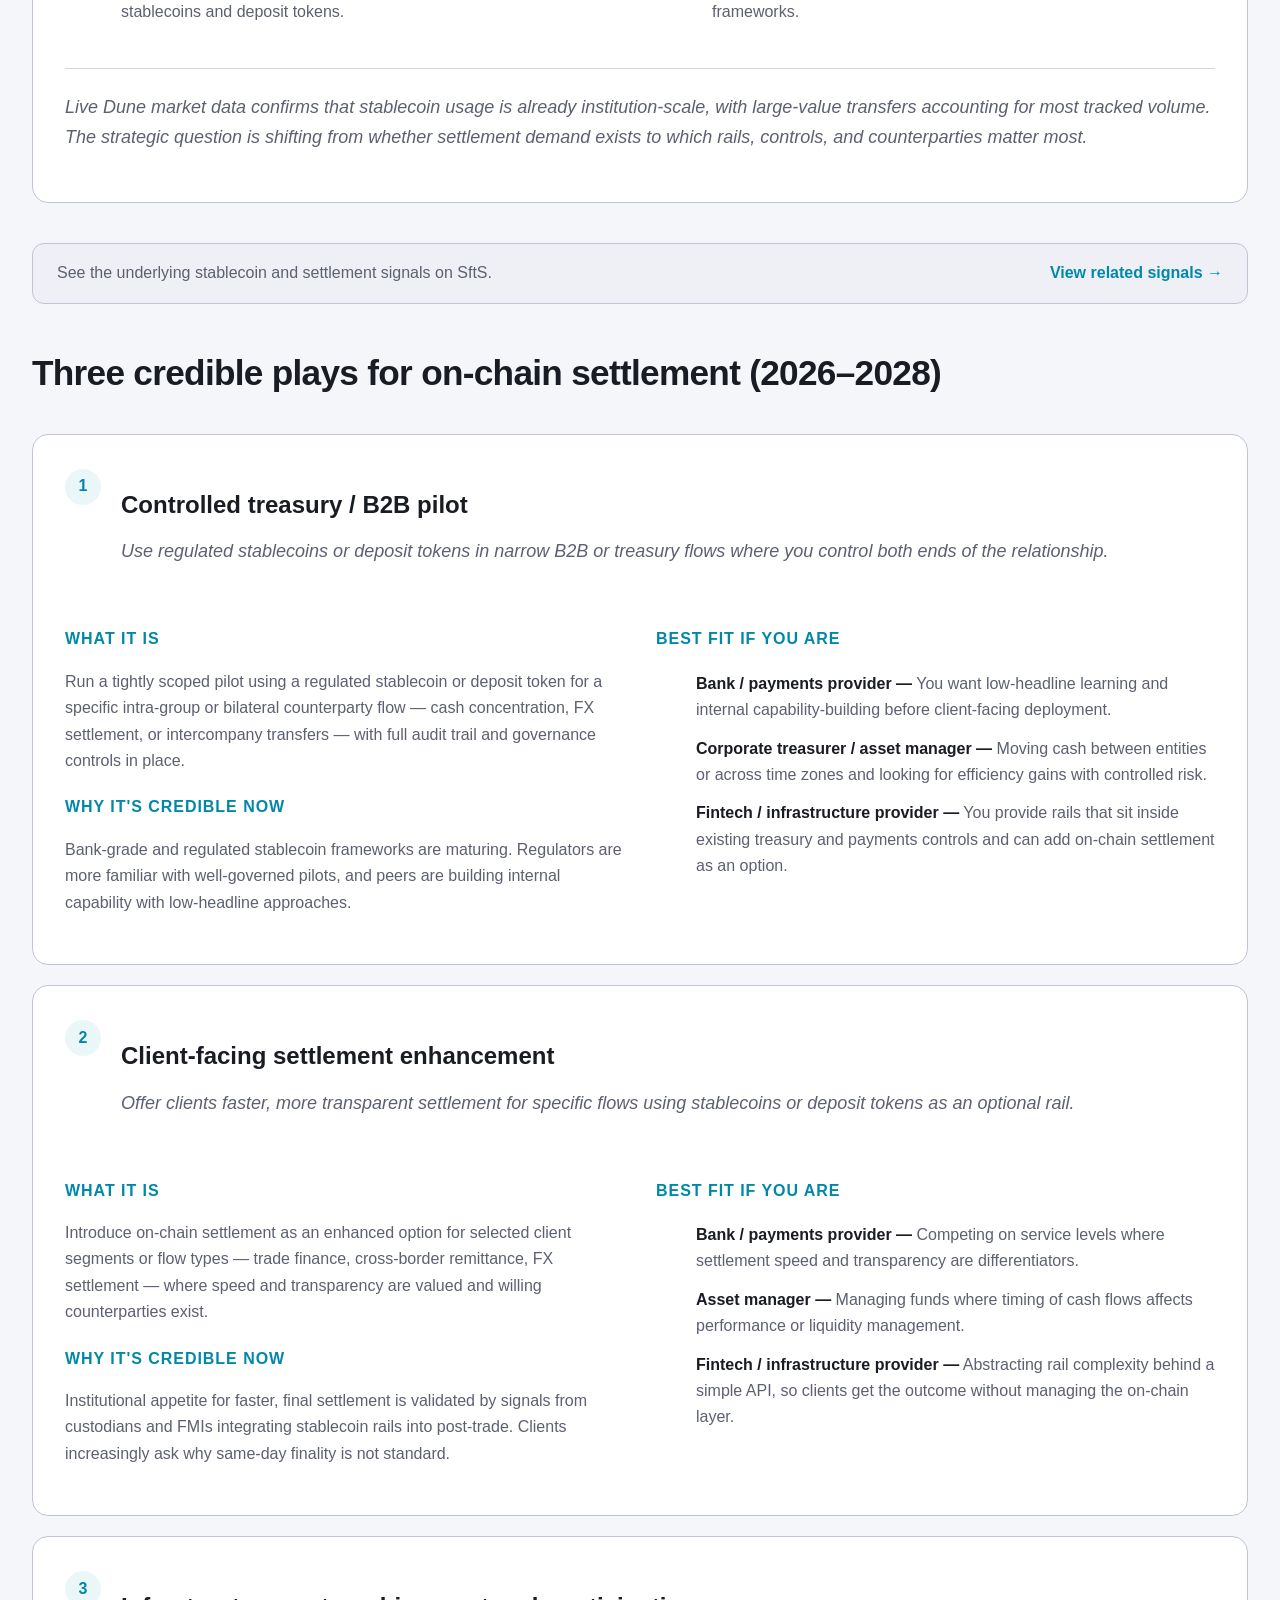
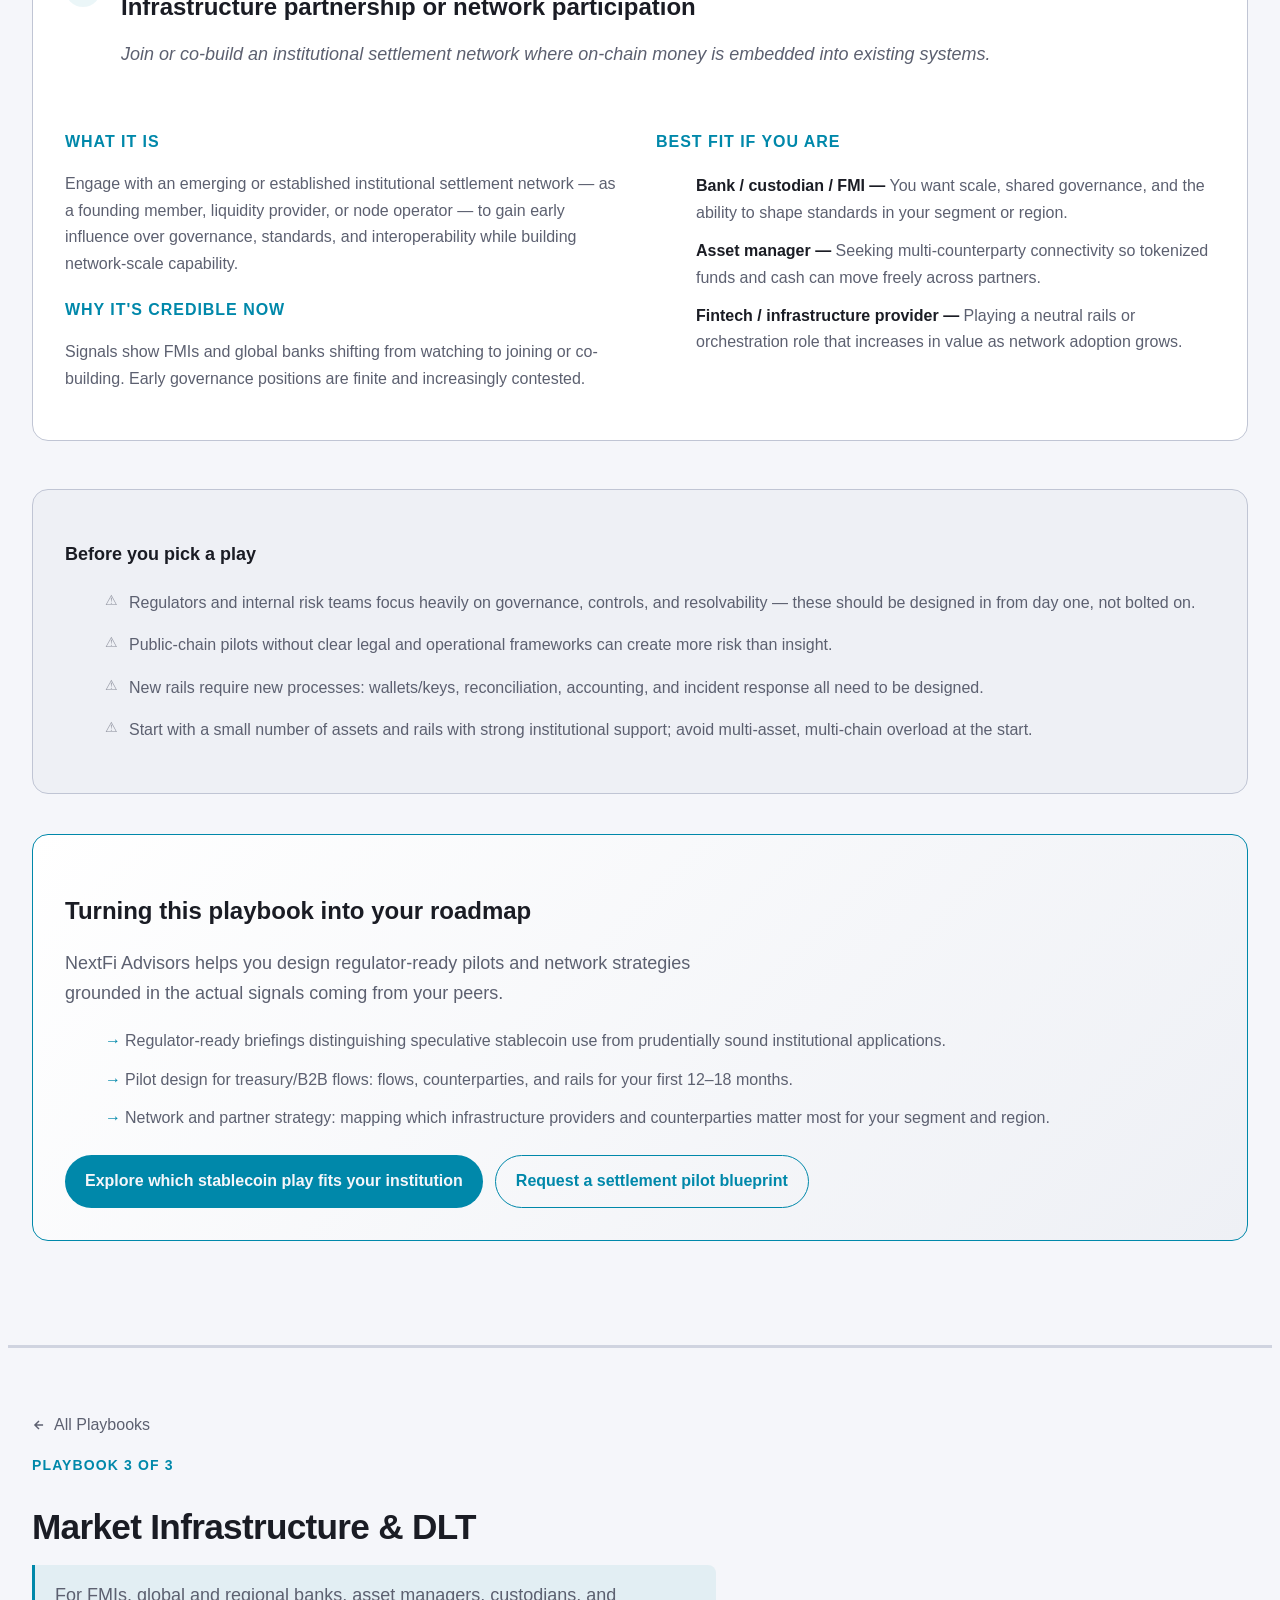
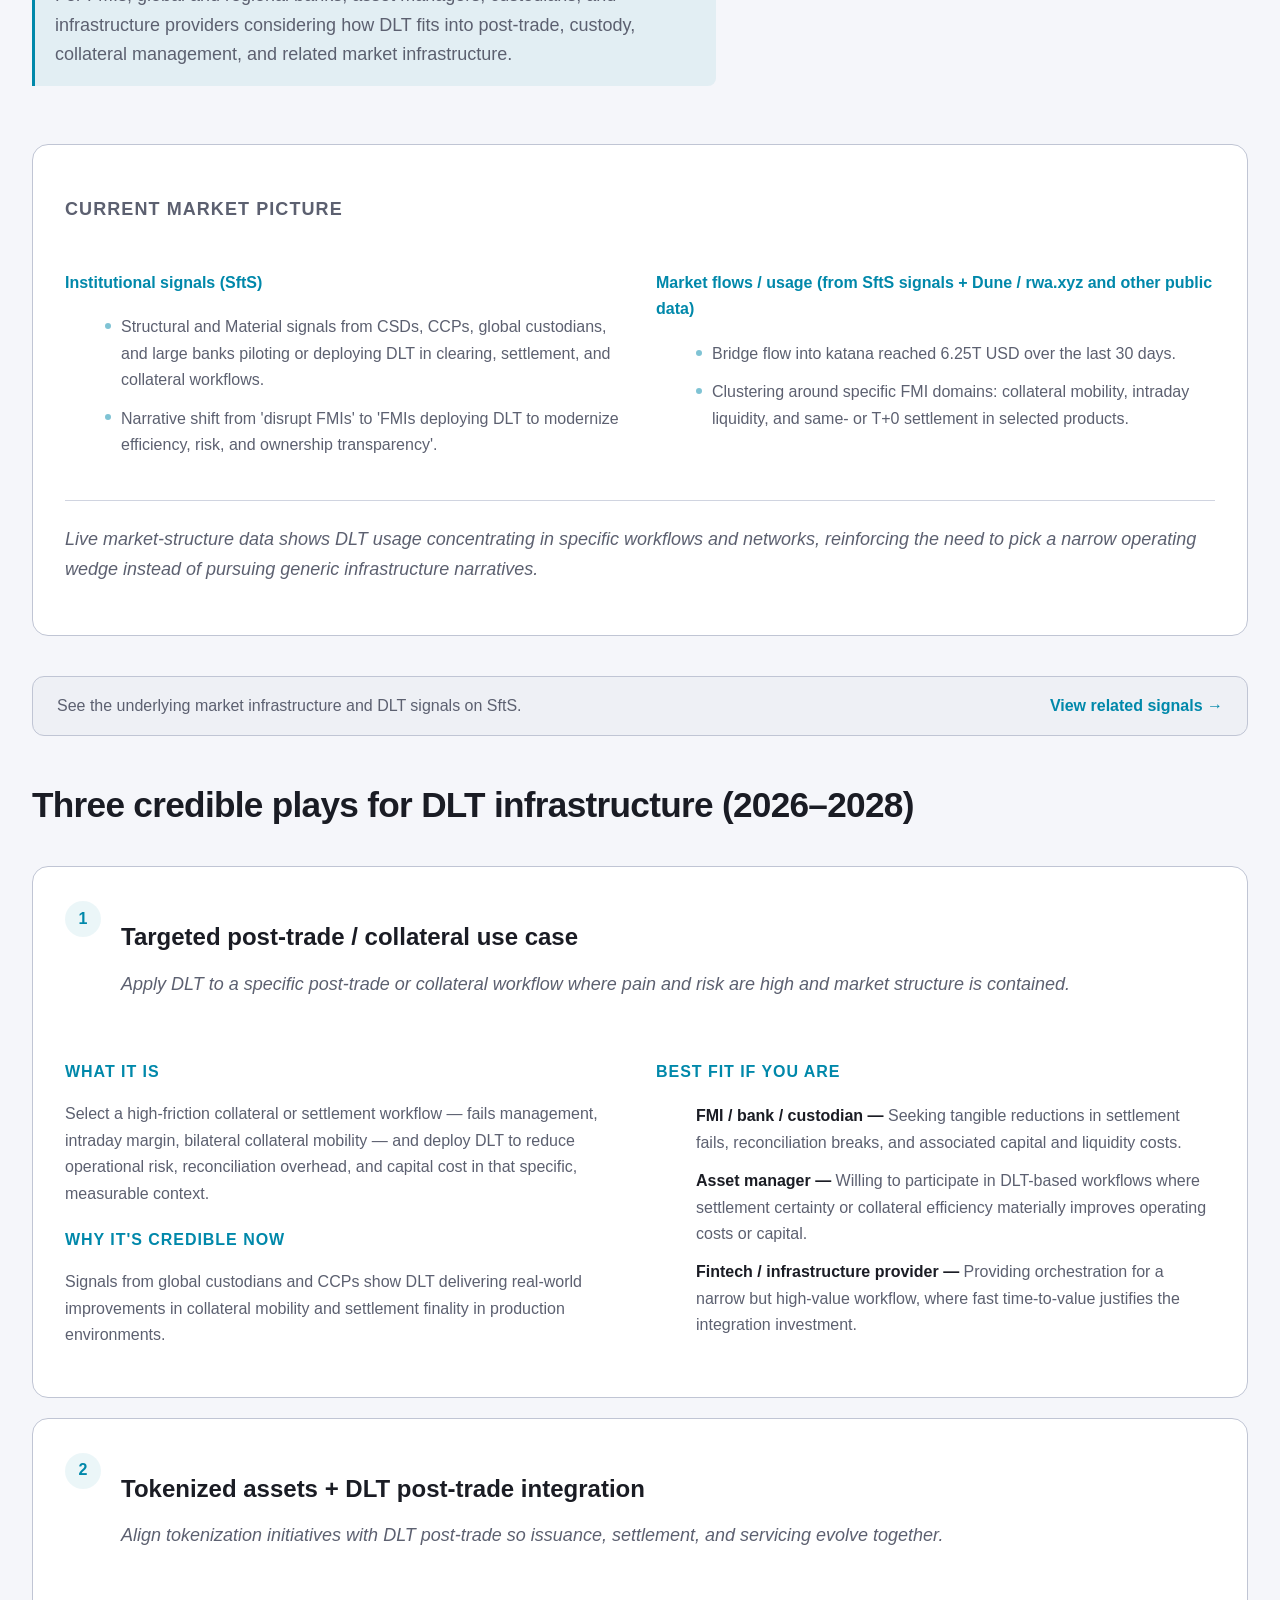
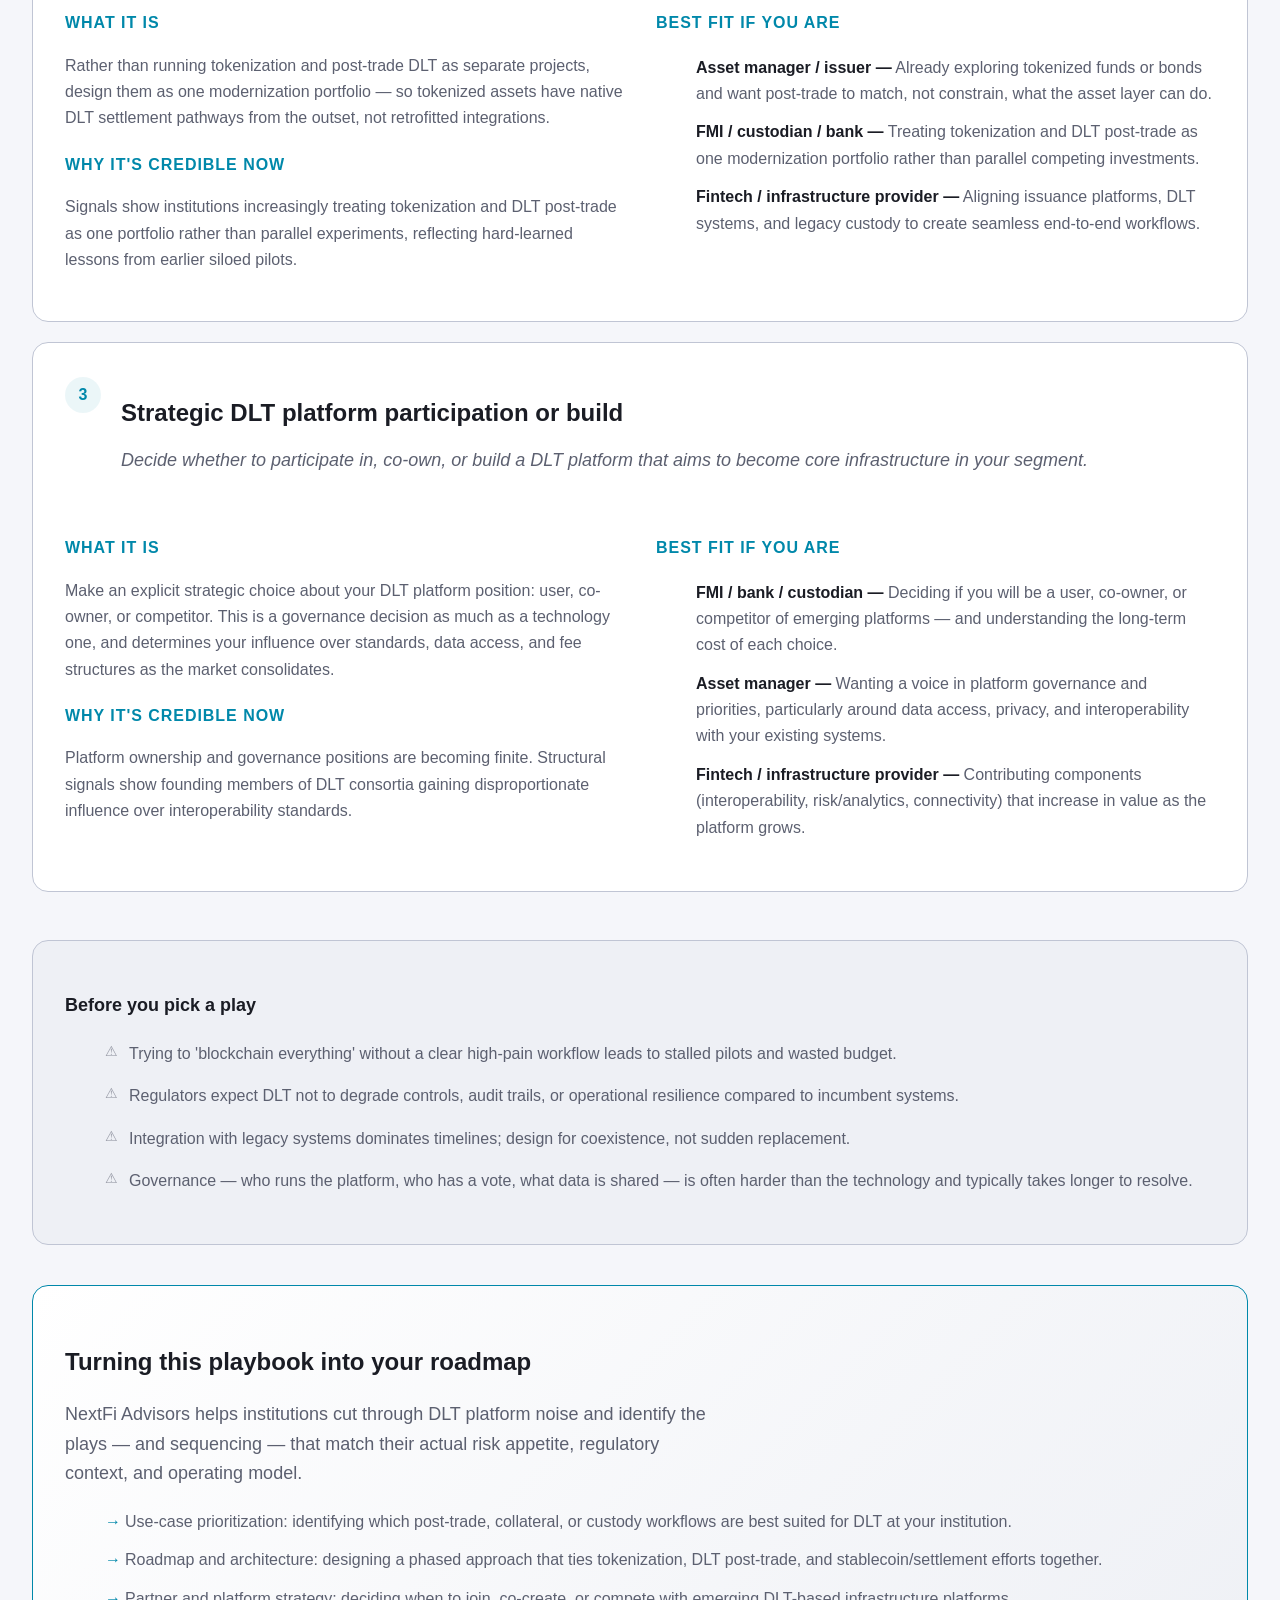
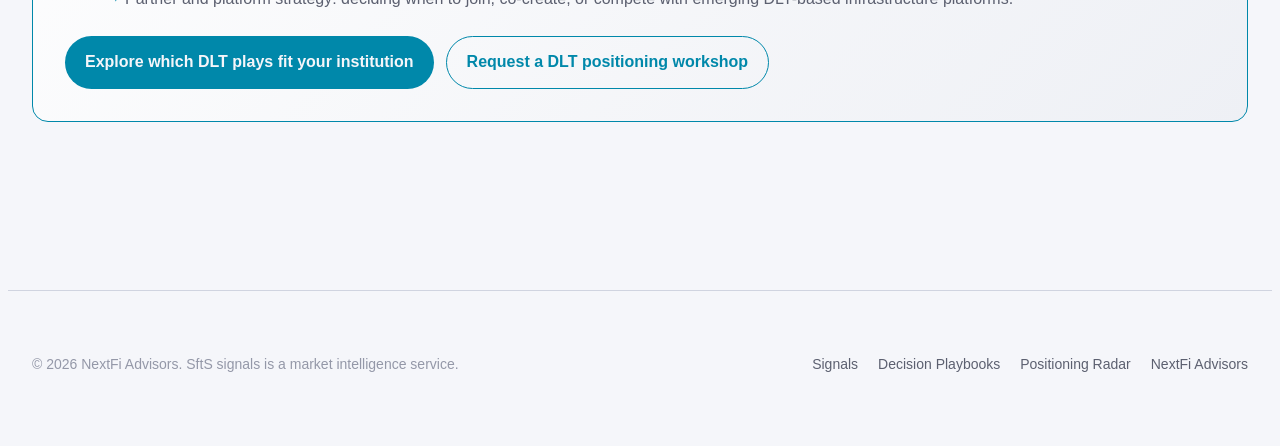
==== commit 36fdacd1: "Fix CSP analytics endpoints and polish page metadata" ====
--- a/decision-playbooks/index.html
+++ b/decision-playbooks/index.html
@@ -5,7 +5,8 @@
 <meta name="viewport" content="width=device-width, initial-scale=1.0">
 <title>Decision Playbooks — Signals from the Street</title>
 <meta name="description" content="Turn institutional signals and on-chain data into credible strategic paths. Decision Playbooks for tokenized funds, stablecoins, and market infrastructure.">
-<meta http-equiv="Content-Security-Policy" content="default-src 'self'; script-src 'self' 'unsafe-inline' https://www.googletagmanager.com; style-src 'self' 'unsafe-inline' https://api.fontshare.com; font-src 'self' data: https://cdn.fontshare.com; img-src 'self' data: https:; connect-src 'self' https://www.google-analytics.com https://region1.google-analytics.com https://www.googletagmanager.com; object-src 'none'; base-uri 'self'; form-action 'self'; upgrade-insecure-requests">
+<link rel="icon" type="image/png" href="../assets/nextfi-monogram-navy.png">
+<meta http-equiv="Content-Security-Policy" content="default-src 'self'; script-src 'self' 'unsafe-inline' https://www.googletagmanager.com; style-src 'self' 'unsafe-inline' https://api.fontshare.com; font-src 'self' data: https://cdn.fontshare.com; img-src 'self' data: https:; connect-src 'self' https://www.google-analytics.com https://region1.google-analytics.com https://www.googletagmanager.com https://www.google.com https://stats.g.doubleclick.net; object-src 'none'; base-uri 'self'; form-action 'self'; upgrade-insecure-requests">
 <meta name="referrer" content="strict-origin-when-cross-origin">
 <meta http-equiv="Permissions-Policy" content="camera=(), microphone=(), geolocation=(), browsing-topics=()">
 
@@ -649,7 +650,7 @@
 <!-- ── FOOTER ─────────────────────────────────────────────────────────────── -->
 <footer class="site-footer">
   <div class="site-footer-inner">
-    <p>© 2025 NextFi Advisors. SftS signals is a market intelligence service.</p>
+    <p>© 2026 NextFi Advisors. SftS signals is a market intelligence service.</p>
     <nav class="u-footer-nav-inline">
       <a href="/">Signals</a>
       <a href="/decision-playbooks/">Decision Playbooks</a>
--- a/style.css
+++ b/style.css
@@ -479,30 +479,63 @@
   margin-bottom: var(--space-2);
 }
 
-.global-date-filter {
-  display: flex;
-  align-items: center;
-  gap: var(--space-2);
+.global-institution-filters {
   margin-top: var(--space-3);
-  padding-top: var(--space-1);
-}
-
-.global-date-filter-label {
+}
+
+.global-institution-filters .filter-pills-label {
   font-size: var(--text-xs);
   color: var(--color-text-faint);
   font-weight: 600;
   text-transform: uppercase;
   letter-spacing: 0.04em;
-}
-
-.global-date-filter-select {
-  height: 34px;
-  border-radius: var(--radius-md);
-  border: 1px solid var(--color-border);
-  background: var(--color-surface);
+  margin-bottom: var(--space-2);
+}
+
+.global-dropdown-row {
+  display: grid;
+  grid-template-columns: repeat(2, minmax(240px, 1fr));
+  gap: var(--space-3);
+  margin-top: var(--space-3);
+}
+
+.global-dropdown-filter {
+  width: 100%;
+}
+
+.global-dropdown-filter label {
+  font-size: var(--text-xs);
+  color: var(--color-text-faint);
+  font-weight: 600;
+  text-transform: uppercase;
+  letter-spacing: 0.04em;
+  min-width: 112px;
+}
+
+.global-dropdown-filter select {
+  min-width: 0;
+  width: 100%;
+  font-size: var(--text-sm);
+  font-weight: 500;
+}
+
+.signals-playbook-strip {
+  margin-top: var(--space-3);
+  background: linear-gradient(135deg, rgba(0, 212, 255, 0.12), rgba(133, 20, 237, 0.1));
+  border: 1px solid rgba(0, 212, 255, 0.3);
+  border-radius: var(--radius-lg);
+  padding: var(--space-3) var(--space-4);
+}
+
+.signals-playbook-strip a {
   color: var(--color-text);
   font-size: var(--text-sm);
-  padding: 0 var(--space-3);
+  font-weight: 600;
+  text-decoration: none;
+}
+
+.signals-playbook-strip a:hover {
+  color: var(--color-primary);
 }
 
 .data-freshness-stamp {
@@ -1850,7 +1883,7 @@
 /* ===== FILTER CONTROLS ===== */
 .controls {
   display: grid;
-  grid-template-columns: minmax(280px, 1fr) auto auto auto;
+  grid-template-columns: 1fr;
   gap: var(--space-3);
   margin-bottom: var(--space-4);
   align-items: stretch;
@@ -2021,6 +2054,28 @@
   color: var(--color-text-muted);
 }
 
+.signals-playbook-banner {
+  margin-bottom: var(--space-3);
+  border: 1px solid var(--color-border);
+  border-left: 3px solid var(--color-primary);
+  border-radius: var(--radius-md);
+  padding: var(--space-2) var(--space-3);
+  background: var(--color-surface-offset);
+  font-size: var(--text-xs);
+  color: var(--color-text-muted);
+  line-height: 1.5;
+}
+
+.signals-playbook-banner a {
+  color: var(--color-primary);
+  text-decoration: none;
+  font-weight: 700;
+}
+
+.signals-playbook-banner a:hover {
+  text-decoration: underline;
+}
+
 .catalogue-scoring-legend {
   border-top: 1px dashed var(--color-divider);
   padding-top: var(--space-2);
@@ -2871,18 +2926,18 @@
   flex: 0 0 350px;
   display: flex;
   flex-direction: column;
-  gap: var(--space-2);
-  padding: var(--space-3);
+  gap: var(--space-3);
+  padding: var(--space-5);
   background: var(--color-surface);
   border: 1px solid var(--color-border);
-  border-radius: var(--radius-md);
-  min-height: 200px;
+  border-radius: var(--radius-lg);
+  min-height: 230px;
 }
 
 .priority-signal-card-header {
   display: flex;
   justify-content: space-between;
-  align-items: baseline;
+  align-items: flex-start;
   gap: var(--space-3);
 }
 
@@ -2909,24 +2964,35 @@
 }
 
 .priority-signal-card-institution-name {
-  font-size: 13px;
+  font-family: var(--font-display);
+  font-size: var(--text-sm);
   font-weight: 700;
   color: var(--color-text);
   line-height: 1.3;
 }
 
 .priority-signal-card-date {
-  font-size: 11px;
-  color: var(--color-text-muted);
+  font-size: var(--text-xs);
+  color: var(--color-text-faint);
   flex-shrink: 0;
   text-align: right;
   max-width: 140px;
+  font-variant-numeric: tabular-nums;
+}
+
+.priority-signal-card-headline {
+  font-size: var(--text-sm);
+  font-weight: 600;
+  color: var(--color-primary);
+  line-height: 1.3;
 }
 
 .priority-signal-card-initiative {
-  font-size: 12px;
+  font-size: 10px;
   font-weight: 600;
-  color: var(--color-primary);
+  color: var(--color-text-muted);
+  text-transform: uppercase;
+  letter-spacing: 0.04em;
   line-height: 1.3;
 }
 
@@ -2968,9 +3034,9 @@
 }
 
 .priority-signal-card-insight {
-  font-size: 12px;
-  line-height: 1.5;
-  color: var(--color-text);
+  font-size: var(--text-sm);
+  line-height: 1.6;
+  color: var(--color-text-muted);
   flex: 1;
 }
 
@@ -2979,9 +3045,16 @@
   justify-content: space-between;
   align-items: center;
   gap: var(--space-2);
-  padding-top: var(--space-2);
-  border-top: 1px solid var(--color-border);
+  padding-top: var(--space-3);
+  border-top: 1px solid var(--color-divider);
   font-size: 11px;
+}
+
+.priority-signal-card-links {
+  display: inline-flex;
+  align-items: center;
+  gap: 8px;
+  flex-wrap: wrap;
 }
 
 .priority-signal-card-source {
@@ -2995,6 +3068,17 @@
 
 .priority-signal-card-source:hover {
   color: var(--color-primary-hover);
+}
+
+.priority-signal-card-catalogue-link {
+  color: var(--color-primary);
+  text-decoration: none;
+  font-size: 11px;
+  font-weight: 600;
+}
+
+.priority-signal-card-catalogue-link:hover {
+  text-decoration: underline;
 }
 
 .priority-signal-card-details-btn {
@@ -3147,6 +3231,10 @@
 
 .signal-detail-value a:hover {
   text-decoration: underline;
+}
+
+.signal-detail-catalogue-link {
+  font-weight: 600;
 }
 
 .tier-badge {
@@ -3296,6 +3384,31 @@
     grid-template-columns: 1fr;
     align-items: stretch;
   }
+  .global-dropdown-row {
+    grid-template-columns: 1fr;
+  }
+  .global-dropdown-filter label {
+    min-width: 96px;
+  }
+  .global-institution-filters .filter-pills {
+    gap: var(--space-1);
+  }
+  .global-institution-filters .filter-pill {
+    padding: 7px 10px;
+    font-size: 11px;
+  }
+  .signals-playbook-strip {
+    padding: var(--space-2) var(--space-3);
+  }
+  .signals-playbook-strip a {
+    display: block;
+    font-size: 12px;
+    line-height: 1.45;
+  }
+  .signals-playbook-banner {
+    font-size: 11px;
+    padding: var(--space-2);
+  }
   .matrix-filter-chip {
     width: 100%;
     justify-content: space-between;
--- a/site.css
+++ b/site.css
@@ -760,6 +760,14 @@
   margin-top: 0.75rem;
 }
 
+.u-hero-list-label {
+  margin-top: var(--space-5);
+  margin-bottom: var(--space-2);
+  font-size: var(--text-sm);
+  font-weight: 700;
+  color: var(--color-text);
+}
+
 .u-playbook-header-compact {
   border-bottom: none;
   padding-block: 0 var(--space-10);
